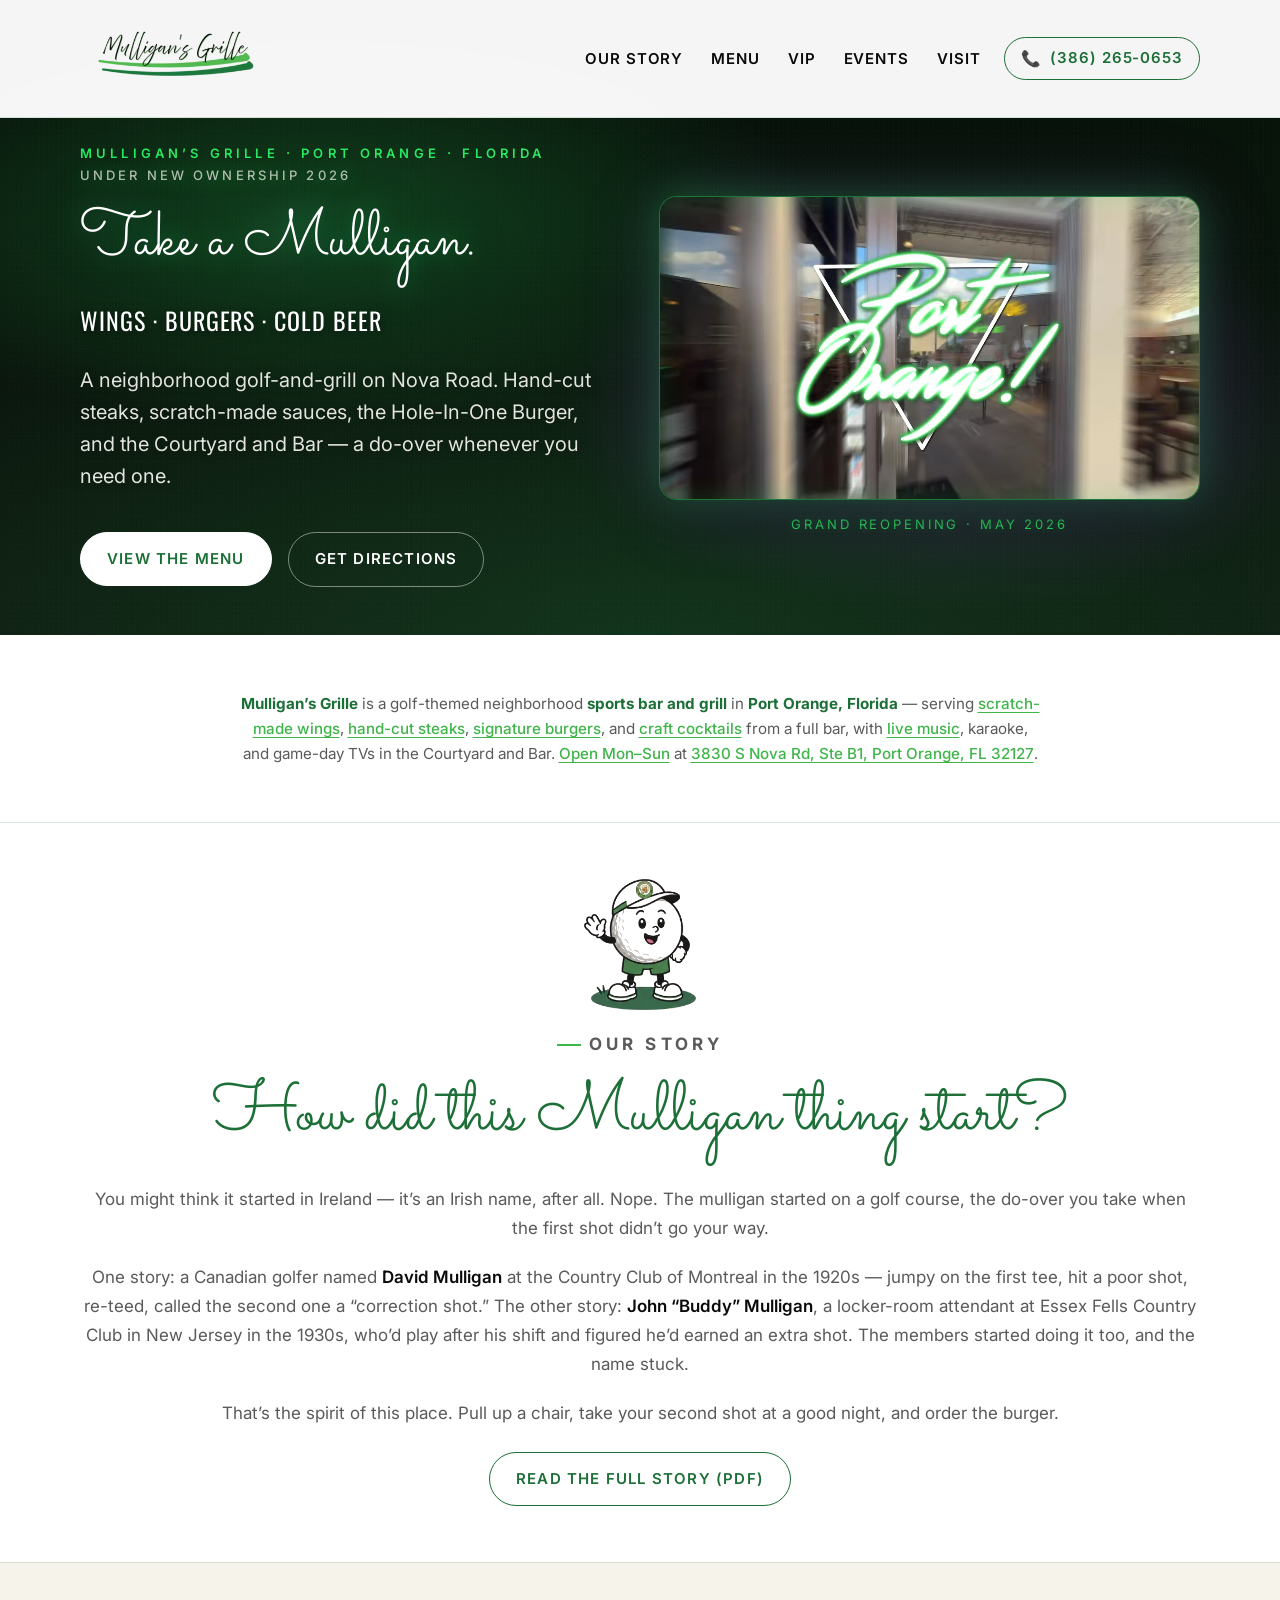
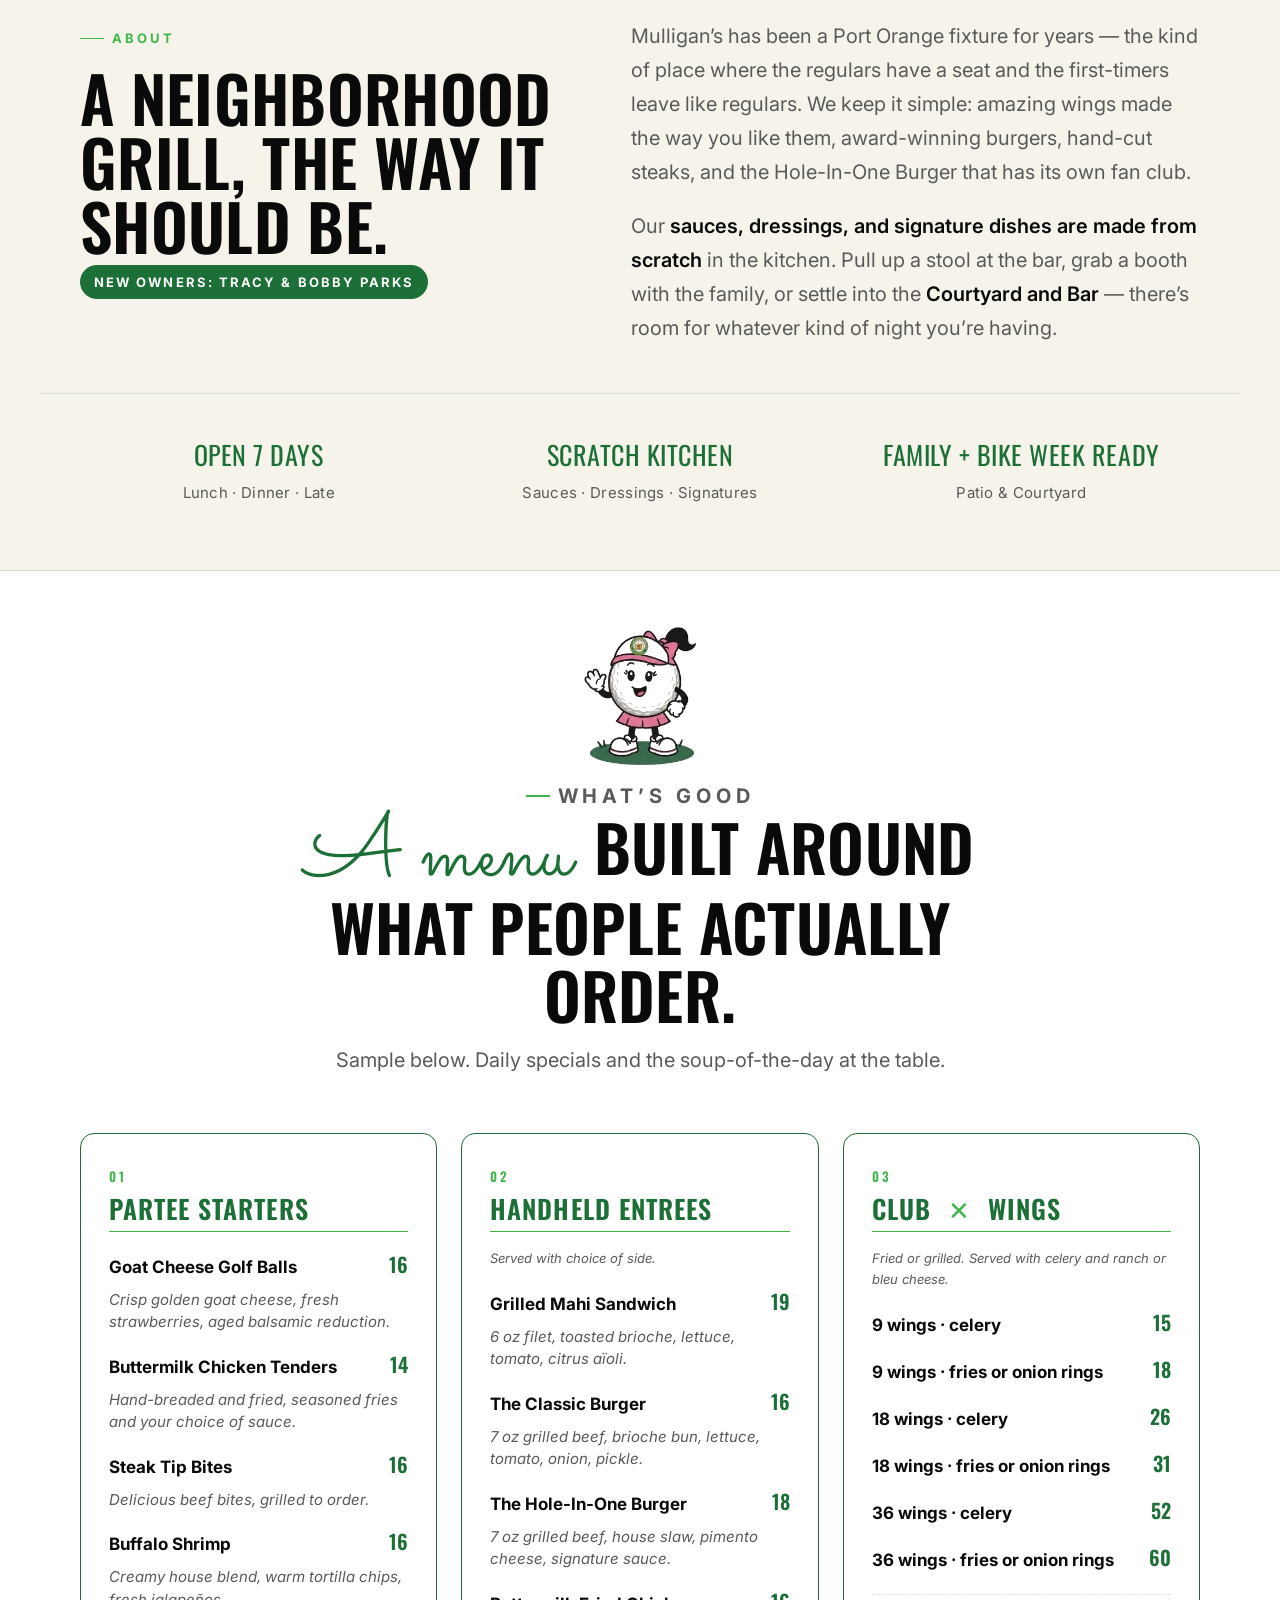
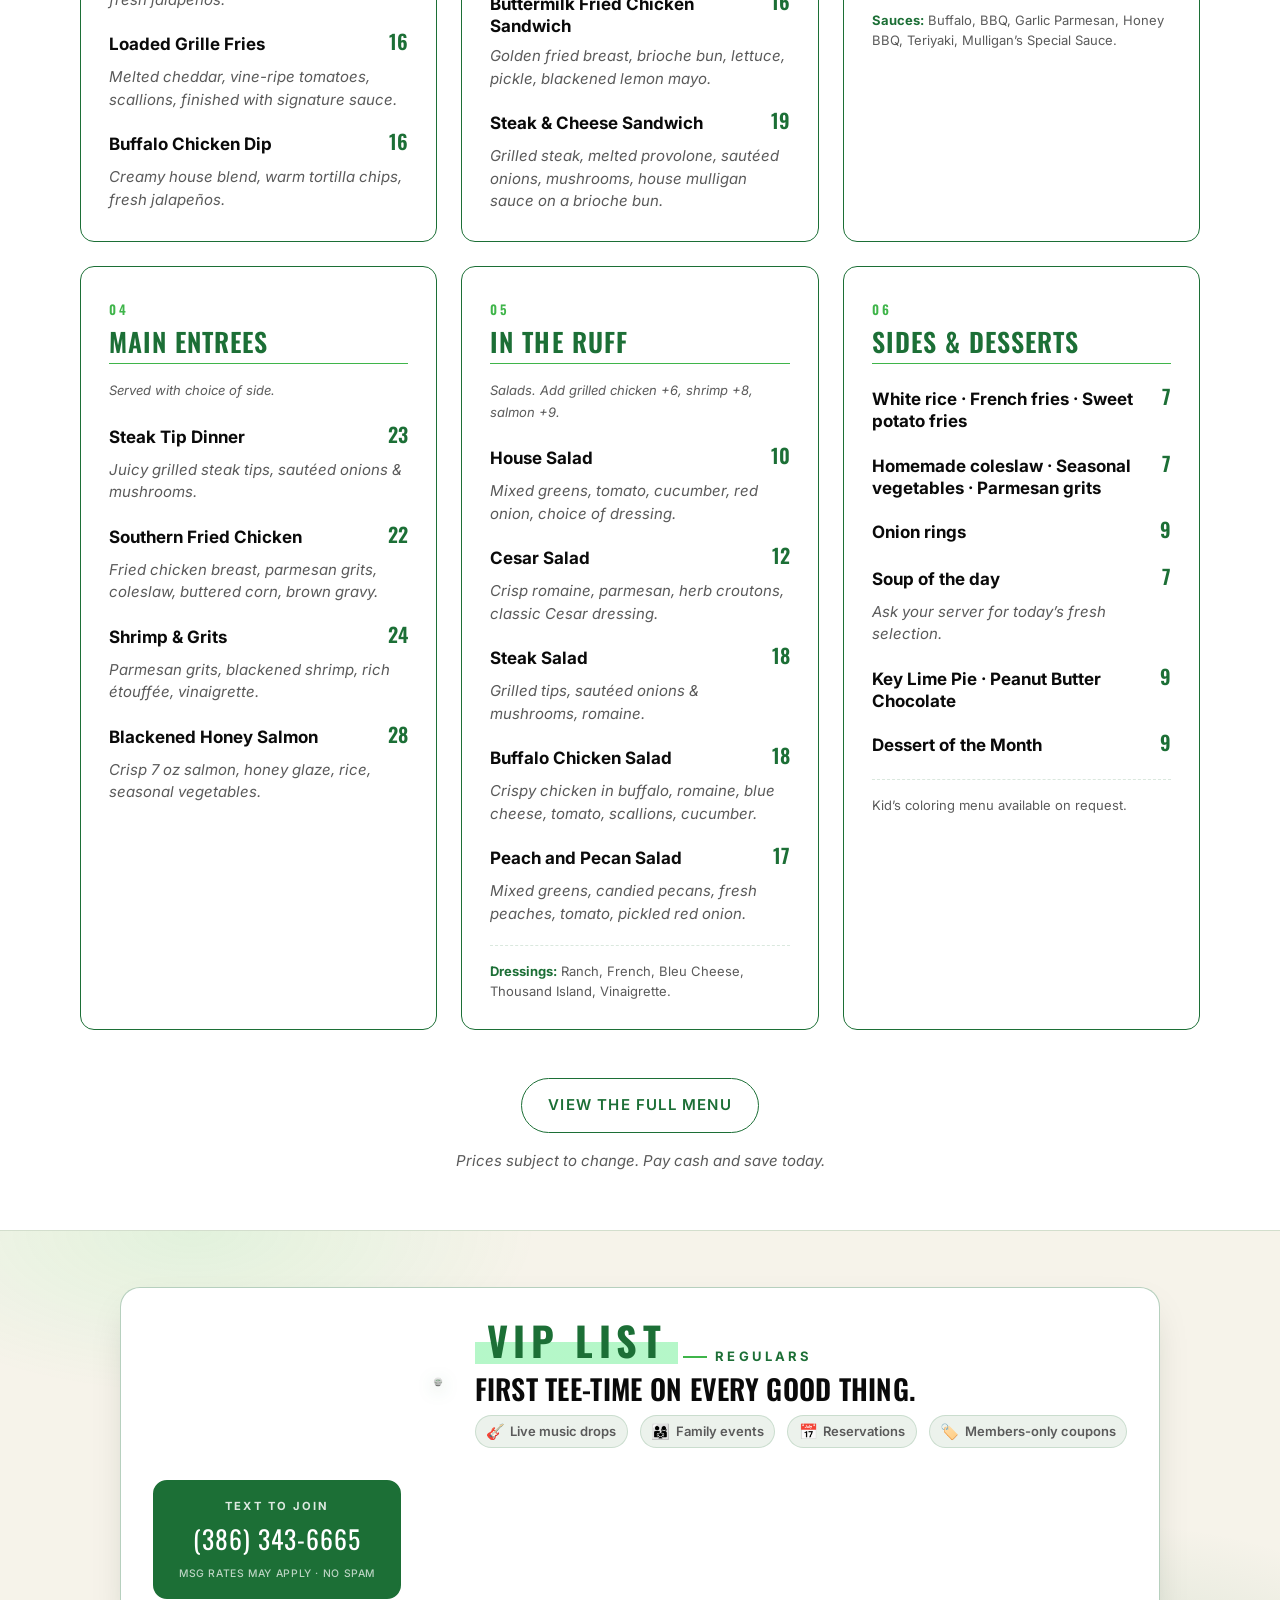
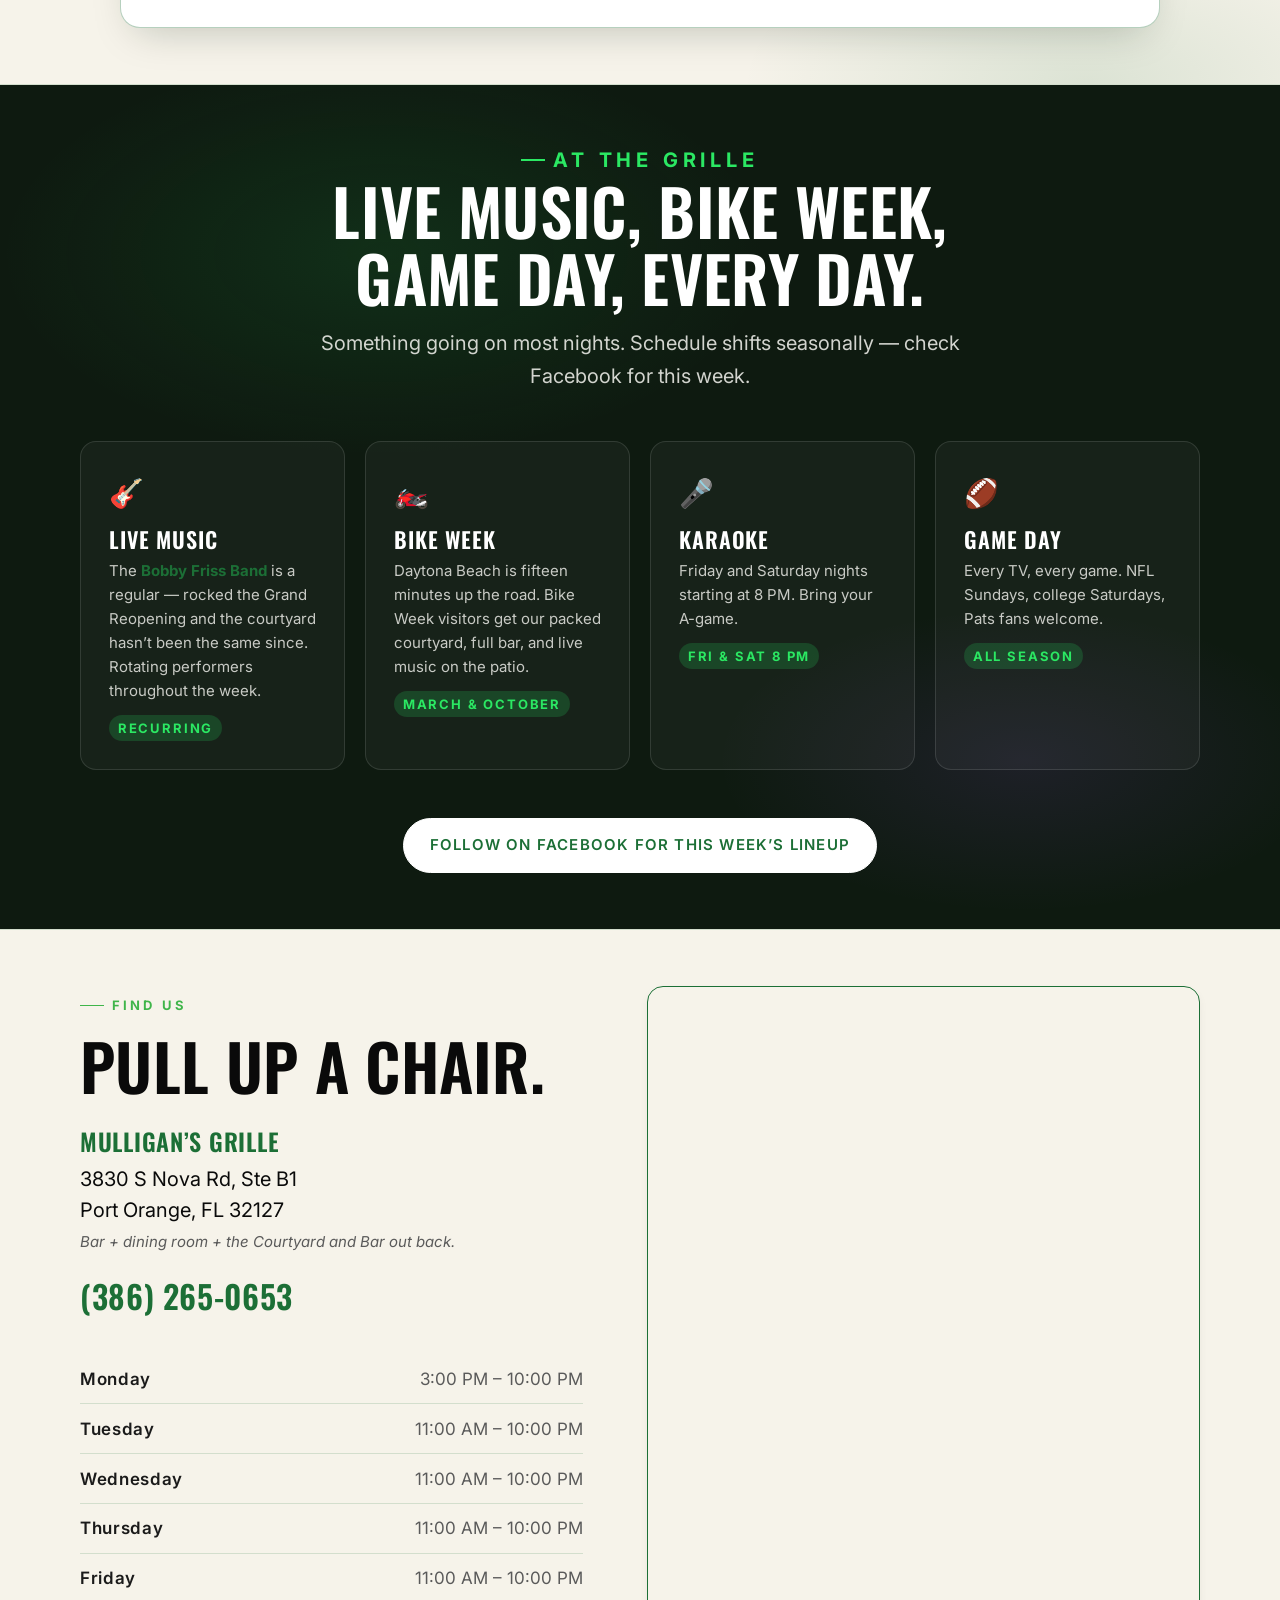
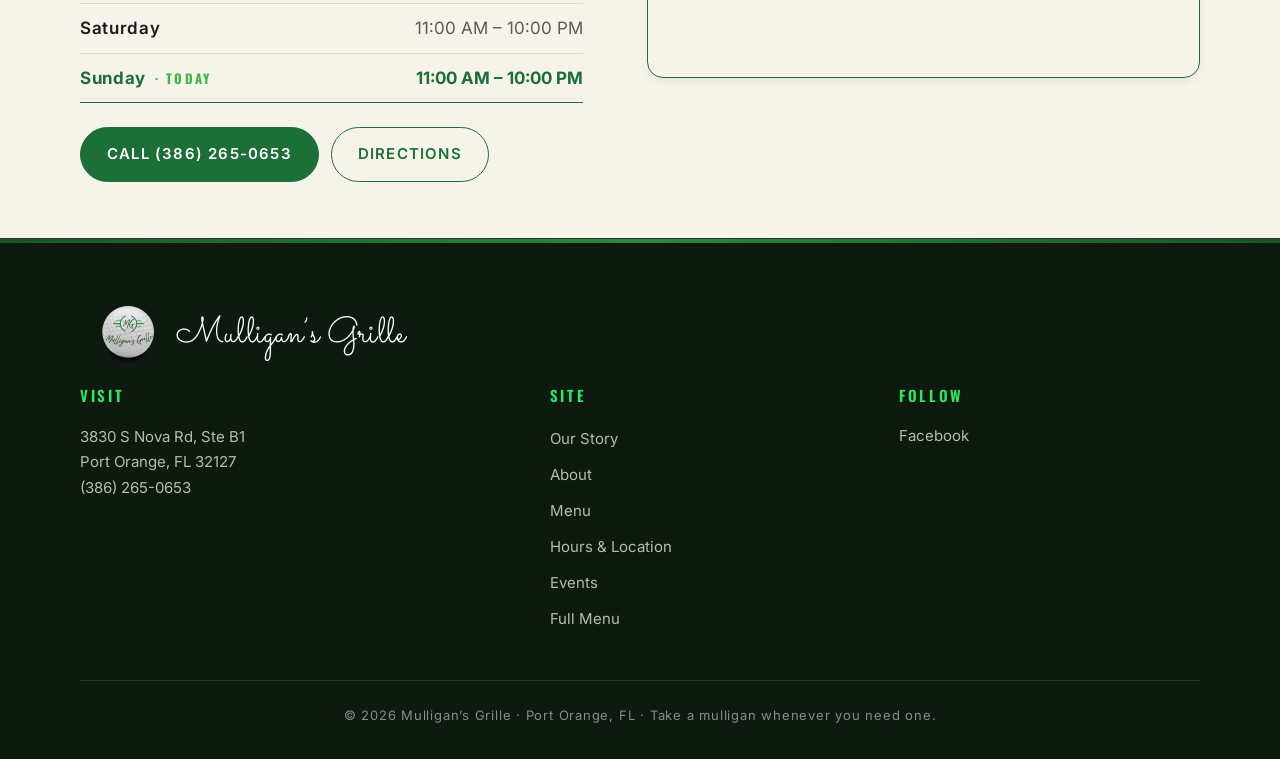
==== index.html @ 39715165 "PageSpeed v2: smaller hero poster (960w) and logo wordmark (320w) Lighthouse flagged the v1 sizes as" ====
<!doctype html>
<html lang="en" dir="ltr">
<head>
<meta charset="UTF-8">
<meta name="viewport" content="width=device-width, initial-scale=1.0">
<meta name="theme-color" content="#1C6F36">

<!-- Dev cache killswitch: unregister any prior service worker + purge caches
     on localhost so iterations always hit disk. Runs before stylesheet loads.
     If anything was actually purged, reloads once to bypass stale cached CSS/JS. -->
<script>
  (function () {
    var h = location.hostname;
    if (h !== 'localhost' && h !== '127.0.0.1' && !h.endsWith('.local')) return;
    if (sessionStorage.getItem('mg_cache_purged') === '1') return;
    var hasSW = 'serviceWorker' in navigator;
    var hasCaches = window.caches && caches.keys;
    if (!hasSW && !hasCaches) {
      sessionStorage.setItem('mg_cache_purged', '1');
      return;
    }
    Promise.all([
      hasSW
        ? navigator.serviceWorker.getRegistrations().then(function (rs) {
            return Promise.all(rs.map(function (r) { return r.unregister(); }))
              .then(function () { return rs.length; });
          })
        : Promise.resolve(0),
      hasCaches
        ? caches.keys().then(function (keys) {
            return Promise.all(keys.map(function (k) { return caches.delete(k); }))
              .then(function () { return keys.length; });
          })
        : Promise.resolve(0)
    ]).then(function (counts) {
      sessionStorage.setItem('mg_cache_purged', '1');
      if (counts[0] + counts[1] > 0) location.reload();
    }).catch(function () {
      sessionStorage.setItem('mg_cache_purged', '1');
    });
  })();
</script>

<title>Mulligan's Grille — Wings, Burgers & Cold Beer in Port Orange, FL</title>
<meta name="description" content="Mulligan's Grille is Port Orange's golf-and-grill — scratch-made sauces, hand-cut steaks, the Hole-In-One Burger, the Courtyard and Bar, live music. Under new ownership: Tracy & Bobby Parks. 3830 S Nova Rd.">
<meta name="keywords" content="Mulligan's Grille, Port Orange restaurant, sports bar Port Orange, wings Port Orange, burgers Port Orange, Nova Road restaurant, Daytona Beach restaurant, live music Port Orange">
<meta name="robots" content="index, follow">
<link rel="canonical" href="https://mulligans-grille.com/">

<!-- Open Graph -->
<meta property="og:type" content="restaurant.restaurant">
<meta property="og:site_name" content="Mulligan's Grille">
<meta property="og:title" content="Mulligan's Grille — Port Orange, FL">
<meta property="og:description" content="Wings, burgers, cold beer — and a do-over whenever you need one. Port Orange's golf-themed grill, under new ownership.">
<meta property="og:url" content="https://mulligans-grille.com/">
<meta property="og:image" content="https://mulligans-grille.com/assets/images/og-default.jpg">
<meta property="og:image:width" content="1200">
<meta property="og:image:height" content="630">
<meta property="og:locale" content="en_US">

<!-- Twitter Card -->
<meta name="twitter:card" content="summary_large_image">
<meta name="twitter:title" content="Mulligan's Grille — Port Orange, FL">
<meta name="twitter:description" content="Wings, burgers, cold beer — and a do-over whenever you need one. Open 7 days in Port Orange.">
<meta name="twitter:image" content="https://mulligans-grille.com/assets/images/og-default.jpg">

<!-- Favicons + manifest -->
<link rel="icon" type="image/x-icon" href="/favicon.ico">
<link rel="icon" type="image/png" sizes="32x32" href="/assets/images/favicon-32x32.png">
<link rel="icon" type="image/png" sizes="16x16" href="/assets/images/favicon-16x16.png">
<link rel="apple-touch-icon" sizes="180x180" href="/assets/images/apple-touch-icon.png">
<link rel="manifest" href="/manifest.json">

<!-- Fonts: preconnect for handshake, then non-blocking stylesheet load -->
<link rel="preconnect" href="https://fonts.googleapis.com">
<link rel="preconnect" href="https://fonts.gstatic.com" crossorigin>
<link rel="preload" as="style" href="https://fonts.googleapis.com/css2?family=Sacramento&family=Oswald:wght@500;600;700&family=Inter:wght@400;500;600;700&display=swap" onload="this.onload=null;this.rel='stylesheet'">
<noscript><link rel="stylesheet" href="https://fonts.googleapis.com/css2?family=Sacramento&family=Oswald:wght@500;600;700&family=Inter:wght@400;500;600;700&display=swap"></noscript>

<!-- Preload hero poster (paints instantly while the video loads).
     imagesrcset lets the browser pick WebP when supported. -->
<link rel="preload" as="image" href="/assets/images/hero-poster-960.jpg"
      imagesrcset="/assets/images/hero-poster-960.webp"
      imagesizes="100vw"
      type="image/webp"
      fetchpriority="high">

<!-- Critical above-the-fold CSS — inlined to remove the render-blocking
     waterfall. Full stylesheets load asynchronously below. Keep this in
     sync with shared.css :root tokens + Z1 header + hero layout. -->
<style>
:root{--bg:#ffffff;--bg-elevated:#f6f3ea;--bg-soft:#ecf2ec;--bg-dark:#0e1a10;--bg-darker:#061008;--text:#1a1a1a;--text-on-dark:#f5f5f0;--text-muted:#5a5a5a;--text-muted-on-dark:#b8bcb0;--green:#3FB54A;--green-deep:#1C6F36;--green-neon:#2BE863;--ink:#0a0a0a;--border:rgba(28,111,54,0.16);--font-script:"Sacramento","Brush Script MT",cursive;--font-display:"Oswald",Impact,"Arial Narrow Bold",sans-serif;--font-body:"Inter",system-ui,-apple-system,"Segoe UI",sans-serif;--text-xs:0.8125rem;--text-sm:0.9375rem;--text-base:1.0625rem;--container:1200px;--gutter:clamp(1.25rem,4vw,2.5rem);--ease-out:cubic-bezier(0.16,1,0.3,1)}
*,*::before,*::after{box-sizing:border-box;margin:0;padding:0}
html{scroll-behavior:smooth;-webkit-font-smoothing:antialiased}
body{font-family:var(--font-body);font-size:var(--text-base);line-height:1.65;color:var(--text);background:var(--bg);overflow-x:hidden}
img{max-width:100%;height:auto;display:block}
picture{display:contents}
a{color:var(--green-deep);text-decoration:none}
button{font:inherit;cursor:pointer}
.z1-header{position:fixed;inset:0 0 auto 0;z-index:100;background:rgba(255,255,255,0.96);backdrop-filter:blur(12px);-webkit-backdrop-filter:blur(12px);border-bottom:1px solid var(--border)}
.z1-inner{display:flex;align-items:center;gap:1.5rem;max-width:var(--container);margin-inline:auto;padding:0.9rem var(--gutter)}
.z1-logo{display:inline-flex;align-items:center;line-height:1;margin-right:auto}
.z1-logo img{height:88px;width:auto}
.z1-nav{display:flex}
.z1-nav ul{display:flex;align-items:center;gap:1.75rem;list-style:none}
.z1-nav a{font-family:var(--font-body);font-size:var(--text-sm);font-weight:600;letter-spacing:0.06em;text-transform:uppercase;color:var(--ink)}
.z1-actions{display:flex;align-items:center;gap:0.75rem}
.z1-phone-cta{display:inline-flex;align-items:center;gap:0.5rem;padding:0.5rem 1rem;font-family:var(--font-body);font-size:var(--text-sm);font-weight:600;letter-spacing:0.06em;text-transform:uppercase;border:1.5px solid var(--green-deep);color:var(--green-deep);border-radius:999px;background:transparent}
.z1-mobile-toggle{display:none}
@media (max-width:820px){.z1-mobile-toggle{display:flex;flex-direction:column;gap:5px;background:transparent;border:none;padding:8px}.z1-mobile-toggle span{display:block;width:26px;height:2px;background:var(--ink);border-radius:999px}.z1-logo img{height:68px}.z1-phone-cta{padding:0.5rem;width:40px;height:40px;justify-content:center;border-radius:50%}.z1-phone-text{position:absolute;width:1px;height:1px;padding:0;margin:-1px;overflow:hidden;clip:rect(0,0,0,0);white-space:nowrap;border:0}}
.hero{position:relative;padding-block:9rem 3rem;display:flex;align-items:center;background:var(--bg-darker);overflow:hidden;isolation:isolate;min-height:60vh}
.hero-bg{position:absolute;inset:0;z-index:0;background:linear-gradient(180deg,var(--bg-darker) 0%,#0a160c 60%,var(--bg-dark) 100%);pointer-events:none}
.hero-inner{position:relative;max-width:var(--container);margin-inline:auto;padding-inline:var(--gutter);z-index:1;width:100%;display:grid;grid-template-columns:minmax(0,1fr) minmax(0,1.05fr);gap:clamp(2rem,5vw,4rem);align-items:center}
@media (max-width:900px){.hero-inner{grid-template-columns:1fr;gap:2.5rem}}
.reveal{opacity:0;transform:translateY(12px);transition:opacity 0.6s var(--ease-out),transform 0.6s var(--ease-out)}
.reveal.is-visible{opacity:1;transform:translateY(0)}
@media (prefers-reduced-motion:reduce){.reveal{opacity:1;transform:none}}
</style>

<!-- Stylesheets — preload + onload swap removes them from the critical path -->
<link rel="preload" as="style" href="/assets/css/shared.css" onload="this.onload=null;this.rel='stylesheet'">
<link rel="preload" as="style" href="/assets/css/page-home.css" onload="this.onload=null;this.rel='stylesheet'">
<noscript>
  <link rel="stylesheet" href="/assets/css/shared.css">
  <link rel="stylesheet" href="/assets/css/page-home.css">
</noscript>

<!-- JSON-LD: Closed Semantic Circuit (SchemaBrains pattern)
     WebSite → WebPage → Restaurant ↔ DefinedTermSet ↔ DefinedTerms ↔ Services
     FAQPage → WebPage. Every entity linked by @id; every DefinedTerm carries
     up to 4 sameAs links (Wikipedia, Wikidata, DBpedia, Product Ontology). -->
<script type="application/ld+json">
{
  "@context": "https://schema.org",
  "@graph": [
    {
      "@type": "WebSite",
      "@id": "https://mulligans-grille.com/#website",
      "url": "https://mulligans-grille.com/",
      "name": "Mulligan's Grille",
      "description": "Port Orange's golf-themed neighborhood sports bar and grill — wings, burgers, cold beer, live music.",
      "inLanguage": "en-US",
      "publisher": { "@id": "https://mulligans-grille.com/#restaurant" },
      "potentialAction": {
        "@type": "SearchAction",
        "target": "https://mulligans-grille.com/?s={search_term_string}",
        "query-input": "required name=search_term_string"
      }
    },
    {
      "@type": "WebPage",
      "@id": "https://mulligans-grille.com/#webpage",
      "url": "https://mulligans-grille.com/",
      "name": "Mulligan's Grille — Wings, Burgers & Cold Beer in Port Orange, FL",
      "isPartOf": { "@id": "https://mulligans-grille.com/#website" },
      "about": { "@id": "https://mulligans-grille.com/#restaurant" },
      "mainEntity": { "@id": "https://mulligans-grille.com/#restaurant" },
      "primaryImageOfPage": { "@id": "https://mulligans-grille.com/#primaryimage" },
      "inLanguage": "en-US",
      "speakable": {
        "@type": "SpeakableSpecification",
        "cssSelector": ["h1", ".hero-tagline", ".z3-declare-lede"]
      }
    },
    {
      "@type": "ImageObject",
      "@id": "https://mulligans-grille.com/#primaryimage",
      "url": "https://mulligans-grille.com/assets/images/og-default.jpg",
      "contentUrl": "https://mulligans-grille.com/assets/images/og-default.jpg",
      "width": 1200,
      "height": 630,
      "caption": "Mulligan's Grille — Port Orange, FL"
    },
    {
      "@type": ["Restaurant", "LocalBusiness", "Organization"],
      "@id": "https://mulligans-grille.com/#restaurant",
      "name": "Mulligan's Grille",
      "alternateName": "Mulligan's",
      "description": "Port Orange's golf-themed neighborhood sports bar and grill. Scratch-made wings, hand-cut steaks, signature burgers, full bar, live music in the Courtyard and Bar. Under new ownership: Tracy & Bobby Parks.",
      "image": { "@id": "https://mulligans-grille.com/#primaryimage" },
      "logo": "https://mulligans-grille.com/assets/images/logo-wordmark.png",
      "url": "https://mulligans-grille.com/",
      "telephone": "+1-386-265-0653",
      "priceRange": "$$",
      "currenciesAccepted": "USD",
      "paymentAccepted": "Cash, Credit Card, Debit Card",
      "servesCuisine": ["American", "Bar Food", "Sports Bar", "Burgers", "Wings"],
      "smokingAllowed": false,
      "acceptsReservations": "False",
      "address": {
        "@type": "PostalAddress",
        "streetAddress": "3830 S Nova Rd, Ste B1",
        "addressLocality": "Port Orange",
        "addressRegion": "FL",
        "postalCode": "32127",
        "addressCountry": "US"
      },
      "geo": {
        "@type": "GeoCoordinates",
        "latitude": 29.1383,
        "longitude": -81.0042
      },
      "areaServed": [
        { "@type": "City", "name": "Port Orange", "sameAs": "https://en.wikipedia.org/wiki/Port_Orange,_Florida" },
        { "@type": "City", "name": "Daytona Beach", "sameAs": "https://en.wikipedia.org/wiki/Daytona_Beach,_Florida" },
        { "@type": "City", "name": "South Daytona", "sameAs": "https://en.wikipedia.org/wiki/South_Daytona,_Florida" },
        { "@type": "AdministrativeArea", "name": "Volusia County", "sameAs": "https://en.wikipedia.org/wiki/Volusia_County,_Florida" }
      ],
      "containedInPlace": {
        "@type": "AdministrativeArea",
        "name": "Volusia County, Florida",
        "sameAs": "https://en.wikipedia.org/wiki/Volusia_County,_Florida"
      },
      "openingHoursSpecification": [
        { "@type": "OpeningHoursSpecification", "dayOfWeek": ["Monday"], "opens": "15:00", "closes": "22:00" },
        { "@type": "OpeningHoursSpecification", "dayOfWeek": ["Tuesday", "Wednesday", "Thursday", "Friday", "Saturday", "Sunday"], "opens": "11:00", "closes": "22:00" }
      ],
      "sameAs": [
        "https://www.facebook.com/profile.php?id=61588425839792"
      ],
      "founder": [
        { "@type": "Person", "name": "Tracy Parks" },
        { "@type": "Person", "name": "Bobby Parks" }
      ],
      "hasMenu": { "@id": "https://mulligans-grille.com/#menu" },
      "knowsAbout": { "@id": "https://mulligans-grille.com/#glossary" },
      "makesOffer": [
        { "@id": "https://mulligans-grille.com/#service-dinein" },
        { "@id": "https://mulligans-grille.com/#service-takeout" },
        { "@id": "https://mulligans-grille.com/#service-bar" },
        { "@id": "https://mulligans-grille.com/#service-livemusic" },
        { "@id": "https://mulligans-grille.com/#service-karaoke" }
      ]
    },
    {
      "@type": "Menu",
      "@id": "https://mulligans-grille.com/#menu",
      "name": "Mulligan's Grille Menu",
      "url": "https://mulligans-grille.com/menu.pdf",
      "inLanguage": "en-US",
      "provider": { "@id": "https://mulligans-grille.com/#restaurant" },
      "hasMenuSection": [
        {
          "@type": "MenuSection",
          "name": "Wings & Starters",
          "hasMenuItem": [
            { "@type": "MenuItem", "name": "Loaded Grille Fries" },
            { "@type": "MenuItem", "name": "Buffalo Wings" }
          ]
        },
        {
          "@type": "MenuSection",
          "name": "Signature Burgers",
          "hasMenuItem": [
            { "@type": "MenuItem", "name": "Hole-In-One Burger" },
            { "@type": "MenuItem", "name": "Buttermilk Fried Chicken Sandwich" }
          ]
        },
        {
          "@type": "MenuSection",
          "name": "Plates",
          "hasMenuItem": [
            { "@type": "MenuItem", "name": "Southern Fried Chicken" },
            { "@type": "MenuItem", "name": "Hand-Cut Steaks" }
          ]
        }
      ]
    },
    {
      "@type": "DefinedTermSet",
      "@id": "https://mulligans-grille.com/#glossary",
      "name": "Mulligan's Grille Topical Glossary",
      "description": "Core concepts and entities for Mulligan's Grille — sports bar, golf heritage, American grill cuisine.",
      "hasDefinedTerm": [
        { "@id": "https://mulligans-grille.com/#term-mulligan" },
        { "@id": "https://mulligans-grille.com/#term-sportsbar" },
        { "@id": "https://mulligans-grille.com/#term-grill" },
        { "@id": "https://mulligans-grille.com/#term-burger" },
        { "@id": "https://mulligans-grille.com/#term-wings" },
        { "@id": "https://mulligans-grille.com/#term-karaoke" },
        { "@id": "https://mulligans-grille.com/#term-livemusic" },
        { "@id": "https://mulligans-grille.com/#term-portorange" },
        { "@id": "https://mulligans-grille.com/#term-daytona" }
      ]
    },
    {
      "@type": "DefinedTerm",
      "@id": "https://mulligans-grille.com/#term-mulligan",
      "name": "Mulligan (golf)",
      "description": "A golf do-over — a second chance on a missed shot, taken informally without penalty. The brand inspiration for Mulligan's Grille.",
      "inDefinedTermSet": { "@id": "https://mulligans-grille.com/#glossary" },
      "sameAs": [
        "https://en.wikipedia.org/wiki/Mulligan_(games)",
        "https://www.wikidata.org/wiki/Q1956538",
        "https://dbpedia.org/page/Mulligan_(games)",
        "http://www.productontology.org/doc/Mulligan_(games)"
      ]
    },
    {
      "@type": "DefinedTerm",
      "@id": "https://mulligans-grille.com/#term-sportsbar",
      "name": "Sports bar",
      "description": "A bar that televises sporting events and serves food and drink — Mulligan's runs every TV for game day.",
      "inDefinedTermSet": { "@id": "https://mulligans-grille.com/#glossary" },
      "sameAs": [
        "https://en.wikipedia.org/wiki/Sports_bar",
        "https://www.wikidata.org/wiki/Q2415570",
        "https://dbpedia.org/page/Sports_bar",
        "http://www.productontology.org/doc/Sports_bar"
      ]
    },
    {
      "@type": "DefinedTerm",
      "@id": "https://mulligans-grille.com/#term-grill",
      "name": "Bar and grill",
      "description": "A casual American restaurant format combining a full bar with a grill-forward kitchen.",
      "inDefinedTermSet": { "@id": "https://mulligans-grille.com/#glossary" },
      "sameAs": [
        "https://en.wikipedia.org/wiki/Bar_and_grill",
        "https://www.wikidata.org/wiki/Q4860849",
        "https://dbpedia.org/page/Bar_and_grill",
        "http://www.productontology.org/doc/Bar_and_grill"
      ]
    },
    {
      "@type": "DefinedTerm",
      "@id": "https://mulligans-grille.com/#term-burger",
      "name": "Hamburger",
      "description": "A grilled or fried ground-beef sandwich on a bun — Mulligan's signature Hole-In-One Burger.",
      "inDefinedTermSet": { "@id": "https://mulligans-grille.com/#glossary" },
      "sameAs": [
        "https://en.wikipedia.org/wiki/Hamburger",
        "https://www.wikidata.org/wiki/Q6663",
        "https://dbpedia.org/page/Hamburger",
        "http://www.productontology.org/doc/Hamburger"
      ]
    },
    {
      "@type": "DefinedTerm",
      "@id": "https://mulligans-grille.com/#term-wings",
      "name": "Buffalo wing",
      "description": "Deep-fried chicken wings tossed in a vinegar-and-cayenne hot sauce, typically served with celery and ranch or bleu cheese.",
      "inDefinedTermSet": { "@id": "https://mulligans-grille.com/#glossary" },
      "sameAs": [
        "https://en.wikipedia.org/wiki/Buffalo_wing",
        "https://www.wikidata.org/wiki/Q872711",
        "https://dbpedia.org/page/Buffalo_wing",
        "http://www.productontology.org/doc/Buffalo_wing"
      ]
    },
    {
      "@type": "DefinedTerm",
      "@id": "https://mulligans-grille.com/#term-karaoke",
      "name": "Karaoke",
      "description": "Interactive entertainment where guests sing to recorded backing tracks — Mulligan's runs karaoke Friday and Saturday nights.",
      "inDefinedTermSet": { "@id": "https://mulligans-grille.com/#glossary" },
      "sameAs": [
        "https://en.wikipedia.org/wiki/Karaoke",
        "https://www.wikidata.org/wiki/Q170978",
        "https://dbpedia.org/page/Karaoke",
        "http://www.productontology.org/doc/Karaoke"
      ]
    },
    {
      "@type": "DefinedTerm",
      "@id": "https://mulligans-grille.com/#term-livemusic",
      "name": "Live music",
      "description": "Concerts performed in front of a live audience — the Bobby Friss Band is a regular Mulligan's act.",
      "inDefinedTermSet": { "@id": "https://mulligans-grille.com/#glossary" },
      "sameAs": [
        "https://en.wikipedia.org/wiki/Concert",
        "https://www.wikidata.org/wiki/Q182832",
        "https://dbpedia.org/page/Concert",
        "http://www.productontology.org/doc/Concert"
      ]
    },
    {
      "@type": "DefinedTerm",
      "@id": "https://mulligans-grille.com/#term-portorange",
      "name": "Port Orange, Florida",
      "description": "City in Volusia County, Florida — home to Mulligan's Grille on South Nova Road.",
      "inDefinedTermSet": { "@id": "https://mulligans-grille.com/#glossary" },
      "sameAs": [
        "https://en.wikipedia.org/wiki/Port_Orange,_Florida",
        "https://www.wikidata.org/wiki/Q1029130",
        "https://dbpedia.org/page/Port_Orange,_Florida",
        "http://www.productontology.org/doc/Port_Orange,_Florida"
      ]
    },
    {
      "@type": "DefinedTerm",
      "@id": "https://mulligans-grille.com/#term-daytona",
      "name": "Daytona Beach, Florida",
      "description": "Coastal city fifteen minutes north of Mulligan's — Bike Week, racing, and beach traffic for the grille.",
      "inDefinedTermSet": { "@id": "https://mulligans-grille.com/#glossary" },
      "sameAs": [
        "https://en.wikipedia.org/wiki/Daytona_Beach,_Florida",
        "https://www.wikidata.org/wiki/Q49228",
        "https://dbpedia.org/page/Daytona_Beach,_Florida",
        "http://www.productontology.org/doc/Daytona_Beach,_Florida"
      ]
    },
    {
      "@type": "Service",
      "@id": "https://mulligans-grille.com/#service-dinein",
      "name": "Dine-in service",
      "description": "Full-service dining in the main room, the bar, or the Courtyard and Bar out back.",
      "serviceType": "Restaurant dine-in",
      "provider": { "@id": "https://mulligans-grille.com/#restaurant" },
      "areaServed": { "@type": "City", "name": "Port Orange" },
      "subjectOf": { "@id": "https://mulligans-grille.com/#term-grill" }
    },
    {
      "@type": "Service",
      "@id": "https://mulligans-grille.com/#service-takeout",
      "name": "Takeout",
      "description": "Call ahead to order takeout for pickup at the bar.",
      "serviceType": "Takeout",
      "provider": { "@id": "https://mulligans-grille.com/#restaurant" },
      "areaServed": { "@type": "City", "name": "Port Orange" }
    },
    {
      "@type": "Service",
      "@id": "https://mulligans-grille.com/#service-bar",
      "name": "Full bar",
      "description": "Cocktails, draft and bottled beer, wine, and game-day TVs.",
      "serviceType": "Bar",
      "provider": { "@id": "https://mulligans-grille.com/#restaurant" },
      "subjectOf": { "@id": "https://mulligans-grille.com/#term-sportsbar" }
    },
    {
      "@type": "Service",
      "@id": "https://mulligans-grille.com/#service-livemusic",
      "name": "Live music",
      "description": "Regular live performers in the Courtyard and Bar, including the Bobby Friss Band.",
      "serviceType": "Live entertainment",
      "provider": { "@id": "https://mulligans-grille.com/#restaurant" },
      "subjectOf": { "@id": "https://mulligans-grille.com/#term-livemusic" }
    },
    {
      "@type": "Service",
      "@id": "https://mulligans-grille.com/#service-karaoke",
      "name": "Karaoke nights",
      "description": "Karaoke Friday and Saturday nights starting at 8 PM.",
      "serviceType": "Karaoke",
      "provider": { "@id": "https://mulligans-grille.com/#restaurant" },
      "subjectOf": { "@id": "https://mulligans-grille.com/#term-karaoke" }
    },
    {
      "@type": "FAQPage",
      "@id": "https://mulligans-grille.com/#faq",
      "mainEntity": [
        {
          "@type": "Question",
          "name": "Where is Mulligan's Grille located?",
          "acceptedAnswer": {
            "@type": "Answer",
            "text": "Mulligan's Grille is at 3830 S Nova Rd, Ste B1, Port Orange, FL 32127 — fifteen minutes south of Daytona Beach."
          }
        },
        {
          "@type": "Question",
          "name": "What are Mulligan's Grille hours?",
          "acceptedAnswer": {
            "@type": "Answer",
            "text": "Monday 3:00 PM to 10:00 PM; Tuesday through Sunday 11:00 AM to 10:00 PM."
          }
        },
        {
          "@type": "Question",
          "name": "Does Mulligan's Grille take reservations?",
          "acceptedAnswer": {
            "@type": "Answer",
            "text": "No — we're walk-in only. The Courtyard and Bar is always open, and VIP list members get first heads-up on busy nights."
          }
        },
        {
          "@type": "Question",
          "name": "Does Mulligan's Grille have live music?",
          "acceptedAnswer": {
            "@type": "Answer",
            "text": "Yes — the Bobby Friss Band is a regular and we host rotating performers throughout the week. Karaoke runs Friday and Saturday nights at 8 PM."
          }
        },
        {
          "@type": "Question",
          "name": "Can I order takeout from Mulligan's Grille?",
          "acceptedAnswer": {
            "@type": "Answer",
            "text": "Yes — call (386) 265-0653 to place a takeout order for pickup at the bar."
          }
        }
      ],
      "isPartOf": { "@id": "https://mulligans-grille.com/#webpage" }
    }
  ]
}
</script>
</head>
<body>

<!-- ═══ Z1: Sticky Nav ═══════════════════════════════════════ -->
<header class="z1-header" id="site-header" data-zone="Z1-header">
  <div class="z1-inner">
    <a href="#top" class="z1-logo" aria-label="Mulligan's Grille home">
      <picture>
        <source srcset="/assets/images/logo-wordmark-320.webp" type="image/webp">
        <img src="/assets/images/logo-wordmark-320.png" alt="Mulligan's Grille" width="320" height="160">
      </picture>
    </a>
    <nav id="primary-nav" class="z1-nav" aria-label="Primary">
      <ul>
        <li><a href="#story">Our Story</a></li>
        <li><a href="#menu">Menu</a></li>
        <li><a href="#vip">VIP</a></li>
        <li><a href="#events">Events</a></li>
        <li><a href="#visit">Visit</a></li>
      </ul>
    </nav>
    <div class="z1-actions">
      <a href="tel:+13862650653" class="z1-phone-cta" aria-label="Call (386) 265-0653">
        <span class="z1-phone-icon" aria-hidden="true">📞</span>
        <span class="z1-phone-text">(386) 265-0653</span>
      </a>
      <button class="z1-mobile-toggle" aria-expanded="false" aria-controls="primary-nav" aria-label="Toggle navigation">
        <span></span><span></span><span></span>
      </button>
    </div>
  </div>
</header>

<main id="top">

<!-- ═══ Hero ════════════════════════════════════════════════════ -->
<section class="hero" aria-labelledby="hero-heading" data-zone="Z2-hero">
  <div class="hero-bg" aria-hidden="true"></div>
  <div class="hero-inner">
    <div class="hero-copy">
      <p class="hero-eyebrow">
        <span class="hero-eyebrow-line">Mulligan&rsquo;s Grille · Port Orange · Florida</span>
        <span class="hero-eyebrow-line hero-eyebrow-sub">Under new ownership 2026</span>
      </p>
      <h1 id="hero-heading" class="script">Take a Mulligan.</h1>
      <p class="hero-tagline">Wings · Burgers · Cold Beer</p>
      <p class="hero-sub">A neighborhood golf-and-grill on Nova Road. Hand-cut steaks, scratch-made sauces, the Hole-In-One Burger, and the Courtyard and Bar — a do-over whenever you need one.</p>
      <div class="hero-actions">
        <a href="#menu" class="btn btn-on-dark">View the Menu</a>
        <a href="https://www.google.com/maps/dir/?api=1&destination=3830+S+Nova+Rd+Ste+B1+Port+Orange+FL+32127" target="_blank" rel="noopener" class="btn btn-ghost-on-dark">Get Directions</a>
      </div>
    </div>

    <figure class="hero-video">
      <div class="hero-video-frame">
        <video
          autoplay
          muted
          loop
          playsinline
          preload="metadata"
          poster="/assets/images/hero-poster-960.jpg"
          aria-label="Mulligan's Grille grand reopening video">
          <source src="/assets/video/hero-reopening.webm" type="video/webm">
          <source src="/assets/video/hero-reopening.mp4" type="video/mp4">
        </video>
      </div>
      <figcaption class="hero-video-caption">Grand reopening · May 2026</figcaption>
    </figure>
  </div>
</section>

<!-- ═══ Z3: BUTTER ZONE — Entity Declaration ═══════════════════ -->
<!-- Plain-language brand + service + location declaration. Zone-theory
     "butter zone" — first crawl checkpoint after the hero. Mirrors the
     Restaurant JSON-LD so on-page text and structured data align. -->
<section class="z3-declare" aria-label="About Mulligan's Grille" data-zone="Z3-butter">
  <div class="z3-declare-inner">
    <p class="z3-declare-lede">
      <strong>Mulligan&rsquo;s Grille</strong> is a golf-themed neighborhood
      <strong>sports bar and grill</strong> in
      <strong>Port Orange, Florida</strong> — serving
      <a href="#menu">scratch-made wings</a>,
      <a href="#menu">hand-cut steaks</a>,
      <a href="#menu">signature burgers</a>, and
      <a href="#menu">craft cocktails</a> from a full bar, with
      <a href="#events">live music</a>, karaoke, and game-day TVs in the
      Courtyard and Bar.
      <a href="#visit">Open Mon&ndash;Sun</a> at
      <a href="https://www.google.com/maps/dir/?api=1&destination=3830+S+Nova+Rd+Ste+B1+Port+Orange+FL+32127" target="_blank" rel="noopener">3830 S Nova Rd, Ste B1, Port Orange, FL 32127</a>.
    </p>
  </div>
</section>

<!-- ═══ Story — How Did This Mulligan Thing Start? ═════════════ -->
<section class="story" id="story" aria-labelledby="story-heading" data-zone="Z4-story">
  <div class="story-inner">
    <picture>
      <source srcset="/assets/images/mascot-boy-wave.webp" type="image/webp">
      <img class="story-mascot" src="/assets/images/mascot-boy-wave.png" alt="" aria-hidden="true" width="212" height="247" loading="lazy" decoding="async">
    </picture>
    <p class="eyebrow">Our Story</p>
    <h2 id="story-heading" class="script">How did this Mulligan thing start?</h2>

    <p>You might think it started in Ireland — it&rsquo;s an Irish name, after all. Nope. The mulligan started on a golf course, the do-over you take when the first shot didn&rsquo;t go your way.</p>

    <p>One story: a Canadian golfer named <strong>David Mulligan</strong> at the Country Club of Montreal in the 1920s — jumpy on the first tee, hit a poor shot, re-teed, called the second one a &ldquo;correction shot.&rdquo; The other story: <strong>John &ldquo;Buddy&rdquo; Mulligan</strong>, a locker-room attendant at Essex Fells Country Club in New Jersey in the 1930s, who&rsquo;d play after his shift and figured he&rsquo;d earned an extra shot. The members started doing it too, and the name stuck.</p>

    <p>That&rsquo;s the spirit of this place. Pull up a chair, take your second shot at a good night, and order the burger.</p>

    <div class="story-cta">
      <a href="/assets/docs/mulligan-history.pdf" class="btn btn-ghost" target="_blank" rel="noopener">Read the full story (PDF)</a>
    </div>
  </div>
</section>

<!-- ═══ About ══════════════════════════════════════════════════ -->
<section class="about" id="about" aria-labelledby="about-heading" data-zone="Z5-about">
  <div class="about-grid">
    <div>
      <p class="eyebrow">About</p>
      <h2 id="about-heading">A neighborhood grill, the way it should be.</h2>
      <span class="about-new-owners" aria-label="Under new ownership">
        New owners: Tracy &amp; Bobby Parks
      </span>
    </div>
    <div class="about-body reveal">
      <p>Mulligan&rsquo;s has been a Port Orange fixture for years — the kind of place where the regulars have a seat and the first-timers leave like regulars. We keep it simple: amazing wings made the way you like them, award-winning burgers, hand-cut steaks, and the Hole-In-One Burger that has its own fan club.</p>
      <p>Our <strong>sauces, dressings, and signature dishes are made from scratch</strong> in the kitchen. Pull up a stool at the bar, grab a booth with the family, or settle into the <strong>Courtyard and Bar</strong> — there&rsquo;s room for whatever kind of night you&rsquo;re having.</p>
    </div>
  </div>

  <div class="about-stats reveal">
    <div class="about-stat">
      <div class="about-stat-headline">Open 7 days</div>
      <div class="about-stat-sub">Lunch · Dinner · Late</div>
    </div>
    <div class="about-stat">
      <div class="about-stat-headline">Scratch kitchen</div>
      <div class="about-stat-sub">Sauces · Dressings · Signatures</div>
    </div>
    <div class="about-stat">
      <div class="about-stat-headline">Family + Bike Week ready</div>
      <div class="about-stat-sub">Patio &amp; Courtyard</div>
    </div>
  </div>
</section>

<!-- ═══ Menu — real items, real prices ═════════════════════════ -->
<section class="menu" id="menu" aria-labelledby="menu-heading" data-zone="Z6-menu">
  <div class="menu-head reveal">
    <picture>
      <source srcset="/assets/images/mascot-girl-wave.webp" type="image/webp">
      <img class="menu-mascot" src="/assets/images/mascot-girl-wave.png" alt="" aria-hidden="true" width="206" height="254" loading="lazy" decoding="async">
    </picture>
    <p class="eyebrow">What&rsquo;s good</p>
    <h2 id="menu-heading"><span class="script">A menu</span> built around what people actually order.</h2>
    <p>Sample below. Daily specials and the soup-of-the-day at the table.</p>
  </div>

  <div class="menu-grid">

    <!-- 1. Partee Starters -->
    <article class="menu-card reveal">
      <div class="menu-card-eyebrow">01</div>
      <h3>Partee Starters</h3>
      <ul class="menu-items">
        <li class="menu-item">
          <span class="menu-item-name">Goat Cheese Golf Balls</span>
          <span class="menu-item-price">16</span>
          <span class="menu-item-desc">Crisp golden goat cheese, fresh strawberries, aged balsamic reduction.</span>
        </li>
        <li class="menu-item">
          <span class="menu-item-name">Buttermilk Chicken Tenders</span>
          <span class="menu-item-price">14</span>
          <span class="menu-item-desc">Hand-breaded and fried, seasoned fries and your choice of sauce.</span>
        </li>
        <li class="menu-item">
          <span class="menu-item-name">Steak Tip Bites</span>
          <span class="menu-item-price">16</span>
          <span class="menu-item-desc">Delicious beef bites, grilled to order.</span>
        </li>
        <li class="menu-item">
          <span class="menu-item-name">Buffalo Shrimp</span>
          <span class="menu-item-price">16</span>
          <span class="menu-item-desc">Creamy house blend, warm tortilla chips, fresh jalape&ntilde;os.</span>
        </li>
        <li class="menu-item">
          <span class="menu-item-name">Loaded Grille Fries</span>
          <span class="menu-item-price">16</span>
          <span class="menu-item-desc">Melted cheddar, vine-ripe tomatoes, scallions, finished with signature sauce.</span>
        </li>
        <li class="menu-item">
          <span class="menu-item-name">Buffalo Chicken Dip</span>
          <span class="menu-item-price">16</span>
          <span class="menu-item-desc">Creamy house blend, warm tortilla chips, fresh jalape&ntilde;os.</span>
        </li>
      </ul>
    </article>

    <!-- 2. Handheld Entrees -->
    <article class="menu-card reveal">
      <div class="menu-card-eyebrow">02</div>
      <h3>Handheld Entrees</h3>
      <p class="menu-card-served">Served with choice of side.</p>
      <ul class="menu-items">
        <li class="menu-item">
          <span class="menu-item-name">Grilled Mahi Sandwich</span>
          <span class="menu-item-price">19</span>
          <span class="menu-item-desc">6 oz filet, toasted brioche, lettuce, tomato, citrus a&iuml;oli.</span>
        </li>
        <li class="menu-item">
          <span class="menu-item-name">The Classic Burger</span>
          <span class="menu-item-price">16</span>
          <span class="menu-item-desc">7 oz grilled beef, brioche bun, lettuce, tomato, onion, pickle.</span>
        </li>
        <li class="menu-item">
          <span class="menu-item-name">The Hole-In-One Burger</span>
          <span class="menu-item-price">18</span>
          <span class="menu-item-desc">7 oz grilled beef, house slaw, pimento cheese, signature sauce.</span>
        </li>
        <li class="menu-item">
          <span class="menu-item-name">Buttermilk Fried Chicken Sandwich</span>
          <span class="menu-item-price">16</span>
          <span class="menu-item-desc">Golden fried breast, brioche bun, lettuce, pickle, blackened lemon mayo.</span>
        </li>
        <li class="menu-item">
          <span class="menu-item-name">Steak &amp; Cheese Sandwich</span>
          <span class="menu-item-price">19</span>
          <span class="menu-item-desc">Grilled steak, melted provolone, saut&eacute;ed onions, mushrooms, house mulligan sauce on a brioche bun.</span>
        </li>
      </ul>
    </article>

    <!-- 3. Club ✕ Wings -->
    <article class="menu-card reveal">
      <div class="menu-card-eyebrow">03</div>
      <h3>Club <span class="x">✕</span> Wings</h3>
      <p class="menu-card-served">Fried or grilled. Served with celery and ranch or bleu cheese.</p>
      <ul class="menu-items">
        <li class="menu-item">
          <span class="menu-item-name">9 wings &middot; celery</span>
          <span class="menu-item-price">15</span>
        </li>
        <li class="menu-item">
          <span class="menu-item-name">9 wings &middot; fries or onion rings</span>
          <span class="menu-item-price">18</span>
        </li>
        <li class="menu-item">
          <span class="menu-item-name">18 wings &middot; celery</span>
          <span class="menu-item-price">26</span>
        </li>
        <li class="menu-item">
          <span class="menu-item-name">18 wings &middot; fries or onion rings</span>
          <span class="menu-item-price">31</span>
        </li>
        <li class="menu-item">
          <span class="menu-item-name">36 wings &middot; celery</span>
          <span class="menu-item-price">52</span>
        </li>
        <li class="menu-item">
          <span class="menu-item-name">36 wings &middot; fries or onion rings</span>
          <span class="menu-item-price">60</span>
        </li>
      </ul>
      <p class="menu-card-note"><strong>Sauces:</strong> Buffalo, BBQ, Garlic Parmesan, Honey BBQ, Teriyaki, Mulligan&rsquo;s Special Sauce.</p>
    </article>

    <!-- 4. Main Entrees -->
    <article class="menu-card reveal">
      <div class="menu-card-eyebrow">04</div>
      <h3>Main Entrees</h3>
      <p class="menu-card-served">Served with choice of side.</p>
      <ul class="menu-items">
        <li class="menu-item">
          <span class="menu-item-name">Steak Tip Dinner</span>
          <span class="menu-item-price">23</span>
          <span class="menu-item-desc">Juicy grilled steak tips, saut&eacute;ed onions &amp; mushrooms.</span>
        </li>
        <li class="menu-item">
          <span class="menu-item-name">Southern Fried Chicken</span>
          <span class="menu-item-price">22</span>
          <span class="menu-item-desc">Fried chicken breast, parmesan grits, coleslaw, buttered corn, brown gravy.</span>
        </li>
        <li class="menu-item">
          <span class="menu-item-name">Shrimp &amp; Grits</span>
          <span class="menu-item-price">24</span>
          <span class="menu-item-desc">Parmesan grits, blackened shrimp, rich &eacute;touff&eacute;e, vinaigrette.</span>
        </li>
        <li class="menu-item">
          <span class="menu-item-name">Blackened Honey Salmon</span>
          <span class="menu-item-price">28</span>
          <span class="menu-item-desc">Crisp 7 oz salmon, honey glaze, rice, seasonal vegetables.</span>
        </li>
      </ul>
    </article>

    <!-- 5. In the Ruff (Salads) -->
    <article class="menu-card reveal">
      <div class="menu-card-eyebrow">05</div>
      <h3>In the Ruff</h3>
      <p class="menu-card-served">Salads. Add grilled chicken +6, shrimp +8, salmon +9.</p>
      <ul class="menu-items">
        <li class="menu-item">
          <span class="menu-item-name">House Salad</span>
          <span class="menu-item-price">10</span>
          <span class="menu-item-desc">Mixed greens, tomato, cucumber, red onion, choice of dressing.</span>
        </li>
        <li class="menu-item">
          <span class="menu-item-name">Cesar Salad</span>
          <span class="menu-item-price">12</span>
          <span class="menu-item-desc">Crisp romaine, parmesan, herb croutons, classic Cesar dressing.</span>
        </li>
        <li class="menu-item">
          <span class="menu-item-name">Steak Salad</span>
          <span class="menu-item-price">18</span>
          <span class="menu-item-desc">Grilled tips, saut&eacute;ed onions &amp; mushrooms, romaine.</span>
        </li>
        <li class="menu-item">
          <span class="menu-item-name">Buffalo Chicken Salad</span>
          <span class="menu-item-price">18</span>
          <span class="menu-item-desc">Crispy chicken in buffalo, romaine, blue cheese, tomato, scallions, cucumber.</span>
        </li>
        <li class="menu-item">
          <span class="menu-item-name">Peach and Pecan Salad</span>
          <span class="menu-item-price">17</span>
          <span class="menu-item-desc">Mixed greens, candied pecans, fresh peaches, tomato, pickled red onion.</span>
        </li>
      </ul>
      <p class="menu-card-note"><strong>Dressings:</strong> Ranch, French, Bleu Cheese, Thousand Island, Vinaigrette.</p>
    </article>

    <!-- 6. Sides & Desserts -->
    <article class="menu-card reveal">
      <div class="menu-card-eyebrow">06</div>
      <h3>Sides &amp; Desserts</h3>
      <ul class="menu-items">
        <li class="menu-item">
          <span class="menu-item-name">White rice · French fries · Sweet potato fries</span>
          <span class="menu-item-price">7</span>
        </li>
        <li class="menu-item">
          <span class="menu-item-name">Homemade coleslaw · Seasonal vegetables · Parmesan grits</span>
          <span class="menu-item-price">7</span>
        </li>
        <li class="menu-item">
          <span class="menu-item-name">Onion rings</span>
          <span class="menu-item-price">9</span>
        </li>
        <li class="menu-item">
          <span class="menu-item-name">Soup of the day</span>
          <span class="menu-item-price">7</span>
          <span class="menu-item-desc">Ask your server for today&rsquo;s fresh selection.</span>
        </li>
        <li class="menu-item">
          <span class="menu-item-name">Key Lime Pie · Peanut Butter Chocolate</span>
          <span class="menu-item-price">9</span>
        </li>
        <li class="menu-item">
          <span class="menu-item-name">Dessert of the Month</span>
          <span class="menu-item-price">9</span>
        </li>
      </ul>
      <p class="menu-card-note">Kid&rsquo;s coloring menu available on request.</p>
    </article>

  </div>

  <div class="menu-cta reveal">
    <a href="/menu.pdf" class="btn btn-ghost" target="_blank" rel="noopener">View the Full Menu</a>
    <span class="menu-cta-note">Prices subject to change. Pay cash and save today.</span>
  </div>
</section>

<!-- ═══ VIP — Regulars / Texting Opt-In ════════════════════════ -->
<section class="vip" id="vip" aria-labelledby="vip-heading" data-zone="Z8-vip">
  <div class="vip-card reveal">
    <picture>
      <source srcset="/assets/images/logo-golfball-256.webp" type="image/webp">
      <img class="vip-mark" src="/assets/images/logo-golfball-256.png" alt="" aria-hidden="true" width="256" height="256" loading="lazy" decoding="async">
    </picture>

    <div class="vip-body">
      <p class="vip-badge">VIP LIST</p>
      <p class="eyebrow">Regulars</p>
      <h2 id="vip-heading">First tee-time on every good thing.</h2>
      <ul class="vip-perks">
        <li><span aria-hidden="true">🎸</span> Live music drops</li>
        <li><span aria-hidden="true">👨‍👩‍👧</span> Family events</li>
        <li><span aria-hidden="true">📅</span> Reservations</li>
        <li><span aria-hidden="true">🏷️</span> Members-only coupons</li>
      </ul>
    </div>

    <a href="sms:+13863436665" class="vip-number" aria-label="Text (386) 343-6665 to opt in">
      <span class="vip-number-label">Text to join</span>
      <span class="vip-number-digits">(386) 343-6665</span>
      <span class="vip-number-fine">Msg rates may apply · no spam</span>
    </a>
  </div>
</section>

<!-- ═══ Events ═════════════════════════════════════════════════ -->
<section class="events" id="events" aria-labelledby="events-heading" data-zone="Z8b-events">
  <div class="events-head reveal">
    <p class="eyebrow">At the Grille</p>
    <h2 id="events-heading">Live music, Bike Week, game day, every day.</h2>
    <p>Something going on most nights. Schedule shifts seasonally — check Facebook for this week.</p>
  </div>

  <div class="events-grid">
    <article class="event-card reveal">
      <span class="event-icon" aria-hidden="true">🎸</span>
      <h3>Live Music</h3>
      <p>The <a href="https://www.bobbyfriss.com/" target="_blank" rel="noopener"><strong>Bobby Friss Band</strong></a> is a regular — rocked the Grand Reopening and the courtyard hasn&rsquo;t been the same since. Rotating performers throughout the week.</p>
      <span class="event-tag">Recurring</span>
    </article>

    <article class="event-card reveal">
      <span class="event-icon" aria-hidden="true">🏍️</span>
      <h3>Bike Week</h3>
      <p>Daytona Beach is fifteen minutes up the road. Bike Week visitors get our packed courtyard, full bar, and live music on the patio.</p>
      <span class="event-tag">March &amp; October</span>
    </article>

    <article class="event-card reveal">
      <span class="event-icon" aria-hidden="true">🎤</span>
      <h3>Karaoke</h3>
      <p>Friday and Saturday nights starting at 8 PM. Bring your A-game.</p>
      <span class="event-tag">Fri &amp; Sat 8 PM</span>
    </article>

    <article class="event-card reveal">
      <span class="event-icon" aria-hidden="true">🏈</span>
      <h3>Game Day</h3>
      <p>Every TV, every game. NFL Sundays, college Saturdays, Pats fans welcome.</p>
      <span class="event-tag">All season</span>
    </article>
  </div>

  <div class="events-cta reveal">
    <a href="https://www.facebook.com/profile.php?id=61588425839792" target="_blank" rel="noopener" class="btn btn-on-dark">Follow on Facebook for this week&rsquo;s lineup</a>
  </div>
</section>

<!-- ═══ Hours & Location ═══════════════════════════════════════ -->
<section class="location" id="visit" aria-labelledby="visit-heading" data-zone="Z8c-location">
  <div class="location-grid">
    <div class="location-info reveal">
      <p class="eyebrow">Find us</p>
      <h2 id="visit-heading">Pull up a chair.</h2>

      <address class="location-address">
        <strong>Mulligan&rsquo;s Grille</strong>
        3830 S Nova Rd, Ste B1<br>
        Port Orange, FL 32127
        <span class="courtyard">Bar + dining room + the Courtyard and Bar out back.</span>
      </address>

      <a href="tel:+13862650653" class="location-phone">(386) 265-0653</a>

      <table class="hours-table" aria-label="Hours of operation">
        <tbody>
          <tr data-day="1"><th scope="row">Monday</th><td>3:00 PM – 10:00 PM</td></tr>
          <tr data-day="2"><th scope="row">Tuesday</th><td>11:00 AM – 10:00 PM</td></tr>
          <tr data-day="3"><th scope="row">Wednesday</th><td>11:00 AM – 10:00 PM</td></tr>
          <tr data-day="4"><th scope="row">Thursday</th><td>11:00 AM – 10:00 PM</td></tr>
          <tr data-day="5"><th scope="row">Friday</th><td>11:00 AM – 10:00 PM</td></tr>
          <tr data-day="6"><th scope="row">Saturday</th><td>11:00 AM – 10:00 PM</td></tr>
          <tr data-day="0"><th scope="row">Sunday</th><td>11:00 AM – 10:00 PM</td></tr>
        </tbody>
      </table>

      <div class="location-actions">
        <a href="tel:+13862650653" class="btn btn-primary">Call (386) 265-0653</a>
        <a href="https://www.google.com/maps/dir/?api=1&destination=3830+S+Nova+Rd+Ste+B1+Port+Orange+FL+32127" target="_blank" rel="noopener" class="btn btn-ghost">Directions</a>
      </div>
    </div>

    <div class="location-map reveal">
      <iframe
        title="Map to Mulligan's Grille at 3830 S Nova Rd, Port Orange, FL"
        src="https://www.google.com/maps?q=3830+S+Nova+Rd+Ste+B1+Port+Orange+FL+32127&output=embed"
        loading="lazy"
        referrerpolicy="no-referrer-when-downgrade"
        allowfullscreen></iframe>
    </div>
  </div>
</section>

</main>

<!-- ═══ Z9: Footer ═════════════════════════════════════════════ -->
<footer class="z9-footer" data-zone="Z9-footer">
  <div class="z9-inner">
    <div class="z9-brand">
      <picture>
        <source srcset="/assets/images/logo-golfball-256.webp" type="image/webp">
        <img src="/assets/images/logo-golfball-256.png" alt="" aria-hidden="true" width="64" height="64" loading="lazy" decoding="async">
      </picture>
      <h3>Mulligan&rsquo;s Grille</h3>
    </div>
    <div class="z9-cols">
      <div>
        <h4>Visit</h4>
        <address>
          3830 S Nova Rd, Ste B1<br>
          Port Orange, FL 32127<br>
          <a href="tel:+13862650653">(386) 265-0653</a>
        </address>
      </div>
      <div>
        <h4>Site</h4>
        <ul>
          <li><a href="#story">Our Story</a></li>
          <li><a href="#about">About</a></li>
          <li><a href="#menu">Menu</a></li>
          <li><a href="#visit">Hours &amp; Location</a></li>
          <li><a href="#events">Events</a></li>
          <li><a href="/menu.pdf" target="_blank" rel="noopener">Full Menu</a></li>
        </ul>
      </div>
      <div>
        <h4>Follow</h4>
        <div class="z9-social">
          <a href="https://www.facebook.com/profile.php?id=61588425839792" target="_blank" rel="noopener">Facebook</a>
        </div>
      </div>
    </div>
    <p class="z9-bottom">&copy; <span class="js-footer-year">2026</span> Mulligan&rsquo;s Grille · Port Orange, FL · Take a mulligan whenever you need one.</p>
  </div>
</footer>

<button type="button" class="scroll-top" aria-label="Back to top" hidden>
  <picture>
    <source srcset="/assets/images/logo-golfball-256.webp" type="image/webp">
    <img src="/assets/images/logo-golfball-256.png" alt="" aria-hidden="true" width="256" height="256" loading="lazy" decoding="async">
  </picture>
</button>

<script src="/assets/js/main.js" defer></script>
</body>
</html>
---- assets/css/shared.css ----
/* ═══════════════════════════════════════════════════════════════════════════
   SHARED.CSS — Mulligan's Grille
   Real-brand build: green-forward · golf-themed · script wordmark
   ═══════════════════════════════════════════════════════════════════════════ */

/* ═══════════════════════════════════════
   DESIGN TOKENS
   ═══════════════════════════════════════ */
:root {
  /* Surfaces */
  --bg:           #ffffff;                /* page bg — print-menu white */
  --bg-elevated:  #f6f3ea;                /* warm cream alt-section */
  --bg-soft:      #ecf2ec;                /* faint green tint, hover */
  --bg-dark:      #0e1a10;                /* hero + footer — dark brick / forest shadow */
  --bg-darker:    #061008;                /* deeper accent under hero */

  /* Text */
  --text:         #1a1a1a;
  --text-on-dark: #f5f5f0;
  --text-muted:   #5a5a5a;
  --text-muted-on-dark: #b8bcb0;
  --text-dim:     #8a8a8a;

  /* Brand greens (from the wordmark + neon sign) */
  --green:        #3FB54A;                /* lime/grass green, primary */
  --green-deep:   #1C6F36;                /* forest green, headings + shadows */
  --green-neon:   #2BE863;                /* neon-glow, hero only */

  /* Neon accent (from the neon sign ring) */
  --purple-neon:  #A855F7;
  --purple-deep:  #6B21A8;

  /* Ink + functional */
  --ink:          #0a0a0a;
  --border:       rgba(28, 111, 54, 0.16);
  --border-strong:rgba(28, 111, 54, 0.32);
  --border-dark:  rgba(245, 245, 240, 0.12);
  --shadow-sm:    0 4px 12px -4px rgba(10, 30, 15, 0.12);
  --shadow:       0 16px 40px -16px rgba(10, 30, 15, 0.25);
  --shadow-neon:  0 0 40px rgba(43, 232, 99, 0.4), 0 0 80px rgba(168, 85, 247, 0.25);

  /* Typography stacks */
  --font-script:  "Sacramento", "Brush Script MT", cursive;     /* the wordmark */
  --font-display: "Oswald", Impact, "Arial Narrow Bold", sans-serif;
  --font-body:    "Inter", system-ui, -apple-system, "Segoe UI", sans-serif;

  /* Type scale */
  --text-xs:   0.8125rem;
  --text-sm:   0.9375rem;
  --text-base: 1.0625rem;
  --text-lg:   1.25rem;
  --text-xl:   clamp(1.5rem, 2.5vw, 2rem);
  --text-2xl:  clamp(2rem, 4vw, 3rem);
  --text-3xl:  clamp(2.5rem, 5.5vw, 4rem);
  --text-hero: clamp(3rem, 9vw, 7rem);
  --text-script-xl: clamp(3.5rem, 10vw, 8rem);

  /* Motion */
  --ease-out:    cubic-bezier(0.16, 1, 0.3, 1);
  --ease-spring: cubic-bezier(0.34, 1.56, 0.64, 1);

  /* Layout */
  --container:       1200px;
  --container-wide:  1320px;
  --gutter:          clamp(1.25rem, 4vw, 2.5rem);
  --section-padding: clamp(5.5rem, 10vw, 8rem);
}

/* ═══════════════════════════════════════
   RESETS
   ═══════════════════════════════════════ */
*, *::before, *::after { box-sizing: border-box; margin: 0; padding: 0; }

html {
  scroll-behavior: smooth;
  -webkit-font-smoothing: antialiased;
  text-size-adjust: 100%;
}

body {
  font-family: var(--font-body);
  font-size: var(--text-base);
  line-height: 1.65;
  color: var(--text);
  background: var(--bg);
  overflow-x: hidden;
}

img { max-width: 100%; height: auto; display: block; }
picture { display: contents; }

a {
  color: var(--green-deep);
  text-decoration: none;
  transition: color 0.2s var(--ease-out);
}
a:hover { color: var(--green); }

button { font: inherit; cursor: pointer; }

:focus-visible {
  outline: 2px solid var(--green);
  outline-offset: 3px;
  border-radius: 2px;
}

::selection { background: var(--green); color: #fff; }

/* ═══════════════════════════════════════
   TYPOGRAPHY
   ═══════════════════════════════════════ */
h1, h2, h3 {
  font-family: var(--font-display);
  font-weight: 600;
  line-height: 1.05;
  letter-spacing: 0.005em;
  color: var(--ink);
  text-transform: uppercase;
}
h1 { font-size: var(--text-hero); }
h2 { font-size: var(--text-3xl); }
h3 { font-size: var(--text-2xl); }

.script {
  font-family: var(--font-script);
  font-weight: 400;
  text-transform: none;
  letter-spacing: 0;
  line-height: 1.1;
  color: var(--green-deep);
}

h4 {
  font-family: var(--font-body);
  font-size: var(--text-sm);
  font-weight: 700;
  letter-spacing: 0.18em;
  text-transform: uppercase;
  color: var(--green-deep);
}

p { font-family: var(--font-body); }

.eyebrow {
  display: inline-flex;
  align-items: center;
  gap: 0.5rem;
  font-family: var(--font-body);
  font-size: var(--text-xs);
  font-weight: 700;
  letter-spacing: 0.24em;
  text-transform: uppercase;
  color: var(--green);
  margin-bottom: 1rem;
}
.eyebrow::before {
  content: "";
  width: 24px;
  height: 1.5px;
  background: var(--green);
  display: inline-block;
}

/* ═══════════════════════════════════════
   LAYOUT PRIMITIVES
   ═══════════════════════════════════════ */
.container {
  width: 100%;
  max-width: var(--container);
  margin-inline: auto;
  padding-inline: var(--gutter);
}

section { padding-block: var(--section-padding); }

/* Grass-green underline flourish (echo of wordmark underline) */
.grass-underline {
  position: relative;
  display: inline-block;
}
.grass-underline::after {
  content: "";
  position: absolute;
  left: 0;
  right: 0;
  bottom: -0.1em;
  height: 0.18em;
  background: var(--green);
  border-radius: 999px;
  transform-origin: left;
}
.grass-underline::before {
  content: "";
  position: absolute;
  left: 0.4em;
  right: 0.4em;
  bottom: -0.22em;
  height: 0.12em;
  background: var(--green-deep);
  border-radius: 999px;
  opacity: 0.85;
}

/* ═══════════════════════════════════════
   BUTTONS
   ═══════════════════════════════════════ */
.btn {
  display: inline-flex;
  align-items: center;
  gap: 0.5rem;
  padding: 0.875rem 1.625rem;
  font-family: var(--font-body);
  font-size: var(--text-sm);
  font-weight: 600;
  letter-spacing: 0.08em;
  text-transform: uppercase;
  border-radius: 999px;
  border: 1.5px solid transparent;
  transition: transform 0.25s var(--ease-out),
              background 0.25s var(--ease-out),
              color 0.25s var(--ease-out),
              border-color 0.25s var(--ease-out),
              box-shadow 0.25s var(--ease-out);
  cursor: pointer;
  white-space: nowrap;
}

.btn-primary {
  background: var(--green-deep);
  color: #fff;
  border-color: var(--green-deep);
}
.btn-primary:hover {
  background: var(--green);
  border-color: var(--green);
  color: #fff;
  transform: translateY(-2px);
  box-shadow: var(--shadow-sm);
}

.btn-ghost {
  background: transparent;
  color: var(--green-deep);
  border-color: var(--green-deep);
}
.btn-ghost:hover {
  background: var(--green-deep);
  color: #fff;
  transform: translateY(-2px);
}

.btn-on-dark {
  background: #fff;
  color: var(--green-deep);
  border-color: #fff;
}
.btn-on-dark:hover {
  background: var(--green-neon);
  color: var(--bg-dark);
  border-color: var(--green-neon);
  transform: translateY(-2px);
  box-shadow: var(--shadow-neon);
}

.btn-ghost-on-dark {
  background: transparent;
  color: #fff;
  border-color: rgba(255,255,255,0.45);
}
.btn-ghost-on-dark:hover {
  background: rgba(255,255,255,0.08);
  border-color: #fff;
  transform: translateY(-2px);
}

/* ═══════════════════════════════════════
   ZONE 1 — STICKY HEADER / NAV (always white)
   ═══════════════════════════════════════ */
.z1-header {
  position: fixed;
  inset: 0 0 auto 0;
  z-index: 100;
  background: rgba(255, 255, 255, 0.96);
  backdrop-filter: blur(12px);
  -webkit-backdrop-filter: blur(12px);
  border-bottom: 1px solid var(--border);
  transition: box-shadow 0.3s var(--ease-out);
}

.z1-header.is-scrolled {
  box-shadow: var(--shadow-sm);
}

.z1-inner {
  display: flex;
  align-items: center;
  gap: 1.5rem;
  max-width: var(--container);
  margin-inline: auto;
  padding: 0.9rem var(--gutter);
}

.z1-logo {
  display: inline-flex;
  align-items: center;
  gap: 0.5rem;
  line-height: 1;
  /* Pushes everything else to the right edge */
  margin-right: auto;
}
.z1-logo img {
  height: 88px;
  width: auto;
}

.z1-nav { display: flex; }

.z1-nav ul {
  display: flex;
  align-items: center;
  gap: 1.75rem;
  list-style: none;
}

.z1-nav a {
  font-family: var(--font-body);
  font-size: var(--text-sm);
  font-weight: 600;
  letter-spacing: 0.06em;
  text-transform: uppercase;
  color: var(--ink);
  position: relative;
  padding-block: 0.25rem;
  transition: color 0.25s var(--ease-out);
}
.z1-nav a::after {
  content: "";
  position: absolute;
  inset: auto 0 -4px 0;
  height: 2px;
  background: var(--green);
  transform: scaleX(0);
  transform-origin: left;
  transition: transform 0.3s var(--ease-out);
  border-radius: 999px;
}
.z1-nav a:hover { color: var(--green-deep); }
.z1-nav a:hover::after { transform: scaleX(1); }

/* Phone CTA + hamburger live together so they stay visible on mobile */
.z1-actions {
  display: flex;
  align-items: center;
  gap: 0.75rem;
}

.z1-phone-cta {
  display: inline-flex;
  align-items: center;
  gap: 0.5rem;
  padding: 0.5rem 1rem;
  font-family: var(--font-body);
  font-size: var(--text-sm);
  font-weight: 600;
  letter-spacing: 0.06em;
  text-transform: uppercase;
  border: 1.5px solid var(--green-deep);
  color: var(--green-deep);
  border-radius: 999px;
  background: transparent;
  transition: background 0.25s var(--ease-out), color 0.25s var(--ease-out);
}
.z1-phone-cta:hover {
  background: var(--green-deep);
  color: #fff;
}
.z1-phone-icon {
  font-size: 1.05em;
  line-height: 1;
}

.z1-mobile-toggle {
  display: none;
  flex-direction: column;
  gap: 5px;
  background: transparent;
  border: none;
  padding: 8px;
}
.z1-mobile-toggle span {
  display: block;
  width: 26px;
  height: 2px;
  background: var(--ink);
  transition: transform 0.3s var(--ease-out), opacity 0.2s var(--ease-out);
  border-radius: 999px;
}
.z1-header.is-nav-open .z1-mobile-toggle span:nth-child(1) { transform: translateY(7px) rotate(45deg); }
.z1-header.is-nav-open .z1-mobile-toggle span:nth-child(2) { opacity: 0; }
.z1-header.is-nav-open .z1-mobile-toggle span:nth-child(3) { transform: translateY(-7px) rotate(-45deg); }

@media (max-width: 820px) {
  .z1-mobile-toggle { display: flex; }
  .z1-logo img { height: 68px; }

  /* Compact phone CTA — icon only on mobile so it fits beside the hamburger */
  .z1-phone-cta {
    padding: 0.5rem;
    width: 40px;
    height: 40px;
    justify-content: center;
    border-radius: 50%;
  }
  .z1-phone-icon { font-size: 1.15rem; }
  .z1-phone-text {
    /* visually hidden, still in the a11y tree */
    position: absolute;
    width: 1px;
    height: 1px;
    padding: 0;
    margin: -1px;
    overflow: hidden;
    clip: rect(0, 0, 0, 0);
    white-space: nowrap;
    border: 0;
  }

  .z1-nav {
    position: fixed;
    top: 0;
    left: 0;
    /* Explicit viewport sizing — .z1-header's backdrop-filter makes the header
       the containing block for fixed-positioned descendants, so inset:0 would
       collapse the nav to header height. Viewport units bypass that. */
    width: 100vw;
    height: 100vh;
    height: 100dvh;
    background: rgba(255, 255, 255, 0.97);
    backdrop-filter: blur(16px);
    -webkit-backdrop-filter: blur(16px);
    flex-direction: column;
    justify-content: center;
    align-items: center;
    transform: translateY(-100%);
    transition: transform 0.4s var(--ease-out);
    /* Below header (z 100) so the logo + hamburger stay visible on top
       when the menu is open, but above body content. */
    z-index: 99;
    overflow: hidden;
  }
  .z1-nav ul { flex-direction: column; gap: 2.25rem; }
  .z1-nav a { font-size: var(--text-lg); }
  .z1-header.is-nav-open .z1-nav { transform: translateY(0); }
}

/* ═══════════════════════════════════════
   ZONE 9 — FOOTER
   ═══════════════════════════════════════ */
.z9-footer {
  background: var(--bg-dark);
  border-top: 1px solid var(--border-dark);
  padding-block: 4rem 2rem;
  color: var(--text-muted-on-dark);
  position: relative;
}

.z9-footer::before {
  content: "";
  position: absolute;
  inset: 0 0 auto 0;
  height: 4px;
  background: linear-gradient(90deg, var(--green-deep), var(--green), var(--green-deep));
  opacity: 0.7;
}

.z9-inner {
  max-width: var(--container);
  margin-inline: auto;
  padding-inline: var(--gutter);
}

.z9-brand {
  display: flex;
  align-items: center;
  gap: 1rem;
  margin-bottom: 1rem;
}
.z9-brand img {
  width: 64px;
  height: 64px;
  object-fit: contain;
}
.z9-brand h3 {
  font-family: var(--font-script);
  text-transform: none;
  font-weight: 400;
  font-size: 2.25rem;
  color: #fff;
  line-height: 1;
}

.z9-cols {
  display: grid;
  grid-template-columns: 1.4fr 1fr 1fr;
  gap: 3rem;
  margin-bottom: 3rem;
}

.z9-cols h4 {
  font-family: var(--font-display);
  font-size: var(--text-sm);
  font-weight: 600;
  letter-spacing: 0.18em;
  text-transform: uppercase;
  color: var(--green-neon);
  margin-bottom: 1rem;
}

.z9-cols address {
  font-style: normal;
  font-size: var(--text-sm);
  line-height: 1.7;
  color: var(--text-muted-on-dark);
}
.z9-cols address a { color: var(--text-muted-on-dark); }
.z9-cols address a:hover { color: var(--green-neon); }

.z9-cols ul {
  list-style: none;
  display: flex;
  flex-direction: column;
  gap: 0.5rem;
}
.z9-cols ul a,
.z9-social a {
  font-family: var(--font-body);
  font-size: var(--text-sm);
  color: var(--text-muted-on-dark);
}
.z9-cols ul a:hover,
.z9-social a:hover { color: var(--green-neon); }

.z9-social { display: flex; flex-direction: column; gap: 0.5rem; }

.z9-bottom {
  padding-top: 1.5rem;
  border-top: 1px solid var(--border-dark);
  font-family: var(--font-body);
  font-size: var(--text-xs);
  letter-spacing: 0.06em;
  color: var(--text-dim);
  text-align: center;
}

@media (max-width: 720px) {
  .z9-cols { grid-template-columns: 1fr; gap: 2rem; }
}

/* ═══════════════════════════════════════
   REVEAL ANIMATIONS
   ═══════════════════════════════════════ */
.reveal {
  opacity: 0;
  transform: translateY(12px);
  transition: opacity 0.6s var(--ease-out), transform 0.6s var(--ease-out);
}
.reveal.is-visible {
  opacity: 1;
  transform: translateY(0);
}

/* ═══════════════════════════════════════
   SCROLL TO TOP — golfball button, bottom-right
   ═══════════════════════════════════════ */
.scroll-top {
  position: fixed;
  right: clamp(0.75rem, 2vw, 1.5rem);
  bottom: clamp(0.75rem, 2vw, 1.5rem);
  z-index: 90;
  width: clamp(60px, 7vw, 88px);
  height: auto;
  padding: 0;
  background: transparent;
  border: 0;
  cursor: pointer;
  opacity: 0;
  transform: translateY(12px);
  transition: opacity 0.3s var(--ease-out), transform 0.3s var(--ease-out);
  filter: drop-shadow(0 4px 10px rgba(0, 0, 0, 0.18));
}
.scroll-top[hidden] { display: none; }
.scroll-top.is-visible {
  opacity: 1;
  transform: translateY(0);
}
.scroll-top img {
  display: block;
  width: 100%;
  height: auto;
  pointer-events: none;
  user-select: none;
  -webkit-user-drag: none;
}
.scroll-top:hover { transform: translateY(-4px); }
.scroll-top:focus-visible {
  outline: 2px solid var(--green);
  outline-offset: 4px;
  border-radius: 50%;
}

@media (prefers-reduced-motion: reduce) {
  *, *::before, *::after {
    animation-duration: 0.01ms !important;
    animation-iteration-count: 1 !important;
    transition-duration: 0.01ms !important;
    scroll-behavior: auto !important;
  }
  .reveal { opacity: 1; transform: none; }
}
---- assets/css/page-home.css ----
/* ═══════════════════════════════════════════════════════════════════════════
   PAGE-HOME.CSS — Mulligan's Grille one-pager (real-brand build)
   ═══════════════════════════════════════════════════════════════════════════ */

/* ═══════════════════════════════════════
   HERO — two-column: copy left, framed video right
   ═══════════════════════════════════════ */
.hero {
  position: relative;
  padding-block: 9rem 3rem;
  display: flex;
  align-items: center;
  background: var(--bg-darker);
  overflow: hidden;
  isolation: isolate;
}

.hero-bg {
  position: absolute;
  inset: 0;
  z-index: 0;
  background:
    radial-gradient(ellipse 60% 50% at 25% 35%, rgba(43, 232, 99, 0.22), transparent 65%),
    radial-gradient(ellipse 45% 45% at 75% 65%, rgba(168, 85, 247, 0.18), transparent 70%),
    radial-gradient(ellipse 100% 70% at 50% 100%, rgba(28, 111, 54, 0.30), transparent 75%),
    linear-gradient(180deg, var(--bg-darker) 0%, #0a160c 60%, var(--bg-dark) 100%);
  pointer-events: none;
}

.hero-bg::before {
  content: "";
  position: absolute;
  inset: 0;
  background-image:
    radial-gradient(circle at 20% 30%, rgba(255,255,255,0.04) 0%, transparent 1px),
    radial-gradient(circle at 70% 20%, rgba(255,255,255,0.03) 0%, transparent 1px),
    radial-gradient(circle at 40% 80%, rgba(255,255,255,0.03) 0%, transparent 1px);
  background-size: 3px 3px, 5px 5px, 7px 7px;
  opacity: 0.6;
  mix-blend-mode: screen;
}


.hero-inner {
  position: relative;
  max-width: var(--container);
  margin-inline: auto;
  padding-inline: var(--gutter);
  z-index: 1;
  width: 100%;
  display: grid;
  grid-template-columns: minmax(0, 1fr) minmax(0, 1.05fr);
  gap: clamp(2rem, 5vw, 4rem);
  align-items: center;
}

.hero-copy { min-width: 0; }

/* Framed video panel */
.hero-video {
  position: relative;
  margin: 0;
  display: flex;
  flex-direction: column;
  gap: 0.875rem;
  opacity: 0;
  animation: heroFadeUp 1s var(--ease-out) 0.8s forwards;
}

.hero-video-frame {
  position: relative;
  aspect-ratio: 16 / 9;
  width: 100%;
  border-radius: 18px;
  overflow: hidden;
  background: var(--bg-dark);
  border: 1.5px solid rgba(43, 232, 99, 0.45);
  box-shadow:
    0 0 0 1px rgba(168, 85, 247, 0.25) inset,
    0 0 40px rgba(43, 232, 99, 0.25),
    0 0 80px rgba(168, 85, 247, 0.18),
    0 24px 60px -16px rgba(0, 0, 0, 0.7);
}

.hero-video-frame::after {
  content: "";
  position: absolute;
  inset: 0;
  border-radius: inherit;
  pointer-events: none;
  box-shadow: inset 0 0 24px rgba(43, 232, 99, 0.18);
}

.hero-video-frame video {
  width: 100%;
  height: 100%;
  display: block;
  object-fit: cover;
  background: var(--bg-dark);
}

.hero-video-caption {
  font-family: var(--font-body);
  font-size: var(--text-xs);
  letter-spacing: 0.22em;
  text-transform: uppercase;
  color: var(--green-neon);
  text-align: center;
  text-shadow: 0 0 12px rgba(43, 232, 99, 0.4);
}

@media (prefers-reduced-motion: reduce) {
  .hero-video { opacity: 1; animation: none; }
  .hero-video-frame video { display: none; }
  .hero-video-frame {
    background-image: url("/assets/images/hero-poster.jpg");
    background-size: cover;
    background-position: center;
  }
}

@media (max-width: 900px) {
  .hero-inner {
    grid-template-columns: 1fr;
    gap: 2.5rem;
  }
  .hero-video { order: 2; }
  .hero-copy { order: 1; }
}

.hero-eyebrow {
  display: inline-block;
  font-family: var(--font-body);
  font-size: var(--text-xs);
  font-weight: 600;
  letter-spacing: 0.32em;
  text-transform: uppercase;
  color: var(--green-neon);
  margin-bottom: 1.25rem;
}

.hero-eyebrow-line {
  display: block;
  line-height: 1.5;
}

.hero-eyebrow-sub {
  color: rgba(245, 245, 240, 0.7);
  font-weight: 500;
  letter-spacing: 0.24em;
  margin-top: 0.15rem;
  opacity: 0;
  animation: heroFadeUp 0.8s var(--ease-out) 0.1s forwards;
  text-shadow: 0 0 18px rgba(43, 232, 99, 0.5);
}

.hero h1 {
  font-family: var(--font-script);
  font-weight: 400;
  text-transform: none;
  font-size: clamp(2.5rem, 5vw, 4.25rem);
  line-height: 1.15;
  letter-spacing: 0;
  color: #ffffff;
  margin-bottom: 0.75rem;
  padding-bottom: 0.15em;
  text-shadow:
    0 0 24px rgba(43, 232, 99, 0.55),
    0 0 60px rgba(168, 85, 247, 0.35),
    0 4px 24px rgba(0,0,0,0.5);
  opacity: 0;
  animation: heroFadeUp 0.9s var(--ease-out) 0.25s forwards;
}

@media (max-width: 900px) {
  .hero h1 { font-size: clamp(2.75rem, 9vw, 4.5rem); }
}

.hero-tagline {
  font-family: var(--font-display);
  font-size: clamp(1rem, 2vw, 1.5rem);
  text-transform: uppercase;
  letter-spacing: 0.04em;
  color: #fff;
  margin-bottom: 1.5rem;
  text-shadow: 0 2px 12px rgba(0,0,0,0.55);
  white-space: nowrap;
  opacity: 0;
  animation: heroFadeUp 0.9s var(--ease-out) 0.4s forwards;
}

.hero-sub {
  font-family: var(--font-body);
  font-size: clamp(1.0625rem, 2vw, 1.25rem);
  line-height: 1.6;
  color: rgba(245, 245, 240, 0.92);
  max-width: 58ch;
  margin-bottom: 2.5rem;
  text-shadow: 0 1px 8px rgba(0,0,0,0.4);
  opacity: 0;
  animation: heroFadeUp 0.9s var(--ease-out) 0.55s forwards;
}

.hero-actions {
  display: flex;
  flex-wrap: wrap;
  gap: 1rem;
  opacity: 0;
  animation: heroFadeUp 0.9s var(--ease-out) 0.7s forwards;
}

@keyframes heroFadeUp {
  from { opacity: 0; transform: translateY(20px); }
  to   { opacity: 1; transform: translateY(0); }
}

@media (prefers-reduced-motion: reduce) {
  .hero h1, .hero-eyebrow, .hero-sub, .hero-actions, .hero-tagline { opacity: 1; animation: none; }
}

/* ═══════════════════════════════════════
   STORY — How Did This Mulligan Thing Start?
   ═══════════════════════════════════════ */
/* ═══════════════════════════════════════
   Z3 — BUTTER ZONE: entity declaration paragraph
   ═══════════════════════════════════════ */
.z3-declare {
  background: var(--bg);
  padding-block: clamp(2.5rem, 5vw, 3.5rem);
  padding-block-end: clamp(2rem, 5vw, 3.5rem);
  border-bottom: 1px solid var(--border);
}

.z3-declare-inner {
  max-width: var(--container);
  margin-inline: auto;
  padding-inline: var(--gutter);
}

.z3-declare-lede {
  font-family: var(--font-body);
  font-size: clamp(0.85rem, 1.25vw, 0.95rem);
  line-height: 1.65;
  color: var(--text-muted);
  margin: 0;
  text-align: center;
  text-wrap: balance;
}

.z3-declare-lede strong {
  color: var(--green-deep);
  font-weight: 700;
}

.z3-declare-lede a {
  color: var(--green);
  text-decoration: underline;
  text-decoration-thickness: 1px;
  text-underline-offset: 3px;
  font-weight: 500;
}

.z3-declare-lede a:hover,
.z3-declare-lede a:focus-visible {
  color: var(--green-deep);
  text-decoration-thickness: 2px;
}

.story {
  background: var(--bg);
  position: relative;
  padding-block: clamp(2rem, 5vw, 3.5rem);
}

.story-inner {
  max-width: var(--container);
  margin-inline: auto;
  padding-inline: var(--gutter);
  text-align: center;
}

.story-mascot {
  display: block;
  width: clamp(72px, 9vw, 112px);
  height: auto;
  margin: 0 auto 1rem;
  user-select: none;
  -webkit-user-drag: none;
}

.story h2.script {
  font-size: clamp(1.75rem, 5.5vw, 4.5rem);
  line-height: 1.05;
  color: var(--green-deep);
  margin-bottom: 2rem;
  text-transform: none;
  white-space: nowrap;
}

.story p {
  font-family: var(--font-body);
  font-size: var(--text-base);
  line-height: 1.7;
  color: var(--text-muted);
  margin: 0 0 1.25rem;
  text-align: center;
}

.story p strong { color: var(--ink); font-weight: 600; }

.story-cta {
  margin-top: 1.5rem;
  text-align: center;
}

/* ═══════════════════════════════════════
   ABOUT
   ═══════════════════════════════════════ */
.about {
  background: var(--bg-elevated);
  border-block: 1px solid var(--border);
  padding-block: clamp(2rem, 5vw, 3.5rem);
}

.about-grid {
  display: grid;
  grid-template-columns: minmax(0, 1fr) minmax(0, 1.2fr);
  gap: clamp(2rem, 6vw, 5rem);
  max-width: var(--container);
  margin-inline: auto;
  padding-inline: var(--gutter);
  align-items: start;
}

.about-grid h2 {
  font-size: var(--text-3xl);
  line-height: 1;
}

.about-body p {
  font-size: var(--text-lg);
  line-height: 1.7;
  color: var(--text-muted);
  margin-bottom: 1.25rem;
}
.about-body p:last-child { margin-bottom: 0; }
.about-body strong { color: var(--ink); font-weight: 600; }

.about-new-owners {
  display: inline-flex;
  align-items: center;
  gap: 0.5rem;
  margin-top: 0.5rem;
  padding: 0.4rem 0.875rem;
  background: var(--green-deep);
  color: #fff;
  border-radius: 999px;
  font-family: var(--font-body);
  font-size: var(--text-xs);
  font-weight: 700;
  letter-spacing: 0.16em;
  text-transform: uppercase;
}

.about-stats {
  margin-top: 3rem;
  display: grid;
  grid-template-columns: repeat(3, 1fr);
  gap: 1.5rem;
  max-width: var(--container);
  margin-inline: auto;
  padding: 2rem var(--gutter) 0;
  border-top: 1px solid var(--border);
}

.about-stat {
  text-align: center;
  padding: 0.5rem;
}
.about-stat-headline {
  font-family: var(--font-display);
  font-size: 1.625rem;
  color: var(--green-deep);
  letter-spacing: 0.02em;
  text-transform: uppercase;
  margin-bottom: 0.25rem;
}
.about-stat-sub {
  font-family: var(--font-body);
  font-size: var(--text-sm);
  color: var(--text-muted);
  letter-spacing: 0.02em;
}

@media (max-width: 820px) {
  .about-grid { grid-template-columns: 1fr; gap: 1.5rem; }
  .about-stats { grid-template-columns: 1fr; gap: 1rem; padding-top: 2rem; }
}

/* ═══════════════════════════════════════
   MENU — itemized cards with prices
   ═══════════════════════════════════════ */
.menu {
  background: var(--bg);
  position: relative;
  padding-block: clamp(2rem, 5vw, 3.5rem);
}

.menu-head {
  max-width: var(--container);
  margin-inline: auto;
  padding-inline: var(--gutter);
  text-align: center;
  margin-bottom: 3.5rem;
}

.menu-mascot {
  display: block;
  width: clamp(72px, 9vw, 112px);
  height: auto;
  margin: 0 auto 0.75rem;
  user-select: none;
  -webkit-user-drag: none;
}

.menu-head h2 {
  font-size: var(--text-3xl);
  max-width: 22ch;
  margin: 0 auto 1rem;
}

.menu-head h2 .script {
  display: inline-block;
  font-size: 1.4em;
  line-height: 0.8;
  color: var(--green-deep);
  margin-right: 0.25rem;
}

.menu-head p {
  color: var(--text-muted);
  font-size: var(--text-lg);
  max-width: 52ch;
  margin: 0 auto;
}

.menu-grid {
  display: grid;
  grid-template-columns: 1fr;
  gap: 1.5rem;
  max-width: var(--container);
  margin-inline: auto;
  padding-inline: var(--gutter);
}

@media (min-width: 720px) { .menu-grid { grid-template-columns: repeat(2, 1fr); } }
@media (min-width: 1080px) { .menu-grid { grid-template-columns: repeat(3, 1fr); } }

.menu-card {
  background: #ffffff;
  border: 1.5px solid var(--green-deep);
  border-radius: 14px;
  padding: 1.75rem;
  position: relative;
  transition: transform 0.3s var(--ease-out),
              box-shadow 0.3s var(--ease-out),
              border-color 0.3s var(--ease-out);
}

.menu-card:hover {
  transform: translateY(-3px);
  box-shadow: var(--shadow);
  border-color: var(--green);
}

.menu-card-eyebrow {
  display: inline-block;
  font-family: var(--font-display);
  font-size: var(--text-xs);
  font-weight: 600;
  letter-spacing: 0.24em;
  color: var(--green);
  text-transform: uppercase;
  margin-bottom: 0.5rem;
}

.menu-card h3 {
  font-family: var(--font-display);
  font-size: 1.625rem;
  color: var(--green-deep);
  letter-spacing: 0.04em;
  margin-bottom: 1rem;
  text-transform: uppercase;
  border-bottom: 1.5px solid var(--green);
  padding-bottom: 0.5rem;
}

.menu-card h3 .x {
  display: inline-block;
  margin-inline: 0.35em;
  color: var(--green);
  font-weight: 400;
}

.menu-card-served {
  font-family: var(--font-body);
  font-size: var(--text-xs);
  color: var(--text-muted);
  font-style: italic;
  margin-bottom: 1rem;
}

.menu-items {
  list-style: none;
  display: flex;
  flex-direction: column;
  gap: 0.875rem;
}

.menu-item {
  display: grid;
  grid-template-columns: 1fr auto;
  gap: 0.5rem 1rem;
  align-items: baseline;
}

.menu-item-name {
  font-family: var(--font-body);
  font-size: var(--text-base);
  font-weight: 700;
  color: var(--ink);
  line-height: 1.3;
}

.menu-item-price {
  font-family: var(--font-display);
  font-size: var(--text-lg);
  font-weight: 600;
  color: var(--green-deep);
  white-space: nowrap;
}

.menu-item-desc {
  grid-column: 1 / -1;
  font-family: var(--font-body);
  font-style: italic;
  font-size: var(--text-sm);
  line-height: 1.5;
  color: var(--text-muted);
}

.menu-card-note {
  margin-top: 1.25rem;
  padding-top: 1rem;
  border-top: 1px dashed var(--border);
  font-family: var(--font-body);
  font-size: var(--text-xs);
  color: var(--text-muted);
  line-height: 1.5;
}
.menu-card-note strong { color: var(--green-deep); font-weight: 700; }

.menu-cta {
  margin-top: 3rem;
  text-align: center;
}
.menu-cta-note {
  display: block;
  margin-top: 1rem;
  font-family: var(--font-body);
  font-size: var(--text-sm);
  color: var(--text-muted);
  font-style: italic;
}

/* ═══════════════════════════════════════
   HOURS & LOCATION
   ═══════════════════════════════════════ */
.location {
  background: var(--bg-elevated);
  border-top: 1px solid var(--border);
  padding-block: clamp(2rem, 5vw, 3.5rem);
}

.location-grid {
  display: grid;
  grid-template-columns: 1fr 1.1fr;
  gap: clamp(2rem, 5vw, 4rem);
  max-width: var(--container);
  margin-inline: auto;
  padding-inline: var(--gutter);
  align-items: start;
}

.location-info h2 {
  font-size: var(--text-3xl);
  margin-bottom: 1.5rem;
}

.location-address {
  font-style: normal;
  font-family: var(--font-body);
  font-size: var(--text-lg);
  line-height: 1.55;
  color: var(--ink);
  margin-bottom: 1rem;
}
.location-address strong {
  font-family: var(--font-display);
  font-size: 1.5rem;
  letter-spacing: 0.03em;
  text-transform: uppercase;
  display: block;
  margin-bottom: 0.25rem;
  font-weight: 600;
  color: var(--green-deep);
}
.location-address .courtyard {
  display: block;
  margin-top: 0.25rem;
  font-size: var(--text-sm);
  color: var(--text-muted);
  font-style: italic;
}

.location-phone {
  display: inline-block;
  font-family: var(--font-display);
  font-size: var(--text-xl);
  color: var(--green-deep);
  margin-bottom: 2rem;
  letter-spacing: 0.02em;
  font-weight: 600;
}
.location-phone:hover { color: var(--green); }

.hours-table {
  width: 100%;
  border-collapse: collapse;
  margin-bottom: 1rem;
}
.hours-table th,
.hours-table td {
  padding: 0.65rem 0;
  font-family: var(--font-body);
  font-size: var(--text-base);
  text-align: left;
  border-bottom: 1px solid var(--border);
  color: var(--text);
}
.hours-table th {
  font-weight: 600;
  letter-spacing: 0.04em;
  width: 40%;
}
.hours-table td { text-align: right; color: var(--text-muted); }
.hours-table tr.is-today th,
.hours-table tr.is-today td {
  color: var(--green-deep);
  font-weight: 700;
  border-bottom-color: var(--green-deep);
}
.hours-table tr.is-today th::after {
  content: " · TODAY";
  font-family: var(--font-display);
  font-size: var(--text-xs);
  letter-spacing: 0.18em;
  color: var(--green);
  margin-left: 0.25rem;
}

.hours-note {
  font-family: var(--font-body);
  font-style: italic;
  font-size: var(--text-sm);
  color: var(--text-muted);
  margin-bottom: 2rem;
}

.location-actions {
  display: flex;
  flex-wrap: wrap;
  gap: 0.75rem;
  margin-top: 1.5rem;
}

.location-map {
  border-radius: 16px;
  overflow: hidden;
  border: 1.5px solid var(--green-deep);
  background: var(--bg-elevated);
  aspect-ratio: 4 / 5;
  min-height: 380px;
  box-shadow: var(--shadow-sm);
}
.location-map iframe {
  width: 100%;
  height: 100%;
  display: block;
  border: 0;
}

@media (max-width: 820px) {
  .location-grid { grid-template-columns: 1fr; }
  .location-map { aspect-ratio: 4 / 3; min-height: 300px; }
}

/* ═══════════════════════════════════════
   VIP — Regulars texting opt-in (compact card)
   ═══════════════════════════════════════ */
.vip {
  background: var(--bg-elevated);
  border-block: 1px solid var(--border);
  padding-block: clamp(2rem, 5vw, 3.5rem);
  position: relative;
  overflow: hidden;
}

.vip::before {
  content: "";
  position: absolute;
  inset: 0;
  background:
    radial-gradient(ellipse 45% 60% at 15% 0%, rgba(43, 232, 99, 0.10), transparent 60%),
    radial-gradient(ellipse 45% 60% at 85% 100%, rgba(28, 111, 54, 0.12), transparent 60%);
  pointer-events: none;
}

.vip-card {
  position: relative;
  max-width: 1040px;
  margin-inline: auto;
  padding: clamp(1.25rem, 2.5vw, 1.75rem) clamp(1.25rem, 3vw, 2rem);
  background: #fff;
  border: 1px solid var(--border-strong);
  border-radius: 20px;
  box-shadow: var(--shadow);
  display: grid;
  grid-template-columns: auto 1fr auto;
  align-items: center;
  gap: clamp(1rem, 2.5vw, 2rem);
}

.vip-mark {
  width: clamp(56px, 8vw, 88px);
  height: auto;
  filter: drop-shadow(0 4px 8px rgba(28, 111, 54, 0.25));
  animation: vip-bob 6s ease-in-out infinite;
}

@keyframes vip-bob {
  0%, 100% { transform: translateY(0) rotate(-4deg); }
  50%      { transform: translateY(-6px) rotate(4deg); }
}

.vip-body .eyebrow {
  color: var(--green-deep);
  margin-bottom: 0.3rem;
}

.vip-badge {
  display: inline-block;
  font-family: var(--font-display);
  font-size: clamp(1.75rem, 4vw, 2.5rem);
  font-weight: 700;
  letter-spacing: 0.14em;
  text-transform: uppercase;
  color: var(--green-deep);
  line-height: 1;
  margin: 0 0 0.6rem;
  padding: 0.25rem 0.75rem;
  background: linear-gradient(180deg, transparent 55%, rgba(43, 232, 99, 0.35) 55%);
}

.vip-body h2 {
  font-family: var(--font-display);
  font-size: clamp(1.25rem, 2.5vw, 1.75rem);
  letter-spacing: 0.01em;
  color: var(--ink);
  margin: 0 0 0.6rem;
  line-height: 1.15;
}

.vip-perks {
  list-style: none;
  margin: 0;
  padding: 0;
  display: flex;
  flex-wrap: wrap;
  gap: 0.4rem 0.75rem;
  font-family: var(--font-body);
  font-size: var(--text-xs);
  font-weight: 600;
  color: var(--text-muted);
}

.vip-perks li {
  display: inline-flex;
  align-items: center;
  gap: 0.35rem;
  padding: 0.3rem 0.65rem;
  background: var(--bg-soft);
  border: 1px solid var(--border);
  border-radius: 999px;
}

.vip-perks li span {
  font-size: 0.95rem;
  line-height: 1;
}

.vip-number {
  display: inline-flex;
  flex-direction: column;
  align-items: center;
  gap: 0.15rem;
  padding: 0.9rem 1.5rem;
  background: var(--green-deep);
  color: #fff;
  border: 2px solid var(--green-deep);
  border-radius: 14px;
  text-decoration: none;
  white-space: nowrap;
  transition: transform 0.25s var(--ease-out),
              background 0.25s var(--ease-out),
              box-shadow 0.25s var(--ease-out);
}

.vip-number:hover,
.vip-number:focus-visible {
  transform: translateY(-2px);
  background: var(--green);
  box-shadow: 0 14px 30px -12px rgba(28, 111, 54, 0.45);
}

.vip-number-label {
  font-family: var(--font-body);
  font-size: 0.7rem;
  font-weight: 700;
  letter-spacing: 0.18em;
  text-transform: uppercase;
  color: rgba(255, 255, 255, 0.85);
}

.vip-number-digits {
  font-family: var(--font-display);
  font-size: clamp(1.25rem, 2.4vw, 1.6rem);
  letter-spacing: 0.04em;
  color: #fff;
}

.vip-number-fine {
  margin-top: 0.2rem;
  font-family: var(--font-body);
  font-size: 0.65rem;
  font-weight: 500;
  letter-spacing: 0.06em;
  text-transform: uppercase;
  color: rgba(255, 255, 255, 0.7);
}

@media (max-width: 820px) {
  .vip-card {
    grid-template-columns: 1fr;
    text-align: center;
    justify-items: center;
  }
  .vip-perks { justify-content: center; }
  .vip-number { width: 100%; max-width: 320px; }
}

/* ═══════════════════════════════════════
   EVENTS — Bobby Friss / Bike Week / live
   ═══════════════════════════════════════ */
.events {
  background: var(--bg-dark);
  color: var(--text-on-dark);
  position: relative;
  overflow: hidden;
  padding-block: clamp(2rem, 5vw, 3.5rem);
}

.events::before {
  content: "";
  position: absolute;
  inset: 0;
  background:
    radial-gradient(ellipse 50% 40% at 30% 20%, rgba(43, 232, 99, 0.10), transparent 60%),
    radial-gradient(ellipse 40% 30% at 80% 80%, rgba(168, 85, 247, 0.10), transparent 60%);
  pointer-events: none;
}

.events-head {
  position: relative;
  max-width: var(--container);
  margin-inline: auto;
  padding-inline: var(--gutter);
  text-align: center;
  margin-bottom: 3rem;
}
.events-head .eyebrow {
  color: var(--green-neon);
}
.events-head .eyebrow::before {
  background: var(--green-neon);
}
.events-head h2 {
  font-size: var(--text-3xl);
  max-width: 18ch;
  margin: 0 auto 1rem;
  color: #fff;
}
.events-head p {
  color: rgba(245, 245, 240, 0.85);
  font-size: var(--text-lg);
  max-width: 56ch;
  margin: 0 auto;
}

.events-grid {
  position: relative;
  display: grid;
  grid-template-columns: 1fr;
  gap: 1.25rem;
  max-width: var(--container);
  margin-inline: auto;
  padding-inline: var(--gutter);
}
@media (min-width: 640px) { .events-grid { grid-template-columns: repeat(2, 1fr); } }
@media (min-width: 1080px) { .events-grid { grid-template-columns: repeat(4, 1fr); } }

.event-card {
  background: rgba(255, 255, 255, 0.04);
  border: 1px solid var(--border-dark);
  border-radius: 16px;
  padding: 1.75rem;
  transition: transform 0.3s var(--ease-out),
              border-color 0.3s var(--ease-out),
              background 0.3s var(--ease-out);
}
.event-card:hover {
  transform: translateY(-3px);
  border-color: var(--green-neon);
  background: rgba(43, 232, 99, 0.06);
}

.event-icon {
  font-size: 1.75rem;
  margin-bottom: 0.75rem;
  display: block;
}

.event-card h3 {
  font-family: var(--font-display);
  font-size: 1.375rem;
  letter-spacing: 0.04em;
  text-transform: uppercase;
  color: #fff;
  margin-bottom: 0.5rem;
}

.event-card p {
  font-family: var(--font-body);
  font-size: var(--text-sm);
  line-height: 1.6;
  color: rgba(245, 245, 240, 0.8);
}

.event-card .event-tag {
  display: inline-block;
  margin-top: 0.75rem;
  padding: 0.15rem 0.55rem;
  background: rgba(43, 232, 99, 0.18);
  color: var(--green-neon);
  border-radius: 999px;
  font-family: var(--font-body);
  font-size: var(--text-xs);
  font-weight: 700;
  letter-spacing: 0.14em;
  text-transform: uppercase;
}

.events-cta {
  position: relative;
  margin-top: 3rem;
  text-align: center;
}
---- assets/css/shared.css ----
/* ═══════════════════════════════════════════════════════════════════════════
   SHARED.CSS — Mulligan's Grille
   Real-brand build: green-forward · golf-themed · script wordmark
   ═══════════════════════════════════════════════════════════════════════════ */

/* ═══════════════════════════════════════
   DESIGN TOKENS
   ═══════════════════════════════════════ */
:root {
  /* Surfaces */
  --bg:           #ffffff;                /* page bg — print-menu white */
  --bg-elevated:  #f6f3ea;                /* warm cream alt-section */
  --bg-soft:      #ecf2ec;                /* faint green tint, hover */
  --bg-dark:      #0e1a10;                /* hero + footer — dark brick / forest shadow */
  --bg-darker:    #061008;                /* deeper accent under hero */

  /* Text */
  --text:         #1a1a1a;
  --text-on-dark: #f5f5f0;
  --text-muted:   #5a5a5a;
  --text-muted-on-dark: #b8bcb0;
  --text-dim:     #8a8a8a;

  /* Brand greens (from the wordmark + neon sign) */
  --green:        #3FB54A;                /* lime/grass green, primary */
  --green-deep:   #1C6F36;                /* forest green, headings + shadows */
  --green-neon:   #2BE863;                /* neon-glow, hero only */

  /* Neon accent (from the neon sign ring) */
  --purple-neon:  #A855F7;
  --purple-deep:  #6B21A8;

  /* Ink + functional */
  --ink:          #0a0a0a;
  --border:       rgba(28, 111, 54, 0.16);
  --border-strong:rgba(28, 111, 54, 0.32);
  --border-dark:  rgba(245, 245, 240, 0.12);
  --shadow-sm:    0 4px 12px -4px rgba(10, 30, 15, 0.12);
  --shadow:       0 16px 40px -16px rgba(10, 30, 15, 0.25);
  --shadow-neon:  0 0 40px rgba(43, 232, 99, 0.4), 0 0 80px rgba(168, 85, 247, 0.25);

  /* Typography stacks */
  --font-script:  "Sacramento", "Brush Script MT", cursive;     /* the wordmark */
  --font-display: "Oswald", Impact, "Arial Narrow Bold", sans-serif;
  --font-body:    "Inter", system-ui, -apple-system, "Segoe UI", sans-serif;

  /* Type scale */
  --text-xs:   0.8125rem;
  --text-sm:   0.9375rem;
  --text-base: 1.0625rem;
  --text-lg:   1.25rem;
  --text-xl:   clamp(1.5rem, 2.5vw, 2rem);
  --text-2xl:  clamp(2rem, 4vw, 3rem);
  --text-3xl:  clamp(2.5rem, 5.5vw, 4rem);
  --text-hero: clamp(3rem, 9vw, 7rem);
  --text-script-xl: clamp(3.5rem, 10vw, 8rem);

  /* Motion */
  --ease-out:    cubic-bezier(0.16, 1, 0.3, 1);
  --ease-spring: cubic-bezier(0.34, 1.56, 0.64, 1);

  /* Layout */
  --container:       1200px;
  --container-wide:  1320px;
  --gutter:          clamp(1.25rem, 4vw, 2.5rem);
  --section-padding: clamp(5.5rem, 10vw, 8rem);
}

/* ═══════════════════════════════════════
   RESETS
   ═══════════════════════════════════════ */
*, *::before, *::after { box-sizing: border-box; margin: 0; padding: 0; }

html {
  scroll-behavior: smooth;
  -webkit-font-smoothing: antialiased;
  text-size-adjust: 100%;
}

body {
  font-family: var(--font-body);
  font-size: var(--text-base);
  line-height: 1.65;
  color: var(--text);
  background: var(--bg);
  overflow-x: hidden;
}

img { max-width: 100%; height: auto; display: block; }
picture { display: contents; }

a {
  color: var(--green-deep);
  text-decoration: none;
  transition: color 0.2s var(--ease-out);
}
a:hover { color: var(--green); }

button { font: inherit; cursor: pointer; }

:focus-visible {
  outline: 2px solid var(--green);
  outline-offset: 3px;
  border-radius: 2px;
}

::selection { background: var(--green); color: #fff; }

/* ═══════════════════════════════════════
   TYPOGRAPHY
   ═══════════════════════════════════════ */
h1, h2, h3 {
  font-family: var(--font-display);
  font-weight: 600;
  line-height: 1.05;
  letter-spacing: 0.005em;
  color: var(--ink);
  text-transform: uppercase;
}
h1 { font-size: var(--text-hero); }
h2 { font-size: var(--text-3xl); }
h3 { font-size: var(--text-2xl); }

.script {
  font-family: var(--font-script);
  font-weight: 400;
  text-transform: none;
  letter-spacing: 0;
  line-height: 1.1;
  color: var(--green-deep);
}

h4 {
  font-family: var(--font-body);
  font-size: var(--text-sm);
  font-weight: 700;
  letter-spacing: 0.18em;
  text-transform: uppercase;
  color: var(--green-deep);
}

p { font-family: var(--font-body); }

.eyebrow {
  display: inline-flex;
  align-items: center;
  gap: 0.5rem;
  font-family: var(--font-body);
  font-size: var(--text-xs);
  font-weight: 700;
  letter-spacing: 0.24em;
  text-transform: uppercase;
  color: var(--green);
  margin-bottom: 1rem;
}
.eyebrow::before {
  content: "";
  width: 24px;
  height: 1.5px;
  background: var(--green);
  display: inline-block;
}

/* ═══════════════════════════════════════
   LAYOUT PRIMITIVES
   ═══════════════════════════════════════ */
.container {
  width: 100%;
  max-width: var(--container);
  margin-inline: auto;
  padding-inline: var(--gutter);
}

section { padding-block: var(--section-padding); }

/* Grass-green underline flourish (echo of wordmark underline) */
.grass-underline {
  position: relative;
  display: inline-block;
}
.grass-underline::after {
  content: "";
  position: absolute;
  left: 0;
  right: 0;
  bottom: -0.1em;
  height: 0.18em;
  background: var(--green);
  border-radius: 999px;
  transform-origin: left;
}
.grass-underline::before {
  content: "";
  position: absolute;
  left: 0.4em;
  right: 0.4em;
  bottom: -0.22em;
  height: 0.12em;
  background: var(--green-deep);
  border-radius: 999px;
  opacity: 0.85;
}

/* ═══════════════════════════════════════
   BUTTONS
   ═══════════════════════════════════════ */
.btn {
  display: inline-flex;
  align-items: center;
  gap: 0.5rem;
  padding: 0.875rem 1.625rem;
  font-family: var(--font-body);
  font-size: var(--text-sm);
  font-weight: 600;
  letter-spacing: 0.08em;
  text-transform: uppercase;
  border-radius: 999px;
  border: 1.5px solid transparent;
  transition: transform 0.25s var(--ease-out),
              background 0.25s var(--ease-out),
              color 0.25s var(--ease-out),
              border-color 0.25s var(--ease-out),
              box-shadow 0.25s var(--ease-out);
  cursor: pointer;
  white-space: nowrap;
}

.btn-primary {
  background: var(--green-deep);
  color: #fff;
  border-color: var(--green-deep);
}
.btn-primary:hover {
  background: var(--green);
  border-color: var(--green);
  color: #fff;
  transform: translateY(-2px);
  box-shadow: var(--shadow-sm);
}

.btn-ghost {
  background: transparent;
  color: var(--green-deep);
  border-color: var(--green-deep);
}
.btn-ghost:hover {
  background: var(--green-deep);
  color: #fff;
  transform: translateY(-2px);
}

.btn-on-dark {
  background: #fff;
  color: var(--green-deep);
  border-color: #fff;
}
.btn-on-dark:hover {
  background: var(--green-neon);
  color: var(--bg-dark);
  border-color: var(--green-neon);
  transform: translateY(-2px);
  box-shadow: var(--shadow-neon);
}

.btn-ghost-on-dark {
  background: transparent;
  color: #fff;
  border-color: rgba(255,255,255,0.45);
}
.btn-ghost-on-dark:hover {
  background: rgba(255,255,255,0.08);
  border-color: #fff;
  transform: translateY(-2px);
}

/* ═══════════════════════════════════════
   ZONE 1 — STICKY HEADER / NAV (always white)
   ═══════════════════════════════════════ */
.z1-header {
  position: fixed;
  inset: 0 0 auto 0;
  z-index: 100;
  background: rgba(255, 255, 255, 0.96);
  backdrop-filter: blur(12px);
  -webkit-backdrop-filter: blur(12px);
  border-bottom: 1px solid var(--border);
  transition: box-shadow 0.3s var(--ease-out);
}

.z1-header.is-scrolled {
  box-shadow: var(--shadow-sm);
}

.z1-inner {
  display: flex;
  align-items: center;
  gap: 1.5rem;
  max-width: var(--container);
  margin-inline: auto;
  padding: 0.9rem var(--gutter);
}

.z1-logo {
  display: inline-flex;
  align-items: center;
  gap: 0.5rem;
  line-height: 1;
  /* Pushes everything else to the right edge */
  margin-right: auto;
}
.z1-logo img {
  height: 88px;
  width: auto;
}

.z1-nav { display: flex; }

.z1-nav ul {
  display: flex;
  align-items: center;
  gap: 1.75rem;
  list-style: none;
}

.z1-nav a {
  font-family: var(--font-body);
  font-size: var(--text-sm);
  font-weight: 600;
  letter-spacing: 0.06em;
  text-transform: uppercase;
  color: var(--ink);
  position: relative;
  padding-block: 0.25rem;
  transition: color 0.25s var(--ease-out);
}
.z1-nav a::after {
  content: "";
  position: absolute;
  inset: auto 0 -4px 0;
  height: 2px;
  background: var(--green);
  transform: scaleX(0);
  transform-origin: left;
  transition: transform 0.3s var(--ease-out);
  border-radius: 999px;
}
.z1-nav a:hover { color: var(--green-deep); }
.z1-nav a:hover::after { transform: scaleX(1); }

/* Phone CTA + hamburger live together so they stay visible on mobile */
.z1-actions {
  display: flex;
  align-items: center;
  gap: 0.75rem;
}

.z1-phone-cta {
  display: inline-flex;
  align-items: center;
  gap: 0.5rem;
  padding: 0.5rem 1rem;
  font-family: var(--font-body);
  font-size: var(--text-sm);
  font-weight: 600;
  letter-spacing: 0.06em;
  text-transform: uppercase;
  border: 1.5px solid var(--green-deep);
  color: var(--green-deep);
  border-radius: 999px;
  background: transparent;
  transition: background 0.25s var(--ease-out), color 0.25s var(--ease-out);
}
.z1-phone-cta:hover {
  background: var(--green-deep);
  color: #fff;
}
.z1-phone-icon {
  font-size: 1.05em;
  line-height: 1;
}

.z1-mobile-toggle {
  display: none;
  flex-direction: column;
  gap: 5px;
  background: transparent;
  border: none;
  padding: 8px;
}
.z1-mobile-toggle span {
  display: block;
  width: 26px;
  height: 2px;
  background: var(--ink);
  transition: transform 0.3s var(--ease-out), opacity 0.2s var(--ease-out);
  border-radius: 999px;
}
.z1-header.is-nav-open .z1-mobile-toggle span:nth-child(1) { transform: translateY(7px) rotate(45deg); }
.z1-header.is-nav-open .z1-mobile-toggle span:nth-child(2) { opacity: 0; }
.z1-header.is-nav-open .z1-mobile-toggle span:nth-child(3) { transform: translateY(-7px) rotate(-45deg); }

@media (max-width: 820px) {
  .z1-mobile-toggle { display: flex; }
  .z1-logo img { height: 68px; }

  /* Compact phone CTA — icon only on mobile so it fits beside the hamburger */
  .z1-phone-cta {
    padding: 0.5rem;
    width: 40px;
    height: 40px;
    justify-content: center;
    border-radius: 50%;
  }
  .z1-phone-icon { font-size: 1.15rem; }
  .z1-phone-text {
    /* visually hidden, still in the a11y tree */
    position: absolute;
    width: 1px;
    height: 1px;
    padding: 0;
    margin: -1px;
    overflow: hidden;
    clip: rect(0, 0, 0, 0);
    white-space: nowrap;
    border: 0;
  }

  .z1-nav {
    position: fixed;
    top: 0;
    left: 0;
    /* Explicit viewport sizing — .z1-header's backdrop-filter makes the header
       the containing block for fixed-positioned descendants, so inset:0 would
       collapse the nav to header height. Viewport units bypass that. */
    width: 100vw;
    height: 100vh;
    height: 100dvh;
    background: rgba(255, 255, 255, 0.97);
    backdrop-filter: blur(16px);
    -webkit-backdrop-filter: blur(16px);
    flex-direction: column;
    justify-content: center;
    align-items: center;
    transform: translateY(-100%);
    transition: transform 0.4s var(--ease-out);
    /* Below header (z 100) so the logo + hamburger stay visible on top
       when the menu is open, but above body content. */
    z-index: 99;
    overflow: hidden;
  }
  .z1-nav ul { flex-direction: column; gap: 2.25rem; }
  .z1-nav a { font-size: var(--text-lg); }
  .z1-header.is-nav-open .z1-nav { transform: translateY(0); }
}

/* ═══════════════════════════════════════
   ZONE 9 — FOOTER
   ═══════════════════════════════════════ */
.z9-footer {
  background: var(--bg-dark);
  border-top: 1px solid var(--border-dark);
  padding-block: 4rem 2rem;
  color: var(--text-muted-on-dark);
  position: relative;
}

.z9-footer::before {
  content: "";
  position: absolute;
  inset: 0 0 auto 0;
  height: 4px;
  background: linear-gradient(90deg, var(--green-deep), var(--green), var(--green-deep));
  opacity: 0.7;
}

.z9-inner {
  max-width: var(--container);
  margin-inline: auto;
  padding-inline: var(--gutter);
}

.z9-brand {
  display: flex;
  align-items: center;
  gap: 1rem;
  margin-bottom: 1rem;
}
.z9-brand img {
  width: 64px;
  height: 64px;
  object-fit: contain;
}
.z9-brand h3 {
  font-family: var(--font-script);
  text-transform: none;
  font-weight: 400;
  font-size: 2.25rem;
  color: #fff;
  line-height: 1;
}

.z9-cols {
  display: grid;
  grid-template-columns: 1.4fr 1fr 1fr;
  gap: 3rem;
  margin-bottom: 3rem;
}

.z9-cols h4 {
  font-family: var(--font-display);
  font-size: var(--text-sm);
  font-weight: 600;
  letter-spacing: 0.18em;
  text-transform: uppercase;
  color: var(--green-neon);
  margin-bottom: 1rem;
}

.z9-cols address {
  font-style: normal;
  font-size: var(--text-sm);
  line-height: 1.7;
  color: var(--text-muted-on-dark);
}
.z9-cols address a { color: var(--text-muted-on-dark); }
.z9-cols address a:hover { color: var(--green-neon); }

.z9-cols ul {
  list-style: none;
  display: flex;
  flex-direction: column;
  gap: 0.5rem;
}
.z9-cols ul a,
.z9-social a {
  font-family: var(--font-body);
  font-size: var(--text-sm);
  color: var(--text-muted-on-dark);
}
.z9-cols ul a:hover,
.z9-social a:hover { color: var(--green-neon); }

.z9-social { display: flex; flex-direction: column; gap: 0.5rem; }

.z9-bottom {
  padding-top: 1.5rem;
  border-top: 1px solid var(--border-dark);
  font-family: var(--font-body);
  font-size: var(--text-xs);
  letter-spacing: 0.06em;
  color: var(--text-dim);
  text-align: center;
}

@media (max-width: 720px) {
  .z9-cols { grid-template-columns: 1fr; gap: 2rem; }
}

/* ═══════════════════════════════════════
   REVEAL ANIMATIONS
   ═══════════════════════════════════════ */
.reveal {
  opacity: 0;
  transform: translateY(12px);
  transition: opacity 0.6s var(--ease-out), transform 0.6s var(--ease-out);
}
.reveal.is-visible {
  opacity: 1;
  transform: translateY(0);
}

/* ═══════════════════════════════════════
   SCROLL TO TOP — golfball button, bottom-right
   ═══════════════════════════════════════ */
.scroll-top {
  position: fixed;
  right: clamp(0.75rem, 2vw, 1.5rem);
  bottom: clamp(0.75rem, 2vw, 1.5rem);
  z-index: 90;
  width: clamp(60px, 7vw, 88px);
  height: auto;
  padding: 0;
  background: transparent;
  border: 0;
  cursor: pointer;
  opacity: 0;
  transform: translateY(12px);
  transition: opacity 0.3s var(--ease-out), transform 0.3s var(--ease-out);
  filter: drop-shadow(0 4px 10px rgba(0, 0, 0, 0.18));
}
.scroll-top[hidden] { display: none; }
.scroll-top.is-visible {
  opacity: 1;
  transform: translateY(0);
}
.scroll-top img {
  display: block;
  width: 100%;
  height: auto;
  pointer-events: none;
  user-select: none;
  -webkit-user-drag: none;
}
.scroll-top:hover { transform: translateY(-4px); }
.scroll-top:focus-visible {
  outline: 2px solid var(--green);
  outline-offset: 4px;
  border-radius: 50%;
}

@media (prefers-reduced-motion: reduce) {
  *, *::before, *::after {
    animation-duration: 0.01ms !important;
    animation-iteration-count: 1 !important;
    transition-duration: 0.01ms !important;
    scroll-behavior: auto !important;
  }
  .reveal { opacity: 1; transform: none; }
}
---- assets/css/page-home.css ----
/* ═══════════════════════════════════════════════════════════════════════════
   PAGE-HOME.CSS — Mulligan's Grille one-pager (real-brand build)
   ═══════════════════════════════════════════════════════════════════════════ */

/* ═══════════════════════════════════════
   HERO — two-column: copy left, framed video right
   ═══════════════════════════════════════ */
.hero {
  position: relative;
  padding-block: 9rem 3rem;
  display: flex;
  align-items: center;
  background: var(--bg-darker);
  overflow: hidden;
  isolation: isolate;
}

.hero-bg {
  position: absolute;
  inset: 0;
  z-index: 0;
  background:
    radial-gradient(ellipse 60% 50% at 25% 35%, rgba(43, 232, 99, 0.22), transparent 65%),
    radial-gradient(ellipse 45% 45% at 75% 65%, rgba(168, 85, 247, 0.18), transparent 70%),
    radial-gradient(ellipse 100% 70% at 50% 100%, rgba(28, 111, 54, 0.30), transparent 75%),
    linear-gradient(180deg, var(--bg-darker) 0%, #0a160c 60%, var(--bg-dark) 100%);
  pointer-events: none;
}

.hero-bg::before {
  content: "";
  position: absolute;
  inset: 0;
  background-image:
    radial-gradient(circle at 20% 30%, rgba(255,255,255,0.04) 0%, transparent 1px),
    radial-gradient(circle at 70% 20%, rgba(255,255,255,0.03) 0%, transparent 1px),
    radial-gradient(circle at 40% 80%, rgba(255,255,255,0.03) 0%, transparent 1px);
  background-size: 3px 3px, 5px 5px, 7px 7px;
  opacity: 0.6;
  mix-blend-mode: screen;
}


.hero-inner {
  position: relative;
  max-width: var(--container);
  margin-inline: auto;
  padding-inline: var(--gutter);
  z-index: 1;
  width: 100%;
  display: grid;
  grid-template-columns: minmax(0, 1fr) minmax(0, 1.05fr);
  gap: clamp(2rem, 5vw, 4rem);
  align-items: center;
}

.hero-copy { min-width: 0; }

/* Framed video panel */
.hero-video {
  position: relative;
  margin: 0;
  display: flex;
  flex-direction: column;
  gap: 0.875rem;
  opacity: 0;
  animation: heroFadeUp 1s var(--ease-out) 0.8s forwards;
}

.hero-video-frame {
  position: relative;
  aspect-ratio: 16 / 9;
  width: 100%;
  border-radius: 18px;
  overflow: hidden;
  background: var(--bg-dark);
  border: 1.5px solid rgba(43, 232, 99, 0.45);
  box-shadow:
    0 0 0 1px rgba(168, 85, 247, 0.25) inset,
    0 0 40px rgba(43, 232, 99, 0.25),
    0 0 80px rgba(168, 85, 247, 0.18),
    0 24px 60px -16px rgba(0, 0, 0, 0.7);
}

.hero-video-frame::after {
  content: "";
  position: absolute;
  inset: 0;
  border-radius: inherit;
  pointer-events: none;
  box-shadow: inset 0 0 24px rgba(43, 232, 99, 0.18);
}

.hero-video-frame video {
  width: 100%;
  height: 100%;
  display: block;
  object-fit: cover;
  background: var(--bg-dark);
}

.hero-video-caption {
  font-family: var(--font-body);
  font-size: var(--text-xs);
  letter-spacing: 0.22em;
  text-transform: uppercase;
  color: var(--green-neon);
  text-align: center;
  text-shadow: 0 0 12px rgba(43, 232, 99, 0.4);
}

@media (prefers-reduced-motion: reduce) {
  .hero-video { opacity: 1; animation: none; }
  .hero-video-frame video { display: none; }
  .hero-video-frame {
    background-image: url("/assets/images/hero-poster.jpg");
    background-size: cover;
    background-position: center;
  }
}

@media (max-width: 900px) {
  .hero-inner {
    grid-template-columns: 1fr;
    gap: 2.5rem;
  }
  .hero-video { order: 2; }
  .hero-copy { order: 1; }
}

.hero-eyebrow {
  display: inline-block;
  font-family: var(--font-body);
  font-size: var(--text-xs);
  font-weight: 600;
  letter-spacing: 0.32em;
  text-transform: uppercase;
  color: var(--green-neon);
  margin-bottom: 1.25rem;
}

.hero-eyebrow-line {
  display: block;
  line-height: 1.5;
}

.hero-eyebrow-sub {
  color: rgba(245, 245, 240, 0.7);
  font-weight: 500;
  letter-spacing: 0.24em;
  margin-top: 0.15rem;
  opacity: 0;
  animation: heroFadeUp 0.8s var(--ease-out) 0.1s forwards;
  text-shadow: 0 0 18px rgba(43, 232, 99, 0.5);
}

.hero h1 {
  font-family: var(--font-script);
  font-weight: 400;
  text-transform: none;
  font-size: clamp(2.5rem, 5vw, 4.25rem);
  line-height: 1.15;
  letter-spacing: 0;
  color: #ffffff;
  margin-bottom: 0.75rem;
  padding-bottom: 0.15em;
  text-shadow:
    0 0 24px rgba(43, 232, 99, 0.55),
    0 0 60px rgba(168, 85, 247, 0.35),
    0 4px 24px rgba(0,0,0,0.5);
  opacity: 0;
  animation: heroFadeUp 0.9s var(--ease-out) 0.25s forwards;
}

@media (max-width: 900px) {
  .hero h1 { font-size: clamp(2.75rem, 9vw, 4.5rem); }
}

.hero-tagline {
  font-family: var(--font-display);
  font-size: clamp(1rem, 2vw, 1.5rem);
  text-transform: uppercase;
  letter-spacing: 0.04em;
  color: #fff;
  margin-bottom: 1.5rem;
  text-shadow: 0 2px 12px rgba(0,0,0,0.55);
  white-space: nowrap;
  opacity: 0;
  animation: heroFadeUp 0.9s var(--ease-out) 0.4s forwards;
}

.hero-sub {
  font-family: var(--font-body);
  font-size: clamp(1.0625rem, 2vw, 1.25rem);
  line-height: 1.6;
  color: rgba(245, 245, 240, 0.92);
  max-width: 58ch;
  margin-bottom: 2.5rem;
  text-shadow: 0 1px 8px rgba(0,0,0,0.4);
  opacity: 0;
  animation: heroFadeUp 0.9s var(--ease-out) 0.55s forwards;
}

.hero-actions {
  display: flex;
  flex-wrap: wrap;
  gap: 1rem;
  opacity: 0;
  animation: heroFadeUp 0.9s var(--ease-out) 0.7s forwards;
}

@keyframes heroFadeUp {
  from { opacity: 0; transform: translateY(20px); }
  to   { opacity: 1; transform: translateY(0); }
}

@media (prefers-reduced-motion: reduce) {
  .hero h1, .hero-eyebrow, .hero-sub, .hero-actions, .hero-tagline { opacity: 1; animation: none; }
}

/* ═══════════════════════════════════════
   STORY — How Did This Mulligan Thing Start?
   ═══════════════════════════════════════ */
/* ═══════════════════════════════════════
   Z3 — BUTTER ZONE: entity declaration paragraph
   ═══════════════════════════════════════ */
.z3-declare {
  background: var(--bg);
  padding-block: clamp(2.5rem, 5vw, 3.5rem);
  padding-block-end: clamp(2rem, 5vw, 3.5rem);
  border-bottom: 1px solid var(--border);
}

.z3-declare-inner {
  max-width: var(--container);
  margin-inline: auto;
  padding-inline: var(--gutter);
}

.z3-declare-lede {
  font-family: var(--font-body);
  font-size: clamp(0.85rem, 1.25vw, 0.95rem);
  line-height: 1.65;
  color: var(--text-muted);
  margin: 0;
  text-align: center;
  text-wrap: balance;
}

.z3-declare-lede strong {
  color: var(--green-deep);
  font-weight: 700;
}

.z3-declare-lede a {
  color: var(--green);
  text-decoration: underline;
  text-decoration-thickness: 1px;
  text-underline-offset: 3px;
  font-weight: 500;
}

.z3-declare-lede a:hover,
.z3-declare-lede a:focus-visible {
  color: var(--green-deep);
  text-decoration-thickness: 2px;
}

.story {
  background: var(--bg);
  position: relative;
  padding-block: clamp(2rem, 5vw, 3.5rem);
}

.story-inner {
  max-width: var(--container);
  margin-inline: auto;
  padding-inline: var(--gutter);
  text-align: center;
}

.story-mascot {
  display: block;
  width: clamp(72px, 9vw, 112px);
  height: auto;
  margin: 0 auto 1rem;
  user-select: none;
  -webkit-user-drag: none;
}

.story h2.script {
  font-size: clamp(1.75rem, 5.5vw, 4.5rem);
  line-height: 1.05;
  color: var(--green-deep);
  margin-bottom: 2rem;
  text-transform: none;
  white-space: nowrap;
}

.story p {
  font-family: var(--font-body);
  font-size: var(--text-base);
  line-height: 1.7;
  color: var(--text-muted);
  margin: 0 0 1.25rem;
  text-align: center;
}

.story p strong { color: var(--ink); font-weight: 600; }

.story-cta {
  margin-top: 1.5rem;
  text-align: center;
}

/* ═══════════════════════════════════════
   ABOUT
   ═══════════════════════════════════════ */
.about {
  background: var(--bg-elevated);
  border-block: 1px solid var(--border);
  padding-block: clamp(2rem, 5vw, 3.5rem);
}

.about-grid {
  display: grid;
  grid-template-columns: minmax(0, 1fr) minmax(0, 1.2fr);
  gap: clamp(2rem, 6vw, 5rem);
  max-width: var(--container);
  margin-inline: auto;
  padding-inline: var(--gutter);
  align-items: start;
}

.about-grid h2 {
  font-size: var(--text-3xl);
  line-height: 1;
}

.about-body p {
  font-size: var(--text-lg);
  line-height: 1.7;
  color: var(--text-muted);
  margin-bottom: 1.25rem;
}
.about-body p:last-child { margin-bottom: 0; }
.about-body strong { color: var(--ink); font-weight: 600; }

.about-new-owners {
  display: inline-flex;
  align-items: center;
  gap: 0.5rem;
  margin-top: 0.5rem;
  padding: 0.4rem 0.875rem;
  background: var(--green-deep);
  color: #fff;
  border-radius: 999px;
  font-family: var(--font-body);
  font-size: var(--text-xs);
  font-weight: 700;
  letter-spacing: 0.16em;
  text-transform: uppercase;
}

.about-stats {
  margin-top: 3rem;
  display: grid;
  grid-template-columns: repeat(3, 1fr);
  gap: 1.5rem;
  max-width: var(--container);
  margin-inline: auto;
  padding: 2rem var(--gutter) 0;
  border-top: 1px solid var(--border);
}

.about-stat {
  text-align: center;
  padding: 0.5rem;
}
.about-stat-headline {
  font-family: var(--font-display);
  font-size: 1.625rem;
  color: var(--green-deep);
  letter-spacing: 0.02em;
  text-transform: uppercase;
  margin-bottom: 0.25rem;
}
.about-stat-sub {
  font-family: var(--font-body);
  font-size: var(--text-sm);
  color: var(--text-muted);
  letter-spacing: 0.02em;
}

@media (max-width: 820px) {
  .about-grid { grid-template-columns: 1fr; gap: 1.5rem; }
  .about-stats { grid-template-columns: 1fr; gap: 1rem; padding-top: 2rem; }
}

/* ═══════════════════════════════════════
   MENU — itemized cards with prices
   ═══════════════════════════════════════ */
.menu {
  background: var(--bg);
  position: relative;
  padding-block: clamp(2rem, 5vw, 3.5rem);
}

.menu-head {
  max-width: var(--container);
  margin-inline: auto;
  padding-inline: var(--gutter);
  text-align: center;
  margin-bottom: 3.5rem;
}

.menu-mascot {
  display: block;
  width: clamp(72px, 9vw, 112px);
  height: auto;
  margin: 0 auto 0.75rem;
  user-select: none;
  -webkit-user-drag: none;
}

.menu-head h2 {
  font-size: var(--text-3xl);
  max-width: 22ch;
  margin: 0 auto 1rem;
}

.menu-head h2 .script {
  display: inline-block;
  font-size: 1.4em;
  line-height: 0.8;
  color: var(--green-deep);
  margin-right: 0.25rem;
}

.menu-head p {
  color: var(--text-muted);
  font-size: var(--text-lg);
  max-width: 52ch;
  margin: 0 auto;
}

.menu-grid {
  display: grid;
  grid-template-columns: 1fr;
  gap: 1.5rem;
  max-width: var(--container);
  margin-inline: auto;
  padding-inline: var(--gutter);
}

@media (min-width: 720px) { .menu-grid { grid-template-columns: repeat(2, 1fr); } }
@media (min-width: 1080px) { .menu-grid { grid-template-columns: repeat(3, 1fr); } }

.menu-card {
  background: #ffffff;
  border: 1.5px solid var(--green-deep);
  border-radius: 14px;
  padding: 1.75rem;
  position: relative;
  transition: transform 0.3s var(--ease-out),
              box-shadow 0.3s var(--ease-out),
              border-color 0.3s var(--ease-out);
}

.menu-card:hover {
  transform: translateY(-3px);
  box-shadow: var(--shadow);
  border-color: var(--green);
}

.menu-card-eyebrow {
  display: inline-block;
  font-family: var(--font-display);
  font-size: var(--text-xs);
  font-weight: 600;
  letter-spacing: 0.24em;
  color: var(--green);
  text-transform: uppercase;
  margin-bottom: 0.5rem;
}

.menu-card h3 {
  font-family: var(--font-display);
  font-size: 1.625rem;
  color: var(--green-deep);
  letter-spacing: 0.04em;
  margin-bottom: 1rem;
  text-transform: uppercase;
  border-bottom: 1.5px solid var(--green);
  padding-bottom: 0.5rem;
}

.menu-card h3 .x {
  display: inline-block;
  margin-inline: 0.35em;
  color: var(--green);
  font-weight: 400;
}

.menu-card-served {
  font-family: var(--font-body);
  font-size: var(--text-xs);
  color: var(--text-muted);
  font-style: italic;
  margin-bottom: 1rem;
}

.menu-items {
  list-style: none;
  display: flex;
  flex-direction: column;
  gap: 0.875rem;
}

.menu-item {
  display: grid;
  grid-template-columns: 1fr auto;
  gap: 0.5rem 1rem;
  align-items: baseline;
}

.menu-item-name {
  font-family: var(--font-body);
  font-size: var(--text-base);
  font-weight: 700;
  color: var(--ink);
  line-height: 1.3;
}

.menu-item-price {
  font-family: var(--font-display);
  font-size: var(--text-lg);
  font-weight: 600;
  color: var(--green-deep);
  white-space: nowrap;
}

.menu-item-desc {
  grid-column: 1 / -1;
  font-family: var(--font-body);
  font-style: italic;
  font-size: var(--text-sm);
  line-height: 1.5;
  color: var(--text-muted);
}

.menu-card-note {
  margin-top: 1.25rem;
  padding-top: 1rem;
  border-top: 1px dashed var(--border);
  font-family: var(--font-body);
  font-size: var(--text-xs);
  color: var(--text-muted);
  line-height: 1.5;
}
.menu-card-note strong { color: var(--green-deep); font-weight: 700; }

.menu-cta {
  margin-top: 3rem;
  text-align: center;
}
.menu-cta-note {
  display: block;
  margin-top: 1rem;
  font-family: var(--font-body);
  font-size: var(--text-sm);
  color: var(--text-muted);
  font-style: italic;
}

/* ═══════════════════════════════════════
   HOURS & LOCATION
   ═══════════════════════════════════════ */
.location {
  background: var(--bg-elevated);
  border-top: 1px solid var(--border);
  padding-block: clamp(2rem, 5vw, 3.5rem);
}

.location-grid {
  display: grid;
  grid-template-columns: 1fr 1.1fr;
  gap: clamp(2rem, 5vw, 4rem);
  max-width: var(--container);
  margin-inline: auto;
  padding-inline: var(--gutter);
  align-items: start;
}

.location-info h2 {
  font-size: var(--text-3xl);
  margin-bottom: 1.5rem;
}

.location-address {
  font-style: normal;
  font-family: var(--font-body);
  font-size: var(--text-lg);
  line-height: 1.55;
  color: var(--ink);
  margin-bottom: 1rem;
}
.location-address strong {
  font-family: var(--font-display);
  font-size: 1.5rem;
  letter-spacing: 0.03em;
  text-transform: uppercase;
  display: block;
  margin-bottom: 0.25rem;
  font-weight: 600;
  color: var(--green-deep);
}
.location-address .courtyard {
  display: block;
  margin-top: 0.25rem;
  font-size: var(--text-sm);
  color: var(--text-muted);
  font-style: italic;
}

.location-phone {
  display: inline-block;
  font-family: var(--font-display);
  font-size: var(--text-xl);
  color: var(--green-deep);
  margin-bottom: 2rem;
  letter-spacing: 0.02em;
  font-weight: 600;
}
.location-phone:hover { color: var(--green); }

.hours-table {
  width: 100%;
  border-collapse: collapse;
  margin-bottom: 1rem;
}
.hours-table th,
.hours-table td {
  padding: 0.65rem 0;
  font-family: var(--font-body);
  font-size: var(--text-base);
  text-align: left;
  border-bottom: 1px solid var(--border);
  color: var(--text);
}
.hours-table th {
  font-weight: 600;
  letter-spacing: 0.04em;
  width: 40%;
}
.hours-table td { text-align: right; color: var(--text-muted); }
.hours-table tr.is-today th,
.hours-table tr.is-today td {
  color: var(--green-deep);
  font-weight: 700;
  border-bottom-color: var(--green-deep);
}
.hours-table tr.is-today th::after {
  content: " · TODAY";
  font-family: var(--font-display);
  font-size: var(--text-xs);
  letter-spacing: 0.18em;
  color: var(--green);
  margin-left: 0.25rem;
}

.hours-note {
  font-family: var(--font-body);
  font-style: italic;
  font-size: var(--text-sm);
  color: var(--text-muted);
  margin-bottom: 2rem;
}

.location-actions {
  display: flex;
  flex-wrap: wrap;
  gap: 0.75rem;
  margin-top: 1.5rem;
}

.location-map {
  border-radius: 16px;
  overflow: hidden;
  border: 1.5px solid var(--green-deep);
  background: var(--bg-elevated);
  aspect-ratio: 4 / 5;
  min-height: 380px;
  box-shadow: var(--shadow-sm);
}
.location-map iframe {
  width: 100%;
  height: 100%;
  display: block;
  border: 0;
}

@media (max-width: 820px) {
  .location-grid { grid-template-columns: 1fr; }
  .location-map { aspect-ratio: 4 / 3; min-height: 300px; }
}

/* ═══════════════════════════════════════
   VIP — Regulars texting opt-in (compact card)
   ═══════════════════════════════════════ */
.vip {
  background: var(--bg-elevated);
  border-block: 1px solid var(--border);
  padding-block: clamp(2rem, 5vw, 3.5rem);
  position: relative;
  overflow: hidden;
}

.vip::before {
  content: "";
  position: absolute;
  inset: 0;
  background:
    radial-gradient(ellipse 45% 60% at 15% 0%, rgba(43, 232, 99, 0.10), transparent 60%),
    radial-gradient(ellipse 45% 60% at 85% 100%, rgba(28, 111, 54, 0.12), transparent 60%);
  pointer-events: none;
}

.vip-card {
  position: relative;
  max-width: 1040px;
  margin-inline: auto;
  padding: clamp(1.25rem, 2.5vw, 1.75rem) clamp(1.25rem, 3vw, 2rem);
  background: #fff;
  border: 1px solid var(--border-strong);
  border-radius: 20px;
  box-shadow: var(--shadow);
  display: grid;
  grid-template-columns: auto 1fr auto;
  align-items: center;
  gap: clamp(1rem, 2.5vw, 2rem);
}

.vip-mark {
  width: clamp(56px, 8vw, 88px);
  height: auto;
  filter: drop-shadow(0 4px 8px rgba(28, 111, 54, 0.25));
  animation: vip-bob 6s ease-in-out infinite;
}

@keyframes vip-bob {
  0%, 100% { transform: translateY(0) rotate(-4deg); }
  50%      { transform: translateY(-6px) rotate(4deg); }
}

.vip-body .eyebrow {
  color: var(--green-deep);
  margin-bottom: 0.3rem;
}

.vip-badge {
  display: inline-block;
  font-family: var(--font-display);
  font-size: clamp(1.75rem, 4vw, 2.5rem);
  font-weight: 700;
  letter-spacing: 0.14em;
  text-transform: uppercase;
  color: var(--green-deep);
  line-height: 1;
  margin: 0 0 0.6rem;
  padding: 0.25rem 0.75rem;
  background: linear-gradient(180deg, transparent 55%, rgba(43, 232, 99, 0.35) 55%);
}

.vip-body h2 {
  font-family: var(--font-display);
  font-size: clamp(1.25rem, 2.5vw, 1.75rem);
  letter-spacing: 0.01em;
  color: var(--ink);
  margin: 0 0 0.6rem;
  line-height: 1.15;
}

.vip-perks {
  list-style: none;
  margin: 0;
  padding: 0;
  display: flex;
  flex-wrap: wrap;
  gap: 0.4rem 0.75rem;
  font-family: var(--font-body);
  font-size: var(--text-xs);
  font-weight: 600;
  color: var(--text-muted);
}

.vip-perks li {
  display: inline-flex;
  align-items: center;
  gap: 0.35rem;
  padding: 0.3rem 0.65rem;
  background: var(--bg-soft);
  border: 1px solid var(--border);
  border-radius: 999px;
}

.vip-perks li span {
  font-size: 0.95rem;
  line-height: 1;
}

.vip-number {
  display: inline-flex;
  flex-direction: column;
  align-items: center;
  gap: 0.15rem;
  padding: 0.9rem 1.5rem;
  background: var(--green-deep);
  color: #fff;
  border: 2px solid var(--green-deep);
  border-radius: 14px;
  text-decoration: none;
  white-space: nowrap;
  transition: transform 0.25s var(--ease-out),
              background 0.25s var(--ease-out),
              box-shadow 0.25s var(--ease-out);
}

.vip-number:hover,
.vip-number:focus-visible {
  transform: translateY(-2px);
  background: var(--green);
  box-shadow: 0 14px 30px -12px rgba(28, 111, 54, 0.45);
}

.vip-number-label {
  font-family: var(--font-body);
  font-size: 0.7rem;
  font-weight: 700;
  letter-spacing: 0.18em;
  text-transform: uppercase;
  color: rgba(255, 255, 255, 0.85);
}

.vip-number-digits {
  font-family: var(--font-display);
  font-size: clamp(1.25rem, 2.4vw, 1.6rem);
  letter-spacing: 0.04em;
  color: #fff;
}

.vip-number-fine {
  margin-top: 0.2rem;
  font-family: var(--font-body);
  font-size: 0.65rem;
  font-weight: 500;
  letter-spacing: 0.06em;
  text-transform: uppercase;
  color: rgba(255, 255, 255, 0.7);
}

@media (max-width: 820px) {
  .vip-card {
    grid-template-columns: 1fr;
    text-align: center;
    justify-items: center;
  }
  .vip-perks { justify-content: center; }
  .vip-number { width: 100%; max-width: 320px; }
}

/* ═══════════════════════════════════════
   EVENTS — Bobby Friss / Bike Week / live
   ═══════════════════════════════════════ */
.events {
  background: var(--bg-dark);
  color: var(--text-on-dark);
  position: relative;
  overflow: hidden;
  padding-block: clamp(2rem, 5vw, 3.5rem);
}

.events::before {
  content: "";
  position: absolute;
  inset: 0;
  background:
    radial-gradient(ellipse 50% 40% at 30% 20%, rgba(43, 232, 99, 0.10), transparent 60%),
    radial-gradient(ellipse 40% 30% at 80% 80%, rgba(168, 85, 247, 0.10), transparent 60%);
  pointer-events: none;
}

.events-head {
  position: relative;
  max-width: var(--container);
  margin-inline: auto;
  padding-inline: var(--gutter);
  text-align: center;
  margin-bottom: 3rem;
}
.events-head .eyebrow {
  color: var(--green-neon);
}
.events-head .eyebrow::before {
  background: var(--green-neon);
}
.events-head h2 {
  font-size: var(--text-3xl);
  max-width: 18ch;
  margin: 0 auto 1rem;
  color: #fff;
}
.events-head p {
  color: rgba(245, 245, 240, 0.85);
  font-size: var(--text-lg);
  max-width: 56ch;
  margin: 0 auto;
}

.events-grid {
  position: relative;
  display: grid;
  grid-template-columns: 1fr;
  gap: 1.25rem;
  max-width: var(--container);
  margin-inline: auto;
  padding-inline: var(--gutter);
}
@media (min-width: 640px) { .events-grid { grid-template-columns: repeat(2, 1fr); } }
@media (min-width: 1080px) { .events-grid { grid-template-columns: repeat(4, 1fr); } }

.event-card {
  background: rgba(255, 255, 255, 0.04);
  border: 1px solid var(--border-dark);
  border-radius: 16px;
  padding: 1.75rem;
  transition: transform 0.3s var(--ease-out),
              border-color 0.3s var(--ease-out),
              background 0.3s var(--ease-out);
}
.event-card:hover {
  transform: translateY(-3px);
  border-color: var(--green-neon);
  background: rgba(43, 232, 99, 0.06);
}

.event-icon {
  font-size: 1.75rem;
  margin-bottom: 0.75rem;
  display: block;
}

.event-card h3 {
  font-family: var(--font-display);
  font-size: 1.375rem;
  letter-spacing: 0.04em;
  text-transform: uppercase;
  color: #fff;
  margin-bottom: 0.5rem;
}

.event-card p {
  font-family: var(--font-body);
  font-size: var(--text-sm);
  line-height: 1.6;
  color: rgba(245, 245, 240, 0.8);
}

.event-card .event-tag {
  display: inline-block;
  margin-top: 0.75rem;
  padding: 0.15rem 0.55rem;
  background: rgba(43, 232, 99, 0.18);
  color: var(--green-neon);
  border-radius: 999px;
  font-family: var(--font-body);
  font-size: var(--text-xs);
  font-weight: 700;
  letter-spacing: 0.14em;
  text-transform: uppercase;
}

.events-cta {
  position: relative;
  margin-top: 3rem;
  text-align: center;
}
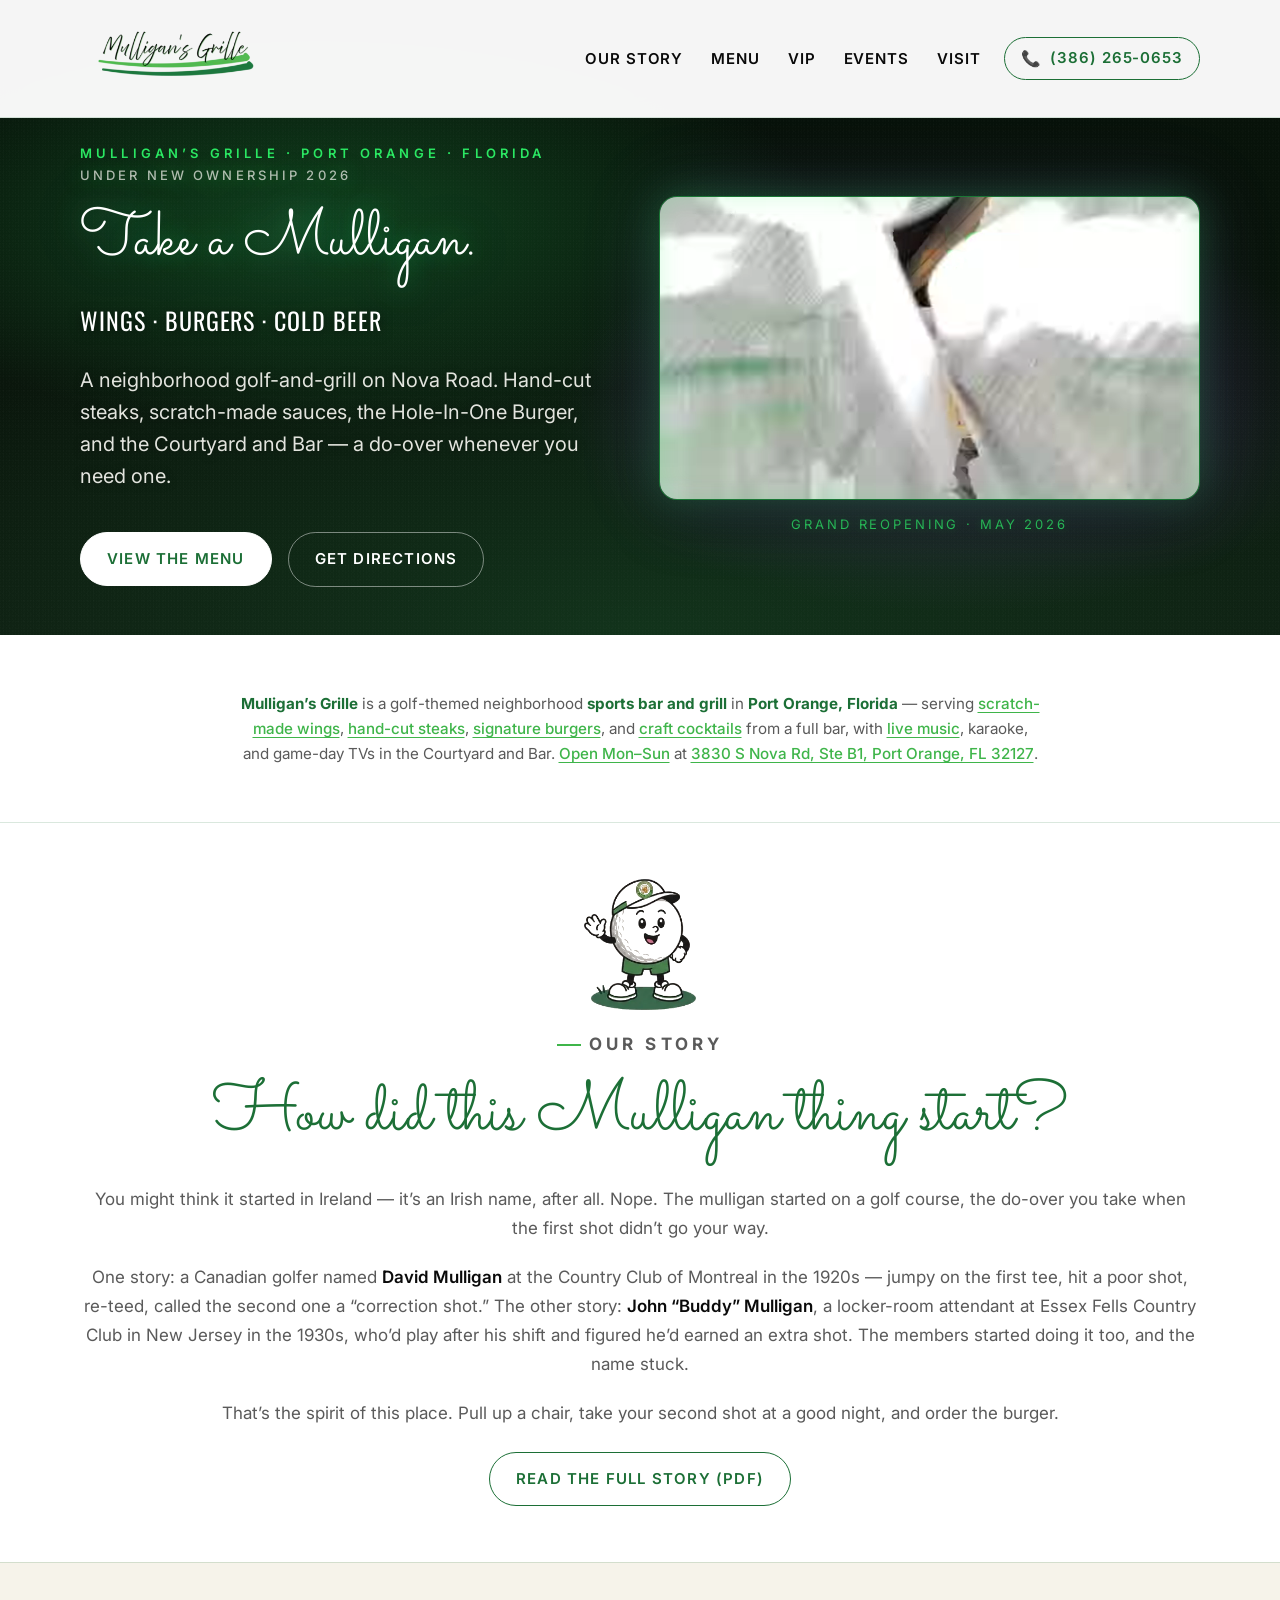
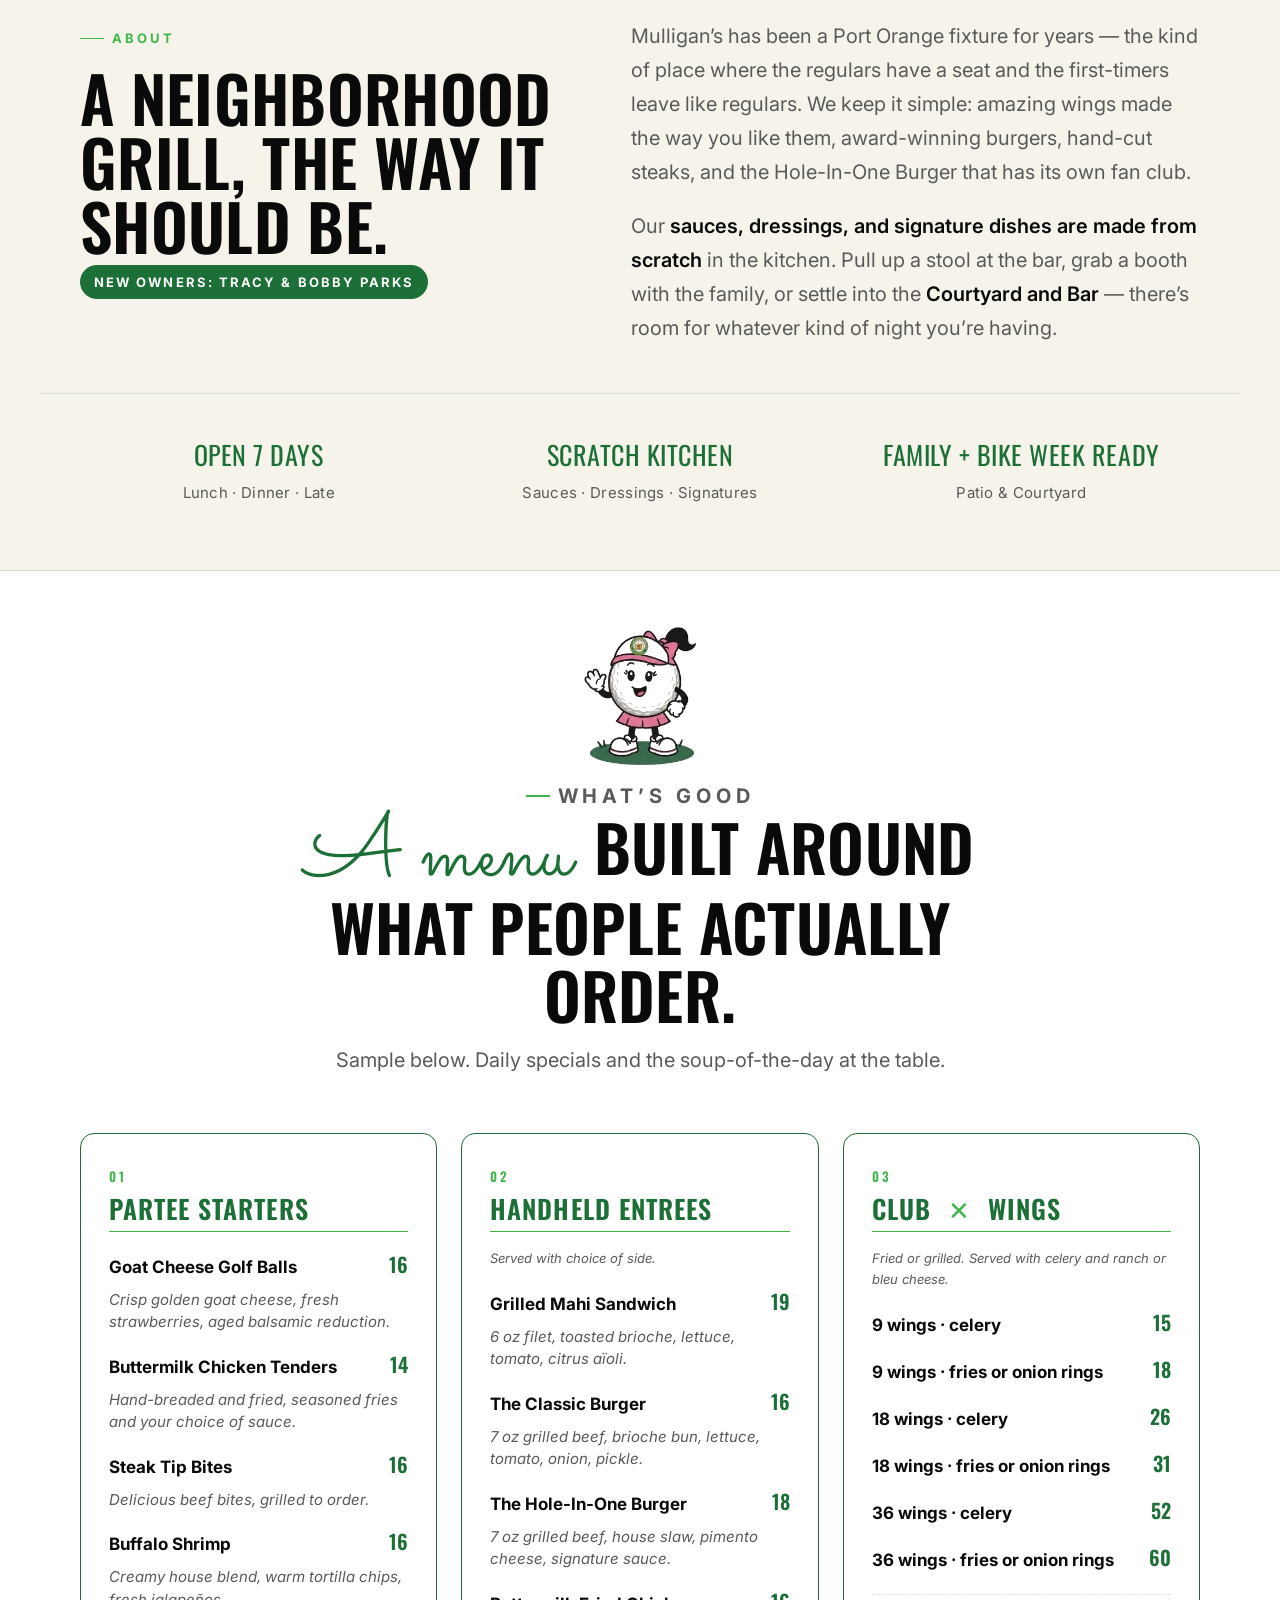
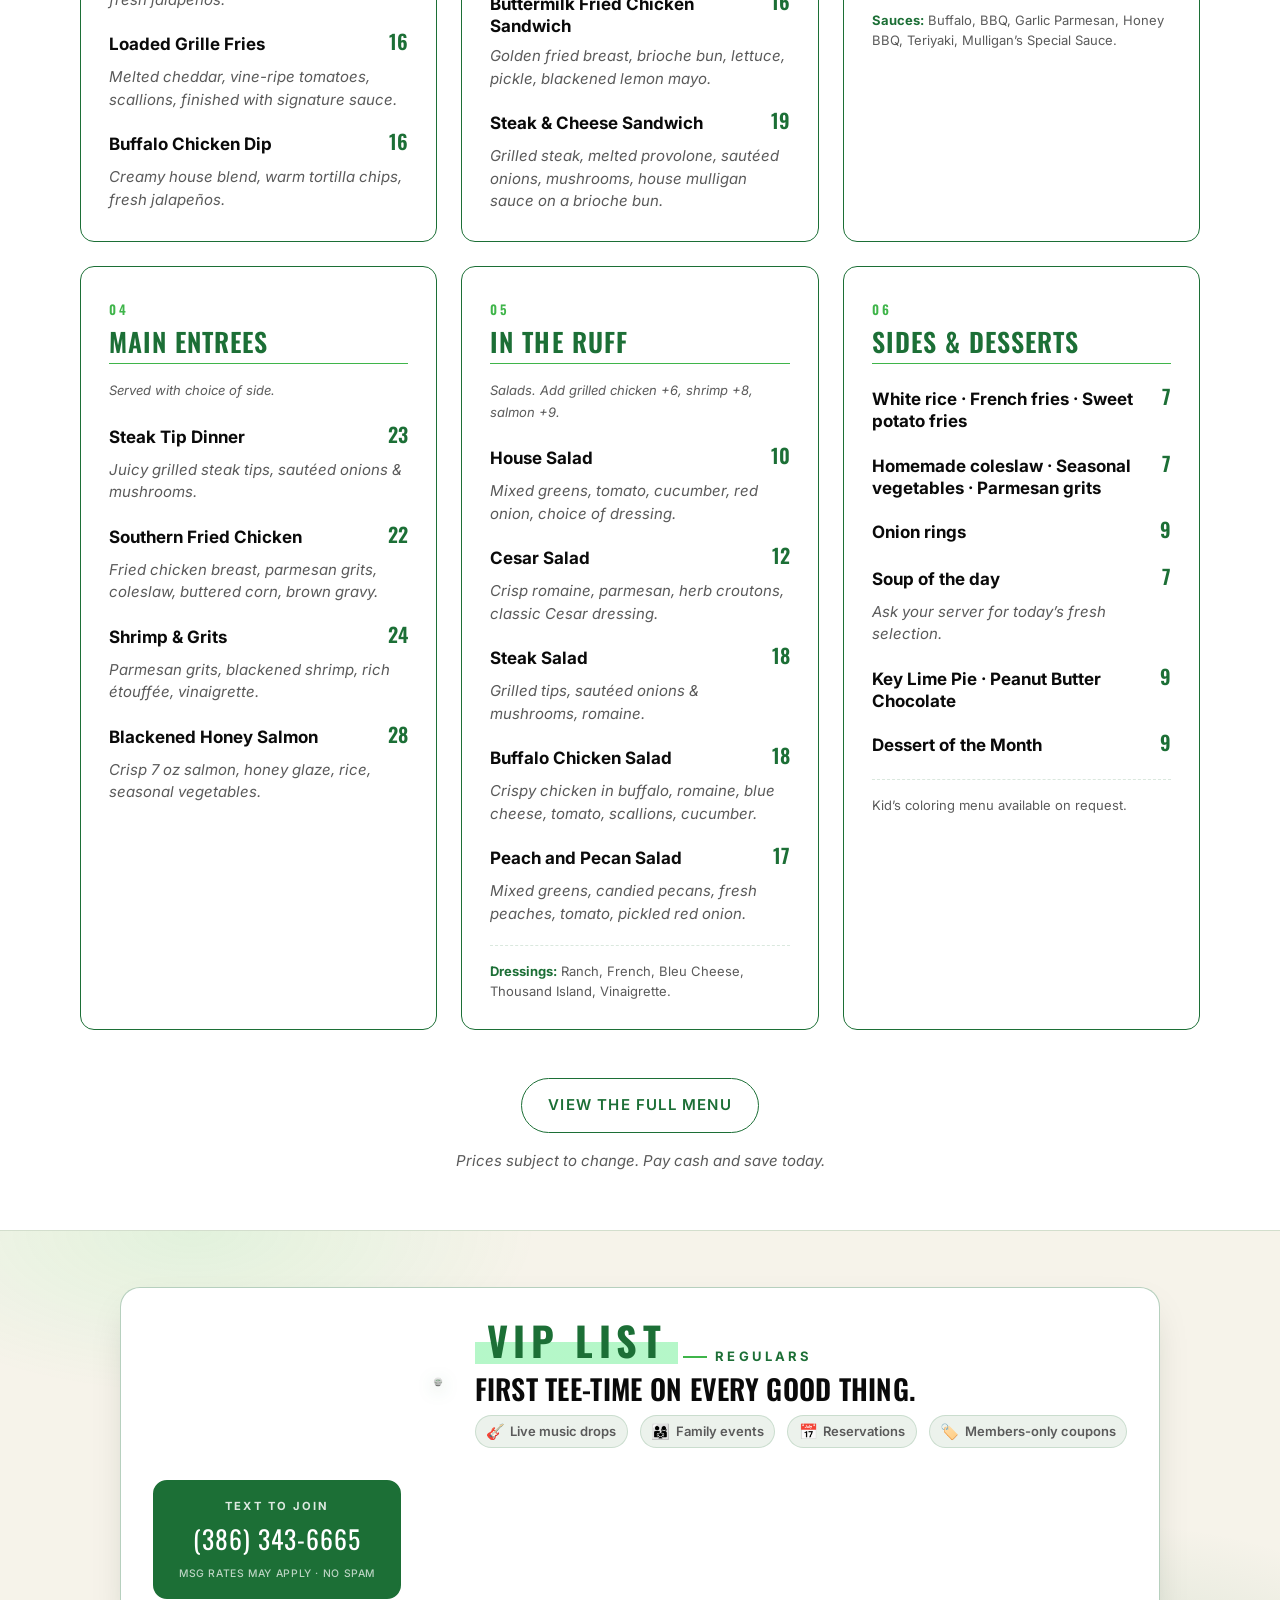
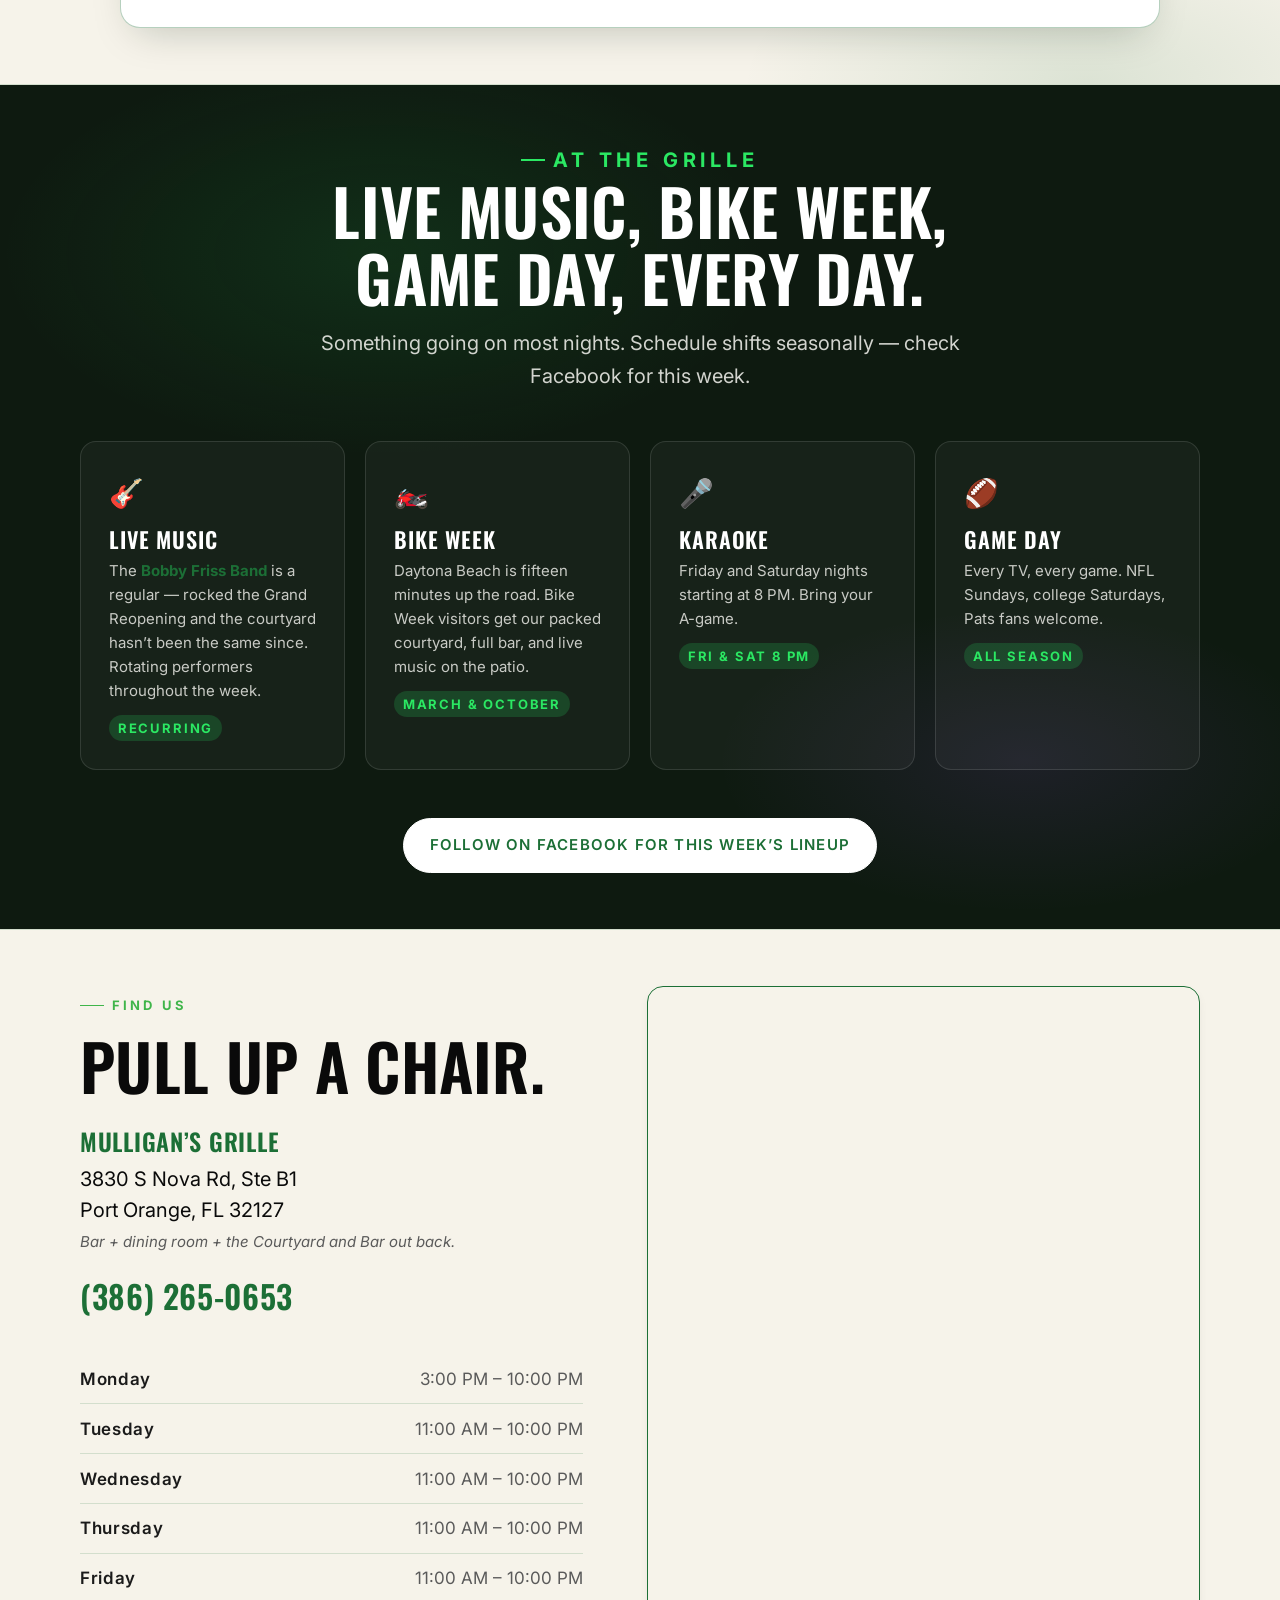
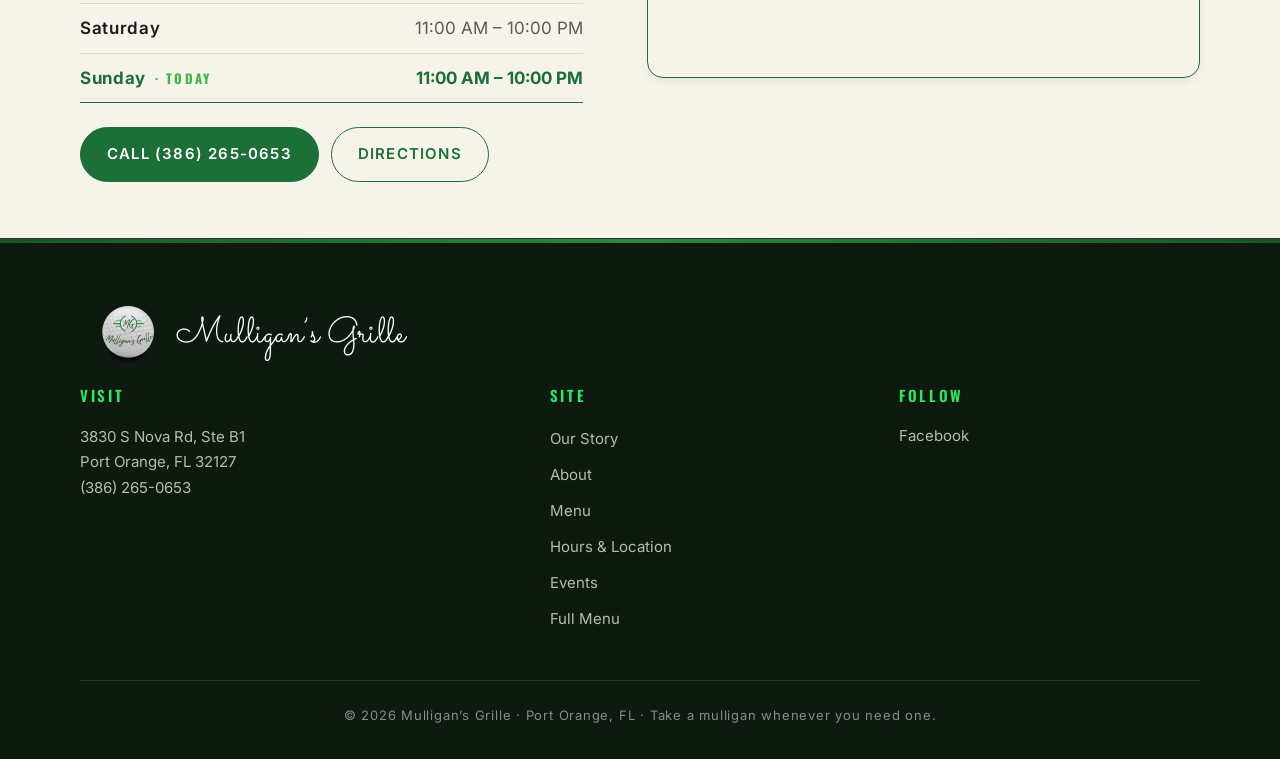
==== commit ed756363: "PageSpeed v3: re-encode hero video and use sentinel for header scroll state Video: 1280x720 -> 960x5" ====
--- a/index.html
+++ b/index.html
@@ -95,6 +95,7 @@
 body{font-family:var(--font-body);font-size:var(--text-base);line-height:1.65;color:var(--text);background:var(--bg);overflow-x:hidden}
 img{max-width:100%;height:auto;display:block}
 picture{display:contents}
+#header-sentinel{position:absolute;top:60px;left:0;width:1px;height:1px;pointer-events:none}
 a{color:var(--green-deep);text-decoration:none}
 button{font:inherit;cursor:pointer}
 .z1-header{position:fixed;inset:0 0 auto 0;z-index:100;background:rgba(255,255,255,0.96);backdrop-filter:blur(12px);-webkit-backdrop-filter:blur(12px);border-bottom:1px solid var(--border)}
@@ -499,6 +500,10 @@
 </head>
 <body>
 
+<!-- Sentinel observed by IntersectionObserver to set .is-scrolled on the
+     header without per-scroll layout reads. Sits at y=60px in the document. -->
+<div id="header-sentinel" aria-hidden="true"></div>
+
 <!-- ═══ Z1: Sticky Nav ═══════════════════════════════════════ -->
 <header class="z1-header" id="site-header" data-zone="Z1-header">
   <div class="z1-inner">
--- a/assets/css/shared.css
+++ b/assets/css/shared.css
@@ -88,6 +88,18 @@
 
 img { max-width: 100%; height: auto; display: block; }
 picture { display: contents; }
+
+/* Sentinel — see initScrollHeader in main.js. Placed at y=60 in the document
+   so IntersectionObserver flips .is-scrolled when scrolled past 60px,
+   eliminating the per-scroll window.scrollY read (forced reflow). */
+#header-sentinel {
+  position: absolute;
+  top: 60px;
+  left: 0;
+  width: 1px;
+  height: 1px;
+  pointer-events: none;
+}
 
 a {
   color: var(--green-deep);
--- a/assets/css/shared.css
+++ b/assets/css/shared.css
@@ -88,6 +88,18 @@
 
 img { max-width: 100%; height: auto; display: block; }
 picture { display: contents; }
+
+/* Sentinel — see initScrollHeader in main.js. Placed at y=60 in the document
+   so IntersectionObserver flips .is-scrolled when scrolled past 60px,
+   eliminating the per-scroll window.scrollY read (forced reflow). */
+#header-sentinel {
+  position: absolute;
+  top: 60px;
+  left: 0;
+  width: 1px;
+  height: 1px;
+  pointer-events: none;
+}
 
 a {
   color: var(--green-deep);
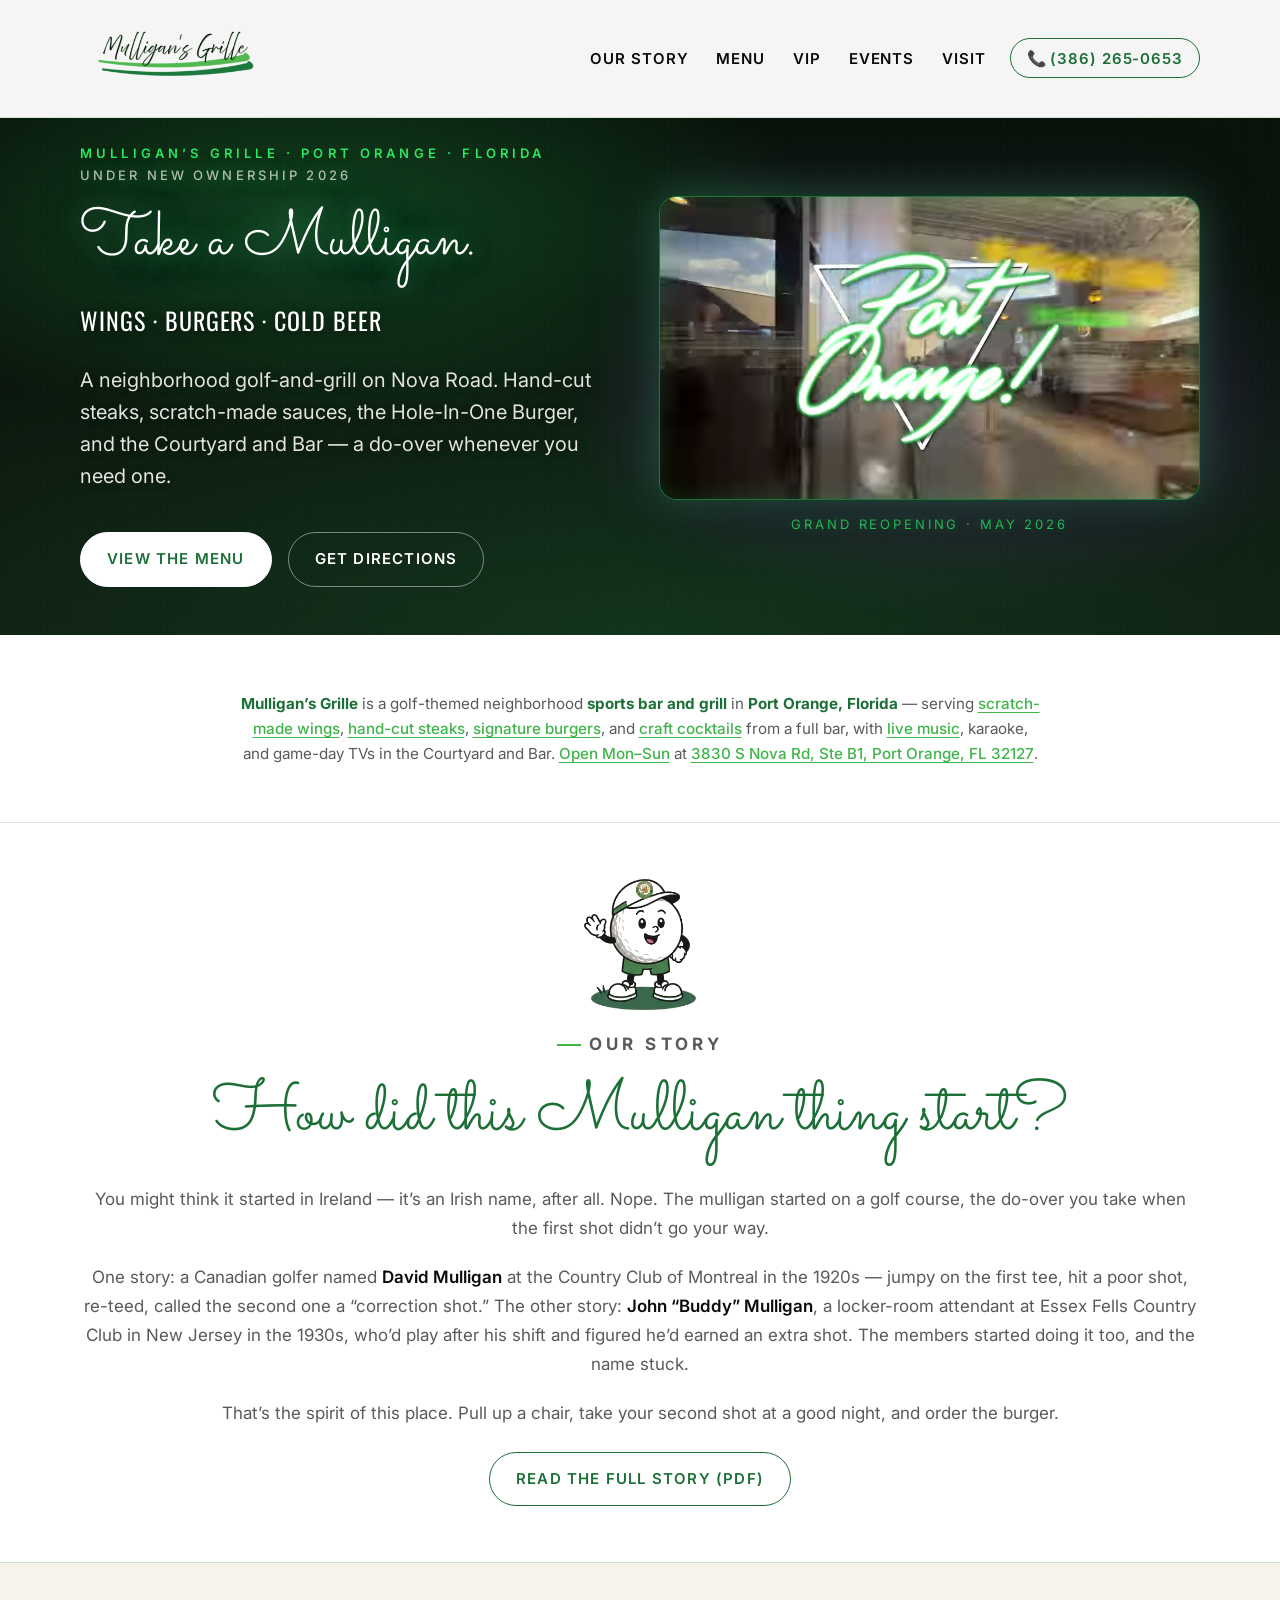
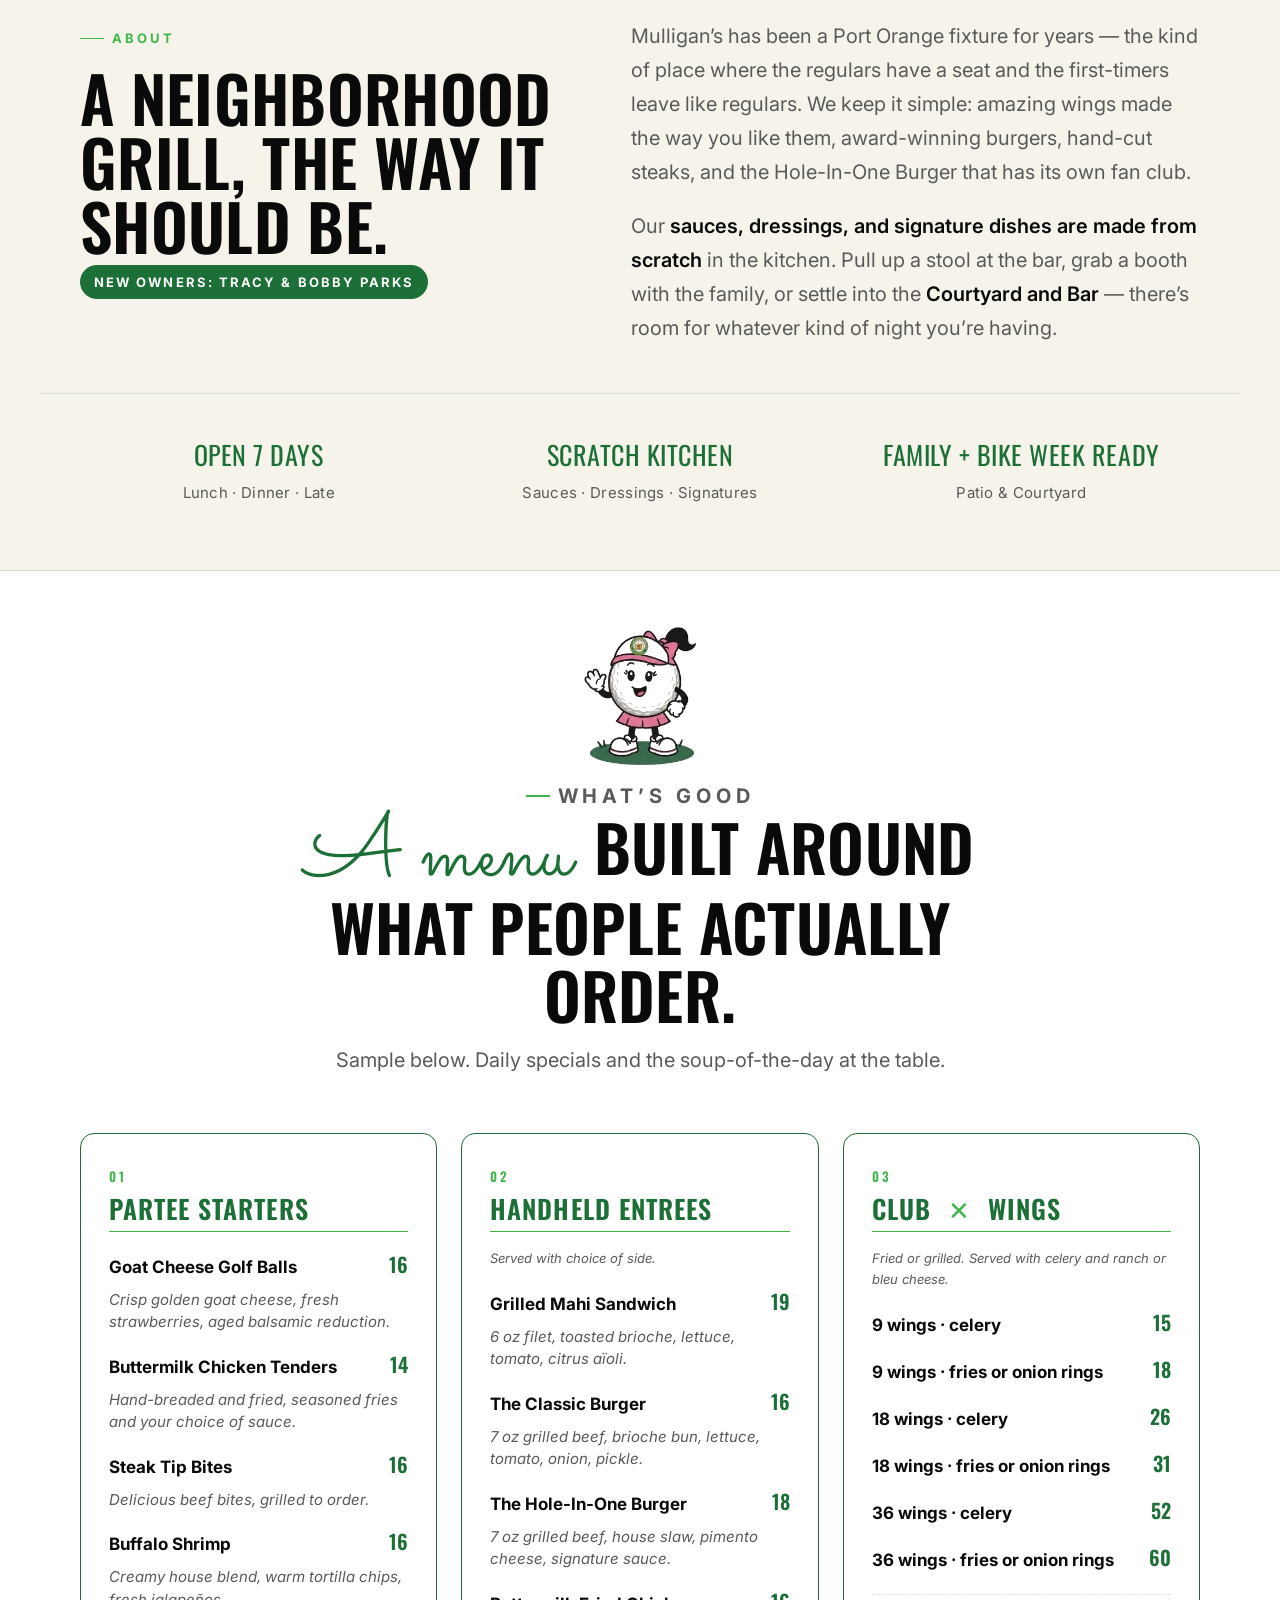
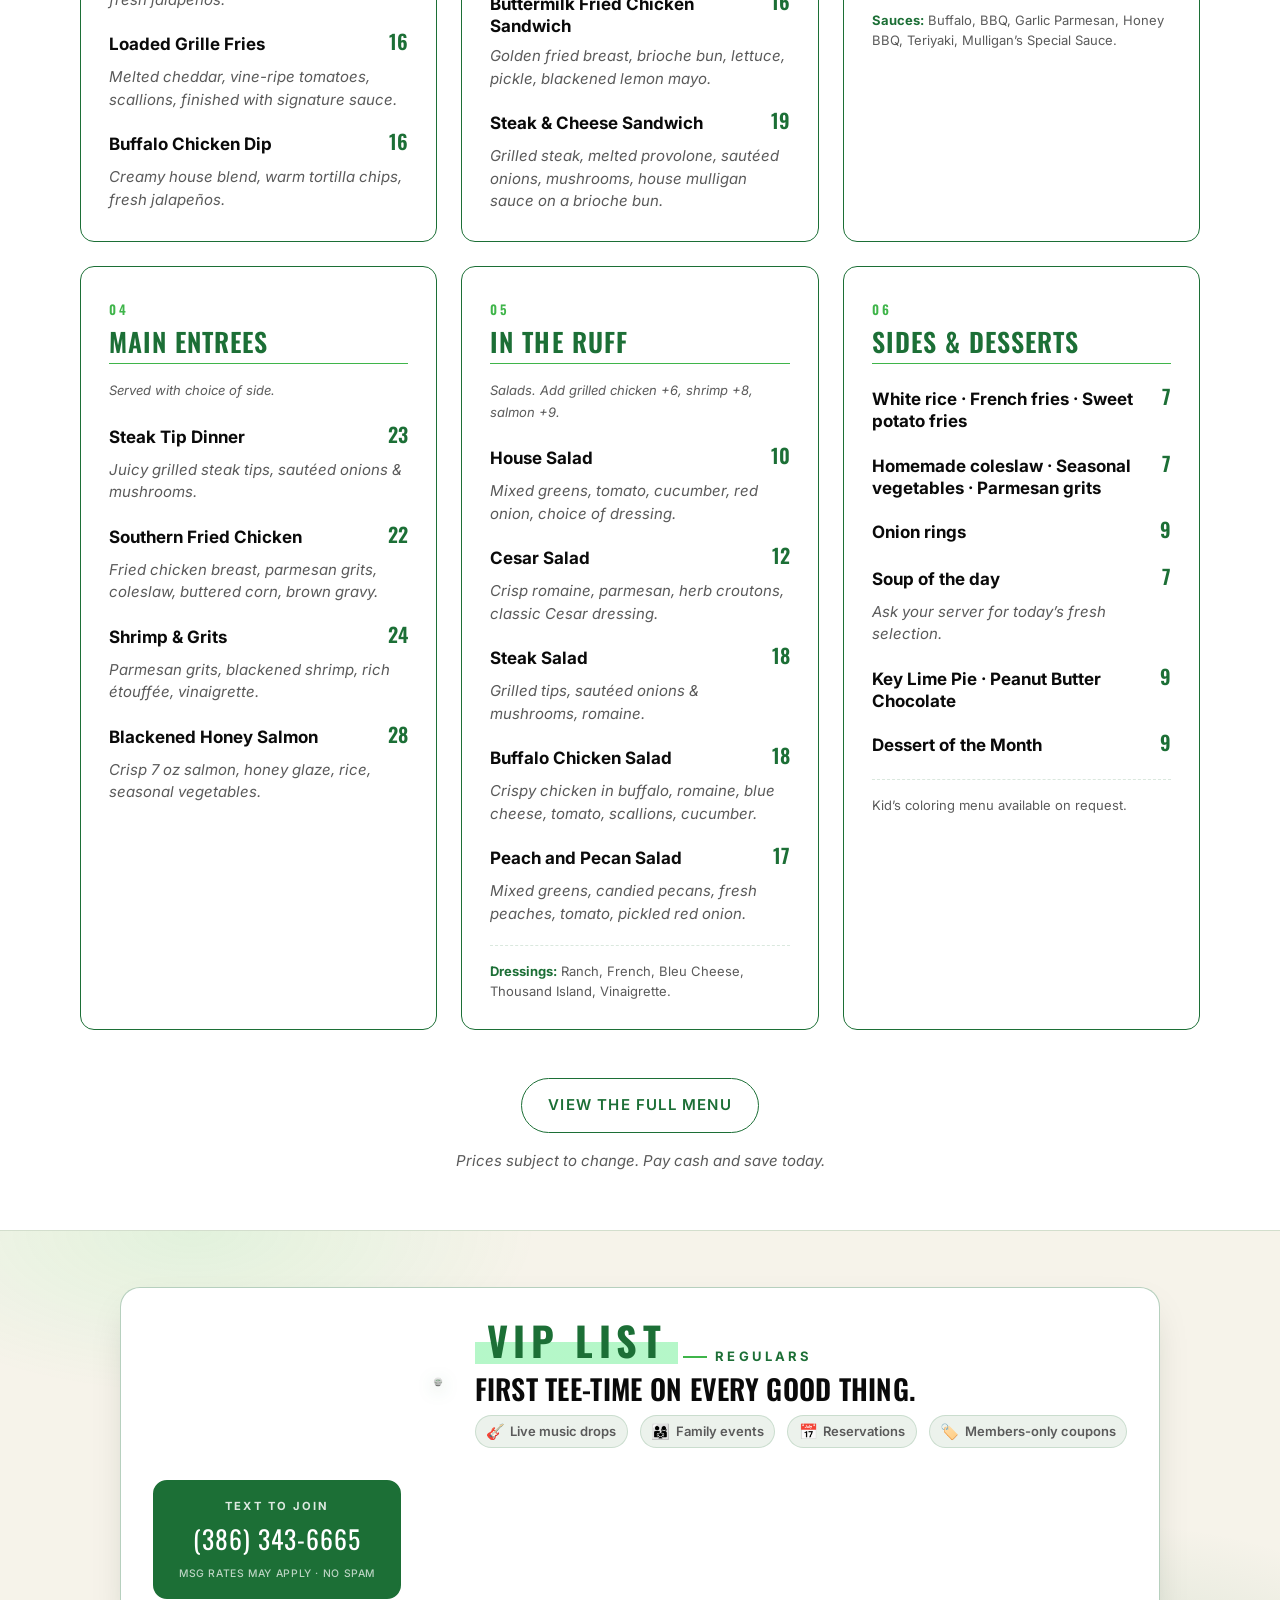
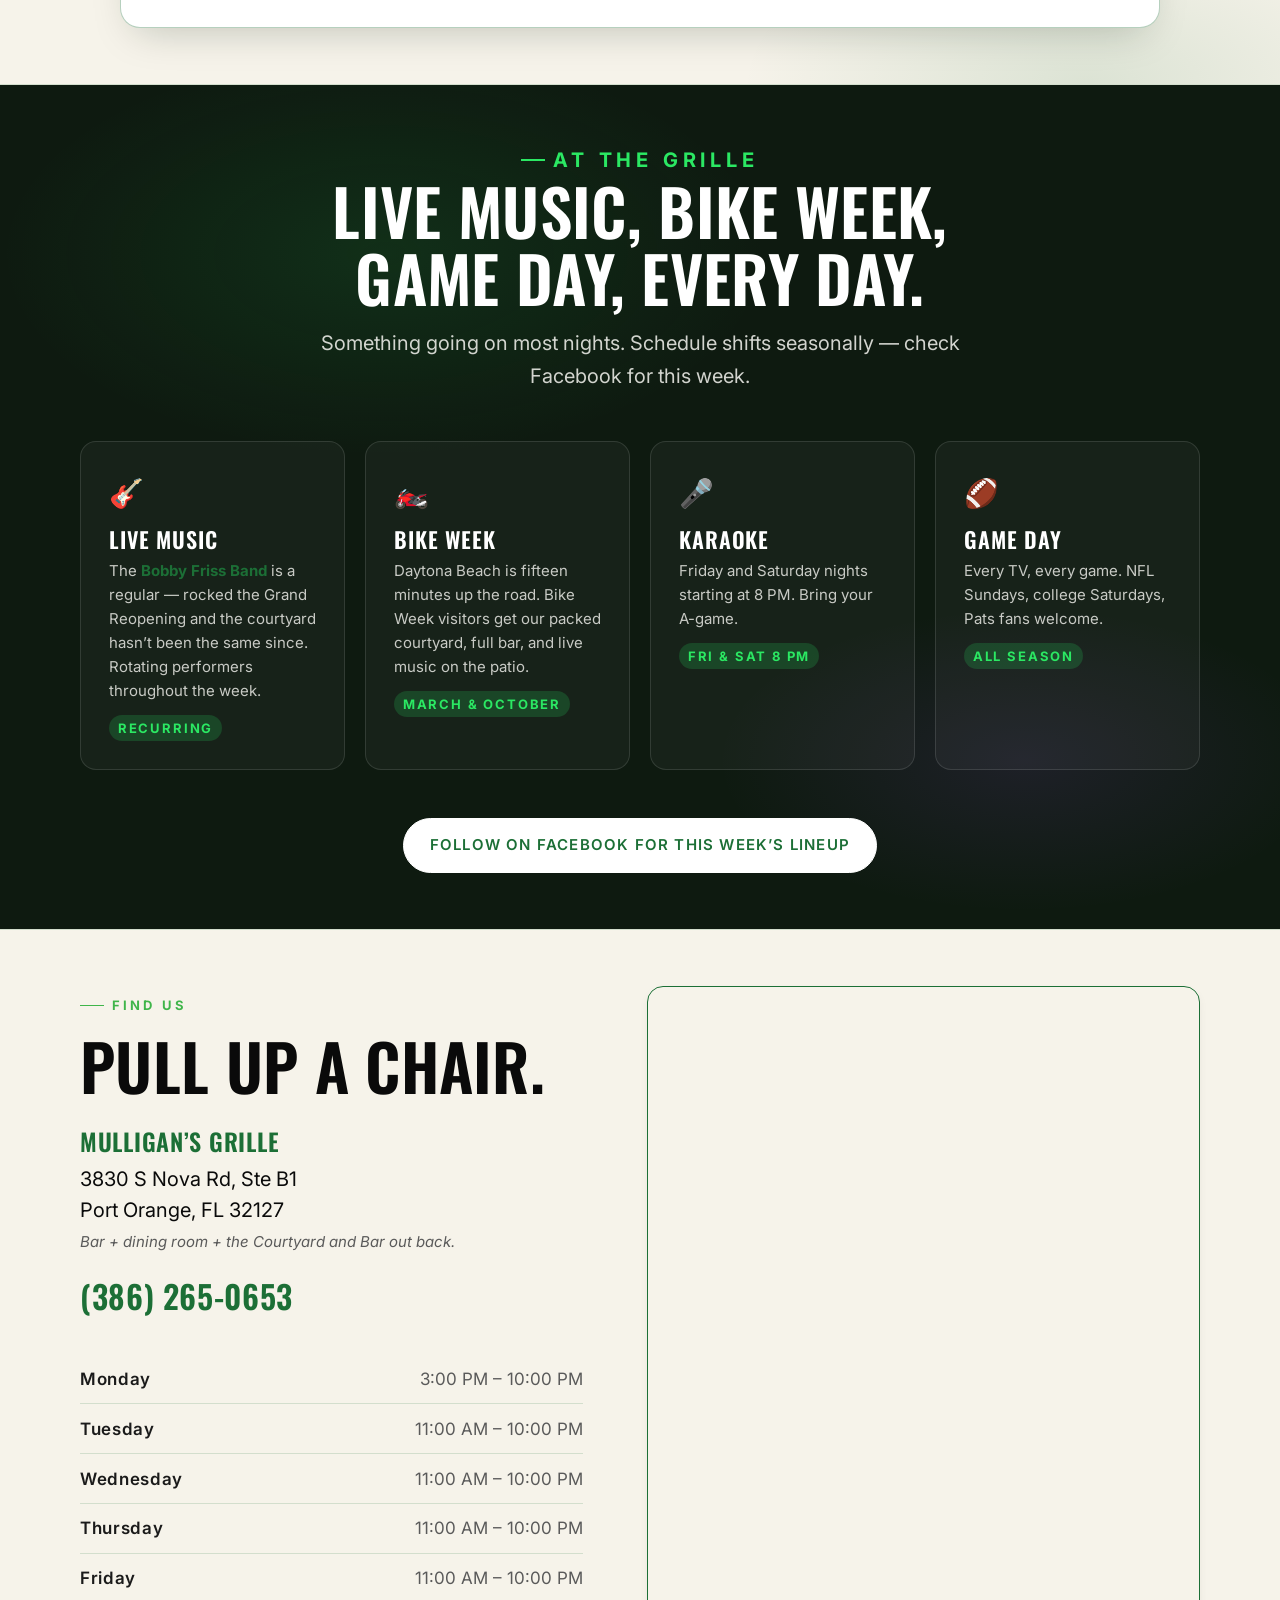
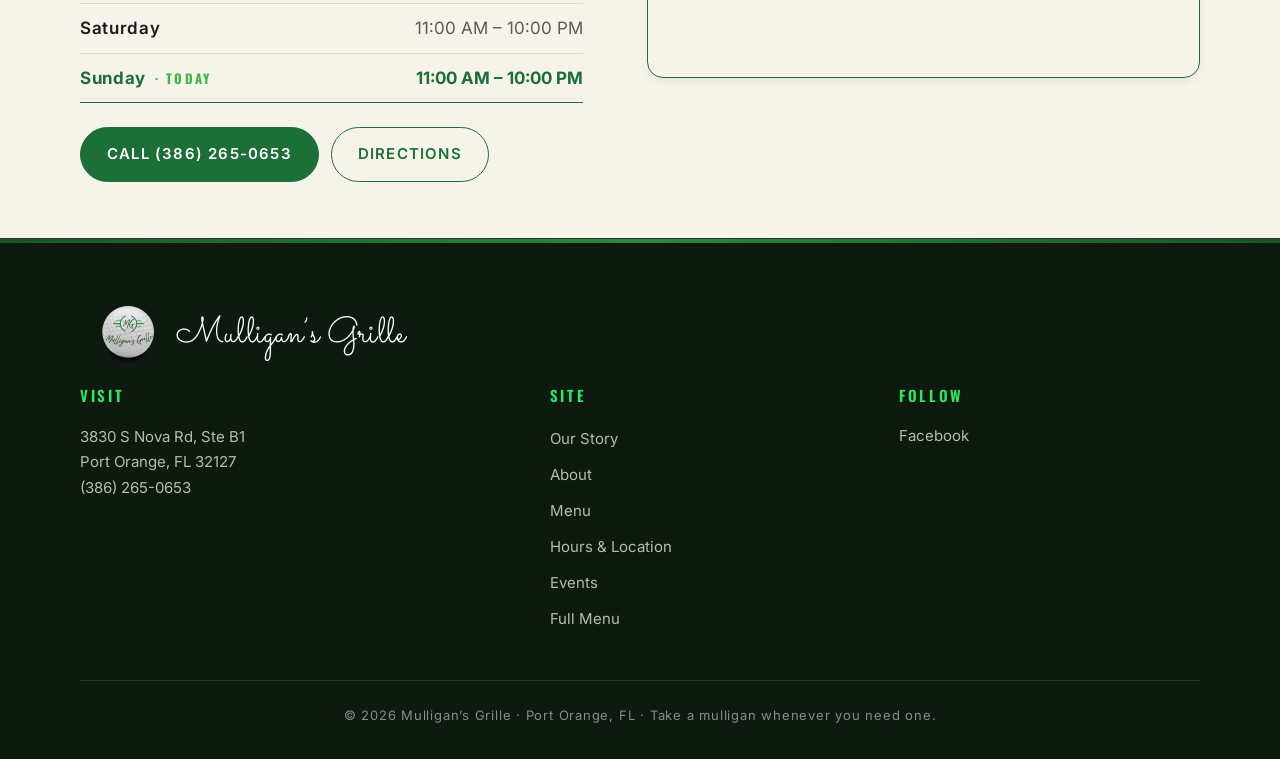
==== commit 2a9c3a60: "PageSpeed v4: cut hero CLS, smaller poster, instant hero text/CTAs Hero CLS (was 0.407): lift .hero-" ====
--- a/index.html
+++ b/index.html
@@ -79,8 +79,8 @@
 
 <!-- Preload hero poster (paints instantly while the video loads).
      imagesrcset lets the browser pick WebP when supported. -->
-<link rel="preload" as="image" href="/assets/images/hero-poster-960.jpg"
-      imagesrcset="/assets/images/hero-poster-960.webp"
+<link rel="preload" as="image" href="/assets/images/hero-poster-720.jpg"
+      imagesrcset="/assets/images/hero-poster-720.webp"
       imagesizes="100vw"
       type="image/webp"
       fetchpriority="high">
@@ -106,13 +106,19 @@
 .z1-nav ul{display:flex;align-items:center;gap:1.75rem;list-style:none}
 .z1-nav a{font-family:var(--font-body);font-size:var(--text-sm);font-weight:600;letter-spacing:0.06em;text-transform:uppercase;color:var(--ink)}
 .z1-actions{display:flex;align-items:center;gap:0.75rem}
-.z1-phone-cta{display:inline-flex;align-items:center;gap:0.5rem;padding:0.5rem 1rem;font-family:var(--font-body);font-size:var(--text-sm);font-weight:600;letter-spacing:0.06em;text-transform:uppercase;border:1.5px solid var(--green-deep);color:var(--green-deep);border-radius:999px;background:transparent}
+.z1-phone-cta{display:inline-flex;align-items:center;gap:0.5rem;padding:0.5rem 1rem;font-family:var(--font-body);font-size:var(--text-sm);font-weight:600;letter-spacing:0.06em;text-transform:uppercase;border:1.5px solid var(--green-deep);color:var(--green-deep);border-radius:999px;background:transparent;min-height:40px;line-height:1}
+.z1-phone-icon{font-size:1.05em;line-height:1;display:inline-block;width:1em;text-align:center}
 .z1-mobile-toggle{display:none}
 @media (max-width:820px){.z1-mobile-toggle{display:flex;flex-direction:column;gap:5px;background:transparent;border:none;padding:8px}.z1-mobile-toggle span{display:block;width:26px;height:2px;background:var(--ink);border-radius:999px}.z1-logo img{height:68px}.z1-phone-cta{padding:0.5rem;width:40px;height:40px;justify-content:center;border-radius:50%}.z1-phone-text{position:absolute;width:1px;height:1px;padding:0;margin:-1px;overflow:hidden;clip:rect(0,0,0,0);white-space:nowrap;border:0}}
 .hero{position:relative;padding-block:9rem 3rem;display:flex;align-items:center;background:var(--bg-darker);overflow:hidden;isolation:isolate;min-height:60vh}
 .hero-bg{position:absolute;inset:0;z-index:0;background:linear-gradient(180deg,var(--bg-darker) 0%,#0a160c 60%,var(--bg-dark) 100%);pointer-events:none}
 .hero-inner{position:relative;max-width:var(--container);margin-inline:auto;padding-inline:var(--gutter);z-index:1;width:100%;display:grid;grid-template-columns:minmax(0,1fr) minmax(0,1.05fr);gap:clamp(2rem,5vw,4rem);align-items:center}
-@media (max-width:900px){.hero-inner{grid-template-columns:1fr;gap:2.5rem}}
+.hero-video{position:relative;margin:0;display:flex;flex-direction:column;gap:0.875rem;opacity:0;animation:heroFadeUp 1s var(--ease-out) 0.2s forwards}
+.hero-video-frame{position:relative;aspect-ratio:16/9;width:100%;border-radius:18px;overflow:hidden;background:var(--bg-dark)}
+.hero-video-frame video{width:100%;height:100%;display:block;object-fit:cover;background:var(--bg-dark)}
+@keyframes heroFadeUp{from{opacity:0;transform:translateY(20px)}to{opacity:1;transform:translateY(0)}}
+@media (prefers-reduced-motion:reduce){.hero-video{opacity:1;animation:none}}
+@media (max-width:900px){.hero-inner{grid-template-columns:1fr;gap:2.5rem}.hero-video{order:2}.hero-copy{order:1}}
 .reveal{opacity:0;transform:translateY(12px);transition:opacity 0.6s var(--ease-out),transform 0.6s var(--ease-out)}
 .reveal.is-visible{opacity:1;transform:translateY(0)}
 @media (prefers-reduced-motion:reduce){.reveal{opacity:1;transform:none}}
@@ -562,7 +568,7 @@
           loop
           playsinline
           preload="metadata"
-          poster="/assets/images/hero-poster-960.jpg"
+          poster="/assets/images/hero-poster-720.jpg"
           aria-label="Mulligan's Grille grand reopening video">
           <source src="/assets/video/hero-reopening.webm" type="video/webm">
           <source src="/assets/video/hero-reopening.mp4" type="video/mp4">
--- a/assets/css/page-home.css
+++ b/assets/css/page-home.css
@@ -64,7 +64,7 @@
   flex-direction: column;
   gap: 0.875rem;
   opacity: 0;
-  animation: heroFadeUp 1s var(--ease-out) 0.8s forwards;
+  animation: heroFadeUp 1s var(--ease-out) 0.2s forwards;
 }
 
 .hero-video-frame {
@@ -113,7 +113,7 @@
   .hero-video { opacity: 1; animation: none; }
   .hero-video-frame video { display: none; }
   .hero-video-frame {
-    background-image: url("/assets/images/hero-poster.jpg");
+    background-image: url("/assets/images/hero-poster-720.jpg");
     background-size: cover;
     background-position: center;
   }
@@ -149,8 +149,6 @@
   font-weight: 500;
   letter-spacing: 0.24em;
   margin-top: 0.15rem;
-  opacity: 0;
-  animation: heroFadeUp 0.8s var(--ease-out) 0.1s forwards;
   text-shadow: 0 0 18px rgba(43, 232, 99, 0.5);
 }
 
@@ -168,8 +166,6 @@
     0 0 24px rgba(43, 232, 99, 0.55),
     0 0 60px rgba(168, 85, 247, 0.35),
     0 4px 24px rgba(0,0,0,0.5);
-  opacity: 0;
-  animation: heroFadeUp 0.9s var(--ease-out) 0.25s forwards;
 }
 
 @media (max-width: 900px) {
@@ -185,8 +181,6 @@
   margin-bottom: 1.5rem;
   text-shadow: 0 2px 12px rgba(0,0,0,0.55);
   white-space: nowrap;
-  opacity: 0;
-  animation: heroFadeUp 0.9s var(--ease-out) 0.4s forwards;
 }
 
 .hero-sub {
@@ -197,16 +191,12 @@
   max-width: 58ch;
   margin-bottom: 2.5rem;
   text-shadow: 0 1px 8px rgba(0,0,0,0.4);
-  opacity: 0;
-  animation: heroFadeUp 0.9s var(--ease-out) 0.55s forwards;
 }
 
 .hero-actions {
   display: flex;
   flex-wrap: wrap;
   gap: 1rem;
-  opacity: 0;
-  animation: heroFadeUp 0.9s var(--ease-out) 0.7s forwards;
 }
 
 @keyframes heroFadeUp {
@@ -214,9 +204,6 @@
   to   { opacity: 1; transform: translateY(0); }
 }
 
-@media (prefers-reduced-motion: reduce) {
-  .hero h1, .hero-eyebrow, .hero-sub, .hero-actions, .hero-tagline { opacity: 1; animation: none; }
-}
 
 /* ═══════════════════════════════════════
    STORY — How Did This Mulligan Thing Start?
--- a/assets/css/page-home.css
+++ b/assets/css/page-home.css
@@ -64,7 +64,7 @@
   flex-direction: column;
   gap: 0.875rem;
   opacity: 0;
-  animation: heroFadeUp 1s var(--ease-out) 0.8s forwards;
+  animation: heroFadeUp 1s var(--ease-out) 0.2s forwards;
 }
 
 .hero-video-frame {
@@ -113,7 +113,7 @@
   .hero-video { opacity: 1; animation: none; }
   .hero-video-frame video { display: none; }
   .hero-video-frame {
-    background-image: url("/assets/images/hero-poster.jpg");
+    background-image: url("/assets/images/hero-poster-720.jpg");
     background-size: cover;
     background-position: center;
   }
@@ -149,8 +149,6 @@
   font-weight: 500;
   letter-spacing: 0.24em;
   margin-top: 0.15rem;
-  opacity: 0;
-  animation: heroFadeUp 0.8s var(--ease-out) 0.1s forwards;
   text-shadow: 0 0 18px rgba(43, 232, 99, 0.5);
 }
 
@@ -168,8 +166,6 @@
     0 0 24px rgba(43, 232, 99, 0.55),
     0 0 60px rgba(168, 85, 247, 0.35),
     0 4px 24px rgba(0,0,0,0.5);
-  opacity: 0;
-  animation: heroFadeUp 0.9s var(--ease-out) 0.25s forwards;
 }
 
 @media (max-width: 900px) {
@@ -185,8 +181,6 @@
   margin-bottom: 1.5rem;
   text-shadow: 0 2px 12px rgba(0,0,0,0.55);
   white-space: nowrap;
-  opacity: 0;
-  animation: heroFadeUp 0.9s var(--ease-out) 0.4s forwards;
 }
 
 .hero-sub {
@@ -197,16 +191,12 @@
   max-width: 58ch;
   margin-bottom: 2.5rem;
   text-shadow: 0 1px 8px rgba(0,0,0,0.4);
-  opacity: 0;
-  animation: heroFadeUp 0.9s var(--ease-out) 0.55s forwards;
 }
 
 .hero-actions {
   display: flex;
   flex-wrap: wrap;
   gap: 1rem;
-  opacity: 0;
-  animation: heroFadeUp 0.9s var(--ease-out) 0.7s forwards;
 }
 
 @keyframes heroFadeUp {
@@ -214,9 +204,6 @@
   to   { opacity: 1; transform: translateY(0); }
 }
 
-@media (prefers-reduced-motion: reduce) {
-  .hero h1, .hero-eyebrow, .hero-sub, .hero-actions, .hero-tagline { opacity: 1; animation: none; }
-}
 
 /* ═══════════════════════════════════════
    STORY — How Did This Mulligan Thing Start?
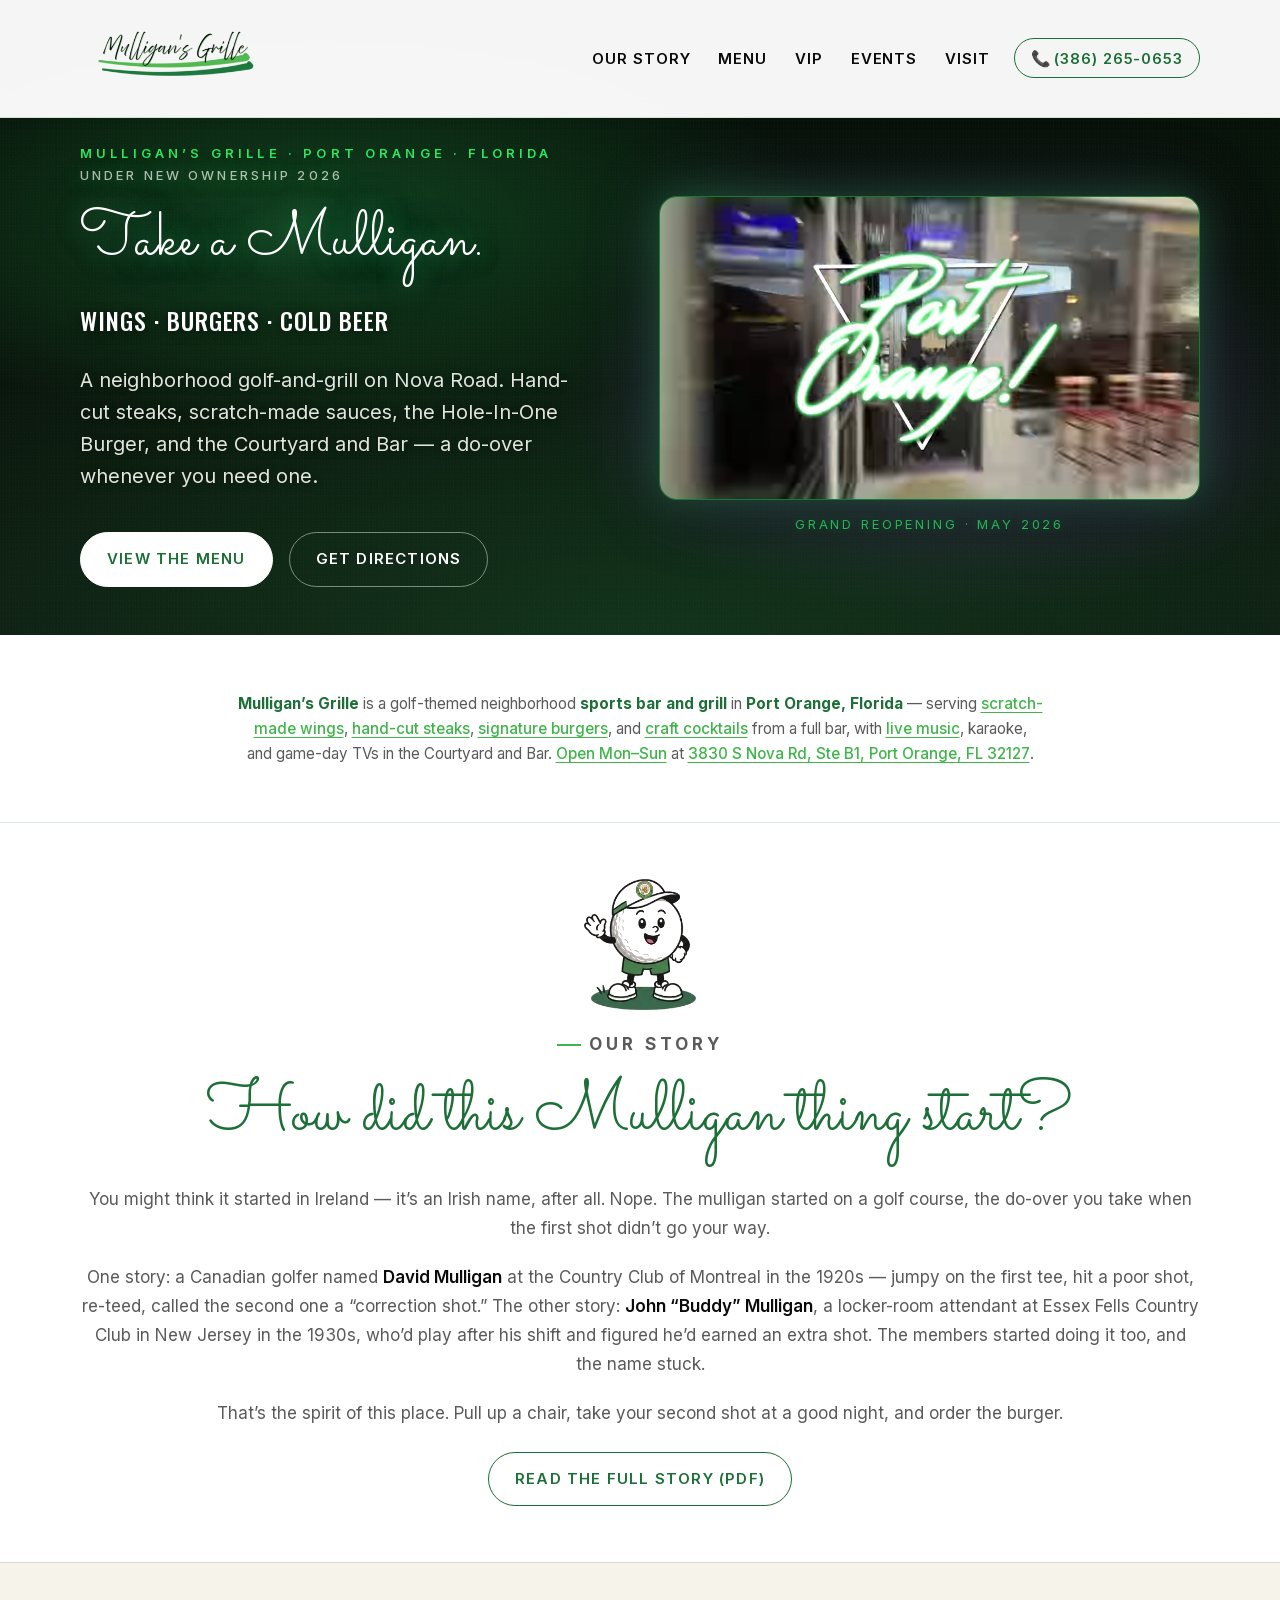
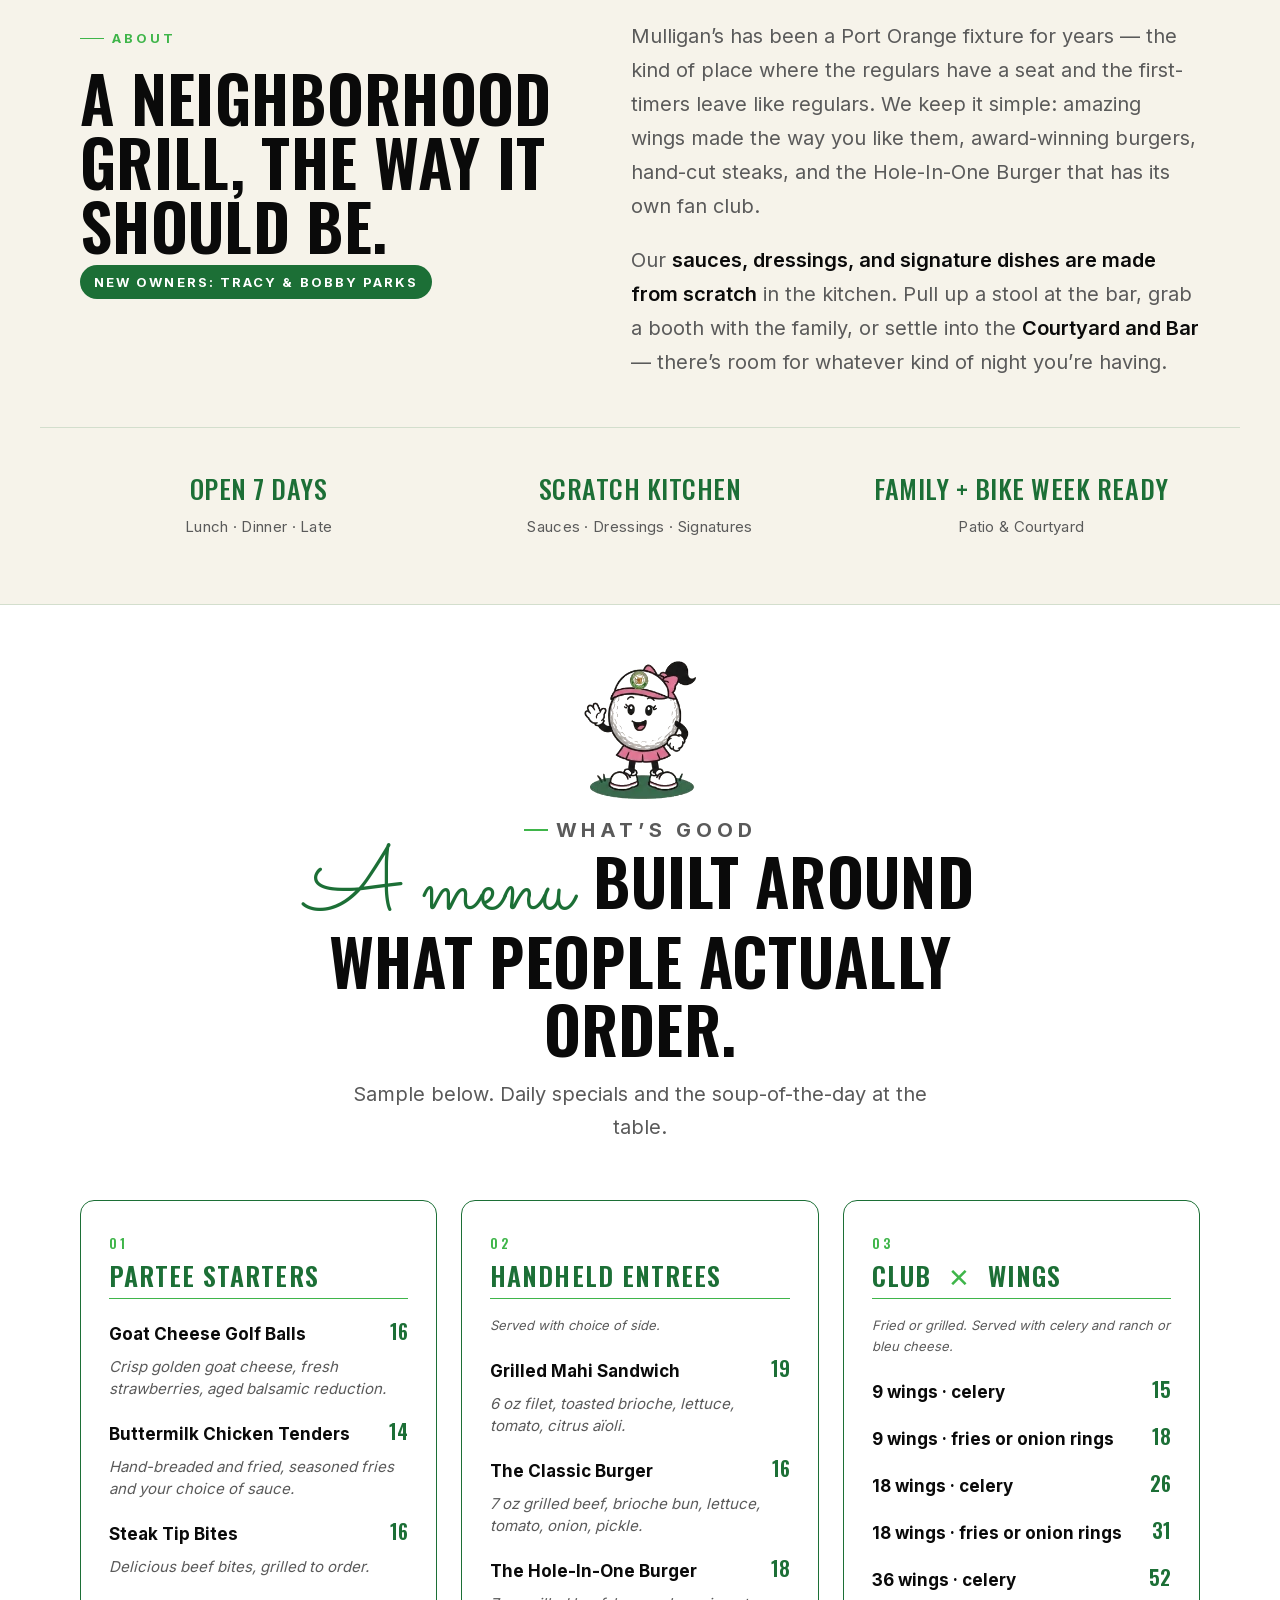
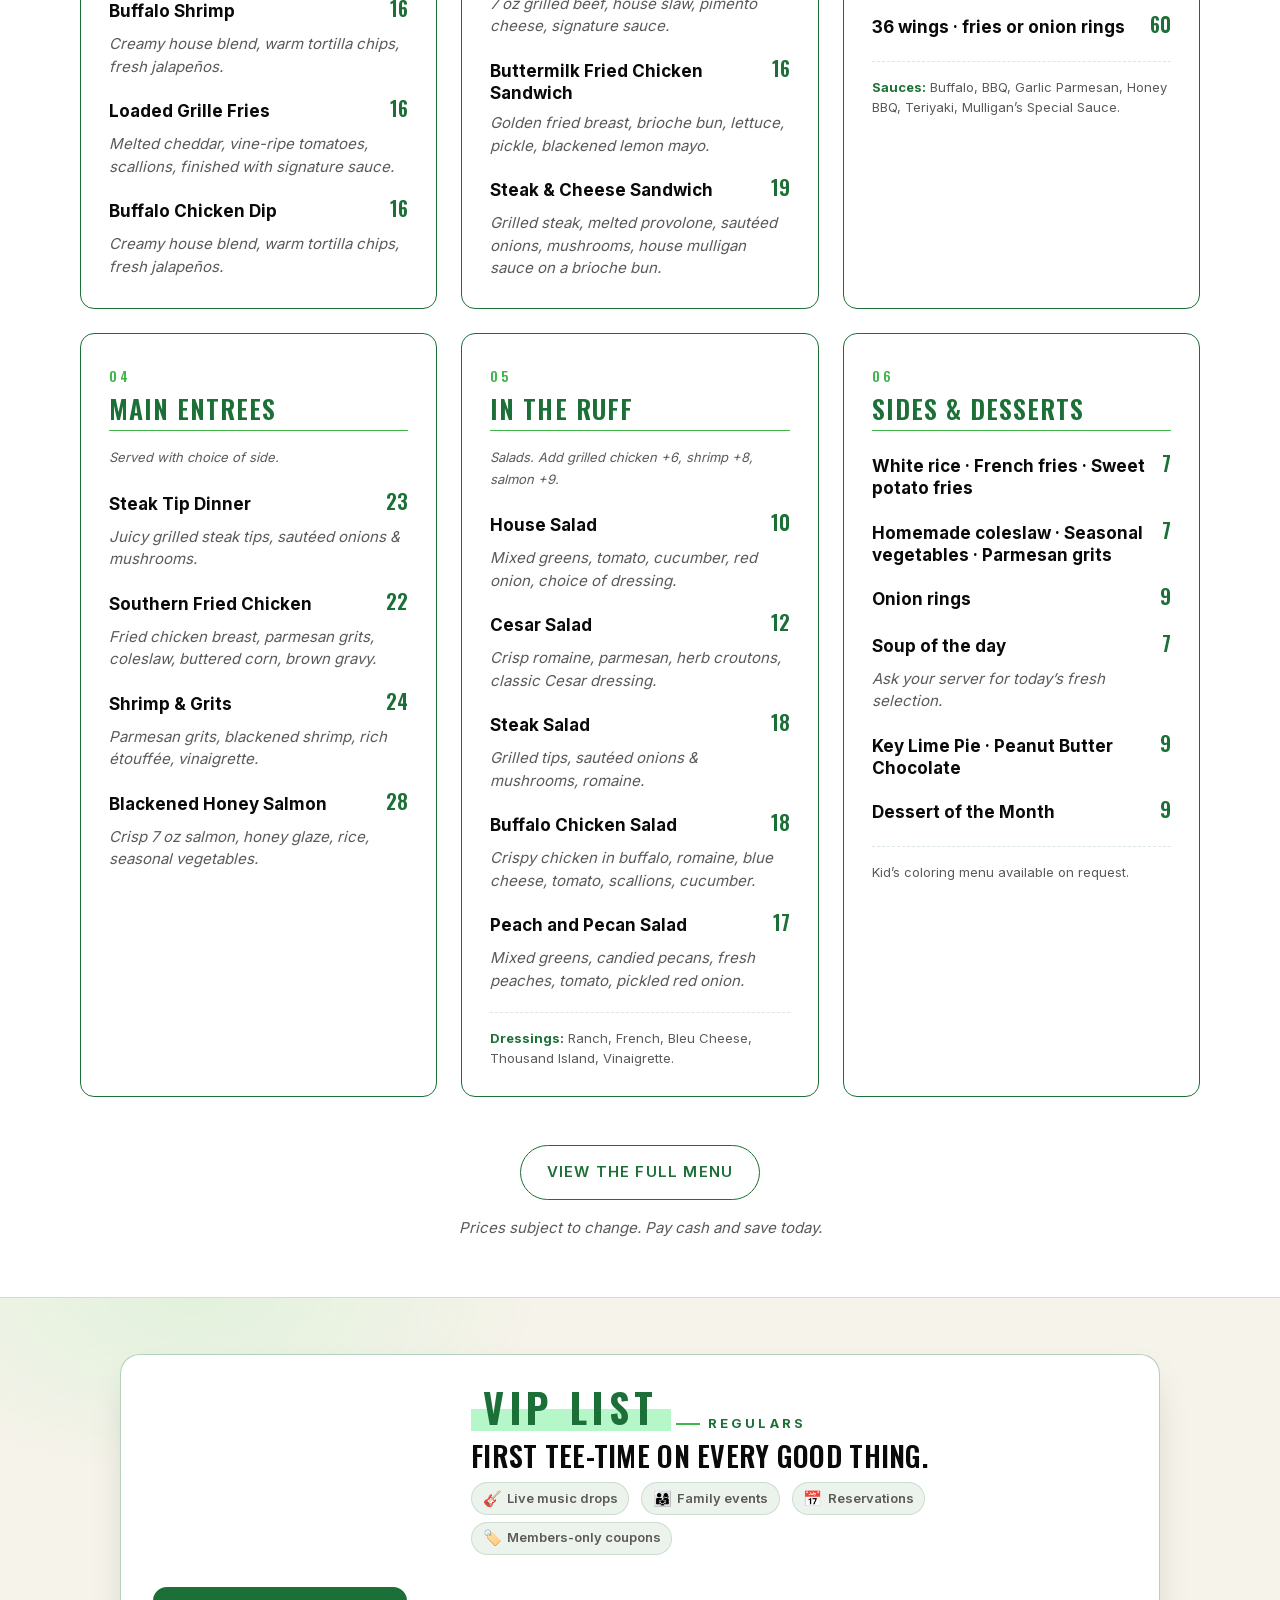
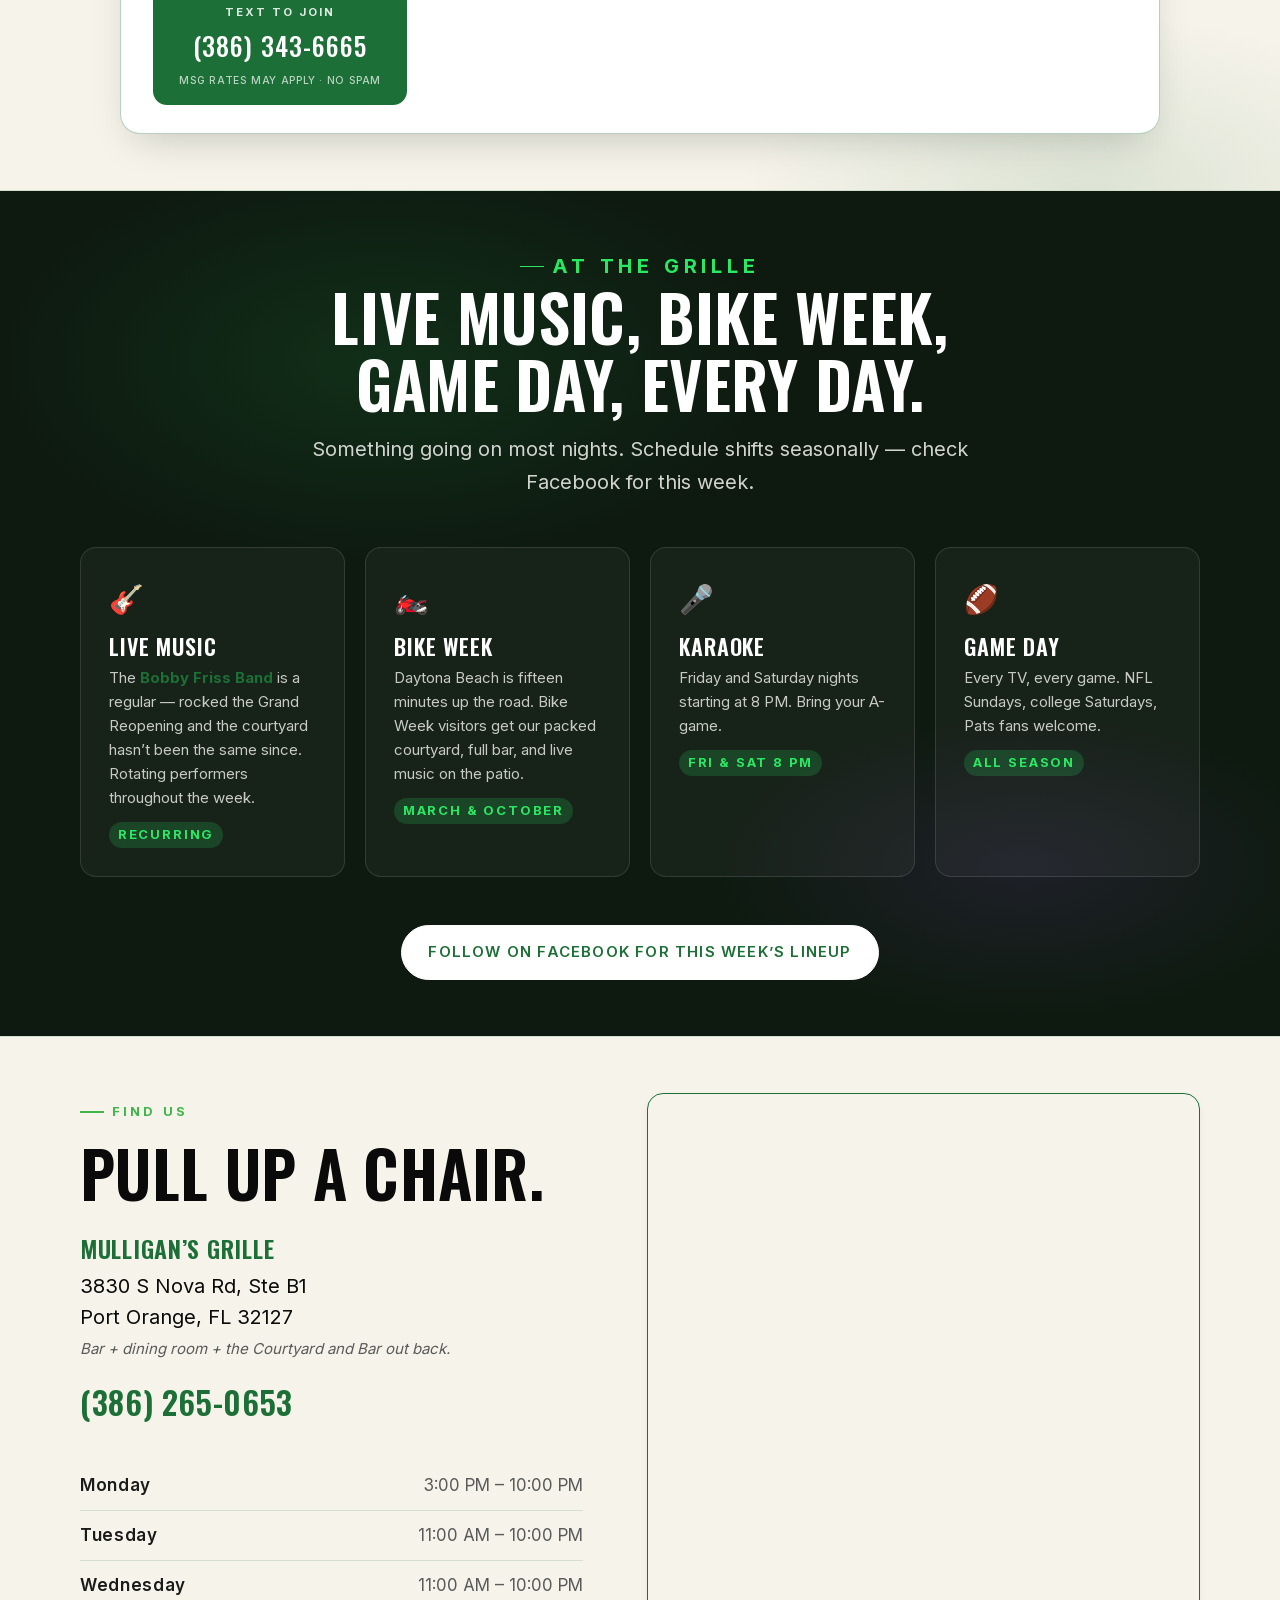
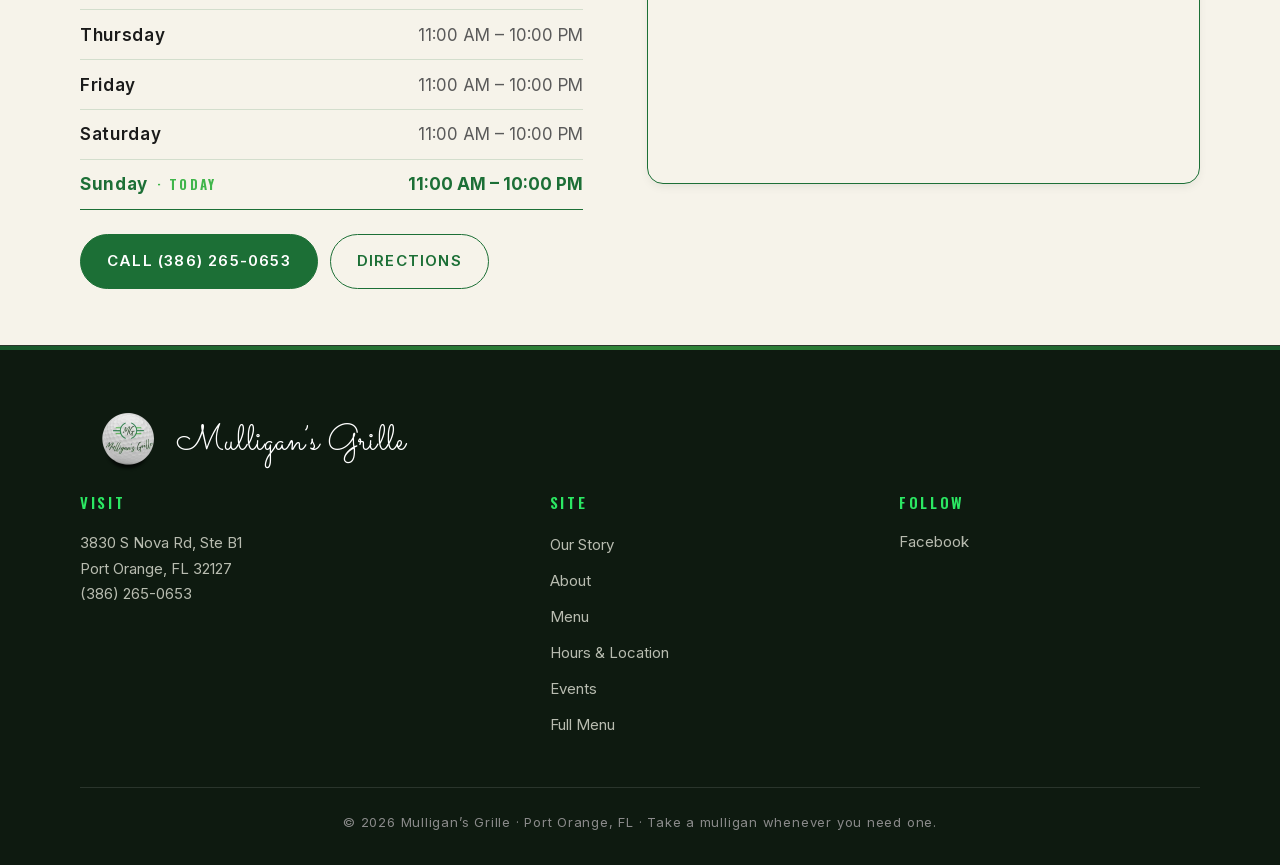
==== commit ba858bd9: "PageSpeed v5: self-host webfonts to eliminate font-swap CLS Replace Google Fonts CDN with three self" ====
--- a/index.html
+++ b/index.html
@@ -71,11 +71,12 @@
 <link rel="apple-touch-icon" sizes="180x180" href="/assets/images/apple-touch-icon.png">
 <link rel="manifest" href="/manifest.json">
 
-<!-- Fonts: preconnect for handshake, then non-blocking stylesheet load -->
-<link rel="preconnect" href="https://fonts.googleapis.com">
-<link rel="preconnect" href="https://fonts.gstatic.com" crossorigin>
-<link rel="preload" as="style" href="https://fonts.googleapis.com/css2?family=Sacramento&family=Oswald:wght@500;600;700&family=Inter:wght@400;500;600;700&display=swap" onload="this.onload=null;this.rel='stylesheet'">
-<noscript><link rel="stylesheet" href="https://fonts.googleapis.com/css2?family=Sacramento&family=Oswald:wght@500;600;700&family=Inter:wght@400;500;600;700&display=swap"></noscript>
+<!-- Self-hosted webfonts. Preload triggers the request before stylesheet
+     parsing so fonts arrive ahead of first paint — no swap, no CLS.
+     Files are subsetted to Latin (everything we use on this page). -->
+<link rel="preload" href="/assets/fonts/inter-latin.woff2" as="font" type="font/woff2" crossorigin>
+<link rel="preload" href="/assets/fonts/oswald-latin.woff2" as="font" type="font/woff2" crossorigin>
+<link rel="preload" href="/assets/fonts/sacramento-latin.woff2" as="font" type="font/woff2" crossorigin>
 
 <!-- Preload hero poster (paints instantly while the video loads).
      imagesrcset lets the browser pick WebP when supported. -->
@@ -89,6 +90,9 @@
      waterfall. Full stylesheets load asynchronously below. Keep this in
      sync with shared.css :root tokens + Z1 header + hero layout. -->
 <style>
+@font-face{font-family:'Inter';font-style:normal;font-weight:400 700;font-display:swap;src:url('/assets/fonts/inter-latin.woff2') format('woff2')}
+@font-face{font-family:'Oswald';font-style:normal;font-weight:500 700;font-display:swap;src:url('/assets/fonts/oswald-latin.woff2') format('woff2')}
+@font-face{font-family:'Sacramento';font-style:normal;font-weight:400;font-display:swap;src:url('/assets/fonts/sacramento-latin.woff2') format('woff2')}
 :root{--bg:#ffffff;--bg-elevated:#f6f3ea;--bg-soft:#ecf2ec;--bg-dark:#0e1a10;--bg-darker:#061008;--text:#1a1a1a;--text-on-dark:#f5f5f0;--text-muted:#5a5a5a;--text-muted-on-dark:#b8bcb0;--green:#3FB54A;--green-deep:#1C6F36;--green-neon:#2BE863;--ink:#0a0a0a;--border:rgba(28,111,54,0.16);--font-script:"Sacramento","Brush Script MT",cursive;--font-display:"Oswald",Impact,"Arial Narrow Bold",sans-serif;--font-body:"Inter",system-ui,-apple-system,"Segoe UI",sans-serif;--text-xs:0.8125rem;--text-sm:0.9375rem;--text-base:1.0625rem;--container:1200px;--gutter:clamp(1.25rem,4vw,2.5rem);--ease-out:cubic-bezier(0.16,1,0.3,1)}
 *,*::before,*::after{box-sizing:border-box;margin:0;padding:0}
 html{scroll-behavior:smooth;-webkit-font-smoothing:antialiased}
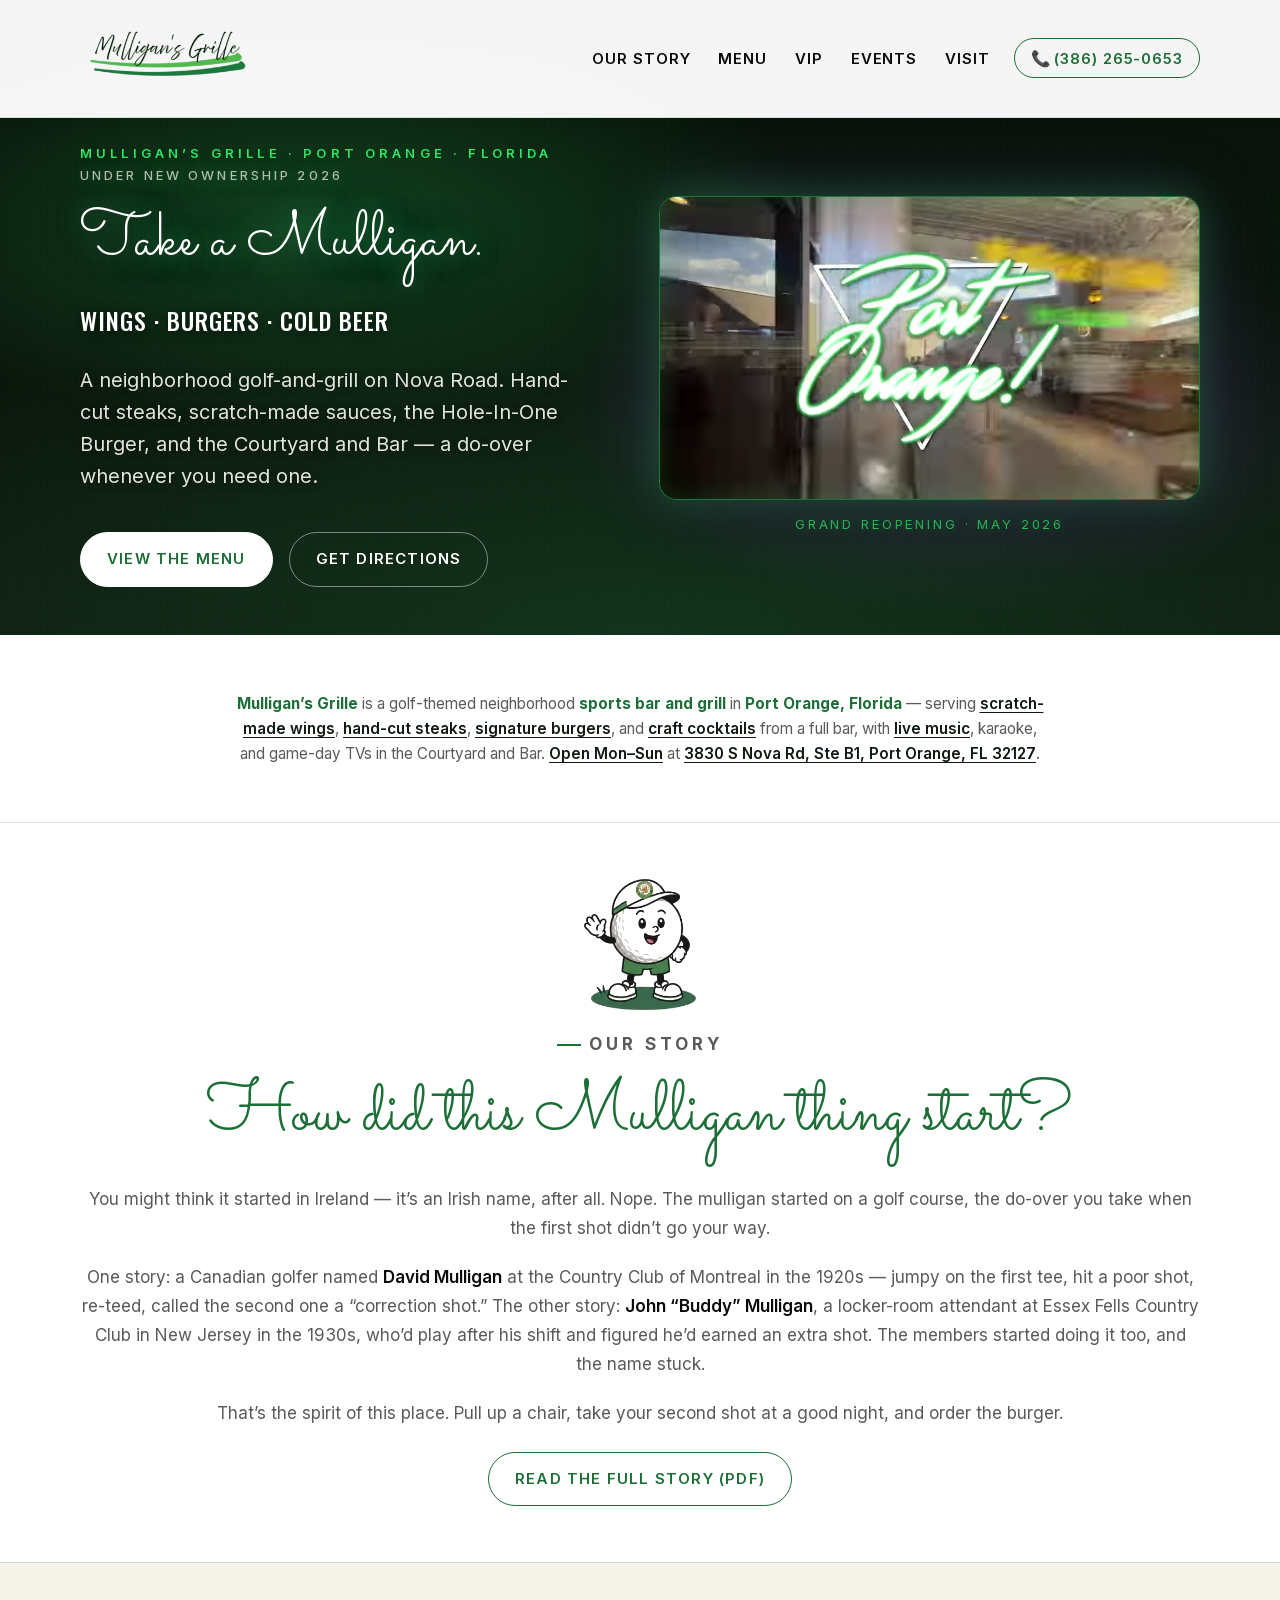
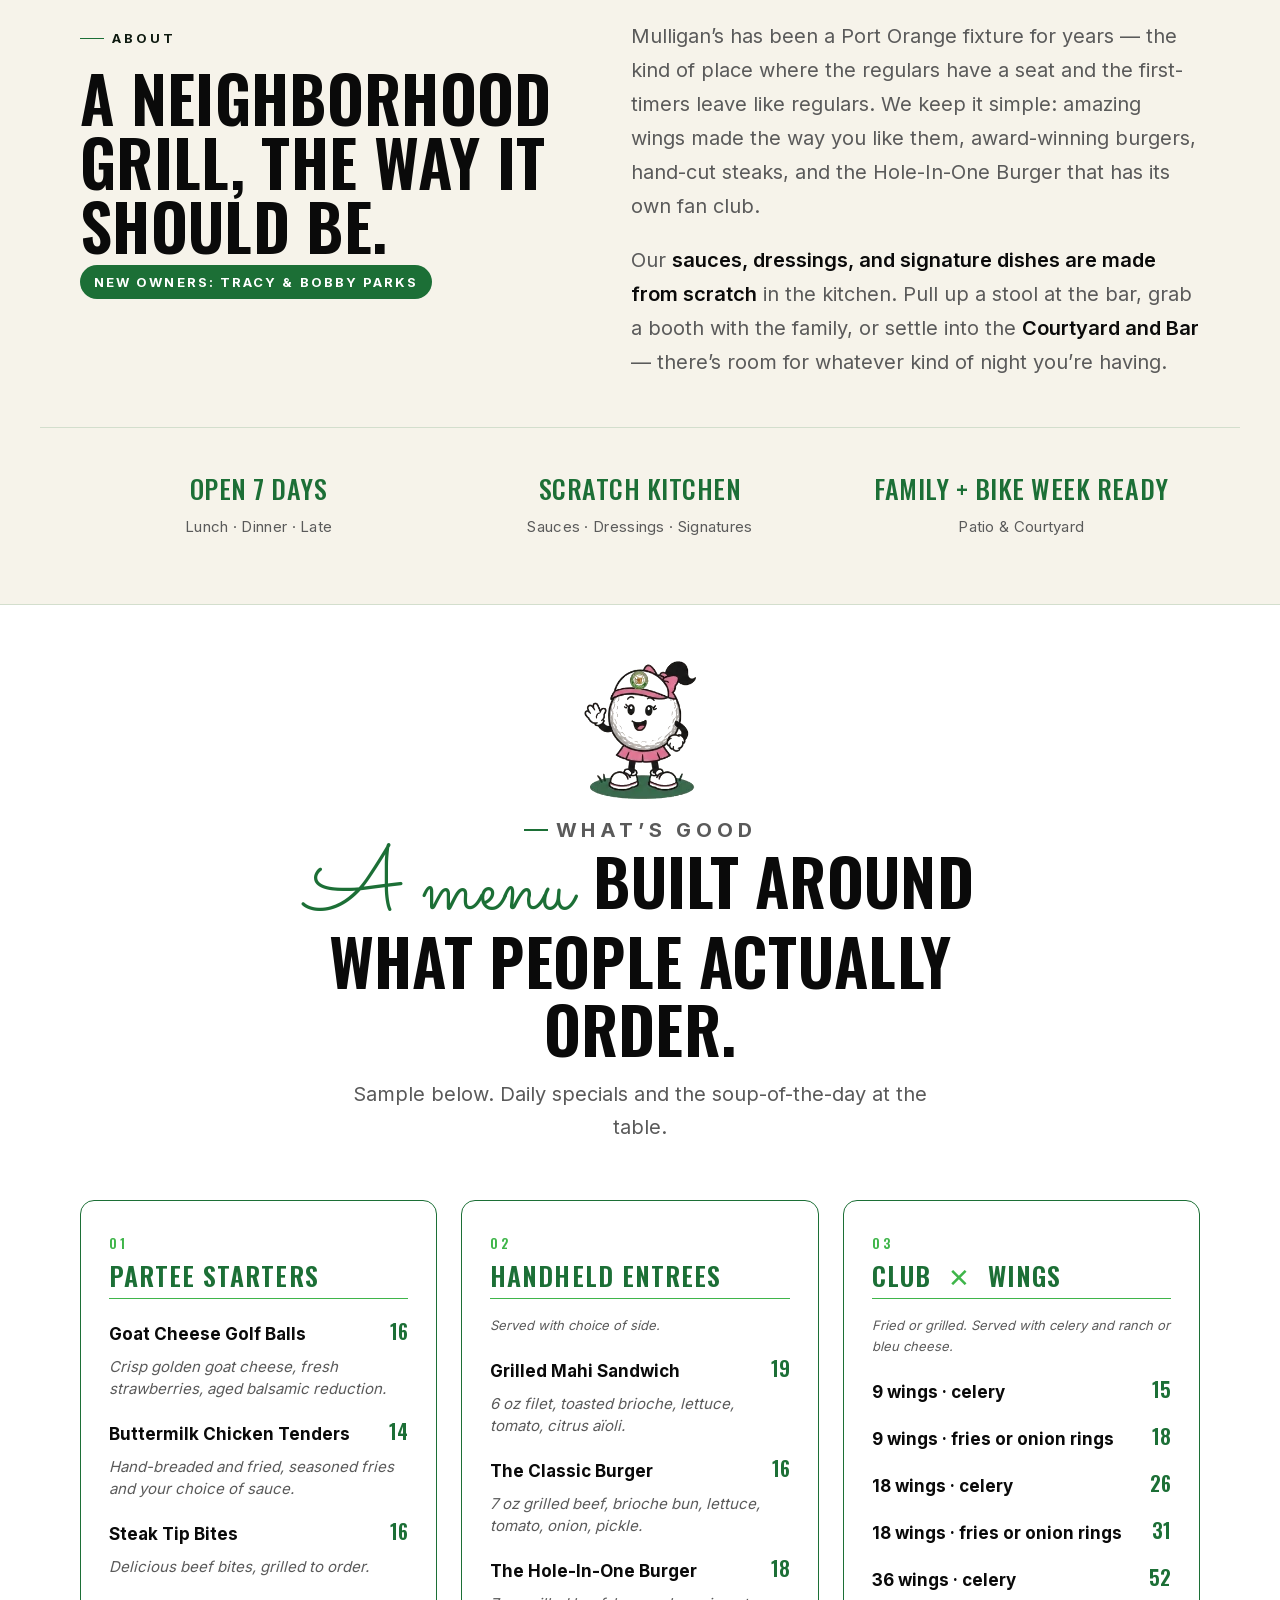
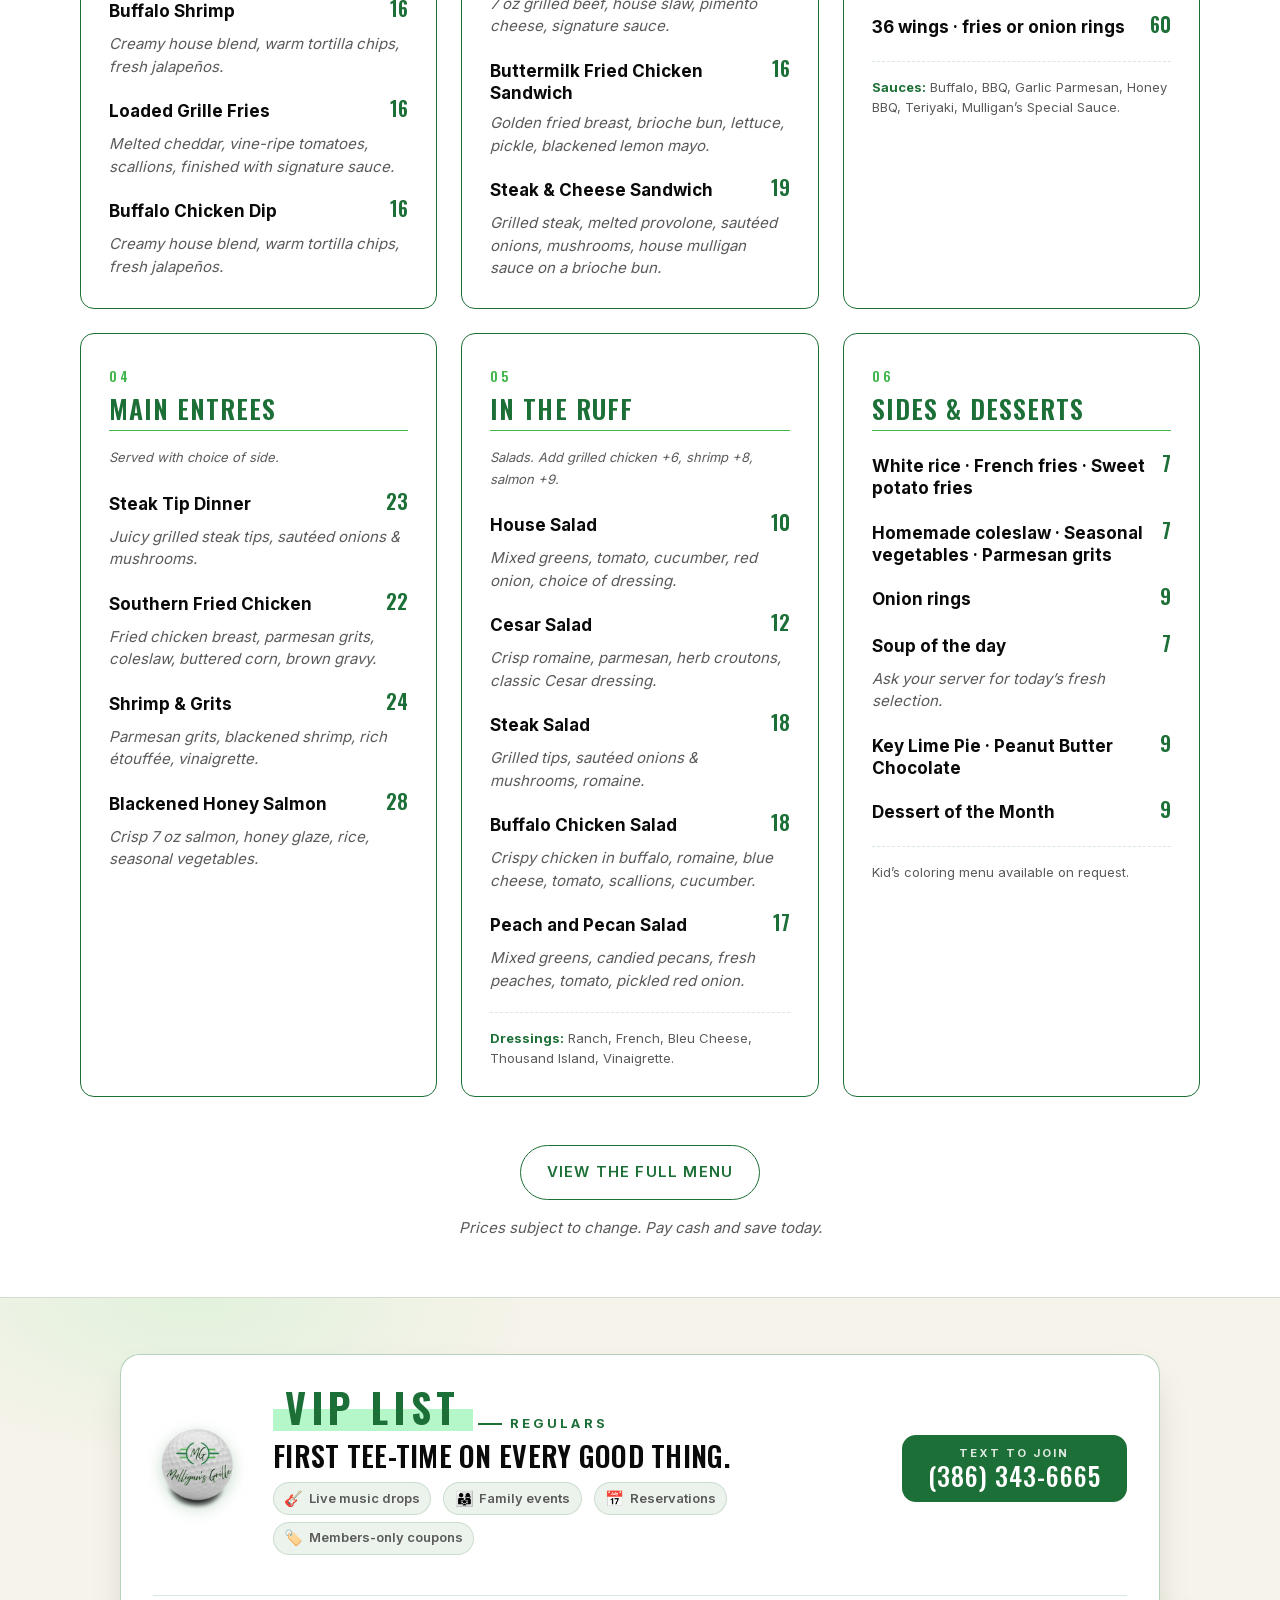
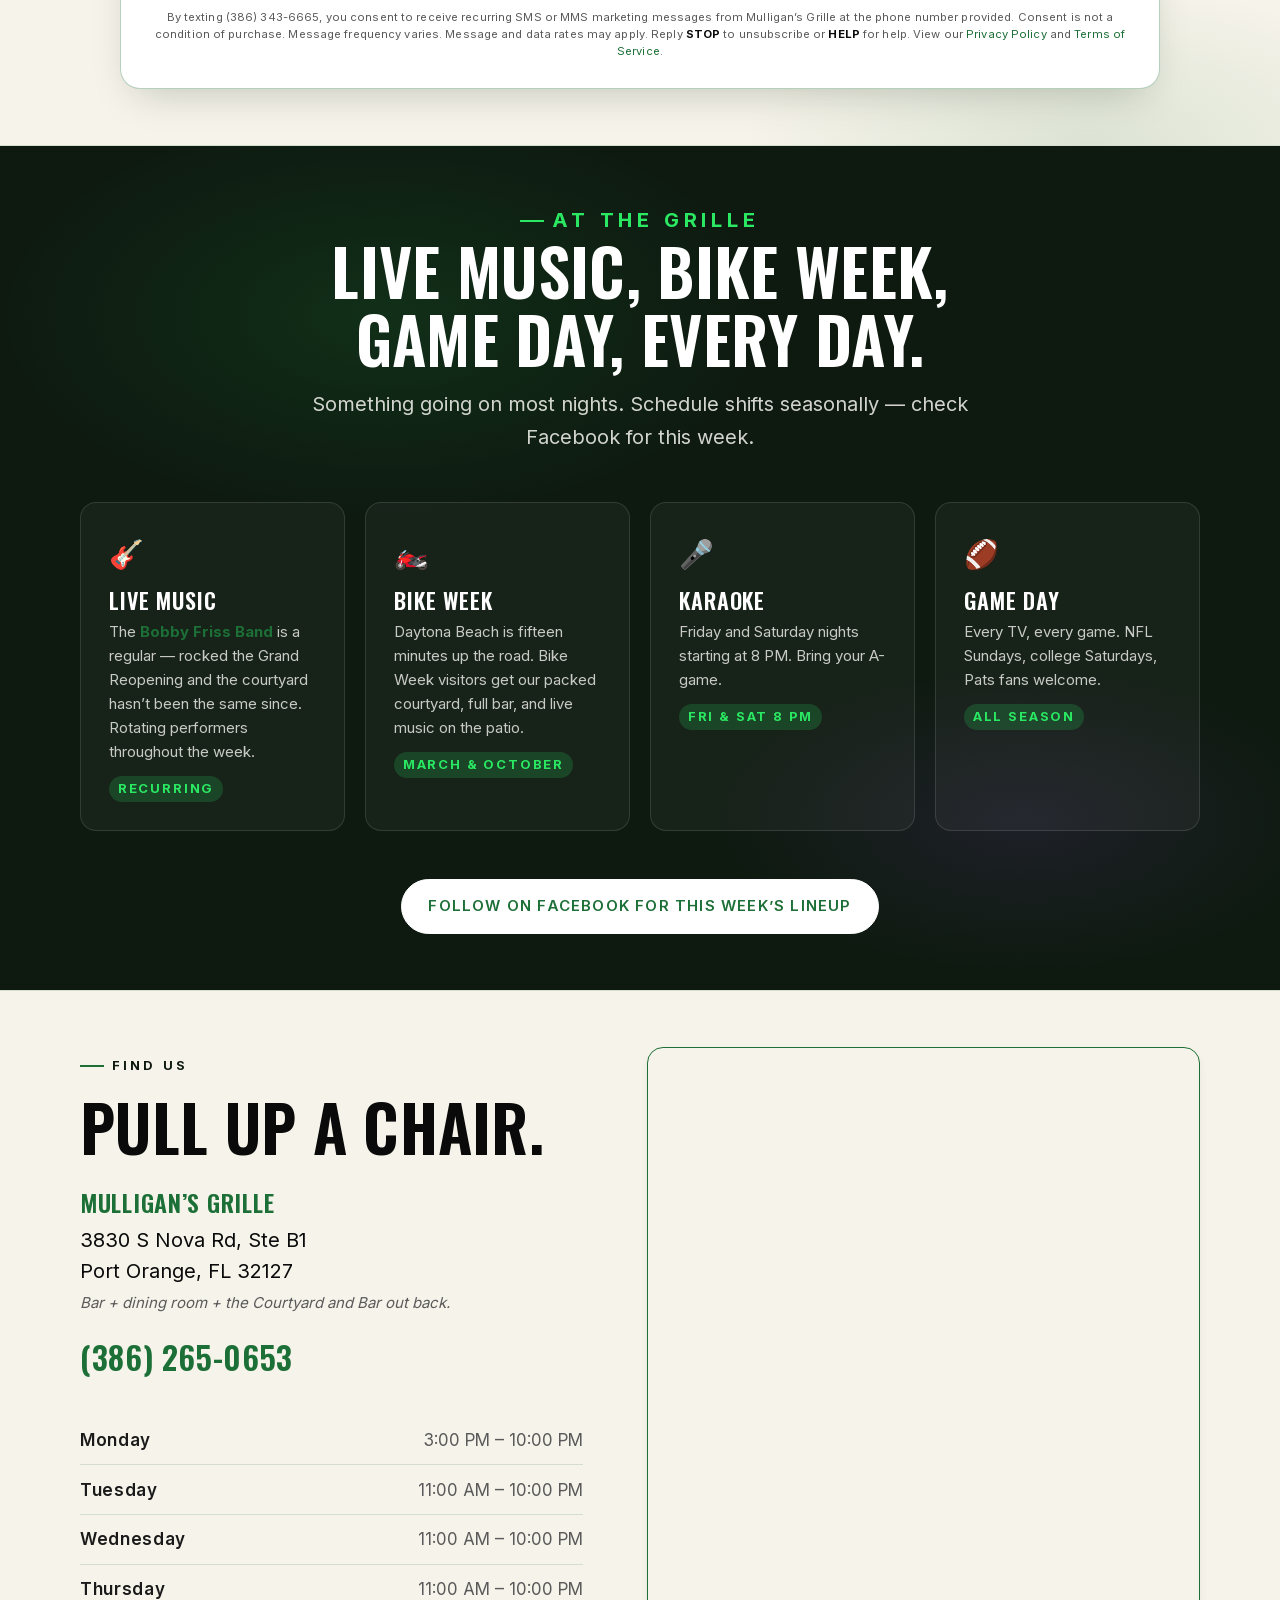
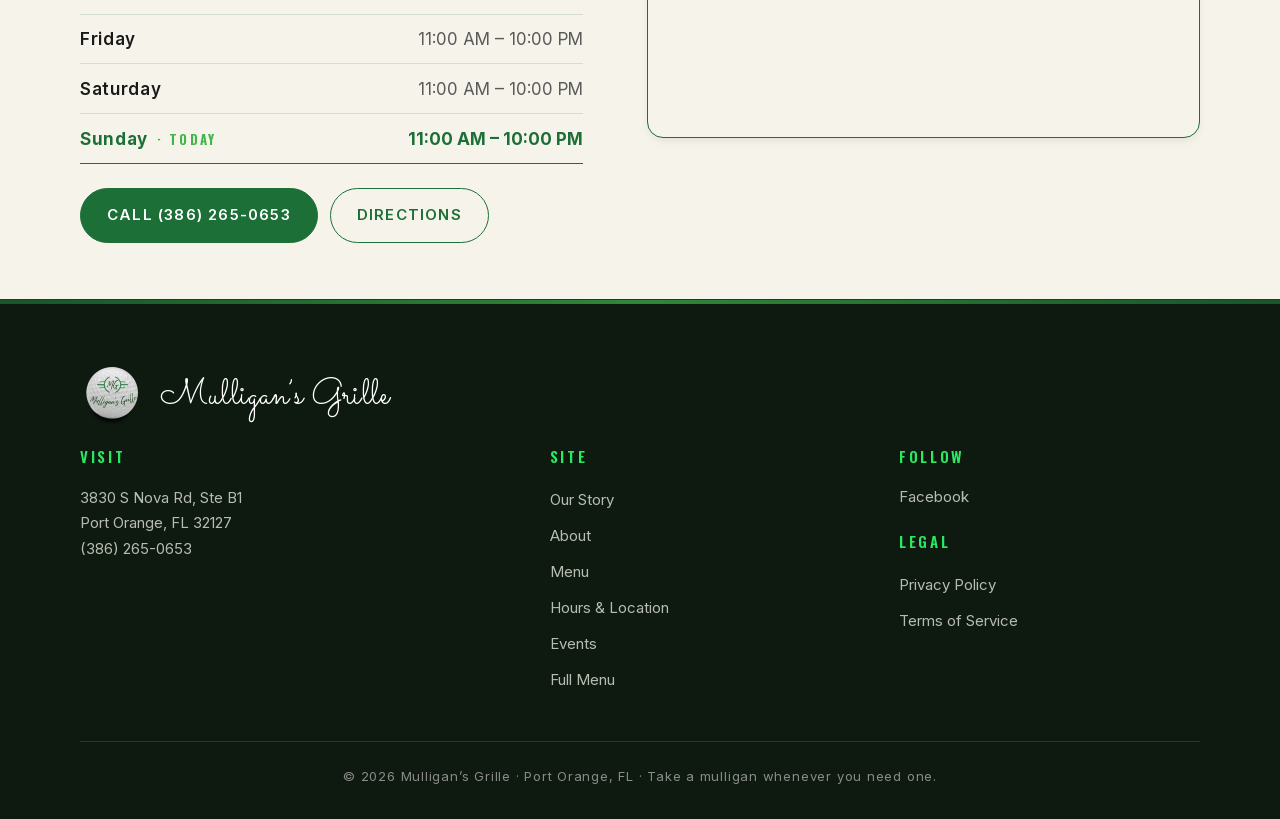
==== commit 27c9aaee: "Accessibility + SMS legal pass: contrast, VIP layout, /legal/ page Contrast (WCAG AA): .eyebrow and " ====
--- a/index.html
+++ b/index.html
@@ -99,6 +99,7 @@
 body{font-family:var(--font-body);font-size:var(--text-base);line-height:1.65;color:var(--text);background:var(--bg);overflow-x:hidden}
 img{max-width:100%;height:auto;display:block}
 picture{display:contents}
+picture>source{display:none}
 #header-sentinel{position:absolute;top:60px;left:0;width:1px;height:1px;pointer-events:none}
 a{color:var(--green-deep);text-decoration:none}
 button{font:inherit;cursor:pointer}
@@ -908,8 +909,16 @@
     <a href="sms:+13863436665" class="vip-number" aria-label="Text (386) 343-6665 to opt in">
       <span class="vip-number-label">Text to join</span>
       <span class="vip-number-digits">(386) 343-6665</span>
-      <span class="vip-number-fine">Msg rates may apply · no spam</span>
     </a>
+
+    <p class="vip-consent">
+      By texting (386) 343-6665, you consent to receive recurring SMS or MMS marketing messages from
+      Mulligan&rsquo;s Grille at the phone number provided. Consent is not a condition of purchase.
+      Message frequency varies. Message and data rates may apply. Reply <strong>STOP</strong> to
+      unsubscribe or <strong>HELP</strong> for help.
+      View our <a href="/legal/#privacy">Privacy Policy</a> and
+      <a href="/legal/#terms">Terms of Service</a>.
+    </p>
   </div>
 </section>
 
@@ -1038,6 +1047,11 @@
         <div class="z9-social">
           <a href="https://www.facebook.com/profile.php?id=61588425839792" target="_blank" rel="noopener">Facebook</a>
         </div>
+        <h4 style="margin-top:1.25rem">Legal</h4>
+        <ul>
+          <li><a href="/legal/#privacy">Privacy Policy</a></li>
+          <li><a href="/legal/#terms">Terms of Service</a></li>
+        </ul>
       </div>
     </div>
     <p class="z9-bottom">&copy; <span class="js-footer-year">2026</span> Mulligan&rsquo;s Grille · Port Orange, FL · Take a mulligan whenever you need one.</p>
--- a/assets/css/shared.css
+++ b/assets/css/shared.css
@@ -88,6 +88,11 @@
 
 img { max-width: 100%; height: auto; display: block; }
 picture { display: contents; }
+/* picture > source gets blockified into a grid/flex item when picture is
+   display:contents — without this override it claims a column and breaks
+   parent grid templates (UA display:none isn't enough to win against the
+   grid-item blockification). */
+picture > source { display: none; }
 
 /* Sentinel — see initScrollHeader in main.js. Placed at y=60 in the document
    so IntersectionObserver flips .is-scrolled when scrolled past 60px,
@@ -162,14 +167,14 @@
   font-weight: 700;
   letter-spacing: 0.24em;
   text-transform: uppercase;
-  color: var(--green);
+  color: var(--bg-dark);
   margin-bottom: 1rem;
 }
 .eyebrow::before {
   content: "";
   width: 24px;
   height: 1.5px;
-  background: var(--green);
+  background: var(--green-deep);
   display: inline-block;
 }
 
--- a/assets/css/page-home.css
+++ b/assets/css/page-home.css
@@ -240,11 +240,11 @@
 }
 
 .z3-declare-lede a {
-  color: var(--green);
+  color: var(--bg-dark);
   text-decoration: underline;
   text-decoration-thickness: 1px;
   text-underline-offset: 3px;
-  font-weight: 500;
+  font-weight: 600;
 }
 
 .z3-declare-lede a:hover,
@@ -800,14 +800,15 @@
   display: inline-flex;
   flex-direction: column;
   align-items: center;
-  gap: 0.15rem;
-  padding: 0.9rem 1.5rem;
+  gap: 0.25rem;
+  padding: 0.7rem 1.5rem;
   background: var(--green-deep);
   color: #fff;
   border: 2px solid var(--green-deep);
   border-radius: 14px;
   text-decoration: none;
   white-space: nowrap;
+  line-height: 1;
   transition: transform 0.25s var(--ease-out),
               background 0.25s var(--ease-out),
               box-shadow 0.25s var(--ease-out);
@@ -827,6 +828,7 @@
   letter-spacing: 0.18em;
   text-transform: uppercase;
   color: rgba(255, 255, 255, 0.85);
+  line-height: 1;
 }
 
 .vip-number-digits {
@@ -834,16 +836,25 @@
   font-size: clamp(1.25rem, 2.4vw, 1.6rem);
   letter-spacing: 0.04em;
   color: #fff;
-}
-
-.vip-number-fine {
-  margin-top: 0.2rem;
-  font-family: var(--font-body);
-  font-size: 0.65rem;
-  font-weight: 500;
-  letter-spacing: 0.06em;
-  text-transform: uppercase;
-  color: rgba(255, 255, 255, 0.7);
+  line-height: 1;
+}
+
+.vip-consent {
+  grid-column: 1 / -1;
+  margin: 0.5rem 0 0;
+  padding-top: 0.85rem;
+  border-top: 1px solid var(--border);
+  font-family: var(--font-body);
+  font-size: 0.7rem;
+  line-height: 1.5;
+  color: var(--text-muted);
+  text-align: center;
+  letter-spacing: 0.01em;
+}
+
+.vip-consent strong {
+  font-weight: 700;
+  color: var(--ink);
 }
 
 @media (max-width: 820px) {
@@ -854,6 +865,7 @@
   }
   .vip-perks { justify-content: center; }
   .vip-number { width: 100%; max-width: 320px; }
+  .vip-consent { padding-left: 0.5rem; padding-right: 0.5rem; }
 }
 
 /* ═══════════════════════════════════════
--- a/assets/css/shared.css
+++ b/assets/css/shared.css
@@ -88,6 +88,11 @@
 
 img { max-width: 100%; height: auto; display: block; }
 picture { display: contents; }
+/* picture > source gets blockified into a grid/flex item when picture is
+   display:contents — without this override it claims a column and breaks
+   parent grid templates (UA display:none isn't enough to win against the
+   grid-item blockification). */
+picture > source { display: none; }
 
 /* Sentinel — see initScrollHeader in main.js. Placed at y=60 in the document
    so IntersectionObserver flips .is-scrolled when scrolled past 60px,
@@ -162,14 +167,14 @@
   font-weight: 700;
   letter-spacing: 0.24em;
   text-transform: uppercase;
-  color: var(--green);
+  color: var(--bg-dark);
   margin-bottom: 1rem;
 }
 .eyebrow::before {
   content: "";
   width: 24px;
   height: 1.5px;
-  background: var(--green);
+  background: var(--green-deep);
   display: inline-block;
 }
 
--- a/assets/css/page-home.css
+++ b/assets/css/page-home.css
@@ -240,11 +240,11 @@
 }
 
 .z3-declare-lede a {
-  color: var(--green);
+  color: var(--bg-dark);
   text-decoration: underline;
   text-decoration-thickness: 1px;
   text-underline-offset: 3px;
-  font-weight: 500;
+  font-weight: 600;
 }
 
 .z3-declare-lede a:hover,
@@ -800,14 +800,15 @@
   display: inline-flex;
   flex-direction: column;
   align-items: center;
-  gap: 0.15rem;
-  padding: 0.9rem 1.5rem;
+  gap: 0.25rem;
+  padding: 0.7rem 1.5rem;
   background: var(--green-deep);
   color: #fff;
   border: 2px solid var(--green-deep);
   border-radius: 14px;
   text-decoration: none;
   white-space: nowrap;
+  line-height: 1;
   transition: transform 0.25s var(--ease-out),
               background 0.25s var(--ease-out),
               box-shadow 0.25s var(--ease-out);
@@ -827,6 +828,7 @@
   letter-spacing: 0.18em;
   text-transform: uppercase;
   color: rgba(255, 255, 255, 0.85);
+  line-height: 1;
 }
 
 .vip-number-digits {
@@ -834,16 +836,25 @@
   font-size: clamp(1.25rem, 2.4vw, 1.6rem);
   letter-spacing: 0.04em;
   color: #fff;
-}
-
-.vip-number-fine {
-  margin-top: 0.2rem;
-  font-family: var(--font-body);
-  font-size: 0.65rem;
-  font-weight: 500;
-  letter-spacing: 0.06em;
-  text-transform: uppercase;
-  color: rgba(255, 255, 255, 0.7);
+  line-height: 1;
+}
+
+.vip-consent {
+  grid-column: 1 / -1;
+  margin: 0.5rem 0 0;
+  padding-top: 0.85rem;
+  border-top: 1px solid var(--border);
+  font-family: var(--font-body);
+  font-size: 0.7rem;
+  line-height: 1.5;
+  color: var(--text-muted);
+  text-align: center;
+  letter-spacing: 0.01em;
+}
+
+.vip-consent strong {
+  font-weight: 700;
+  color: var(--ink);
 }
 
 @media (max-width: 820px) {
@@ -854,6 +865,7 @@
   }
   .vip-perks { justify-content: center; }
   .vip-number { width: 100%; max-width: 320px; }
+  .vip-consent { padding-left: 0.5rem; padding-right: 0.5rem; }
 }
 
 /* ═══════════════════════════════════════
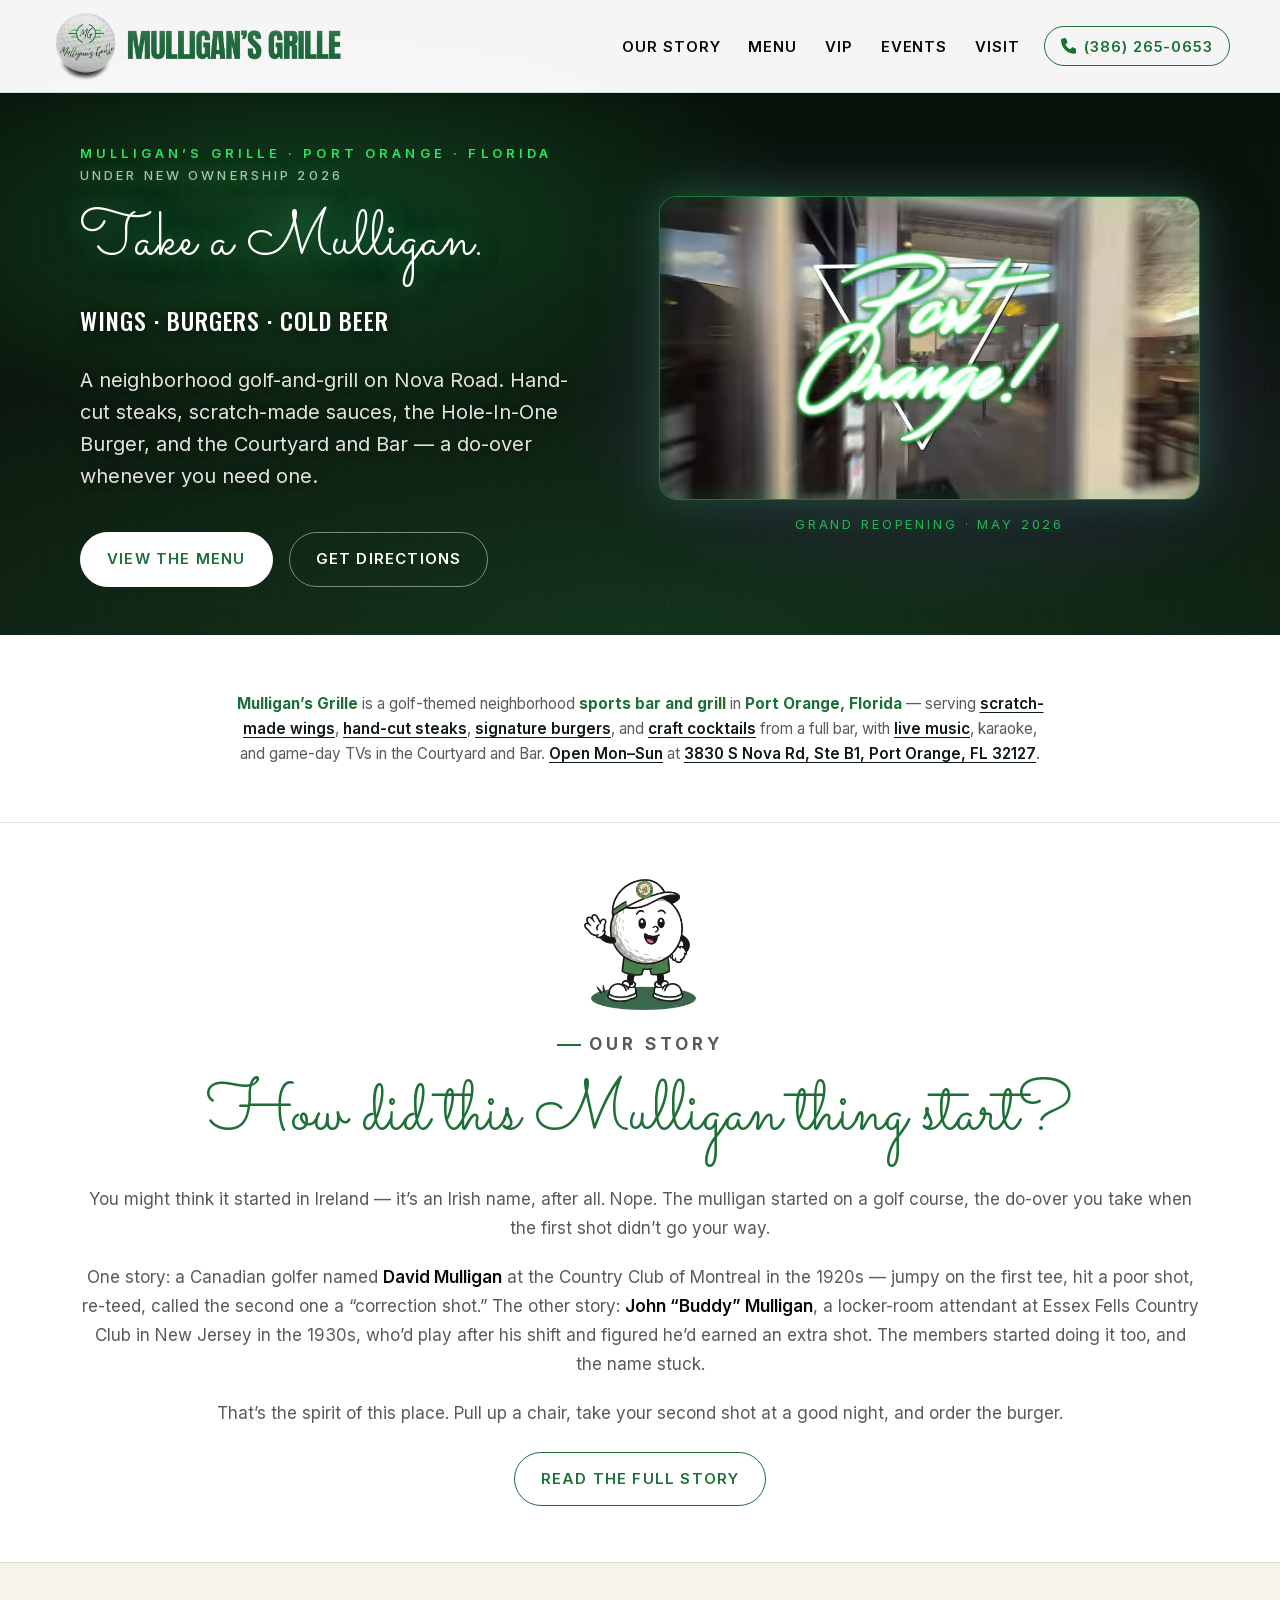
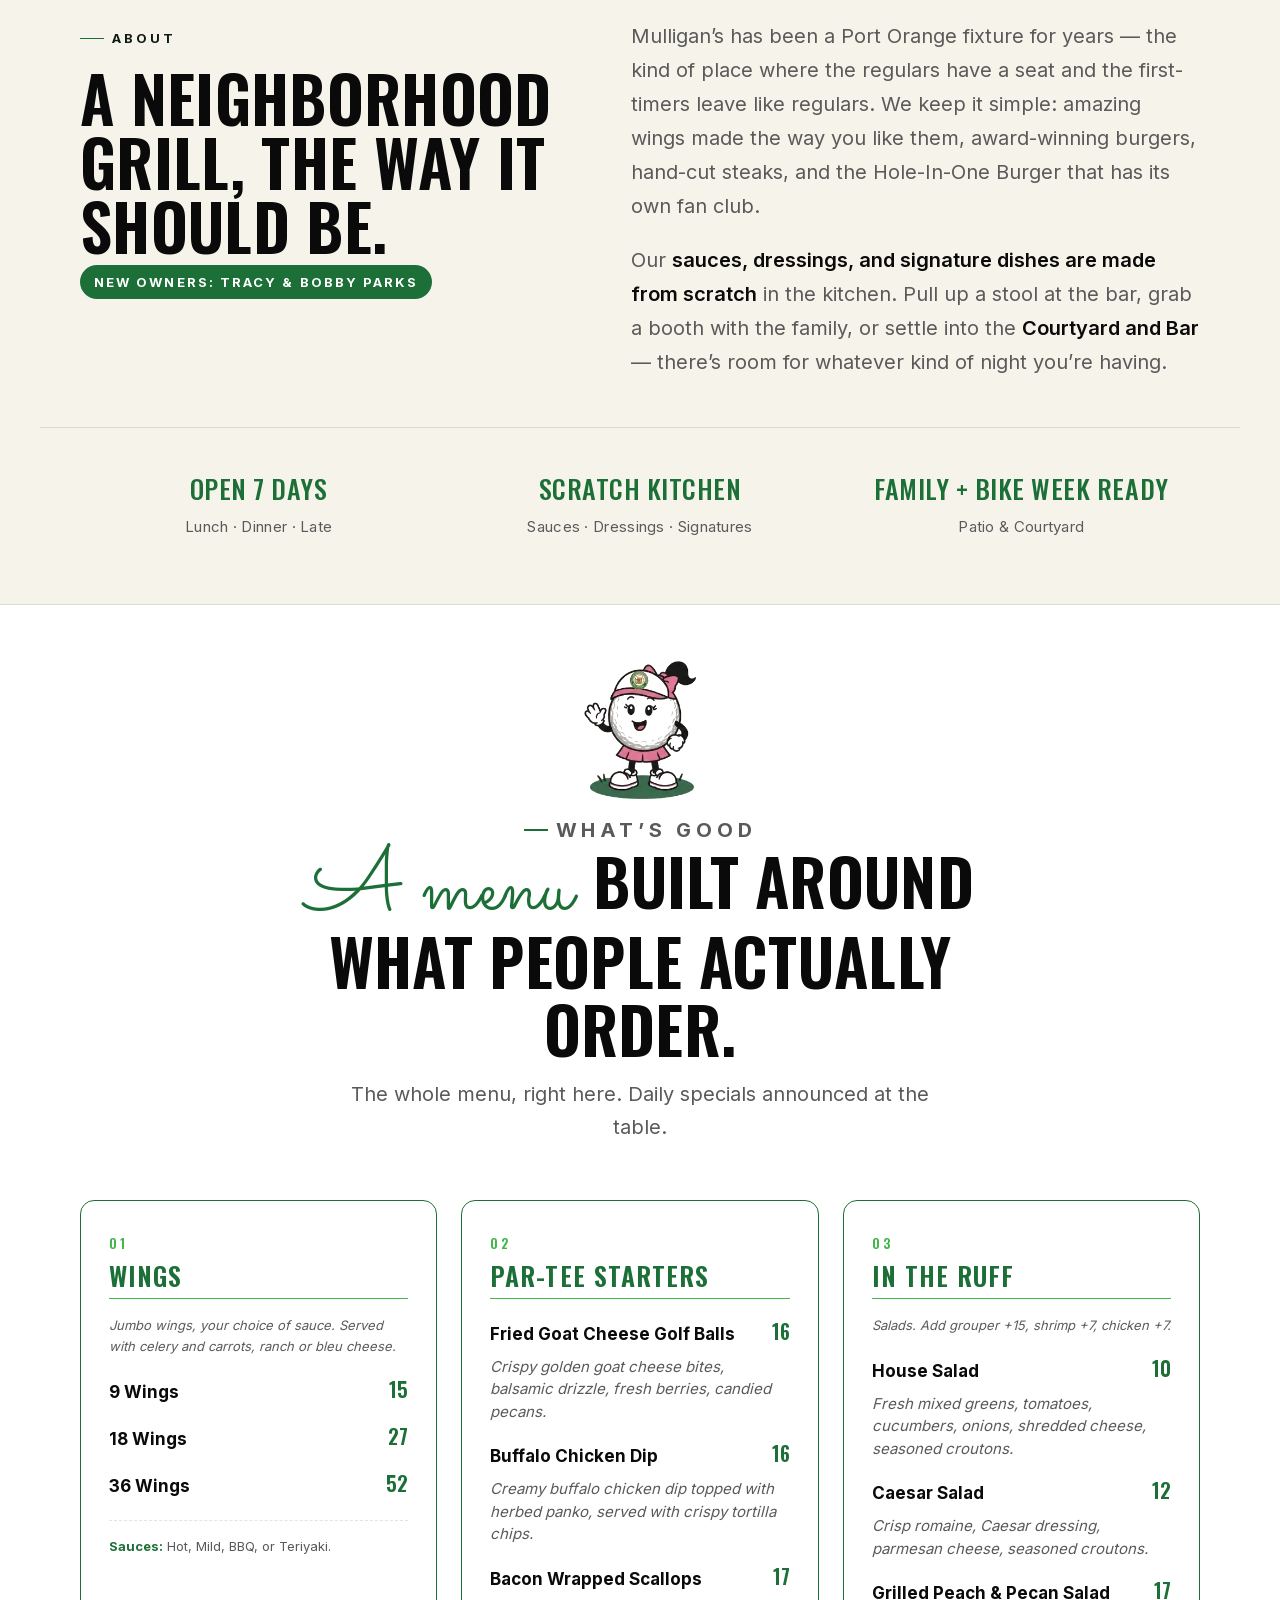
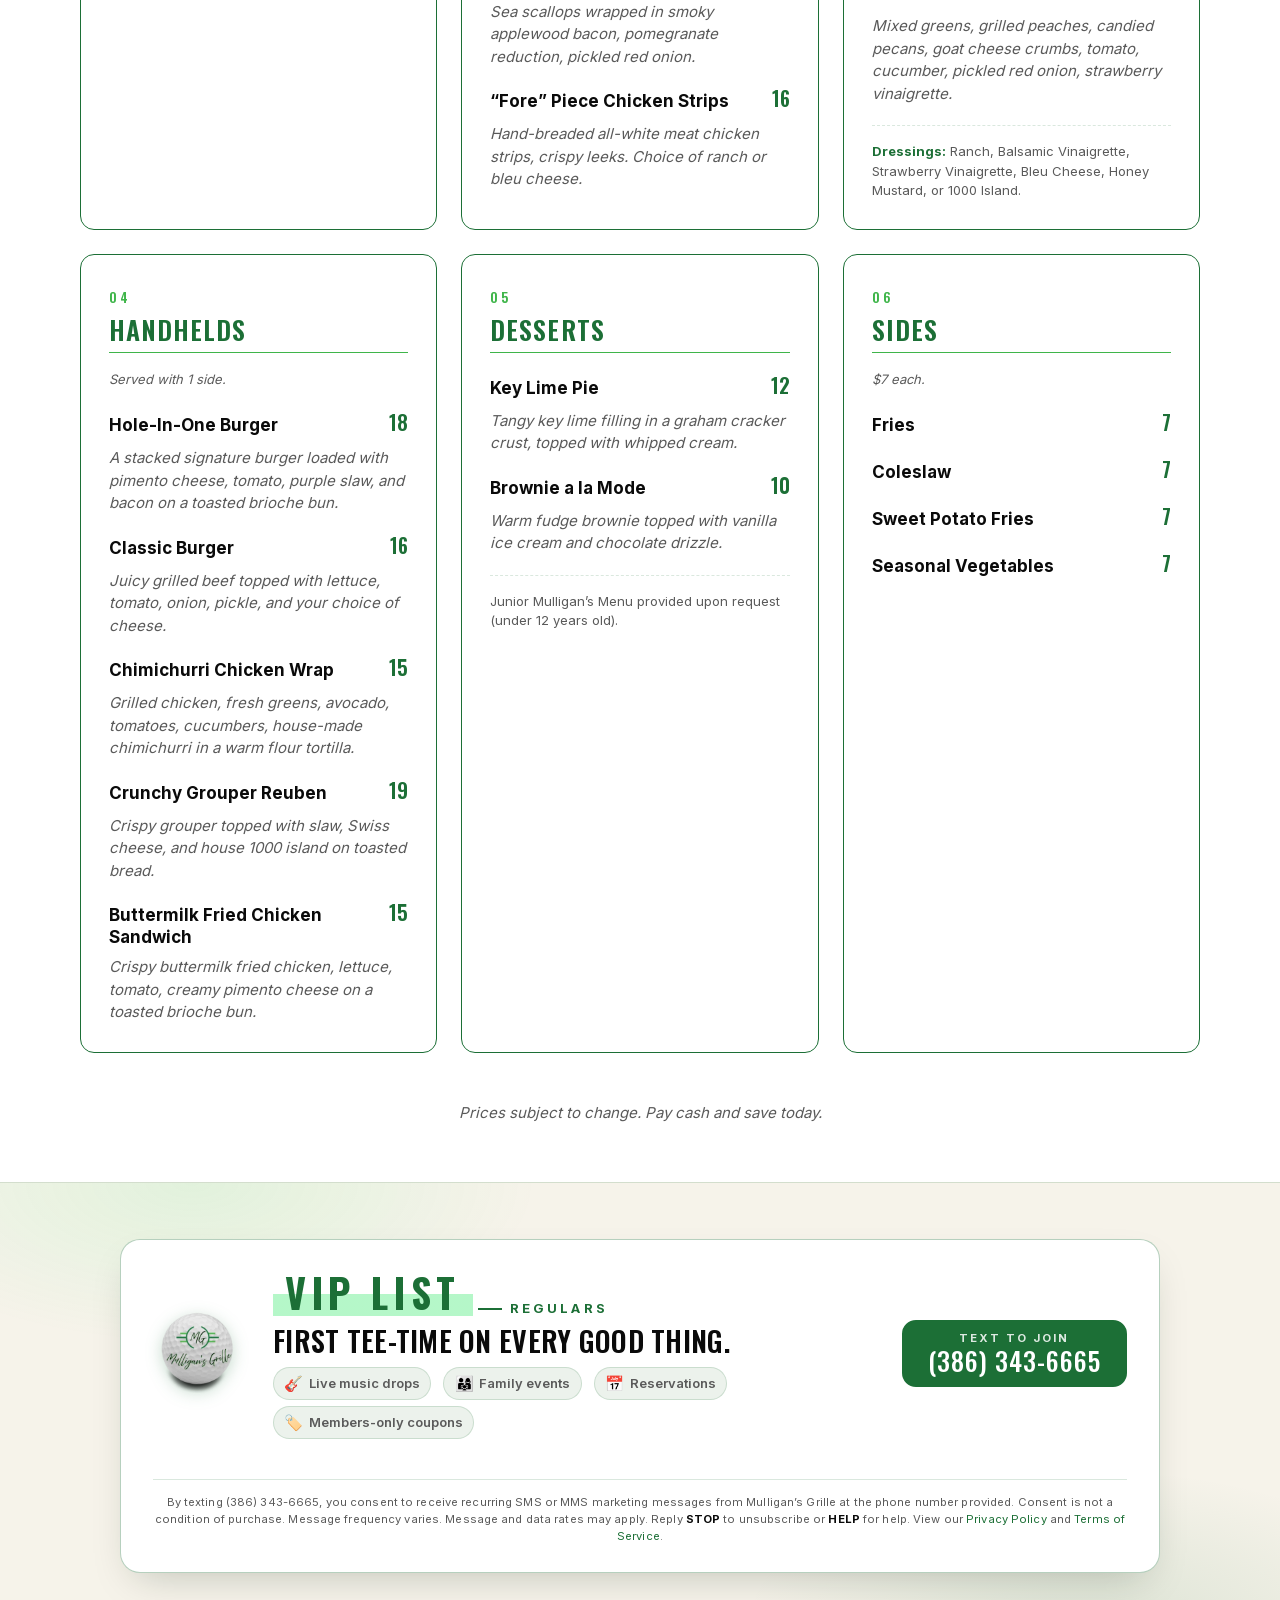
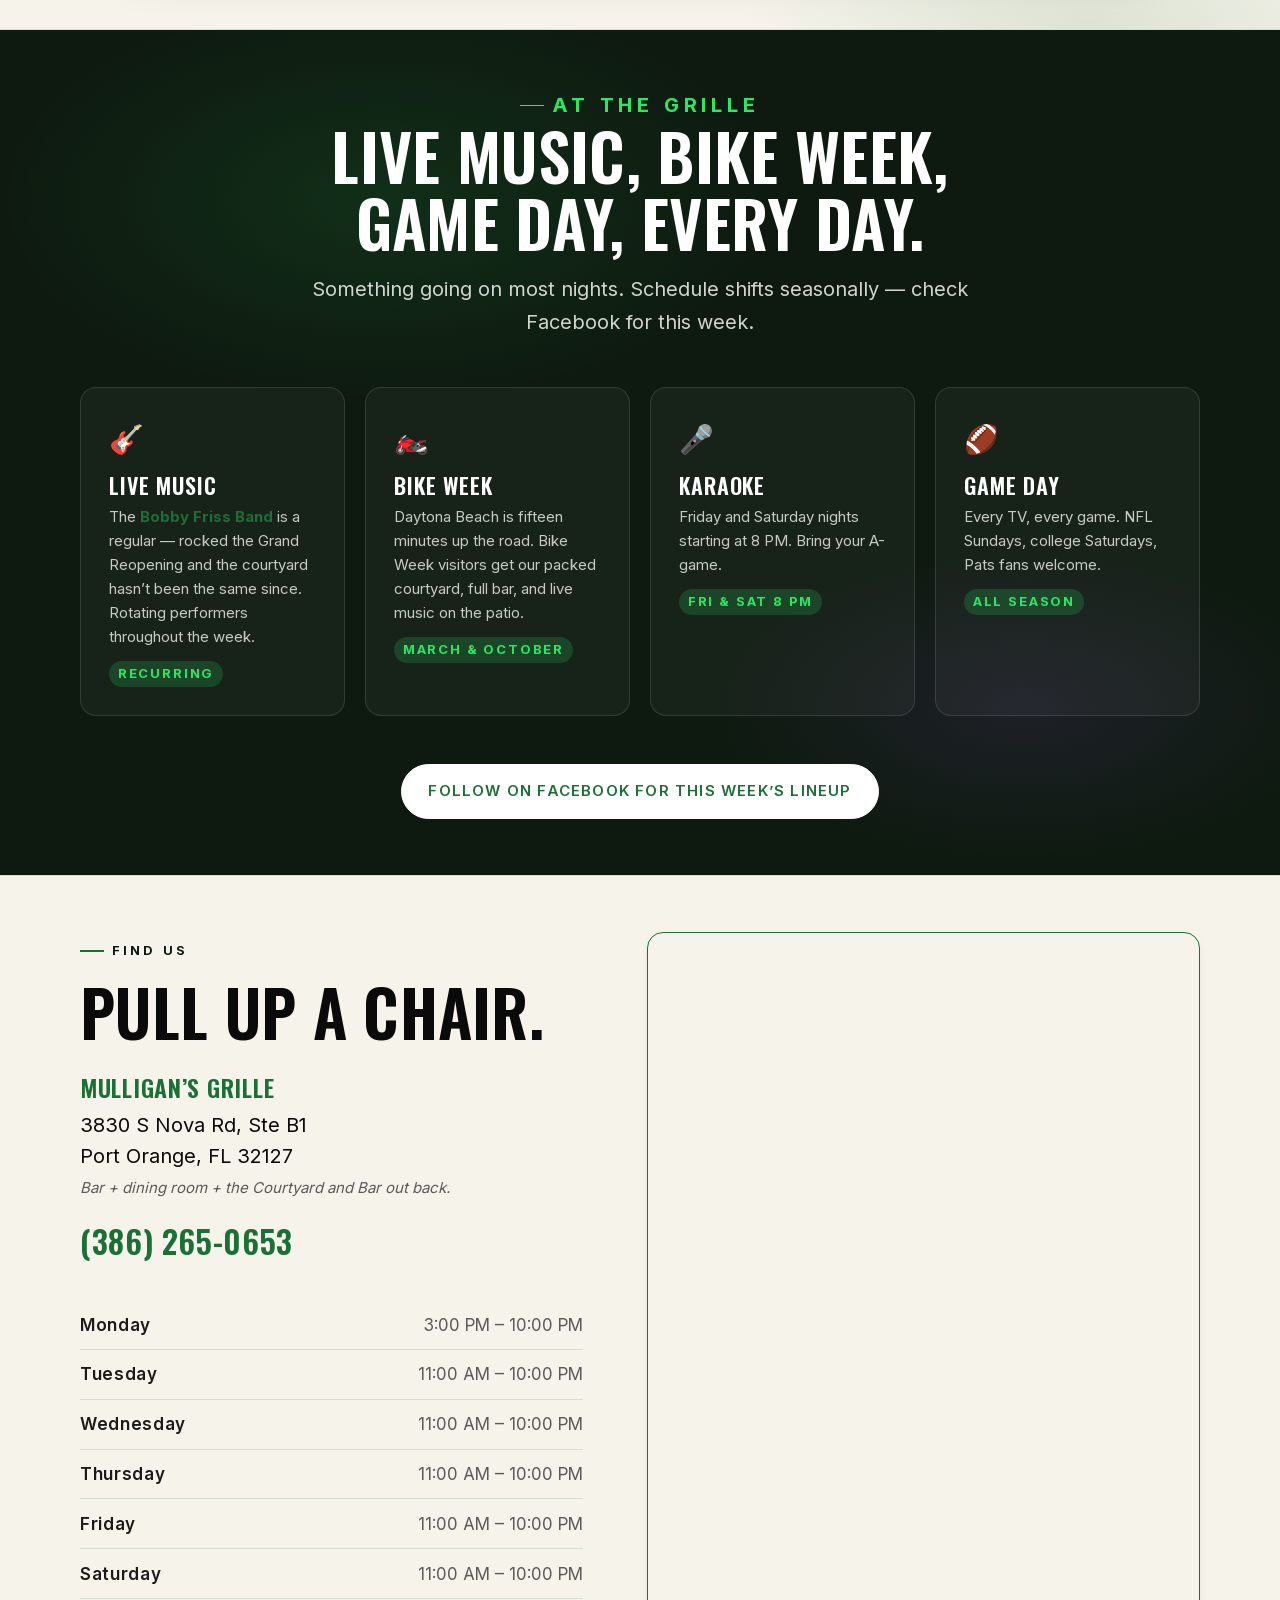
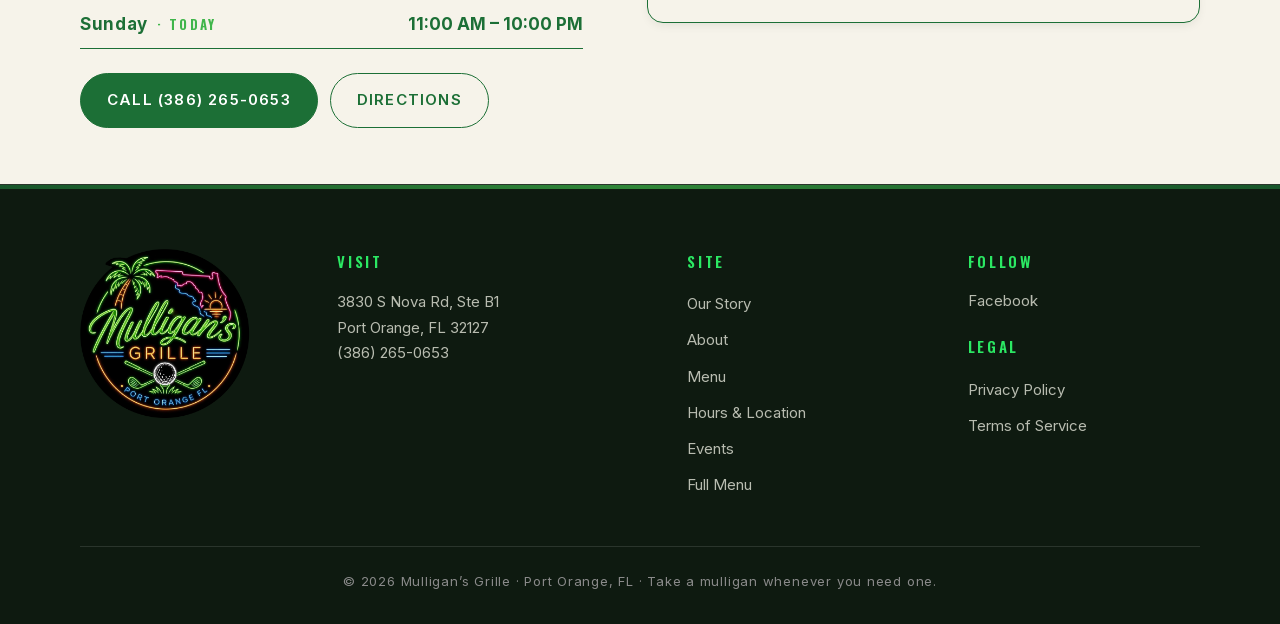
==== commit d6bbef3e: "Snapshot local working tree onto origin/main (story modal + pre-existing edits) The working director" ====
--- a/index.html
+++ b/index.html
@@ -93,7 +93,7 @@
 @font-face{font-family:'Inter';font-style:normal;font-weight:400 700;font-display:swap;src:url('/assets/fonts/inter-latin.woff2') format('woff2')}
 @font-face{font-family:'Oswald';font-style:normal;font-weight:500 700;font-display:swap;src:url('/assets/fonts/oswald-latin.woff2') format('woff2')}
 @font-face{font-family:'Sacramento';font-style:normal;font-weight:400;font-display:swap;src:url('/assets/fonts/sacramento-latin.woff2') format('woff2')}
-:root{--bg:#ffffff;--bg-elevated:#f6f3ea;--bg-soft:#ecf2ec;--bg-dark:#0e1a10;--bg-darker:#061008;--text:#1a1a1a;--text-on-dark:#f5f5f0;--text-muted:#5a5a5a;--text-muted-on-dark:#b8bcb0;--green:#3FB54A;--green-deep:#1C6F36;--green-neon:#2BE863;--ink:#0a0a0a;--border:rgba(28,111,54,0.16);--font-script:"Sacramento","Brush Script MT",cursive;--font-display:"Oswald",Impact,"Arial Narrow Bold",sans-serif;--font-body:"Inter",system-ui,-apple-system,"Segoe UI",sans-serif;--text-xs:0.8125rem;--text-sm:0.9375rem;--text-base:1.0625rem;--container:1200px;--gutter:clamp(1.25rem,4vw,2.5rem);--ease-out:cubic-bezier(0.16,1,0.3,1)}
+:root{--bg:#ffffff;--bg-elevated:#f6f3ea;--bg-soft:#ecf2ec;--bg-dark:#0e1a10;--bg-darker:#061008;--text:#1a1a1a;--text-on-dark:#f5f5f0;--text-muted:#5a5a5a;--text-muted-on-dark:#b8bcb0;--green:#3FB54A;--green-deep:#1C6F36;--green-neon:#2BE863;--ink:#0a0a0a;--border:rgba(28,111,54,0.16);--font-script:"Sacramento","Brush Script MT",cursive;--font-display:"Oswald",Impact,"Arial Narrow Bold",sans-serif;--font-body:"Inter",system-ui,-apple-system,"Segoe UI",sans-serif;--text-xs:0.8125rem;--text-sm:0.9375rem;--text-base:1.0625rem;--container:1200px;--gutter:clamp(1.25rem,4vw,2.5rem);--ease-out:cubic-bezier(0.16,1,0.3,1);--logo-h:72px;--logo-h-mobile:52px}
 *,*::before,*::after{box-sizing:border-box;margin:0;padding:0}
 html{scroll-behavior:smooth;-webkit-font-smoothing:antialiased}
 body{font-family:var(--font-body);font-size:var(--text-base);line-height:1.65;color:var(--text);background:var(--bg);overflow-x:hidden}
@@ -103,18 +103,26 @@
 #header-sentinel{position:absolute;top:60px;left:0;width:1px;height:1px;pointer-events:none}
 a{color:var(--green-deep);text-decoration:none}
 button{font:inherit;cursor:pointer}
-.z1-header{position:fixed;inset:0 0 auto 0;z-index:100;background:rgba(255,255,255,0.96);backdrop-filter:blur(12px);-webkit-backdrop-filter:blur(12px);border-bottom:1px solid var(--border)}
-.z1-inner{display:flex;align-items:center;gap:1.5rem;max-width:var(--container);margin-inline:auto;padding:0.9rem var(--gutter)}
+.z1-header{position:fixed;inset:0 0 auto 0;z-index:100;background:rgba(255,255,255,0.96);backdrop-filter:blur(12px);-webkit-backdrop-filter:blur(12px);border-bottom:1px solid var(--border);transition:transform 0.45s var(--ease-out)}
+.z1-header.is-hidden{transform:translateY(-100%)}
+.z1-header.is-nav-open.is-hidden{transform:none}
+.z1-inner{display:flex;align-items:center;gap:1.5rem;max-width:var(--container);margin-inline:auto;padding:10px}
 .z1-logo{display:inline-flex;align-items:center;line-height:1;margin-right:auto}
-.z1-logo img{height:88px;width:auto}
+.z1-logo img{height:var(--logo-h);width:auto}
 .z1-nav{display:flex}
 .z1-nav ul{display:flex;align-items:center;gap:1.75rem;list-style:none}
 .z1-nav a{font-family:var(--font-body);font-size:var(--text-sm);font-weight:600;letter-spacing:0.06em;text-transform:uppercase;color:var(--ink)}
 .z1-actions{display:flex;align-items:center;gap:0.75rem}
 .z1-phone-cta{display:inline-flex;align-items:center;gap:0.5rem;padding:0.5rem 1rem;font-family:var(--font-body);font-size:var(--text-sm);font-weight:600;letter-spacing:0.06em;text-transform:uppercase;border:1.5px solid var(--green-deep);color:var(--green-deep);border-radius:999px;background:transparent;min-height:40px;line-height:1}
-.z1-phone-icon{font-size:1.05em;line-height:1;display:inline-block;width:1em;text-align:center}
+.z1-phone-icon{display:inline-flex;line-height:1}
+.z1-phone-icon svg{width:1.05em;height:1.05em;display:block;fill:currentColor}
 .z1-mobile-toggle{display:none}
-@media (max-width:820px){.z1-mobile-toggle{display:flex;flex-direction:column;gap:5px;background:transparent;border:none;padding:8px}.z1-mobile-toggle span{display:block;width:26px;height:2px;background:var(--ink);border-radius:999px}.z1-logo img{height:68px}.z1-phone-cta{padding:0.5rem;width:40px;height:40px;justify-content:center;border-radius:50%}.z1-phone-text{position:absolute;width:1px;height:1px;padding:0;margin:-1px;overflow:hidden;clip:rect(0,0,0,0);white-space:nowrap;border:0}}
+.z1-mobile-toggle .z1-x{display:none;width:26px;height:26px}
+.z1-mobile-toggle .z1-x svg{width:100%;height:100%;display:block;fill:var(--ink)}
+.z1-header.is-nav-open .z1-mobile-toggle span{display:none}
+.z1-header.is-nav-open .z1-mobile-toggle .z1-x{display:block}
+@media (max-width:1024px){.z1-mobile-toggle{display:flex;flex-direction:column;gap:5px;background:transparent;border:none;padding:8px}.z1-mobile-toggle span{display:block;width:26px;height:2px;background:var(--ink);border-radius:999px}.z1-logo img{height:var(--logo-h-mobile)}}
+@media (max-width:720px){.z1-phone-cta{padding:0.5rem;width:40px;height:40px;justify-content:center;border-radius:50%}.z1-phone-icon svg{width:1.15rem;height:1.15rem}.z1-phone-text{position:absolute;width:1px;height:1px;padding:0;margin:-1px;overflow:hidden;clip:rect(0,0,0,0);white-space:nowrap;border:0}}
 .hero{position:relative;padding-block:9rem 3rem;display:flex;align-items:center;background:var(--bg-darker);overflow:hidden;isolation:isolate;min-height:60vh}
 .hero-bg{position:absolute;inset:0;z-index:0;background:linear-gradient(180deg,var(--bg-darker) 0%,#0a160c 60%,var(--bg-dark) 100%);pointer-events:none}
 .hero-inner{position:relative;max-width:var(--container);margin-inline:auto;padding-inline:var(--gutter);z-index:1;width:100%;display:grid;grid-template-columns:minmax(0,1fr) minmax(0,1.05fr);gap:clamp(2rem,5vw,4rem);align-items:center}
@@ -248,21 +256,36 @@
       "@type": "Menu",
       "@id": "https://mulligans-grille.com/#menu",
       "name": "Mulligan's Grille Menu",
-      "url": "https://mulligans-grille.com/menu.pdf",
       "inLanguage": "en-US",
       "provider": { "@id": "https://mulligans-grille.com/#restaurant" },
       "hasMenuSection": [
         {
           "@type": "MenuSection",
-          "name": "Wings & Starters",
+          "name": "Wings",
           "hasMenuItem": [
-            { "@type": "MenuItem", "name": "Loaded Grille Fries" },
-            { "@type": "MenuItem", "name": "Buffalo Wings" }
+            { "@type": "MenuItem", "name": "9 Wings" },
+            { "@type": "MenuItem", "name": "18 Wings" }
           ]
         },
         {
           "@type": "MenuSection",
-          "name": "Signature Burgers",
+          "name": "Par-Tee Starters",
+          "hasMenuItem": [
+            { "@type": "MenuItem", "name": "Fried Goat Cheese Golf Balls" },
+            { "@type": "MenuItem", "name": "Bacon Wrapped Scallops" }
+          ]
+        },
+        {
+          "@type": "MenuSection",
+          "name": "In The Ruff",
+          "hasMenuItem": [
+            { "@type": "MenuItem", "name": "House Salad" },
+            { "@type": "MenuItem", "name": "Grilled Peach & Pecan Salad" }
+          ]
+        },
+        {
+          "@type": "MenuSection",
+          "name": "Handhelds",
           "hasMenuItem": [
             { "@type": "MenuItem", "name": "Hole-In-One Burger" },
             { "@type": "MenuItem", "name": "Buttermilk Fried Chicken Sandwich" }
@@ -270,10 +293,18 @@
         },
         {
           "@type": "MenuSection",
-          "name": "Plates",
+          "name": "Desserts",
           "hasMenuItem": [
-            { "@type": "MenuItem", "name": "Southern Fried Chicken" },
-            { "@type": "MenuItem", "name": "Hand-Cut Steaks" }
+            { "@type": "MenuItem", "name": "Key Lime Pie" },
+            { "@type": "MenuItem", "name": "Brownie a la Mode" }
+          ]
+        },
+        {
+          "@type": "MenuSection",
+          "name": "Sides",
+          "hasMenuItem": [
+            { "@type": "MenuItem", "name": "Fries" },
+            { "@type": "MenuItem", "name": "Sweet Potato Fries" }
           ]
         }
       ]
@@ -519,10 +550,7 @@
 <header class="z1-header" id="site-header" data-zone="Z1-header">
   <div class="z1-inner">
     <a href="#top" class="z1-logo" aria-label="Mulligan's Grille home">
-      <picture>
-        <source srcset="/assets/images/logo-wordmark-320.webp" type="image/webp">
-        <img src="/assets/images/logo-wordmark-320.png" alt="Mulligan's Grille" width="320" height="160">
-      </picture>
+      <img src="/assets/images/logo-web.png" alt="Mulligan's Grille" width="1033" height="250">
     </a>
     <nav id="primary-nav" class="z1-nav" aria-label="Primary">
       <ul>
@@ -535,11 +563,12 @@
     </nav>
     <div class="z1-actions">
       <a href="tel:+13862650653" class="z1-phone-cta" aria-label="Call (386) 265-0653">
-        <span class="z1-phone-icon" aria-hidden="true">📞</span>
+        <span class="z1-phone-icon" aria-hidden="true"><svg viewBox="0 0 512 512" xmlns="http://www.w3.org/2000/svg"><path d="M164.9 24.6c-7.7-18.6-28-28.5-47.4-23.2l-88 24C12.1 30.2 0 46 0 64C0 311.4 200.6 512 448 512c18 0 33.8-12.1 38.6-29.5l24-88c5.3-19.4-4.6-39.7-23.2-47.4l-96-40c-16.3-6.8-35.2-2.1-46.3 11.6L304 368C234.3 334.7 177.3 277.7 144 207.3l49.2-40.2c13.7-11.1 18.4-30 11.6-46.3l-40-96z"/></svg></span>
         <span class="z1-phone-text">(386) 265-0653</span>
       </a>
-      <button class="z1-mobile-toggle" aria-expanded="false" aria-controls="primary-nav" aria-label="Toggle navigation">
+      <button class="z1-mobile-toggle" aria-expanded="false" aria-controls="primary-nav" aria-label="Open navigation">
         <span></span><span></span><span></span>
+        <span class="z1-x" aria-hidden="true"><svg viewBox="0 0 384 512" xmlns="http://www.w3.org/2000/svg"><path d="M342.6 150.6c12.5-12.5 12.5-32.8 0-45.3s-32.8-12.5-45.3 0L192 210.7 86.6 105.4c-12.5-12.5-32.8-12.5-45.3 0s-12.5 32.8 0 45.3L146.7 256 41.4 361.4c-12.5 12.5-12.5 32.8 0 45.3s32.8 12.5 45.3 0L192 301.3 297.4 406.6c12.5 12.5 32.8 12.5 45.3 0s12.5-32.8 0-45.3L237.3 256 342.6 150.6z"/></svg></span>
       </button>
     </div>
   </div>
@@ -623,10 +652,24 @@
     <p>That&rsquo;s the spirit of this place. Pull up a chair, take your second shot at a good night, and order the burger.</p>
 
     <div class="story-cta">
-      <a href="/assets/docs/mulligan-history.pdf" class="btn btn-ghost" target="_blank" rel="noopener">Read the full story (PDF)</a>
+      <button type="button" class="btn btn-ghost" data-story-open aria-haspopup="dialog" aria-controls="story-modal">Read the full story</button>
     </div>
   </div>
 </section>
+
+<!-- ═══ Story modal — full history, scrollable lightbox ════════ -->
+<div class="story-modal" id="story-modal" hidden>
+  <div class="story-modal__backdrop" data-story-close></div>
+  <div class="story-modal__dialog" role="dialog" aria-modal="true" aria-labelledby="story-modal-heading">
+    <button type="button" class="story-modal__close" data-story-close aria-label="Close">&times;</button>
+    <div class="story-modal__scroll">
+      <h2 id="story-modal-heading" class="script">How did this Mulligan thing start?</h2>
+      <p>So you might be thinking the Mulligan started in Ireland since it&rsquo;s an Irish name, but that doesn&rsquo;t appear to be the case. There are two popular theories, but it doesn&rsquo;t seem like the term became commonplace until several decades after the golfers named Mulligan played the game.</p>
+      <p>One was a Canadian golfer named <strong>David Mulligan</strong>, who played at the Country Club of Montreal back in the 1920s. Legend has it that David Mulligan, who was a bit jumpy or nervous on the first tee, hit a poor tee shot, re-teed, and hit another, calling the second one a &ldquo;correction shot.&rdquo; He eventually brought the concept to the storied Winged Foot Golf Club in Mamaroneck, N.Y.</p>
+      <p>Another theory has this practice named after <strong>John &ldquo;Buddy&rdquo; Mulligan</strong>, who was a locker room attendant at Essex Fells Country Club in New Jersey back in the 1930s. The story goes that after he would finish cleaning the locker room, he would play a round with the assistant pro and a member or two. Because they were able to practice before their round, and he wasn&rsquo;t, he believed he was entitled to an extra shot if he needed it when the round began. He would tell the members about his privilege, and the members started putting the practice in play as well, referring to the do-over as a Mulligan.</p>
+    </div>
+  </div>
+</div>
 
 <!-- ═══ About ══════════════════════════════════════════════════ -->
 <section class="about" id="about" aria-labelledby="about-heading" data-zone="Z5-about">
@@ -669,219 +712,167 @@
     </picture>
     <p class="eyebrow">What&rsquo;s good</p>
     <h2 id="menu-heading"><span class="script">A menu</span> built around what people actually order.</h2>
-    <p>Sample below. Daily specials and the soup-of-the-day at the table.</p>
+    <p>The whole menu, right here. Daily specials announced at the table.</p>
   </div>
 
   <div class="menu-grid">
 
-    <!-- 1. Partee Starters -->
+    <!-- 1. Wings -->
     <article class="menu-card reveal">
       <div class="menu-card-eyebrow">01</div>
-      <h3>Partee Starters</h3>
+      <h3>Wings</h3>
+      <p class="menu-card-served">Jumbo wings, your choice of sauce. Served with celery and carrots, ranch or bleu cheese.</p>
       <ul class="menu-items">
         <li class="menu-item">
-          <span class="menu-item-name">Goat Cheese Golf Balls</span>
+          <span class="menu-item-name">9 Wings</span>
+          <span class="menu-item-price">15</span>
+        </li>
+        <li class="menu-item">
+          <span class="menu-item-name">18 Wings</span>
+          <span class="menu-item-price">27</span>
+        </li>
+        <li class="menu-item">
+          <span class="menu-item-name">36 Wings</span>
+          <span class="menu-item-price">52</span>
+        </li>
+      </ul>
+      <p class="menu-card-note"><strong>Sauces:</strong> Hot, Mild, BBQ, or Teriyaki.</p>
+    </article>
+
+    <!-- 2. Par-Tee Starters -->
+    <article class="menu-card reveal">
+      <div class="menu-card-eyebrow">02</div>
+      <h3>Par-Tee Starters</h3>
+      <ul class="menu-items">
+        <li class="menu-item">
+          <span class="menu-item-name">Fried Goat Cheese Golf Balls</span>
           <span class="menu-item-price">16</span>
-          <span class="menu-item-desc">Crisp golden goat cheese, fresh strawberries, aged balsamic reduction.</span>
-        </li>
-        <li class="menu-item">
-          <span class="menu-item-name">Buttermilk Chicken Tenders</span>
-          <span class="menu-item-price">14</span>
-          <span class="menu-item-desc">Hand-breaded and fried, seasoned fries and your choice of sauce.</span>
-        </li>
-        <li class="menu-item">
-          <span class="menu-item-name">Steak Tip Bites</span>
-          <span class="menu-item-price">16</span>
-          <span class="menu-item-desc">Delicious beef bites, grilled to order.</span>
-        </li>
-        <li class="menu-item">
-          <span class="menu-item-name">Buffalo Shrimp</span>
-          <span class="menu-item-price">16</span>
-          <span class="menu-item-desc">Creamy house blend, warm tortilla chips, fresh jalape&ntilde;os.</span>
-        </li>
-        <li class="menu-item">
-          <span class="menu-item-name">Loaded Grille Fries</span>
-          <span class="menu-item-price">16</span>
-          <span class="menu-item-desc">Melted cheddar, vine-ripe tomatoes, scallions, finished with signature sauce.</span>
+          <span class="menu-item-desc">Crispy golden goat cheese bites, balsamic drizzle, fresh berries, candied pecans.</span>
         </li>
         <li class="menu-item">
           <span class="menu-item-name">Buffalo Chicken Dip</span>
           <span class="menu-item-price">16</span>
-          <span class="menu-item-desc">Creamy house blend, warm tortilla chips, fresh jalape&ntilde;os.</span>
+          <span class="menu-item-desc">Creamy buffalo chicken dip topped with herbed panko, served with crispy tortilla chips.</span>
+        </li>
+        <li class="menu-item">
+          <span class="menu-item-name">Bacon Wrapped Scallops</span>
+          <span class="menu-item-price">17</span>
+          <span class="menu-item-desc">Sea scallops wrapped in smoky applewood bacon, pomegranate reduction, pickled red onion.</span>
+        </li>
+        <li class="menu-item">
+          <span class="menu-item-name">&ldquo;Fore&rdquo; Piece Chicken Strips</span>
+          <span class="menu-item-price">16</span>
+          <span class="menu-item-desc">Hand-breaded all-white meat chicken strips, crispy leeks. Choice of ranch or bleu cheese.</span>
         </li>
       </ul>
     </article>
 
-    <!-- 2. Handheld Entrees -->
+    <!-- 3. In The Ruff (Salads) -->
     <article class="menu-card reveal">
-      <div class="menu-card-eyebrow">02</div>
-      <h3>Handheld Entrees</h3>
-      <p class="menu-card-served">Served with choice of side.</p>
+      <div class="menu-card-eyebrow">03</div>
+      <h3>In The Ruff</h3>
+      <p class="menu-card-served">Salads. Add grouper +15, shrimp +7, chicken +7.</p>
       <ul class="menu-items">
         <li class="menu-item">
-          <span class="menu-item-name">Grilled Mahi Sandwich</span>
+          <span class="menu-item-name">House Salad</span>
+          <span class="menu-item-price">10</span>
+          <span class="menu-item-desc">Fresh mixed greens, tomatoes, cucumbers, onions, shredded cheese, seasoned croutons.</span>
+        </li>
+        <li class="menu-item">
+          <span class="menu-item-name">Caesar Salad</span>
+          <span class="menu-item-price">12</span>
+          <span class="menu-item-desc">Crisp romaine, Caesar dressing, parmesan cheese, seasoned croutons.</span>
+        </li>
+        <li class="menu-item">
+          <span class="menu-item-name">Grilled Peach &amp; Pecan Salad</span>
+          <span class="menu-item-price">17</span>
+          <span class="menu-item-desc">Mixed greens, grilled peaches, candied pecans, goat cheese crumbs, tomato, cucumber, pickled red onion, strawberry vinaigrette.</span>
+        </li>
+      </ul>
+      <p class="menu-card-note"><strong>Dressings:</strong> Ranch, Balsamic Vinaigrette, Strawberry Vinaigrette, Bleu Cheese, Honey Mustard, or 1000 Island.</p>
+    </article>
+
+    <!-- 4. Handhelds -->
+    <article class="menu-card reveal">
+      <div class="menu-card-eyebrow">04</div>
+      <h3>Handhelds</h3>
+      <p class="menu-card-served">Served with 1 side.</p>
+      <ul class="menu-items">
+        <li class="menu-item">
+          <span class="menu-item-name">Hole-In-One Burger</span>
+          <span class="menu-item-price">18</span>
+          <span class="menu-item-desc">A stacked signature burger loaded with pimento cheese, tomato, purple slaw, and bacon on a toasted brioche bun.</span>
+        </li>
+        <li class="menu-item">
+          <span class="menu-item-name">Classic Burger</span>
+          <span class="menu-item-price">16</span>
+          <span class="menu-item-desc">Juicy grilled beef topped with lettuce, tomato, onion, pickle, and your choice of cheese.</span>
+        </li>
+        <li class="menu-item">
+          <span class="menu-item-name">Chimichurri Chicken Wrap</span>
+          <span class="menu-item-price">15</span>
+          <span class="menu-item-desc">Grilled chicken, fresh greens, avocado, tomatoes, cucumbers, house-made chimichurri in a warm flour tortilla.</span>
+        </li>
+        <li class="menu-item">
+          <span class="menu-item-name">Crunchy Grouper Reuben</span>
           <span class="menu-item-price">19</span>
-          <span class="menu-item-desc">6 oz filet, toasted brioche, lettuce, tomato, citrus a&iuml;oli.</span>
-        </li>
-        <li class="menu-item">
-          <span class="menu-item-name">The Classic Burger</span>
-          <span class="menu-item-price">16</span>
-          <span class="menu-item-desc">7 oz grilled beef, brioche bun, lettuce, tomato, onion, pickle.</span>
-        </li>
-        <li class="menu-item">
-          <span class="menu-item-name">The Hole-In-One Burger</span>
-          <span class="menu-item-price">18</span>
-          <span class="menu-item-desc">7 oz grilled beef, house slaw, pimento cheese, signature sauce.</span>
+          <span class="menu-item-desc">Crispy grouper topped with slaw, Swiss cheese, and house 1000 island on toasted bread.</span>
         </li>
         <li class="menu-item">
           <span class="menu-item-name">Buttermilk Fried Chicken Sandwich</span>
-          <span class="menu-item-price">16</span>
-          <span class="menu-item-desc">Golden fried breast, brioche bun, lettuce, pickle, blackened lemon mayo.</span>
-        </li>
-        <li class="menu-item">
-          <span class="menu-item-name">Steak &amp; Cheese Sandwich</span>
-          <span class="menu-item-price">19</span>
-          <span class="menu-item-desc">Grilled steak, melted provolone, saut&eacute;ed onions, mushrooms, house mulligan sauce on a brioche bun.</span>
+          <span class="menu-item-price">15</span>
+          <span class="menu-item-desc">Crispy buttermilk fried chicken, lettuce, tomato, creamy pimento cheese on a toasted brioche bun.</span>
         </li>
       </ul>
     </article>
 
-    <!-- 3. Club ✕ Wings -->
+    <!-- 5. Desserts -->
     <article class="menu-card reveal">
-      <div class="menu-card-eyebrow">03</div>
-      <h3>Club <span class="x">✕</span> Wings</h3>
-      <p class="menu-card-served">Fried or grilled. Served with celery and ranch or bleu cheese.</p>
+      <div class="menu-card-eyebrow">05</div>
+      <h3>Desserts</h3>
       <ul class="menu-items">
         <li class="menu-item">
-          <span class="menu-item-name">9 wings &middot; celery</span>
-          <span class="menu-item-price">15</span>
-        </li>
-        <li class="menu-item">
-          <span class="menu-item-name">9 wings &middot; fries or onion rings</span>
-          <span class="menu-item-price">18</span>
-        </li>
-        <li class="menu-item">
-          <span class="menu-item-name">18 wings &middot; celery</span>
-          <span class="menu-item-price">26</span>
-        </li>
-        <li class="menu-item">
-          <span class="menu-item-name">18 wings &middot; fries or onion rings</span>
-          <span class="menu-item-price">31</span>
-        </li>
-        <li class="menu-item">
-          <span class="menu-item-name">36 wings &middot; celery</span>
-          <span class="menu-item-price">52</span>
-        </li>
-        <li class="menu-item">
-          <span class="menu-item-name">36 wings &middot; fries or onion rings</span>
-          <span class="menu-item-price">60</span>
+          <span class="menu-item-name">Key Lime Pie</span>
+          <span class="menu-item-price">12</span>
+          <span class="menu-item-desc">Tangy key lime filling in a graham cracker crust, topped with whipped cream.</span>
+        </li>
+        <li class="menu-item">
+          <span class="menu-item-name">Brownie a la Mode</span>
+          <span class="menu-item-price">10</span>
+          <span class="menu-item-desc">Warm fudge brownie topped with vanilla ice cream and chocolate drizzle.</span>
         </li>
       </ul>
-      <p class="menu-card-note"><strong>Sauces:</strong> Buffalo, BBQ, Garlic Parmesan, Honey BBQ, Teriyaki, Mulligan&rsquo;s Special Sauce.</p>
+      <p class="menu-card-note">Junior Mulligan&rsquo;s Menu provided upon request (under 12 years old).</p>
     </article>
 
-    <!-- 4. Main Entrees -->
+    <!-- 6. Sides -->
     <article class="menu-card reveal">
-      <div class="menu-card-eyebrow">04</div>
-      <h3>Main Entrees</h3>
-      <p class="menu-card-served">Served with choice of side.</p>
+      <div class="menu-card-eyebrow">06</div>
+      <h3>Sides</h3>
+      <p class="menu-card-served">$7 each.</p>
       <ul class="menu-items">
         <li class="menu-item">
-          <span class="menu-item-name">Steak Tip Dinner</span>
-          <span class="menu-item-price">23</span>
-          <span class="menu-item-desc">Juicy grilled steak tips, saut&eacute;ed onions &amp; mushrooms.</span>
-        </li>
-        <li class="menu-item">
-          <span class="menu-item-name">Southern Fried Chicken</span>
-          <span class="menu-item-price">22</span>
-          <span class="menu-item-desc">Fried chicken breast, parmesan grits, coleslaw, buttered corn, brown gravy.</span>
-        </li>
-        <li class="menu-item">
-          <span class="menu-item-name">Shrimp &amp; Grits</span>
-          <span class="menu-item-price">24</span>
-          <span class="menu-item-desc">Parmesan grits, blackened shrimp, rich &eacute;touff&eacute;e, vinaigrette.</span>
-        </li>
-        <li class="menu-item">
-          <span class="menu-item-name">Blackened Honey Salmon</span>
-          <span class="menu-item-price">28</span>
-          <span class="menu-item-desc">Crisp 7 oz salmon, honey glaze, rice, seasonal vegetables.</span>
+          <span class="menu-item-name">Fries</span>
+          <span class="menu-item-price">7</span>
+        </li>
+        <li class="menu-item">
+          <span class="menu-item-name">Coleslaw</span>
+          <span class="menu-item-price">7</span>
+        </li>
+        <li class="menu-item">
+          <span class="menu-item-name">Sweet Potato Fries</span>
+          <span class="menu-item-price">7</span>
+        </li>
+        <li class="menu-item">
+          <span class="menu-item-name">Seasonal Vegetables</span>
+          <span class="menu-item-price">7</span>
         </li>
       </ul>
     </article>
 
-    <!-- 5. In the Ruff (Salads) -->
-    <article class="menu-card reveal">
-      <div class="menu-card-eyebrow">05</div>
-      <h3>In the Ruff</h3>
-      <p class="menu-card-served">Salads. Add grilled chicken +6, shrimp +8, salmon +9.</p>
-      <ul class="menu-items">
-        <li class="menu-item">
-          <span class="menu-item-name">House Salad</span>
-          <span class="menu-item-price">10</span>
-          <span class="menu-item-desc">Mixed greens, tomato, cucumber, red onion, choice of dressing.</span>
-        </li>
-        <li class="menu-item">
-          <span class="menu-item-name">Cesar Salad</span>
-          <span class="menu-item-price">12</span>
-          <span class="menu-item-desc">Crisp romaine, parmesan, herb croutons, classic Cesar dressing.</span>
-        </li>
-        <li class="menu-item">
-          <span class="menu-item-name">Steak Salad</span>
-          <span class="menu-item-price">18</span>
-          <span class="menu-item-desc">Grilled tips, saut&eacute;ed onions &amp; mushrooms, romaine.</span>
-        </li>
-        <li class="menu-item">
-          <span class="menu-item-name">Buffalo Chicken Salad</span>
-          <span class="menu-item-price">18</span>
-          <span class="menu-item-desc">Crispy chicken in buffalo, romaine, blue cheese, tomato, scallions, cucumber.</span>
-        </li>
-        <li class="menu-item">
-          <span class="menu-item-name">Peach and Pecan Salad</span>
-          <span class="menu-item-price">17</span>
-          <span class="menu-item-desc">Mixed greens, candied pecans, fresh peaches, tomato, pickled red onion.</span>
-        </li>
-      </ul>
-      <p class="menu-card-note"><strong>Dressings:</strong> Ranch, French, Bleu Cheese, Thousand Island, Vinaigrette.</p>
-    </article>
-
-    <!-- 6. Sides & Desserts -->
-    <article class="menu-card reveal">
-      <div class="menu-card-eyebrow">06</div>
-      <h3>Sides &amp; Desserts</h3>
-      <ul class="menu-items">
-        <li class="menu-item">
-          <span class="menu-item-name">White rice · French fries · Sweet potato fries</span>
-          <span class="menu-item-price">7</span>
-        </li>
-        <li class="menu-item">
-          <span class="menu-item-name">Homemade coleslaw · Seasonal vegetables · Parmesan grits</span>
-          <span class="menu-item-price">7</span>
-        </li>
-        <li class="menu-item">
-          <span class="menu-item-name">Onion rings</span>
-          <span class="menu-item-price">9</span>
-        </li>
-        <li class="menu-item">
-          <span class="menu-item-name">Soup of the day</span>
-          <span class="menu-item-price">7</span>
-          <span class="menu-item-desc">Ask your server for today&rsquo;s fresh selection.</span>
-        </li>
-        <li class="menu-item">
-          <span class="menu-item-name">Key Lime Pie · Peanut Butter Chocolate</span>
-          <span class="menu-item-price">9</span>
-        </li>
-        <li class="menu-item">
-          <span class="menu-item-name">Dessert of the Month</span>
-          <span class="menu-item-price">9</span>
-        </li>
-      </ul>
-      <p class="menu-card-note">Kid&rsquo;s coloring menu available on request.</p>
-    </article>
-
   </div>
 
   <div class="menu-cta reveal">
-    <a href="/menu.pdf" class="btn btn-ghost" target="_blank" rel="noopener">View the Full Menu</a>
     <span class="menu-cta-note">Prices subject to change. Pay cash and save today.</span>
   </div>
 </section>
@@ -1015,14 +1006,12 @@
 <!-- ═══ Z9: Footer ═════════════════════════════════════════════ -->
 <footer class="z9-footer" data-zone="Z9-footer">
   <div class="z9-inner">
-    <div class="z9-brand">
-      <picture>
-        <source srcset="/assets/images/logo-golfball-256.webp" type="image/webp">
-        <img src="/assets/images/logo-golfball-256.png" alt="" aria-hidden="true" width="64" height="64" loading="lazy" decoding="async">
-      </picture>
-      <h3>Mulligan&rsquo;s Grille</h3>
-    </div>
     <div class="z9-cols">
+      <div class="z9-logo-col">
+        <a href="/" class="z9-logo-link" aria-label="Mulligan&rsquo;s Grille — back to top">
+          <img src="/assets/images/logo-neon.png" alt="Mulligan&rsquo;s Grille" width="1254" height="1254" loading="lazy" decoding="async">
+        </a>
+      </div>
       <div>
         <h4>Visit</h4>
         <address>
@@ -1039,7 +1028,7 @@
           <li><a href="#menu">Menu</a></li>
           <li><a href="#visit">Hours &amp; Location</a></li>
           <li><a href="#events">Events</a></li>
-          <li><a href="/menu.pdf" target="_blank" rel="noopener">Full Menu</a></li>
+          <li><a href="/#menu">Full Menu</a></li>
         </ul>
       </div>
       <div>
--- a/assets/css/shared.css
+++ b/assets/css/shared.css
@@ -64,6 +64,10 @@
   --container-wide:  1320px;
   --gutter:          clamp(1.25rem, 4vw, 2.5rem);
   --section-padding: clamp(5.5rem, 10vw, 8rem);
+
+  /* Header logo height (single source of truth — see .z1-logo img) */
+  --logo-h:        72px;
+  --logo-h-mobile: 52px;
 }
 
 /* ═══════════════════════════════════════
@@ -301,11 +305,21 @@
   backdrop-filter: blur(12px);
   -webkit-backdrop-filter: blur(12px);
   border-bottom: 1px solid var(--border);
-  transition: box-shadow 0.3s var(--ease-out);
+  transition: transform 0.45s var(--ease-out), box-shadow 0.3s var(--ease-out);
 }
 
 .z1-header.is-scrolled {
   box-shadow: var(--shadow-sm);
+}
+
+/* Slide the bar up out of view on scroll-down (toggled by initScrollHeader) */
+.z1-header.is-hidden {
+  transform: translateY(-100%);
+}
+
+/* Never hide while the mobile menu is open (header is the nav's containing block) */
+.z1-header.is-nav-open.is-hidden {
+  transform: none;
 }
 
 .z1-inner {
@@ -314,7 +328,7 @@
   gap: 1.5rem;
   max-width: var(--container);
   margin-inline: auto;
-  padding: 0.9rem var(--gutter);
+  padding: 10px;
 }
 
 .z1-logo {
@@ -326,7 +340,7 @@
   margin-right: auto;
 }
 .z1-logo img {
-  height: 88px;
+  height: var(--logo-h);
   width: auto;
 }
 
@@ -392,8 +406,15 @@
   color: #fff;
 }
 .z1-phone-icon {
-  font-size: 1.05em;
+  display: inline-flex;
   line-height: 1;
+}
+.z1-phone-icon svg {
+  width: 1.05em;
+  height: 1.05em;
+  display: block;
+  /* Inherits the CTA's color, so :hover (color:#fff) turns the icon white too */
+  fill: currentColor;
 }
 
 .z1-mobile-toggle {
@@ -412,35 +433,24 @@
   transition: transform 0.3s var(--ease-out), opacity 0.2s var(--ease-out);
   border-radius: 999px;
 }
-.z1-header.is-nav-open .z1-mobile-toggle span:nth-child(1) { transform: translateY(7px) rotate(45deg); }
-.z1-header.is-nav-open .z1-mobile-toggle span:nth-child(2) { opacity: 0; }
-.z1-header.is-nav-open .z1-mobile-toggle span:nth-child(3) { transform: translateY(-7px) rotate(-45deg); }
-
-@media (max-width: 820px) {
+/* Closed → hamburger bars; open → dedicated X (the toggle is top-right, z 100). */
+.z1-mobile-toggle .z1-x {
+  display: none;
+  width: 26px;
+  height: 26px;
+}
+.z1-mobile-toggle .z1-x svg {
+  width: 100%;
+  height: 100%;
+  display: block;
+  fill: var(--ink);
+}
+.z1-header.is-nav-open .z1-mobile-toggle span { display: none; }
+.z1-header.is-nav-open .z1-mobile-toggle .z1-x { display: block; }
+
+@media (max-width: 1024px) {
   .z1-mobile-toggle { display: flex; }
-  .z1-logo img { height: 68px; }
-
-  /* Compact phone CTA — icon only on mobile so it fits beside the hamburger */
-  .z1-phone-cta {
-    padding: 0.5rem;
-    width: 40px;
-    height: 40px;
-    justify-content: center;
-    border-radius: 50%;
-  }
-  .z1-phone-icon { font-size: 1.15rem; }
-  .z1-phone-text {
-    /* visually hidden, still in the a11y tree */
-    position: absolute;
-    width: 1px;
-    height: 1px;
-    padding: 0;
-    margin: -1px;
-    overflow: hidden;
-    clip: rect(0, 0, 0, 0);
-    white-space: nowrap;
-    border: 0;
-  }
+  .z1-logo img { height: var(--logo-h-mobile); }
 
   .z1-nav {
     position: fixed;
@@ -470,6 +480,31 @@
   .z1-header.is-nav-open .z1-nav { transform: translateY(0); }
 }
 
+@media (max-width: 720px) {
+  /* Phones — compact the phone CTA to an icon-only circle so it fits beside
+     the hamburger. Tablets and desktop keep the full pill with the number. */
+  .z1-phone-cta {
+    padding: 0.5rem;
+    width: 40px;
+    height: 40px;
+    justify-content: center;
+    border-radius: 50%;
+  }
+  .z1-phone-icon svg { width: 1.15rem; height: 1.15rem; }
+  .z1-phone-text {
+    /* visually hidden, still in the a11y tree */
+    position: absolute;
+    width: 1px;
+    height: 1px;
+    padding: 0;
+    margin: -1px;
+    overflow: hidden;
+    clip: rect(0, 0, 0, 0);
+    white-space: nowrap;
+    border: 0;
+  }
+}
+
 /* ═══════════════════════════════════════
    ZONE 9 — FOOTER
    ═══════════════════════════════════════ */
@@ -496,29 +531,28 @@
   padding-inline: var(--gutter);
 }
 
-.z9-brand {
+.z9-logo-col {
   display: flex;
-  align-items: center;
-  gap: 1rem;
-  margin-bottom: 1rem;
-}
-.z9-brand img {
-  width: 64px;
-  height: 64px;
+  align-items: flex-start;
+}
+.z9-logo-link {
+  display: inline-block;
+  line-height: 0;
+}
+.z9-logo-link img {
+  width: 170px;
+  height: 170px;
   object-fit: contain;
-}
-.z9-brand h3 {
-  font-family: var(--font-script);
-  text-transform: none;
-  font-weight: 400;
-  font-size: 2.25rem;
-  color: #fff;
-  line-height: 1;
+  transition: filter 0.3s var(--ease-out);
+}
+.z9-logo-link:hover img {
+  filter: drop-shadow(0 0 12px var(--green-neon)) drop-shadow(0 0 28px rgba(43, 232, 99, 0.55));
 }
 
 .z9-cols {
   display: grid;
-  grid-template-columns: 1.4fr 1fr 1fr;
+  grid-template-columns: 0.9fr 1.3fr 1fr 1fr;
+  align-items: start;
   gap: 3rem;
   margin-bottom: 3rem;
 }
@@ -571,6 +605,7 @@
 
 @media (max-width: 720px) {
   .z9-cols { grid-template-columns: 1fr; gap: 2rem; }
+  .z9-logo-col { justify-content: center; }
 }
 
 /* ═══════════════════════════════════════
@@ -633,4 +668,6 @@
     scroll-behavior: auto !important;
   }
   .reveal { opacity: 1; transform: none; }
-}
+  /* Never slide the header out of view when motion is reduced */
+  .z1-header.is-hidden { transform: none; }
+}
--- a/assets/css/page-home.css
+++ b/assets/css/page-home.css
@@ -299,6 +299,85 @@
   margin-top: 1.5rem;
   text-align: center;
 }
+
+/* ── Story modal (lightbox) ─────────────────────── */
+.story-modal {
+  position: fixed;
+  inset: 0;
+  z-index: 1000;
+  display: grid;
+  place-items: center;
+  padding: var(--gutter);
+}
+
+.story-modal[hidden] { display: none; }
+
+.story-modal__backdrop {
+  position: absolute;
+  inset: 0;
+  /* dark green, semi-transparent */
+  background: rgba(15, 51, 26, 0.82);
+}
+
+.story-modal__dialog {
+  position: relative;
+  width: min(760px, 100%);
+  max-height: min(80vh, 720px);
+  background: #fff;
+  border-radius: 12px;
+  box-shadow: 0 24px 64px rgba(0, 0, 0, 0.35);
+  overflow: hidden;
+}
+
+.story-modal__close {
+  position: absolute;
+  top: 0.5rem;
+  right: 0.5rem;
+  z-index: 1;
+  width: 2.5rem;
+  height: 2.5rem;
+  display: grid;
+  place-items: center;
+  border: none;
+  background: transparent;
+  color: var(--green-deep);
+  font-size: 2rem;
+  line-height: 1;
+  cursor: pointer;
+  border-radius: 50%;
+  transition: background 0.15s ease, color 0.15s ease;
+}
+
+.story-modal__close:hover { background: var(--bg-soft); color: var(--green); }
+.story-modal__close:focus-visible { outline: 2px solid var(--green); outline-offset: 2px; }
+
+.story-modal__scroll {
+  max-height: min(80vh, 720px);
+  overflow-y: auto;
+  -webkit-overflow-scrolling: touch;
+  padding: clamp(2rem, 5vw, 3rem);
+  text-align: center;
+}
+
+.story-modal__scroll h2.script {
+  font-size: clamp(2.25rem, 8vw, 3rem);
+  line-height: 1.05;
+  color: var(--green-deep);
+  margin: 0 0 1.5rem;
+  text-transform: none;
+}
+
+.story-modal__scroll p {
+  font-family: var(--font-body);
+  font-size: var(--text-base);
+  line-height: 1.7;
+  color: var(--text-muted);
+  margin: 0 0 1.25rem;
+  text-align: left;
+}
+
+.story-modal__scroll p:last-child { margin-bottom: 0; }
+.story-modal__scroll p strong { color: var(--ink); font-weight: 600; }
 
 /* ═══════════════════════════════════════
    ABOUT
--- a/assets/css/shared.css
+++ b/assets/css/shared.css
@@ -64,6 +64,10 @@
   --container-wide:  1320px;
   --gutter:          clamp(1.25rem, 4vw, 2.5rem);
   --section-padding: clamp(5.5rem, 10vw, 8rem);
+
+  /* Header logo height (single source of truth — see .z1-logo img) */
+  --logo-h:        72px;
+  --logo-h-mobile: 52px;
 }
 
 /* ═══════════════════════════════════════
@@ -301,11 +305,21 @@
   backdrop-filter: blur(12px);
   -webkit-backdrop-filter: blur(12px);
   border-bottom: 1px solid var(--border);
-  transition: box-shadow 0.3s var(--ease-out);
+  transition: transform 0.45s var(--ease-out), box-shadow 0.3s var(--ease-out);
 }
 
 .z1-header.is-scrolled {
   box-shadow: var(--shadow-sm);
+}
+
+/* Slide the bar up out of view on scroll-down (toggled by initScrollHeader) */
+.z1-header.is-hidden {
+  transform: translateY(-100%);
+}
+
+/* Never hide while the mobile menu is open (header is the nav's containing block) */
+.z1-header.is-nav-open.is-hidden {
+  transform: none;
 }
 
 .z1-inner {
@@ -314,7 +328,7 @@
   gap: 1.5rem;
   max-width: var(--container);
   margin-inline: auto;
-  padding: 0.9rem var(--gutter);
+  padding: 10px;
 }
 
 .z1-logo {
@@ -326,7 +340,7 @@
   margin-right: auto;
 }
 .z1-logo img {
-  height: 88px;
+  height: var(--logo-h);
   width: auto;
 }
 
@@ -392,8 +406,15 @@
   color: #fff;
 }
 .z1-phone-icon {
-  font-size: 1.05em;
+  display: inline-flex;
   line-height: 1;
+}
+.z1-phone-icon svg {
+  width: 1.05em;
+  height: 1.05em;
+  display: block;
+  /* Inherits the CTA's color, so :hover (color:#fff) turns the icon white too */
+  fill: currentColor;
 }
 
 .z1-mobile-toggle {
@@ -412,35 +433,24 @@
   transition: transform 0.3s var(--ease-out), opacity 0.2s var(--ease-out);
   border-radius: 999px;
 }
-.z1-header.is-nav-open .z1-mobile-toggle span:nth-child(1) { transform: translateY(7px) rotate(45deg); }
-.z1-header.is-nav-open .z1-mobile-toggle span:nth-child(2) { opacity: 0; }
-.z1-header.is-nav-open .z1-mobile-toggle span:nth-child(3) { transform: translateY(-7px) rotate(-45deg); }
-
-@media (max-width: 820px) {
+/* Closed → hamburger bars; open → dedicated X (the toggle is top-right, z 100). */
+.z1-mobile-toggle .z1-x {
+  display: none;
+  width: 26px;
+  height: 26px;
+}
+.z1-mobile-toggle .z1-x svg {
+  width: 100%;
+  height: 100%;
+  display: block;
+  fill: var(--ink);
+}
+.z1-header.is-nav-open .z1-mobile-toggle span { display: none; }
+.z1-header.is-nav-open .z1-mobile-toggle .z1-x { display: block; }
+
+@media (max-width: 1024px) {
   .z1-mobile-toggle { display: flex; }
-  .z1-logo img { height: 68px; }
-
-  /* Compact phone CTA — icon only on mobile so it fits beside the hamburger */
-  .z1-phone-cta {
-    padding: 0.5rem;
-    width: 40px;
-    height: 40px;
-    justify-content: center;
-    border-radius: 50%;
-  }
-  .z1-phone-icon { font-size: 1.15rem; }
-  .z1-phone-text {
-    /* visually hidden, still in the a11y tree */
-    position: absolute;
-    width: 1px;
-    height: 1px;
-    padding: 0;
-    margin: -1px;
-    overflow: hidden;
-    clip: rect(0, 0, 0, 0);
-    white-space: nowrap;
-    border: 0;
-  }
+  .z1-logo img { height: var(--logo-h-mobile); }
 
   .z1-nav {
     position: fixed;
@@ -470,6 +480,31 @@
   .z1-header.is-nav-open .z1-nav { transform: translateY(0); }
 }
 
+@media (max-width: 720px) {
+  /* Phones — compact the phone CTA to an icon-only circle so it fits beside
+     the hamburger. Tablets and desktop keep the full pill with the number. */
+  .z1-phone-cta {
+    padding: 0.5rem;
+    width: 40px;
+    height: 40px;
+    justify-content: center;
+    border-radius: 50%;
+  }
+  .z1-phone-icon svg { width: 1.15rem; height: 1.15rem; }
+  .z1-phone-text {
+    /* visually hidden, still in the a11y tree */
+    position: absolute;
+    width: 1px;
+    height: 1px;
+    padding: 0;
+    margin: -1px;
+    overflow: hidden;
+    clip: rect(0, 0, 0, 0);
+    white-space: nowrap;
+    border: 0;
+  }
+}
+
 /* ═══════════════════════════════════════
    ZONE 9 — FOOTER
    ═══════════════════════════════════════ */
@@ -496,29 +531,28 @@
   padding-inline: var(--gutter);
 }
 
-.z9-brand {
+.z9-logo-col {
   display: flex;
-  align-items: center;
-  gap: 1rem;
-  margin-bottom: 1rem;
-}
-.z9-brand img {
-  width: 64px;
-  height: 64px;
+  align-items: flex-start;
+}
+.z9-logo-link {
+  display: inline-block;
+  line-height: 0;
+}
+.z9-logo-link img {
+  width: 170px;
+  height: 170px;
   object-fit: contain;
-}
-.z9-brand h3 {
-  font-family: var(--font-script);
-  text-transform: none;
-  font-weight: 400;
-  font-size: 2.25rem;
-  color: #fff;
-  line-height: 1;
+  transition: filter 0.3s var(--ease-out);
+}
+.z9-logo-link:hover img {
+  filter: drop-shadow(0 0 12px var(--green-neon)) drop-shadow(0 0 28px rgba(43, 232, 99, 0.55));
 }
 
 .z9-cols {
   display: grid;
-  grid-template-columns: 1.4fr 1fr 1fr;
+  grid-template-columns: 0.9fr 1.3fr 1fr 1fr;
+  align-items: start;
   gap: 3rem;
   margin-bottom: 3rem;
 }
@@ -571,6 +605,7 @@
 
 @media (max-width: 720px) {
   .z9-cols { grid-template-columns: 1fr; gap: 2rem; }
+  .z9-logo-col { justify-content: center; }
 }
 
 /* ═══════════════════════════════════════
@@ -633,4 +668,6 @@
     scroll-behavior: auto !important;
   }
   .reveal { opacity: 1; transform: none; }
-}
+  /* Never slide the header out of view when motion is reduced */
+  .z1-header.is-hidden { transform: none; }
+}
--- a/assets/css/page-home.css
+++ b/assets/css/page-home.css
@@ -299,6 +299,85 @@
   margin-top: 1.5rem;
   text-align: center;
 }
+
+/* ── Story modal (lightbox) ─────────────────────── */
+.story-modal {
+  position: fixed;
+  inset: 0;
+  z-index: 1000;
+  display: grid;
+  place-items: center;
+  padding: var(--gutter);
+}
+
+.story-modal[hidden] { display: none; }
+
+.story-modal__backdrop {
+  position: absolute;
+  inset: 0;
+  /* dark green, semi-transparent */
+  background: rgba(15, 51, 26, 0.82);
+}
+
+.story-modal__dialog {
+  position: relative;
+  width: min(760px, 100%);
+  max-height: min(80vh, 720px);
+  background: #fff;
+  border-radius: 12px;
+  box-shadow: 0 24px 64px rgba(0, 0, 0, 0.35);
+  overflow: hidden;
+}
+
+.story-modal__close {
+  position: absolute;
+  top: 0.5rem;
+  right: 0.5rem;
+  z-index: 1;
+  width: 2.5rem;
+  height: 2.5rem;
+  display: grid;
+  place-items: center;
+  border: none;
+  background: transparent;
+  color: var(--green-deep);
+  font-size: 2rem;
+  line-height: 1;
+  cursor: pointer;
+  border-radius: 50%;
+  transition: background 0.15s ease, color 0.15s ease;
+}
+
+.story-modal__close:hover { background: var(--bg-soft); color: var(--green); }
+.story-modal__close:focus-visible { outline: 2px solid var(--green); outline-offset: 2px; }
+
+.story-modal__scroll {
+  max-height: min(80vh, 720px);
+  overflow-y: auto;
+  -webkit-overflow-scrolling: touch;
+  padding: clamp(2rem, 5vw, 3rem);
+  text-align: center;
+}
+
+.story-modal__scroll h2.script {
+  font-size: clamp(2.25rem, 8vw, 3rem);
+  line-height: 1.05;
+  color: var(--green-deep);
+  margin: 0 0 1.5rem;
+  text-transform: none;
+}
+
+.story-modal__scroll p {
+  font-family: var(--font-body);
+  font-size: var(--text-base);
+  line-height: 1.7;
+  color: var(--text-muted);
+  margin: 0 0 1.25rem;
+  text-align: left;
+}
+
+.story-modal__scroll p:last-child { margin-bottom: 0; }
+.story-modal__scroll p strong { color: var(--ink); font-weight: 600; }
 
 /* ═══════════════════════════════════════
    ABOUT
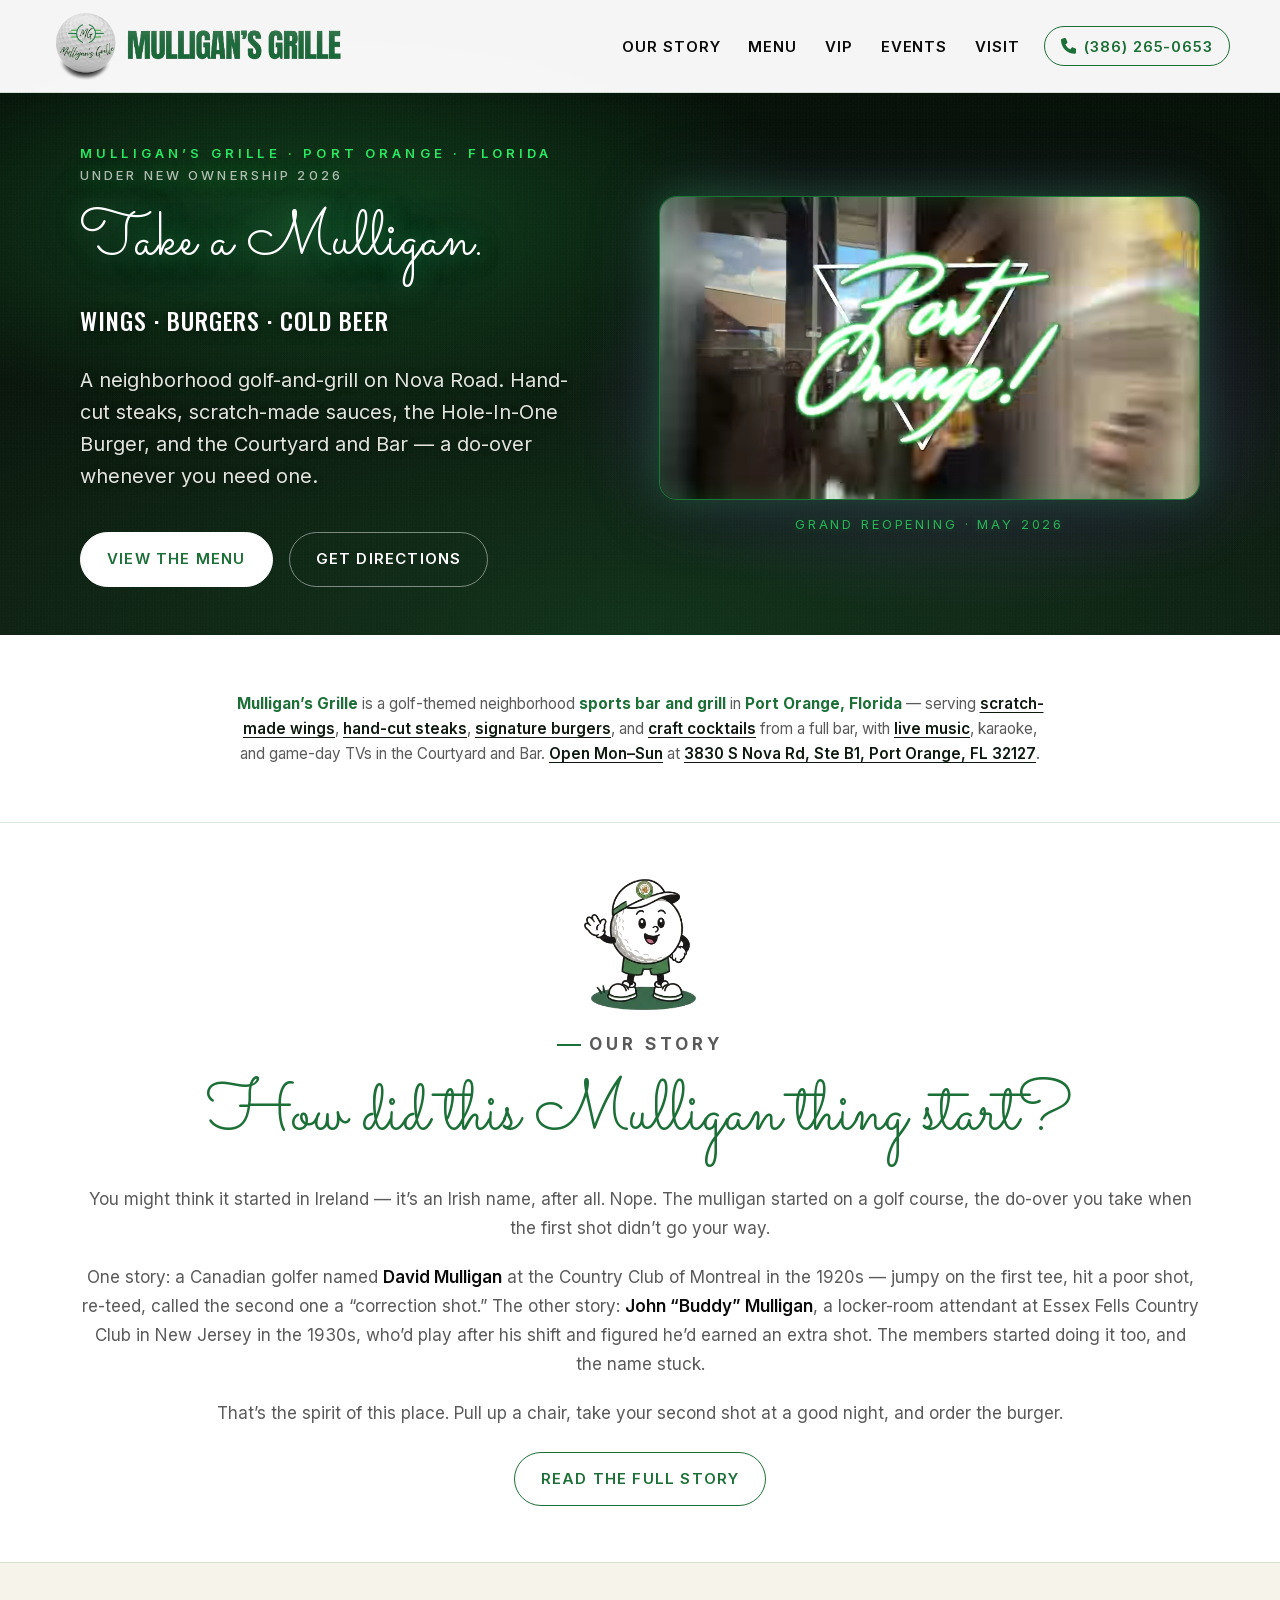
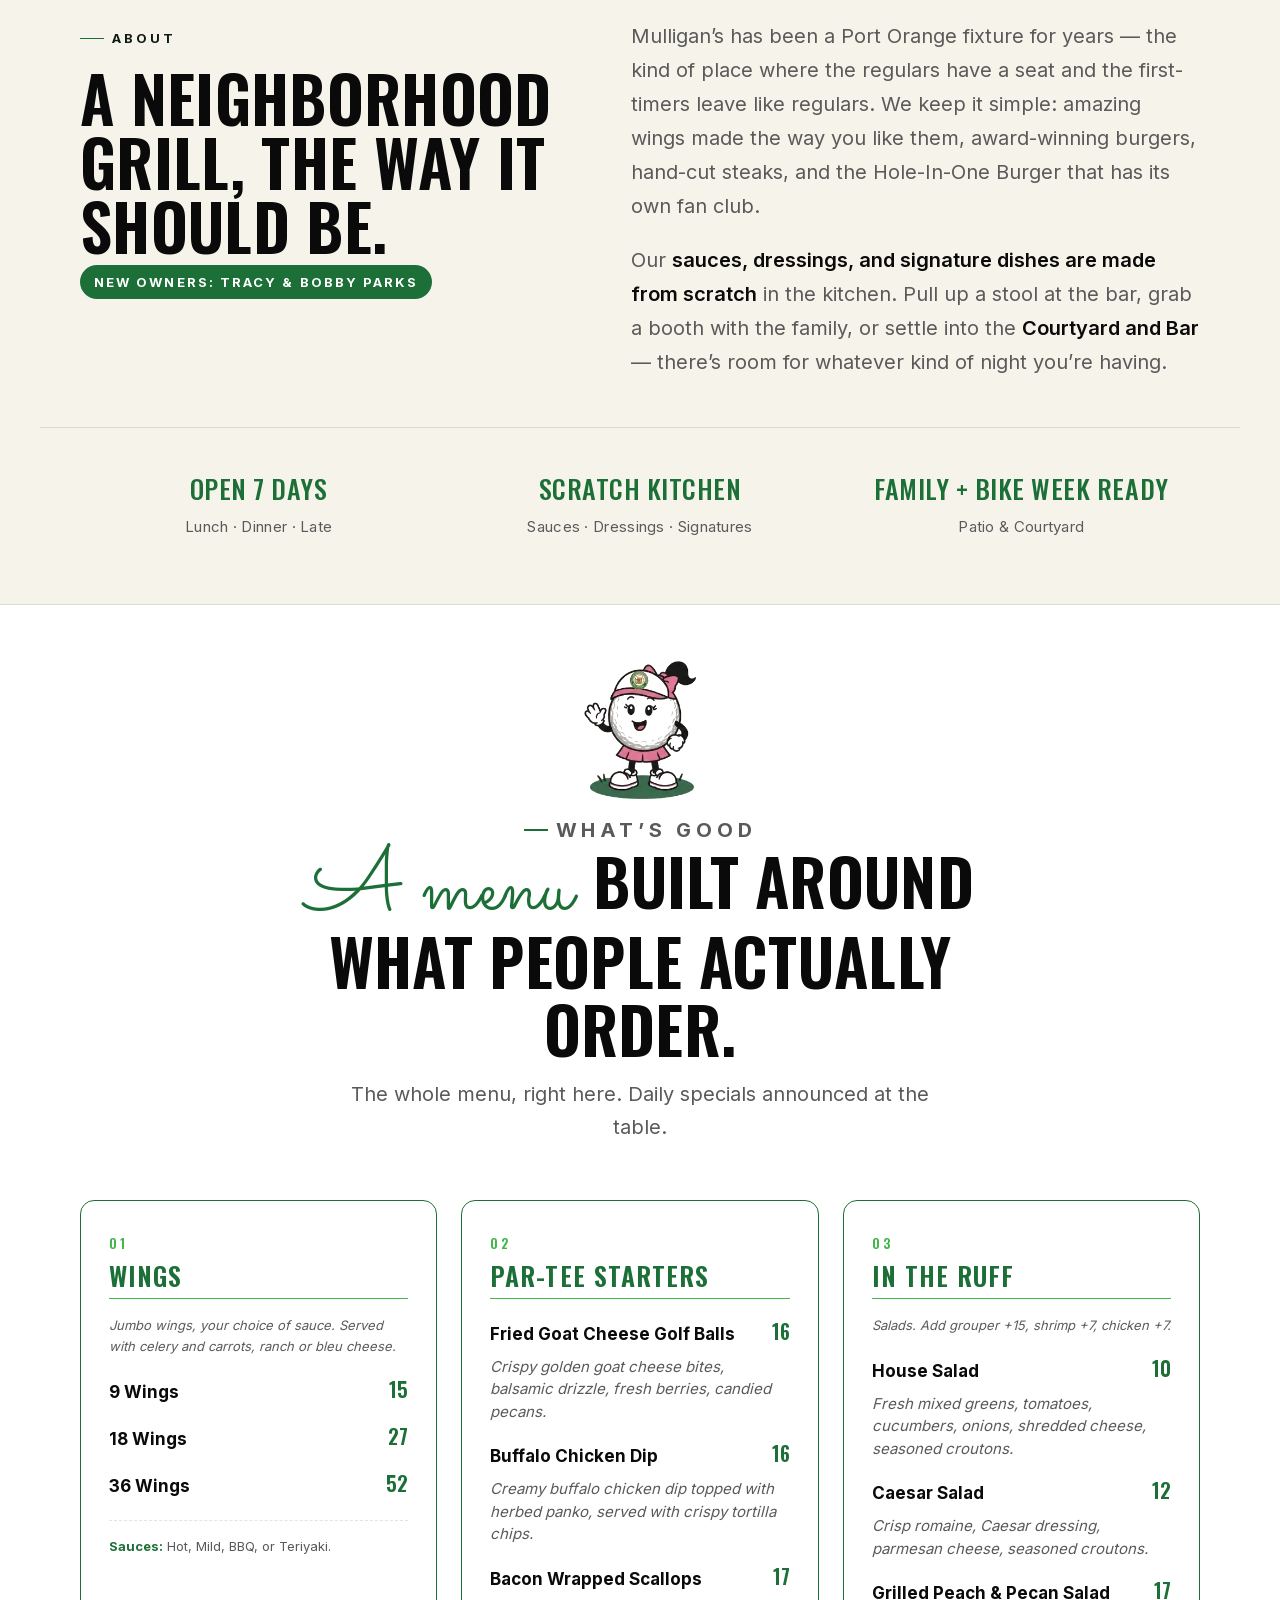
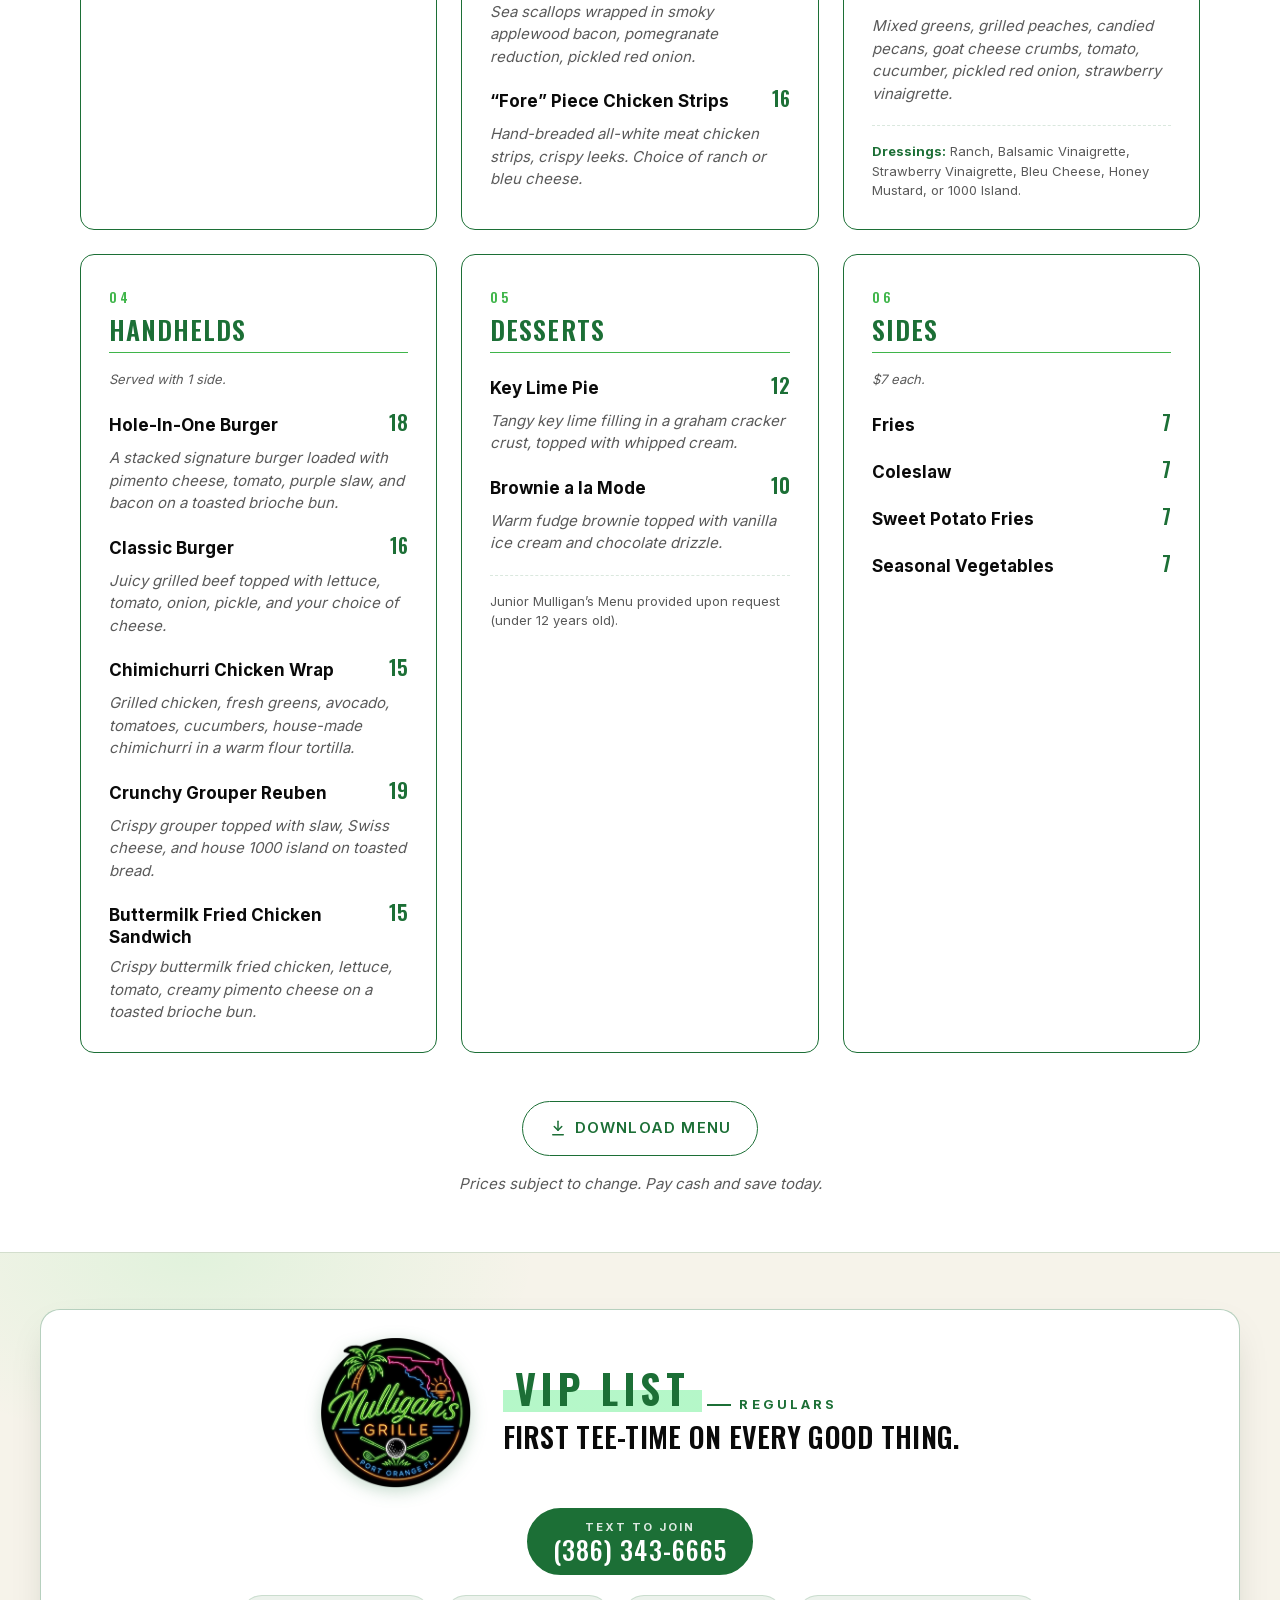
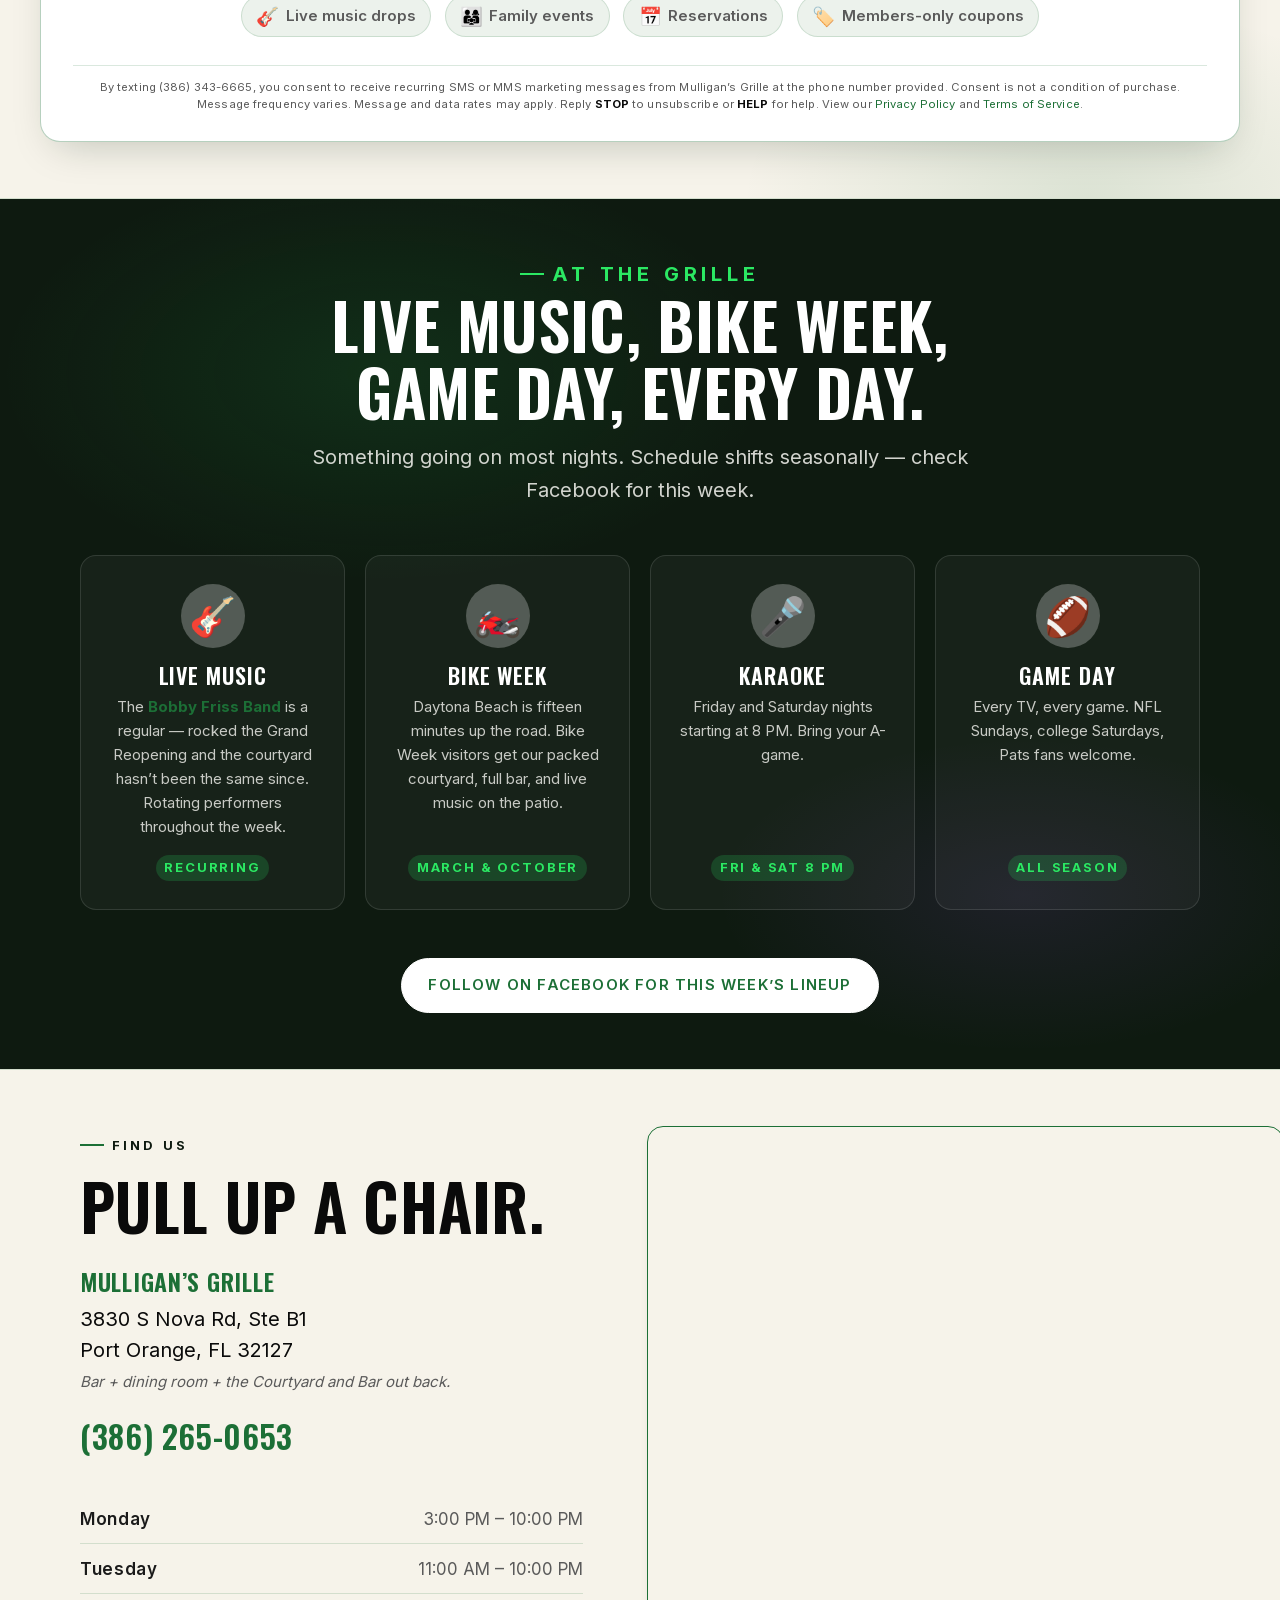
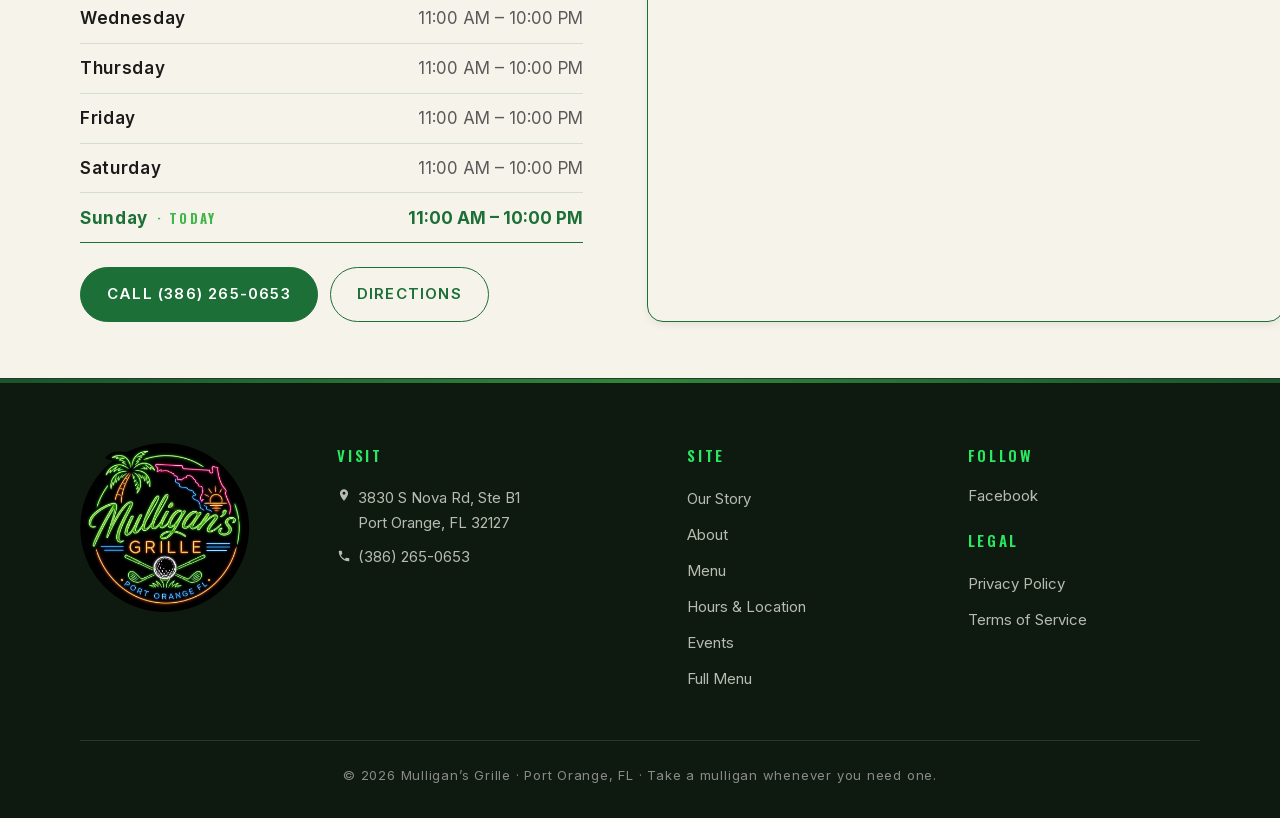
==== commit 9105b364: "Add Download Menu button (PDF) + bundle pending UI edits Menu: add a "Download Menu" ghost button in" ====
--- a/index.html
+++ b/index.html
@@ -873,6 +873,14 @@
   </div>
 
   <div class="menu-cta reveal">
+    <a href="/assets/docs/mulligans-menu.pdf" download="Mulligans-Grille-Menu.pdf" class="btn btn-ghost menu-cta-download">
+      <svg width="18" height="18" viewBox="0 0 24 24" fill="none" stroke="currentColor" stroke-width="2" stroke-linecap="round" stroke-linejoin="round" aria-hidden="true" focusable="false">
+        <path d="M12 3v12"></path>
+        <path d="m7 10 5 5 5-5"></path>
+        <path d="M5 21h14"></path>
+      </svg>
+      Download Menu
+    </a>
     <span class="menu-cta-note">Prices subject to change. Pay cash and save today.</span>
   </div>
 </section>
@@ -880,27 +888,27 @@
 <!-- ═══ VIP — Regulars / Texting Opt-In ════════════════════════ -->
 <section class="vip" id="vip" aria-labelledby="vip-heading" data-zone="Z8-vip">
   <div class="vip-card reveal">
-    <picture>
-      <source srcset="/assets/images/logo-golfball-256.webp" type="image/webp">
-      <img class="vip-mark" src="/assets/images/logo-golfball-256.png" alt="" aria-hidden="true" width="256" height="256" loading="lazy" decoding="async">
-    </picture>
-
-    <div class="vip-body">
-      <p class="vip-badge">VIP LIST</p>
-      <p class="eyebrow">Regulars</p>
-      <h2 id="vip-heading">First tee-time on every good thing.</h2>
-      <ul class="vip-perks">
-        <li><span aria-hidden="true">🎸</span> Live music drops</li>
-        <li><span aria-hidden="true">👨‍👩‍👧</span> Family events</li>
-        <li><span aria-hidden="true">📅</span> Reservations</li>
-        <li><span aria-hidden="true">🏷️</span> Members-only coupons</li>
-      </ul>
+    <div class="vip-head">
+      <img class="vip-mark" src="/assets/images/logo-neon.png" alt="" aria-hidden="true" width="1254" height="1254" loading="lazy" decoding="async">
+
+      <div class="vip-body">
+        <p class="vip-badge">VIP LIST</p>
+        <p class="eyebrow">Regulars</p>
+        <h2 id="vip-heading">First tee-time on every good thing.</h2>
+      </div>
     </div>
 
     <a href="sms:+13863436665" class="vip-number" aria-label="Text (386) 343-6665 to opt in">
       <span class="vip-number-label">Text to join</span>
       <span class="vip-number-digits">(386) 343-6665</span>
     </a>
+
+    <ul class="vip-perks">
+      <li><span aria-hidden="true">🎸</span> Live music drops</li>
+      <li><span aria-hidden="true">👨‍👩‍👧</span> Family events</li>
+      <li><span aria-hidden="true">📅</span> Reservations</li>
+      <li><span aria-hidden="true">🏷️</span> Members-only coupons</li>
+    </ul>
 
     <p class="vip-consent">
       By texting (386) 343-6665, you consent to receive recurring SMS or MMS marketing messages from
@@ -1015,9 +1023,14 @@
       <div>
         <h4>Visit</h4>
         <address>
-          3830 S Nova Rd, Ste B1<br>
-          Port Orange, FL 32127<br>
-          <a href="tel:+13862650653">(386) 265-0653</a>
+          <a class="z9-addr-link" href="https://www.google.com/maps/dir/?api=1&destination=3830+S+Nova+Rd+Ste+B1+Port+Orange+FL+32127" target="_blank" rel="noopener">
+            <svg viewBox="0 0 24 24" fill="currentColor" aria-hidden="true"><path d="M12 2C8.13 2 5 5.13 5 9c0 5.25 7 13 7 13s7-7.75 7-13c0-3.87-3.13-7-7-7zm0 9.5a2.5 2.5 0 1 1 0-5 2.5 2.5 0 0 1 0 5z"/></svg>
+            <span>3830 S Nova Rd, Ste B1<br>Port Orange, FL 32127</span>
+          </a><br>
+          <a class="z9-tel-link" href="tel:+13862650653">
+            <svg viewBox="0 0 24 24" fill="currentColor" aria-hidden="true"><path d="M6.62 10.79c1.44 2.83 3.76 5.14 6.59 6.59l2.2-2.2c.27-.27.67-.36 1.02-.24 1.12.37 2.33.57 3.57.57.55 0 1 .45 1 1V20c0 .55-.45 1-1 1-9.39 0-17-7.61-17-17 0-.55.45-1 1-1h3.5c.55 0 1 .45 1 1 0 1.25.2 2.45.57 3.57.11.35.03.74-.25 1.02l-2.2 2.2z"/></svg>
+            <span>(386) 265-0653</span>
+          </a>
         </address>
       </div>
       <div>
--- a/assets/css/shared.css
+++ b/assets/css/shared.css
@@ -546,7 +546,7 @@
   transition: filter 0.3s var(--ease-out);
 }
 .z9-logo-link:hover img {
-  filter: drop-shadow(0 0 12px var(--green-neon)) drop-shadow(0 0 28px rgba(43, 232, 99, 0.55));
+  filter: brightness(1.25) contrast(1.2) saturate(1.15);
 }
 
 .z9-cols {
@@ -575,6 +575,24 @@
 }
 .z9-cols address a { color: var(--text-muted-on-dark); }
 .z9-cols address a:hover { color: var(--green-neon); }
+
+.z9-addr-link,
+.z9-tel-link {
+  display: inline-flex;
+  align-items: flex-start;
+  gap: 0.45rem;
+}
+.z9-tel-link {
+  align-items: center;
+  margin-top: 0.5rem;
+}
+.z9-addr-link svg,
+.z9-tel-link svg {
+  flex: none;
+  width: 14px;
+  height: 14px;
+}
+.z9-addr-link svg { margin-top: 0.2em; }
 
 .z9-cols ul {
   list-style: none;
--- a/assets/css/page-home.css
+++ b/assets/css/page-home.css
@@ -630,6 +630,9 @@
   margin-top: 3rem;
   text-align: center;
 }
+.menu-cta-download {
+  display: inline-flex;
+}
 .menu-cta-note {
   display: block;
   margin-top: 1rem;
@@ -755,7 +758,8 @@
   overflow: hidden;
   border: 1.5px solid var(--green-deep);
   background: var(--bg-elevated);
-  aspect-ratio: 4 / 5;
+  align-self: stretch;     /* fill the info-column height */
+  aspect-ratio: 4 / 5;     /* floor only; overridden by stretch when grid is 2-col */
   min-height: 380px;
   box-shadow: var(--shadow-sm);
 }
@@ -768,7 +772,7 @@
 
 @media (max-width: 820px) {
   .location-grid { grid-template-columns: 1fr; }
-  .location-map { aspect-ratio: 4 / 3; min-height: 300px; }
+  .location-map { aspect-ratio: 4 / 3; min-height: 420px; }
 }
 
 /* ═══════════════════════════════════════
@@ -778,6 +782,7 @@
   background: var(--bg-elevated);
   border-block: 1px solid var(--border);
   padding-block: clamp(2rem, 5vw, 3.5rem);
+  padding-inline: var(--gutter);
   position: relative;
   overflow: hidden;
 }
@@ -794,29 +799,36 @@
 
 .vip-card {
   position: relative;
-  max-width: 1040px;
+  max-width: var(--container);
   margin-inline: auto;
   padding: clamp(1.25rem, 2.5vw, 1.75rem) clamp(1.25rem, 3vw, 2rem);
   background: #fff;
   border: 1px solid var(--border-strong);
   border-radius: 20px;
   box-shadow: var(--shadow);
-  display: grid;
-  grid-template-columns: auto 1fr auto;
+  display: flex;
+  flex-direction: column;
   align-items: center;
-  gap: clamp(1rem, 2.5vw, 2rem);
+  gap: clamp(0.75rem, 2vw, 1.25rem);
+}
+
+.vip-head {
+  display: flex;
+  align-items: center;
+  gap: clamp(1rem, 3vw, 2rem);
+  text-align: left;
 }
 
 .vip-mark {
-  width: clamp(56px, 8vw, 88px);
+  width: clamp(96px, 14vw, 150px);
   height: auto;
   filter: drop-shadow(0 4px 8px rgba(28, 111, 54, 0.25));
   animation: vip-bob 6s ease-in-out infinite;
 }
 
 @keyframes vip-bob {
-  0%, 100% { transform: translateY(0) rotate(-4deg); }
-  50%      { transform: translateY(-6px) rotate(4deg); }
+  0%, 100% { transform: translateY(0); }
+  50%      { transform: translateY(-6px); }
 }
 
 .vip-body .eyebrow {
@@ -853,9 +865,10 @@
   padding: 0;
   display: flex;
   flex-wrap: wrap;
-  gap: 0.4rem 0.75rem;
-  font-family: var(--font-body);
-  font-size: var(--text-xs);
+  justify-content: center;
+  gap: 0.5rem 0.85rem;
+  font-family: var(--font-body);
+  font-size: var(--text-sm);
   font-weight: 600;
   color: var(--text-muted);
 }
@@ -863,15 +876,15 @@
 .vip-perks li {
   display: inline-flex;
   align-items: center;
-  gap: 0.35rem;
-  padding: 0.3rem 0.65rem;
+  gap: 0.4rem;
+  padding: 0.45rem 0.9rem;
   background: var(--bg-soft);
   border: 1px solid var(--border);
   border-radius: 999px;
 }
 
 .vip-perks li span {
-  font-size: 0.95rem;
+  font-size: 1.15rem;
   line-height: 1;
 }
 
@@ -884,7 +897,7 @@
   background: var(--green-deep);
   color: #fff;
   border: 2px solid var(--green-deep);
-  border-radius: 14px;
+  border-radius: 999px;
   text-decoration: none;
   white-space: nowrap;
   line-height: 1;
@@ -919,7 +932,7 @@
 }
 
 .vip-consent {
-  grid-column: 1 / -1;
+  align-self: stretch;
   margin: 0.5rem 0 0;
   padding-top: 0.85rem;
   border-top: 1px solid var(--border);
@@ -937,12 +950,8 @@
 }
 
 @media (max-width: 820px) {
-  .vip-card {
-    grid-template-columns: 1fr;
-    text-align: center;
-    justify-items: center;
-  }
-  .vip-perks { justify-content: center; }
+  .vip-head { flex-direction: column; text-align: center; }
+  .vip-mark { width: clamp(120px, 32vw, 168px); }
   .vip-number { width: 100%; max-width: 320px; }
   .vip-consent { padding-left: 0.5rem; padding-right: 0.5rem; }
 }
@@ -1012,6 +1021,9 @@
   border: 1px solid var(--border-dark);
   border-radius: 16px;
   padding: 1.75rem;
+  text-align: center;
+  display: flex;
+  flex-direction: column;
   transition: transform 0.3s var(--ease-out),
               border-color 0.3s var(--ease-out),
               background 0.3s var(--ease-out);
@@ -1023,9 +1035,16 @@
 }
 
 .event-icon {
-  font-size: 1.75rem;
-  margin-bottom: 0.75rem;
-  display: block;
+  display: flex;
+  align-items: center;
+  justify-content: center;
+  width: 4rem;
+  height: 4rem;
+  margin: 0 auto 1rem;
+  font-size: 2.375rem;
+  line-height: 1;
+  background: rgba(255, 255, 255, 0.26);
+  border-radius: 50%;
 }
 
 .event-card h3 {
@@ -1042,11 +1061,13 @@
   font-size: var(--text-sm);
   line-height: 1.6;
   color: rgba(245, 245, 240, 0.8);
+  margin-bottom: 1rem;
 }
 
 .event-card .event-tag {
   display: inline-block;
-  margin-top: 0.75rem;
+  margin-top: auto;
+  align-self: center;
   padding: 0.15rem 0.55rem;
   background: rgba(43, 232, 99, 0.18);
   color: var(--green-neon);
--- a/assets/css/shared.css
+++ b/assets/css/shared.css
@@ -546,7 +546,7 @@
   transition: filter 0.3s var(--ease-out);
 }
 .z9-logo-link:hover img {
-  filter: drop-shadow(0 0 12px var(--green-neon)) drop-shadow(0 0 28px rgba(43, 232, 99, 0.55));
+  filter: brightness(1.25) contrast(1.2) saturate(1.15);
 }
 
 .z9-cols {
@@ -575,6 +575,24 @@
 }
 .z9-cols address a { color: var(--text-muted-on-dark); }
 .z9-cols address a:hover { color: var(--green-neon); }
+
+.z9-addr-link,
+.z9-tel-link {
+  display: inline-flex;
+  align-items: flex-start;
+  gap: 0.45rem;
+}
+.z9-tel-link {
+  align-items: center;
+  margin-top: 0.5rem;
+}
+.z9-addr-link svg,
+.z9-tel-link svg {
+  flex: none;
+  width: 14px;
+  height: 14px;
+}
+.z9-addr-link svg { margin-top: 0.2em; }
 
 .z9-cols ul {
   list-style: none;
--- a/assets/css/page-home.css
+++ b/assets/css/page-home.css
@@ -630,6 +630,9 @@
   margin-top: 3rem;
   text-align: center;
 }
+.menu-cta-download {
+  display: inline-flex;
+}
 .menu-cta-note {
   display: block;
   margin-top: 1rem;
@@ -755,7 +758,8 @@
   overflow: hidden;
   border: 1.5px solid var(--green-deep);
   background: var(--bg-elevated);
-  aspect-ratio: 4 / 5;
+  align-self: stretch;     /* fill the info-column height */
+  aspect-ratio: 4 / 5;     /* floor only; overridden by stretch when grid is 2-col */
   min-height: 380px;
   box-shadow: var(--shadow-sm);
 }
@@ -768,7 +772,7 @@
 
 @media (max-width: 820px) {
   .location-grid { grid-template-columns: 1fr; }
-  .location-map { aspect-ratio: 4 / 3; min-height: 300px; }
+  .location-map { aspect-ratio: 4 / 3; min-height: 420px; }
 }
 
 /* ═══════════════════════════════════════
@@ -778,6 +782,7 @@
   background: var(--bg-elevated);
   border-block: 1px solid var(--border);
   padding-block: clamp(2rem, 5vw, 3.5rem);
+  padding-inline: var(--gutter);
   position: relative;
   overflow: hidden;
 }
@@ -794,29 +799,36 @@
 
 .vip-card {
   position: relative;
-  max-width: 1040px;
+  max-width: var(--container);
   margin-inline: auto;
   padding: clamp(1.25rem, 2.5vw, 1.75rem) clamp(1.25rem, 3vw, 2rem);
   background: #fff;
   border: 1px solid var(--border-strong);
   border-radius: 20px;
   box-shadow: var(--shadow);
-  display: grid;
-  grid-template-columns: auto 1fr auto;
+  display: flex;
+  flex-direction: column;
   align-items: center;
-  gap: clamp(1rem, 2.5vw, 2rem);
+  gap: clamp(0.75rem, 2vw, 1.25rem);
+}
+
+.vip-head {
+  display: flex;
+  align-items: center;
+  gap: clamp(1rem, 3vw, 2rem);
+  text-align: left;
 }
 
 .vip-mark {
-  width: clamp(56px, 8vw, 88px);
+  width: clamp(96px, 14vw, 150px);
   height: auto;
   filter: drop-shadow(0 4px 8px rgba(28, 111, 54, 0.25));
   animation: vip-bob 6s ease-in-out infinite;
 }
 
 @keyframes vip-bob {
-  0%, 100% { transform: translateY(0) rotate(-4deg); }
-  50%      { transform: translateY(-6px) rotate(4deg); }
+  0%, 100% { transform: translateY(0); }
+  50%      { transform: translateY(-6px); }
 }
 
 .vip-body .eyebrow {
@@ -853,9 +865,10 @@
   padding: 0;
   display: flex;
   flex-wrap: wrap;
-  gap: 0.4rem 0.75rem;
-  font-family: var(--font-body);
-  font-size: var(--text-xs);
+  justify-content: center;
+  gap: 0.5rem 0.85rem;
+  font-family: var(--font-body);
+  font-size: var(--text-sm);
   font-weight: 600;
   color: var(--text-muted);
 }
@@ -863,15 +876,15 @@
 .vip-perks li {
   display: inline-flex;
   align-items: center;
-  gap: 0.35rem;
-  padding: 0.3rem 0.65rem;
+  gap: 0.4rem;
+  padding: 0.45rem 0.9rem;
   background: var(--bg-soft);
   border: 1px solid var(--border);
   border-radius: 999px;
 }
 
 .vip-perks li span {
-  font-size: 0.95rem;
+  font-size: 1.15rem;
   line-height: 1;
 }
 
@@ -884,7 +897,7 @@
   background: var(--green-deep);
   color: #fff;
   border: 2px solid var(--green-deep);
-  border-radius: 14px;
+  border-radius: 999px;
   text-decoration: none;
   white-space: nowrap;
   line-height: 1;
@@ -919,7 +932,7 @@
 }
 
 .vip-consent {
-  grid-column: 1 / -1;
+  align-self: stretch;
   margin: 0.5rem 0 0;
   padding-top: 0.85rem;
   border-top: 1px solid var(--border);
@@ -937,12 +950,8 @@
 }
 
 @media (max-width: 820px) {
-  .vip-card {
-    grid-template-columns: 1fr;
-    text-align: center;
-    justify-items: center;
-  }
-  .vip-perks { justify-content: center; }
+  .vip-head { flex-direction: column; text-align: center; }
+  .vip-mark { width: clamp(120px, 32vw, 168px); }
   .vip-number { width: 100%; max-width: 320px; }
   .vip-consent { padding-left: 0.5rem; padding-right: 0.5rem; }
 }
@@ -1012,6 +1021,9 @@
   border: 1px solid var(--border-dark);
   border-radius: 16px;
   padding: 1.75rem;
+  text-align: center;
+  display: flex;
+  flex-direction: column;
   transition: transform 0.3s var(--ease-out),
               border-color 0.3s var(--ease-out),
               background 0.3s var(--ease-out);
@@ -1023,9 +1035,16 @@
 }
 
 .event-icon {
-  font-size: 1.75rem;
-  margin-bottom: 0.75rem;
-  display: block;
+  display: flex;
+  align-items: center;
+  justify-content: center;
+  width: 4rem;
+  height: 4rem;
+  margin: 0 auto 1rem;
+  font-size: 2.375rem;
+  line-height: 1;
+  background: rgba(255, 255, 255, 0.26);
+  border-radius: 50%;
 }
 
 .event-card h3 {
@@ -1042,11 +1061,13 @@
   font-size: var(--text-sm);
   line-height: 1.6;
   color: rgba(245, 245, 240, 0.8);
+  margin-bottom: 1rem;
 }
 
 .event-card .event-tag {
   display: inline-block;
-  margin-top: 0.75rem;
+  margin-top: auto;
+  align-self: center;
   padding: 0.15rem 0.55rem;
   background: rgba(43, 232, 99, 0.18);
   color: var(--green-neon);
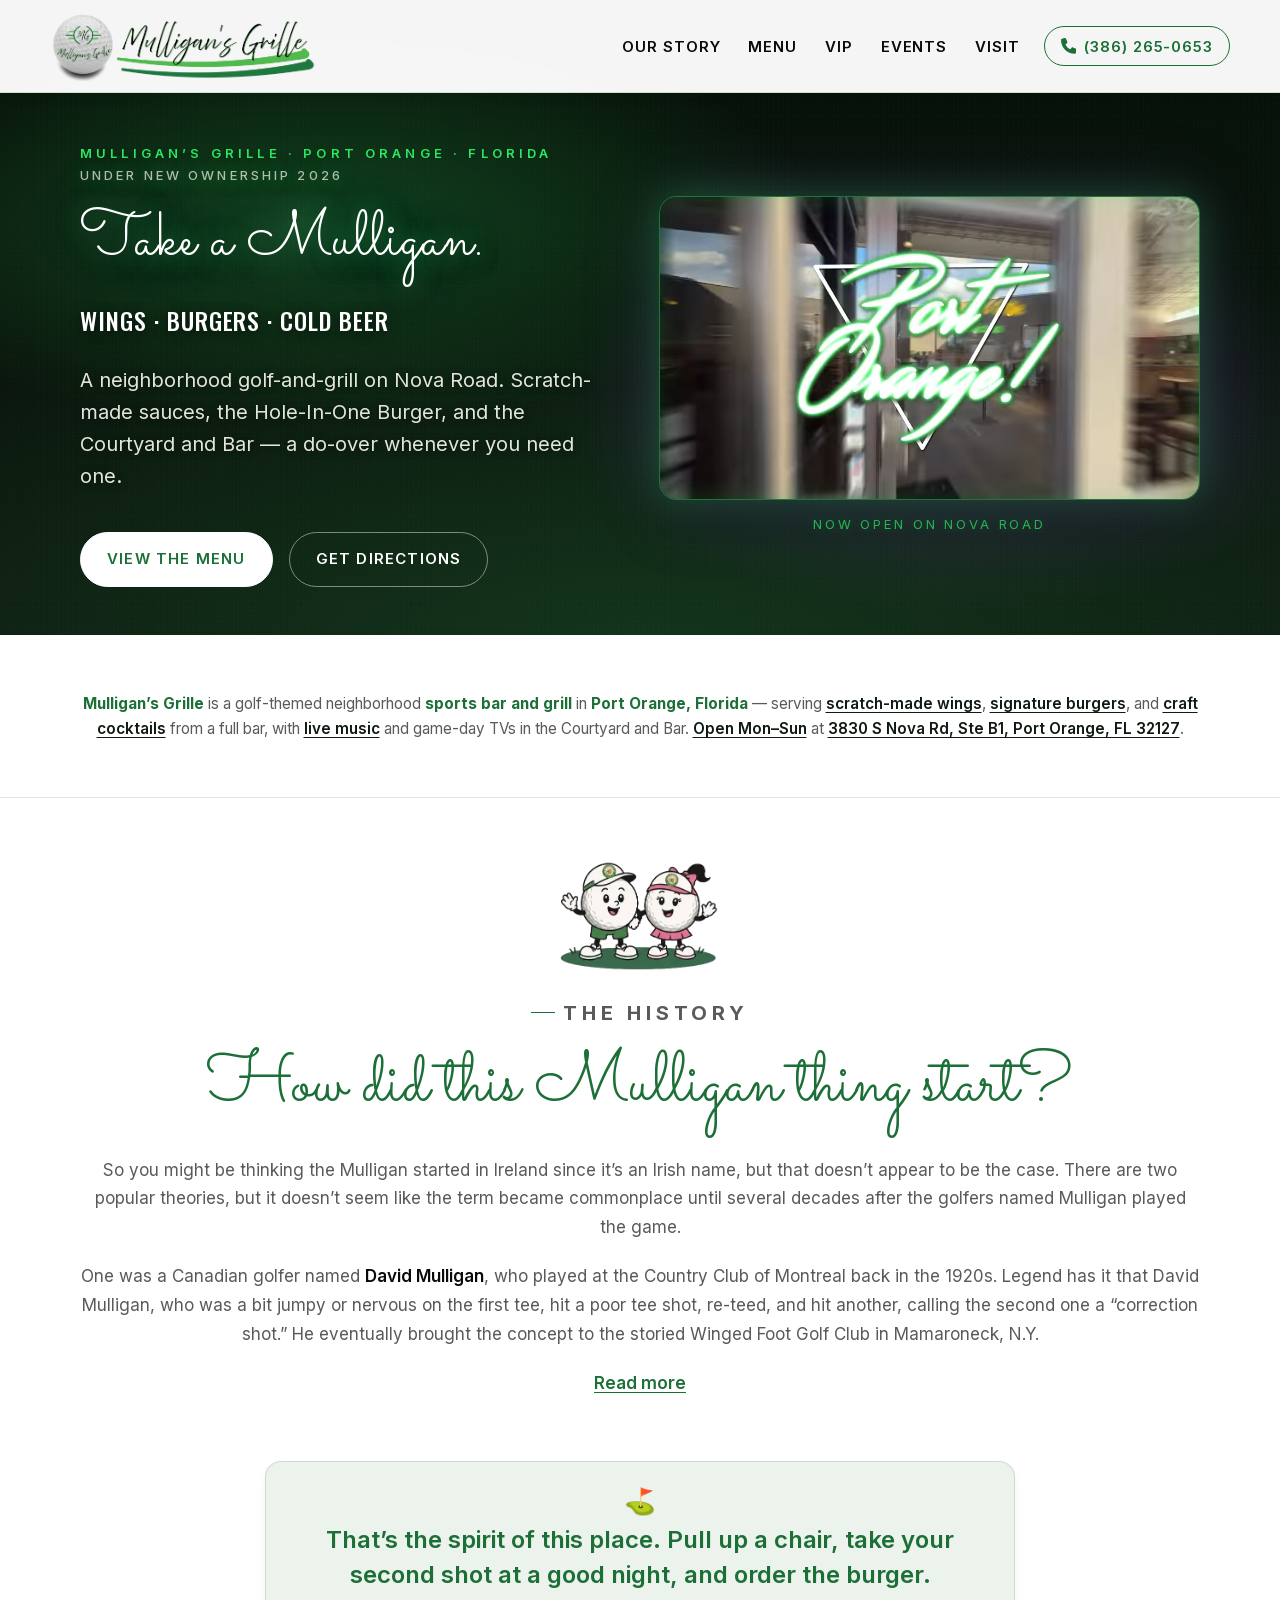
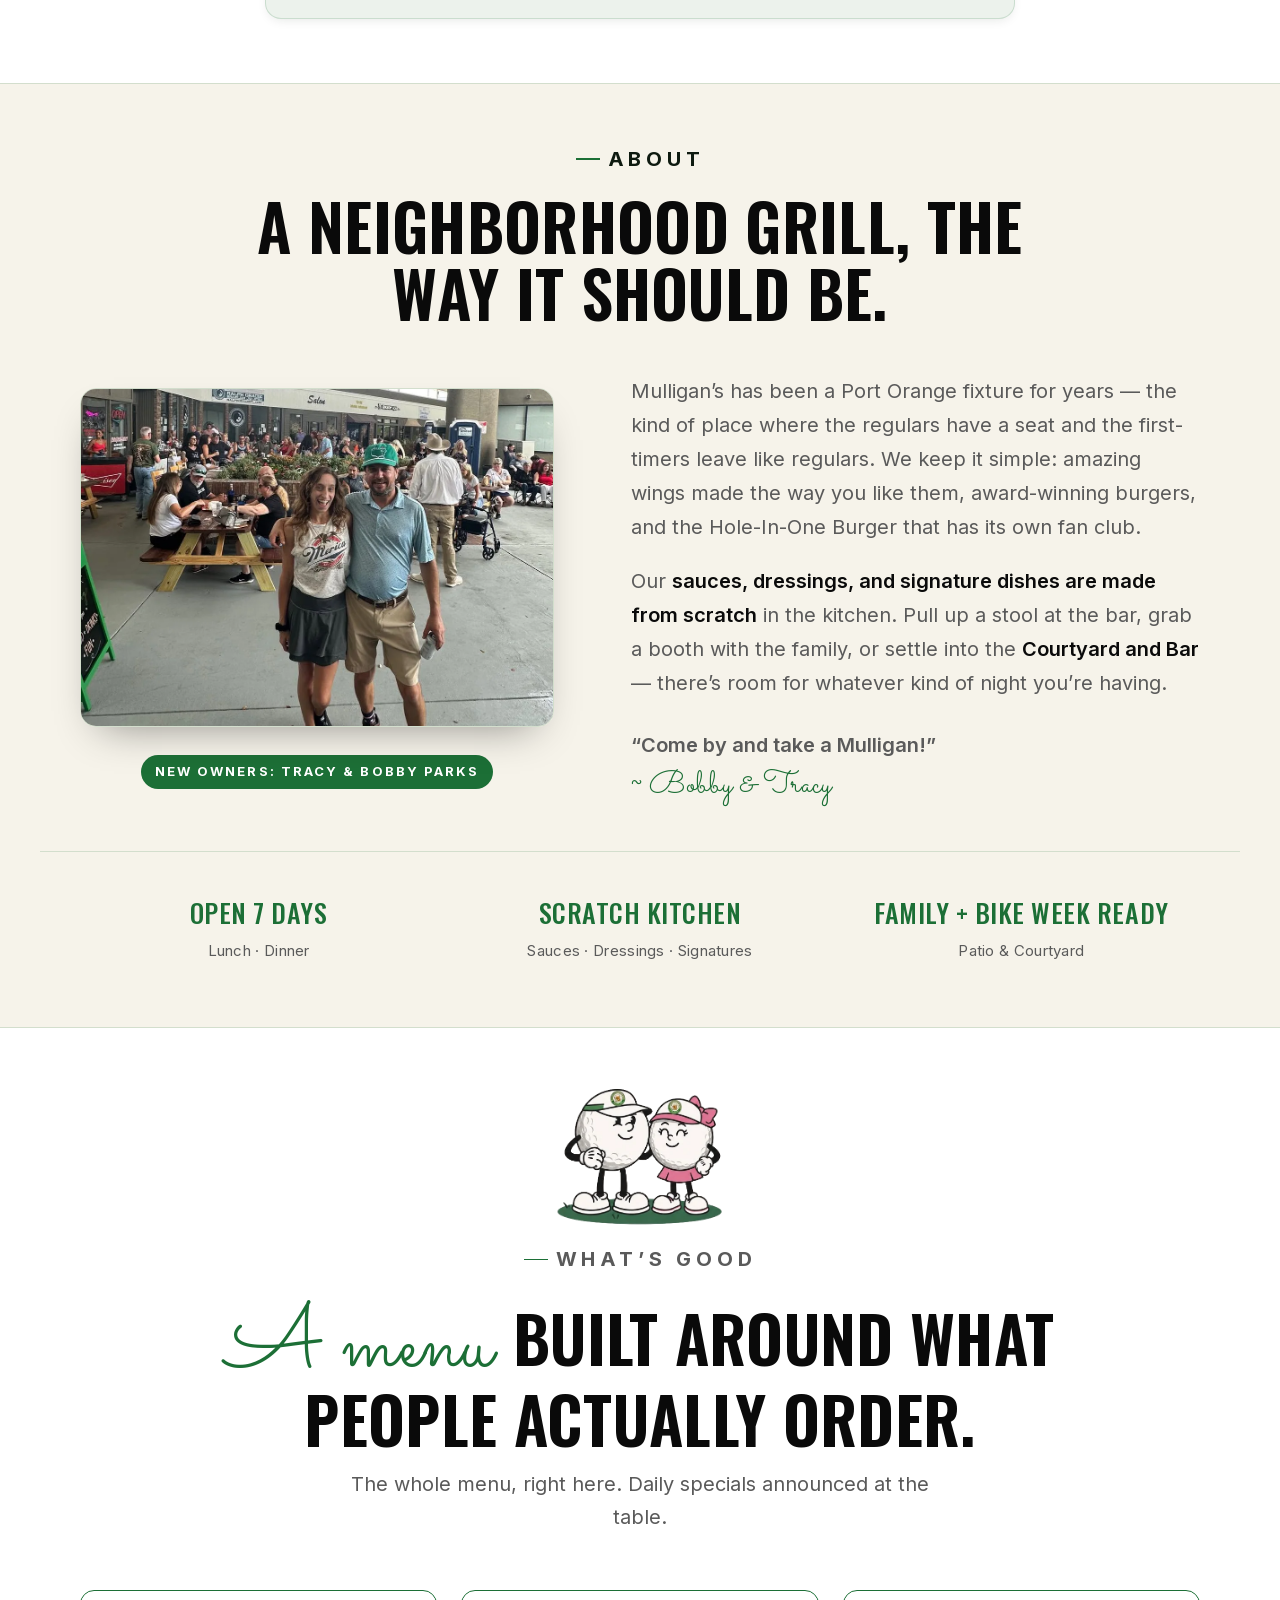
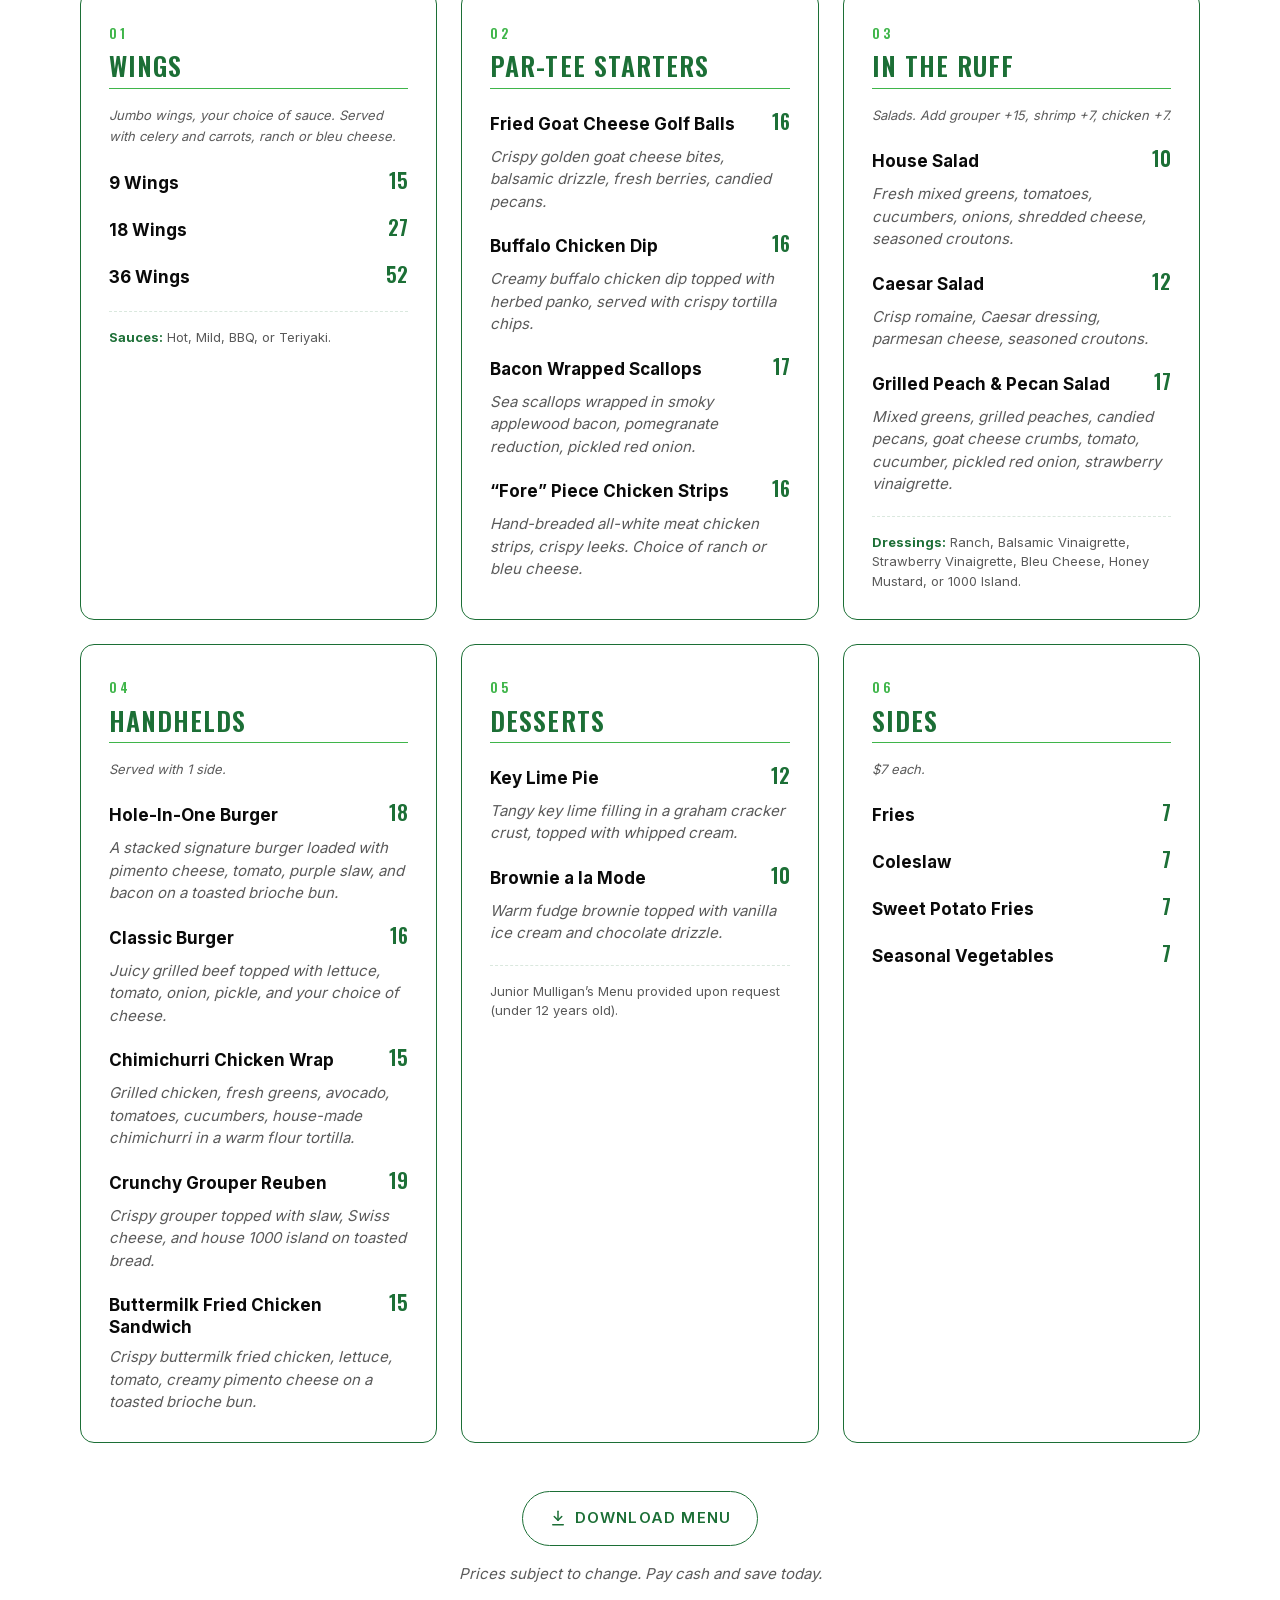
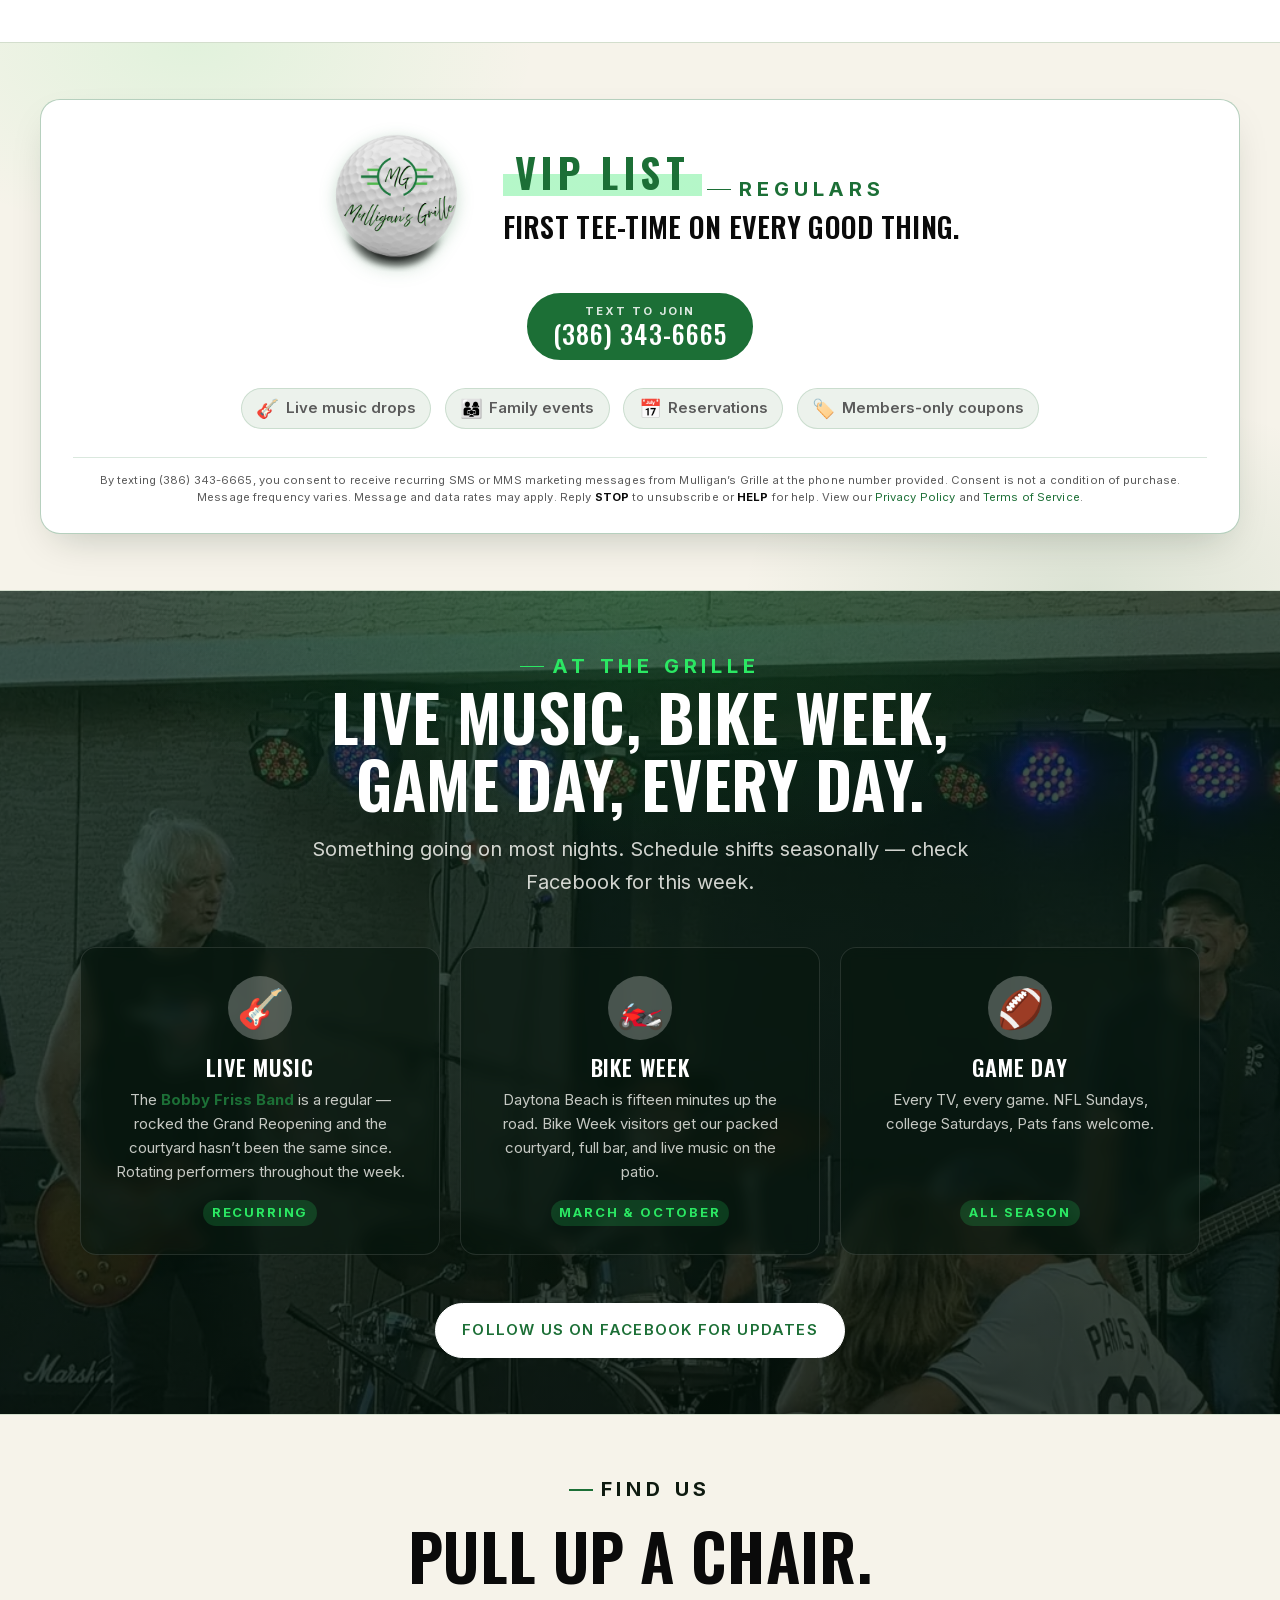
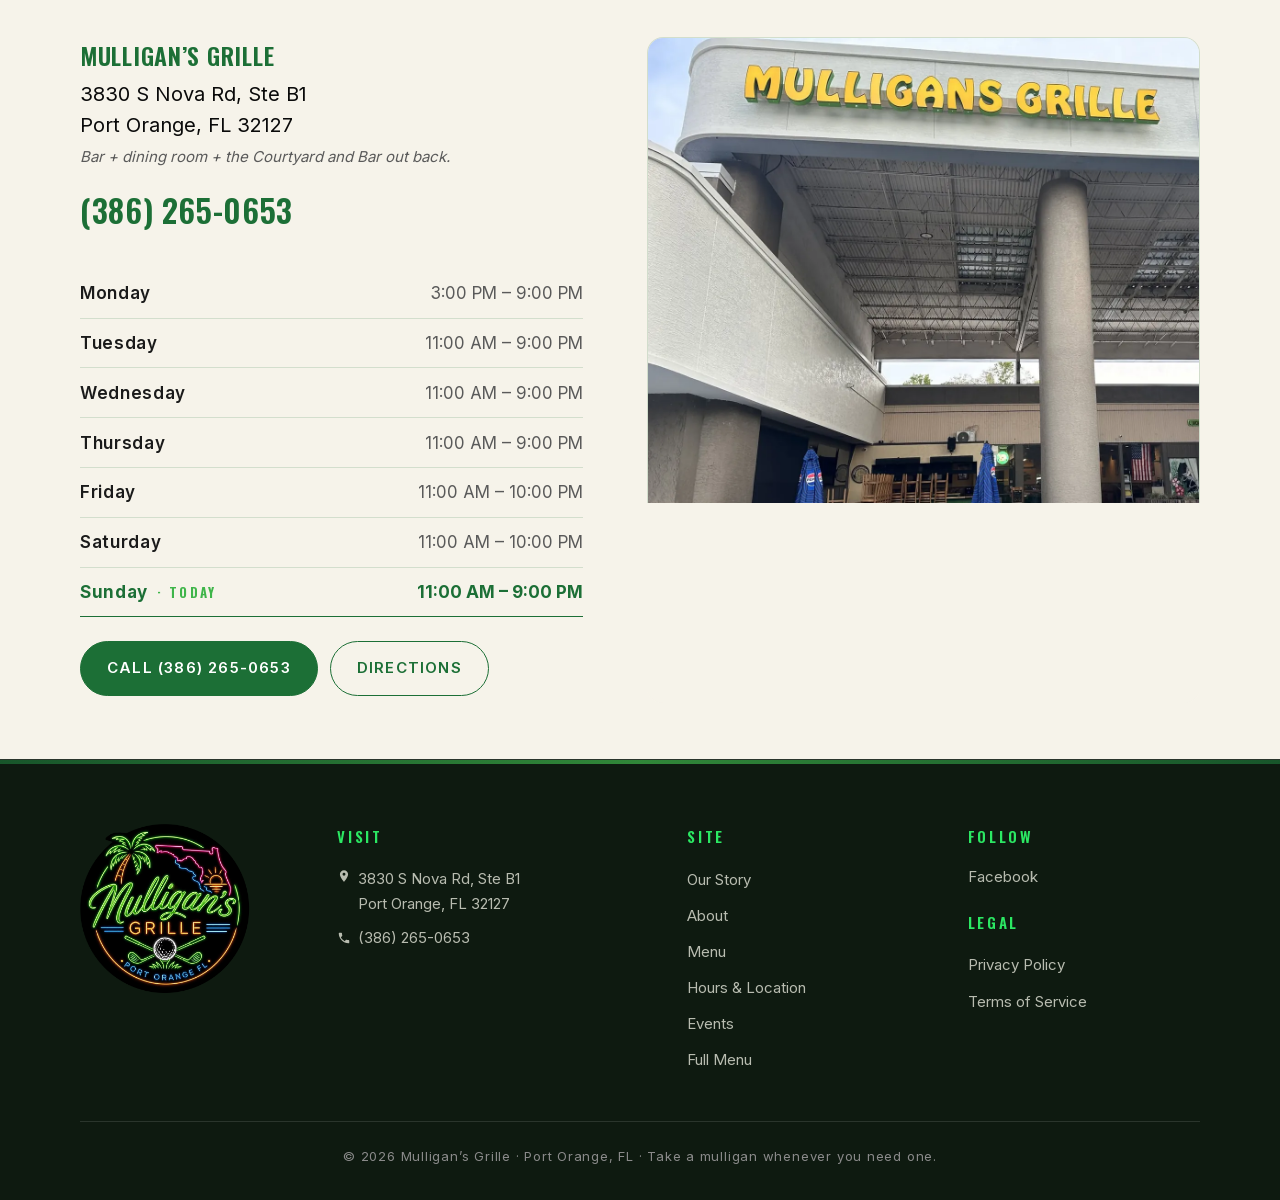
==== commit 08700665: "Content fixes, real photos, About/Events redesign, mobile polish Content (client notes): - Remove st" ====
--- a/index.html
+++ b/index.html
@@ -42,7 +42,7 @@
 </script>
 
 <title>Mulligan's Grille — Wings, Burgers & Cold Beer in Port Orange, FL</title>
-<meta name="description" content="Mulligan's Grille is Port Orange's golf-and-grill — scratch-made sauces, hand-cut steaks, the Hole-In-One Burger, the Courtyard and Bar, live music. Under new ownership: Tracy & Bobby Parks. 3830 S Nova Rd.">
+<meta name="description" content="Mulligan's Grille is Port Orange's golf-and-grill — scratch-made sauces, the Hole-In-One Burger, the Courtyard and Bar, live music. Under new ownership: Tracy & Bobby Parks. 3830 S Nova Rd.">
 <meta name="keywords" content="Mulligan's Grille, Port Orange restaurant, sports bar Port Orange, wings Port Orange, burgers Port Orange, Nova Road restaurant, Daytona Beach restaurant, live music Port Orange">
 <meta name="robots" content="index, follow">
 <link rel="canonical" href="https://mulligans-grille.com/">
@@ -95,7 +95,7 @@
 @font-face{font-family:'Sacramento';font-style:normal;font-weight:400;font-display:swap;src:url('/assets/fonts/sacramento-latin.woff2') format('woff2')}
 :root{--bg:#ffffff;--bg-elevated:#f6f3ea;--bg-soft:#ecf2ec;--bg-dark:#0e1a10;--bg-darker:#061008;--text:#1a1a1a;--text-on-dark:#f5f5f0;--text-muted:#5a5a5a;--text-muted-on-dark:#b8bcb0;--green:#3FB54A;--green-deep:#1C6F36;--green-neon:#2BE863;--ink:#0a0a0a;--border:rgba(28,111,54,0.16);--font-script:"Sacramento","Brush Script MT",cursive;--font-display:"Oswald",Impact,"Arial Narrow Bold",sans-serif;--font-body:"Inter",system-ui,-apple-system,"Segoe UI",sans-serif;--text-xs:0.8125rem;--text-sm:0.9375rem;--text-base:1.0625rem;--container:1200px;--gutter:clamp(1.25rem,4vw,2.5rem);--ease-out:cubic-bezier(0.16,1,0.3,1);--logo-h:72px;--logo-h-mobile:52px}
 *,*::before,*::after{box-sizing:border-box;margin:0;padding:0}
-html{scroll-behavior:smooth;-webkit-font-smoothing:antialiased}
+html{scroll-behavior:smooth;-webkit-font-smoothing:antialiased;overflow-x:hidden}
 body{font-family:var(--font-body);font-size:var(--text-base);line-height:1.65;color:var(--text);background:var(--bg);overflow-x:hidden}
 img{max-width:100%;height:auto;display:block}
 picture{display:contents}
@@ -117,10 +117,12 @@
 .z1-phone-icon{display:inline-flex;line-height:1}
 .z1-phone-icon svg{width:1.05em;height:1.05em;display:block;fill:currentColor}
 .z1-mobile-toggle{display:none}
-.z1-mobile-toggle .z1-x{display:none;width:26px;height:26px}
+.z1-mobile-toggle .z1-x{display:none;width:26px;height:26px;background:transparent}
 .z1-mobile-toggle .z1-x svg{width:100%;height:100%;display:block;fill:var(--ink)}
 .z1-header.is-nav-open .z1-mobile-toggle span{display:none}
-.z1-header.is-nav-open .z1-mobile-toggle .z1-x{display:block}
+.z1-header.is-nav-open .z1-mobile-toggle{position:relative;z-index:101;width:44px;height:44px;padding:0;flex-direction:row;align-items:center;justify-content:center;border-radius:50%;background:var(--green-deep)}
+.z1-header.is-nav-open .z1-mobile-toggle .z1-x{display:block;width:22px;height:22px}
+.z1-header.is-nav-open .z1-mobile-toggle .z1-x svg{fill:#fff}
 @media (max-width:1024px){.z1-mobile-toggle{display:flex;flex-direction:column;gap:5px;background:transparent;border:none;padding:8px}.z1-mobile-toggle span{display:block;width:26px;height:2px;background:var(--ink);border-radius:999px}.z1-logo img{height:var(--logo-h-mobile)}}
 @media (max-width:720px){.z1-phone-cta{padding:0.5rem;width:40px;height:40px;justify-content:center;border-radius:50%}.z1-phone-icon svg{width:1.15rem;height:1.15rem}.z1-phone-text{position:absolute;width:1px;height:1px;padding:0;margin:-1px;overflow:hidden;clip:rect(0,0,0,0);white-space:nowrap;border:0}}
 .hero{position:relative;padding-block:9rem 3rem;display:flex;align-items:center;background:var(--bg-darker);overflow:hidden;isolation:isolate;min-height:60vh}
@@ -196,7 +198,7 @@
       "@id": "https://mulligans-grille.com/#restaurant",
       "name": "Mulligan's Grille",
       "alternateName": "Mulligan's",
-      "description": "Port Orange's golf-themed neighborhood sports bar and grill. Scratch-made wings, hand-cut steaks, signature burgers, full bar, live music in the Courtyard and Bar. Under new ownership: Tracy & Bobby Parks.",
+      "description": "Port Orange's golf-themed neighborhood sports bar and grill. Scratch-made wings, signature burgers, full bar, live music in the Courtyard and Bar. Under new ownership: Tracy & Bobby Parks.",
       "image": { "@id": "https://mulligans-grille.com/#primaryimage" },
       "logo": "https://mulligans-grille.com/assets/images/logo-wordmark.png",
       "url": "https://mulligans-grille.com/",
@@ -232,8 +234,9 @@
         "sameAs": "https://en.wikipedia.org/wiki/Volusia_County,_Florida"
       },
       "openingHoursSpecification": [
-        { "@type": "OpeningHoursSpecification", "dayOfWeek": ["Monday"], "opens": "15:00", "closes": "22:00" },
-        { "@type": "OpeningHoursSpecification", "dayOfWeek": ["Tuesday", "Wednesday", "Thursday", "Friday", "Saturday", "Sunday"], "opens": "11:00", "closes": "22:00" }
+        { "@type": "OpeningHoursSpecification", "dayOfWeek": ["Monday"], "opens": "15:00", "closes": "21:00" },
+        { "@type": "OpeningHoursSpecification", "dayOfWeek": ["Tuesday", "Wednesday", "Thursday", "Sunday"], "opens": "11:00", "closes": "21:00" },
+        { "@type": "OpeningHoursSpecification", "dayOfWeek": ["Friday", "Saturday"], "opens": "11:00", "closes": "22:00" }
       ],
       "sameAs": [
         "https://www.facebook.com/profile.php?id=61588425839792"
@@ -248,8 +251,7 @@
         { "@id": "https://mulligans-grille.com/#service-dinein" },
         { "@id": "https://mulligans-grille.com/#service-takeout" },
         { "@id": "https://mulligans-grille.com/#service-bar" },
-        { "@id": "https://mulligans-grille.com/#service-livemusic" },
-        { "@id": "https://mulligans-grille.com/#service-karaoke" }
+        { "@id": "https://mulligans-grille.com/#service-livemusic" }
       ]
     },
     {
@@ -320,7 +322,6 @@
         { "@id": "https://mulligans-grille.com/#term-grill" },
         { "@id": "https://mulligans-grille.com/#term-burger" },
         { "@id": "https://mulligans-grille.com/#term-wings" },
-        { "@id": "https://mulligans-grille.com/#term-karaoke" },
         { "@id": "https://mulligans-grille.com/#term-livemusic" },
         { "@id": "https://mulligans-grille.com/#term-portorange" },
         { "@id": "https://mulligans-grille.com/#term-daytona" }
@@ -393,19 +394,6 @@
     },
     {
       "@type": "DefinedTerm",
-      "@id": "https://mulligans-grille.com/#term-karaoke",
-      "name": "Karaoke",
-      "description": "Interactive entertainment where guests sing to recorded backing tracks — Mulligan's runs karaoke Friday and Saturday nights.",
-      "inDefinedTermSet": { "@id": "https://mulligans-grille.com/#glossary" },
-      "sameAs": [
-        "https://en.wikipedia.org/wiki/Karaoke",
-        "https://www.wikidata.org/wiki/Q170978",
-        "https://dbpedia.org/page/Karaoke",
-        "http://www.productontology.org/doc/Karaoke"
-      ]
-    },
-    {
-      "@type": "DefinedTerm",
       "@id": "https://mulligans-grille.com/#term-livemusic",
       "name": "Live music",
       "description": "Concerts performed in front of a live audience — the Bobby Friss Band is a regular Mulligan's act.",
@@ -479,15 +467,6 @@
       "serviceType": "Live entertainment",
       "provider": { "@id": "https://mulligans-grille.com/#restaurant" },
       "subjectOf": { "@id": "https://mulligans-grille.com/#term-livemusic" }
-    },
-    {
-      "@type": "Service",
-      "@id": "https://mulligans-grille.com/#service-karaoke",
-      "name": "Karaoke nights",
-      "description": "Karaoke Friday and Saturday nights starting at 8 PM.",
-      "serviceType": "Karaoke",
-      "provider": { "@id": "https://mulligans-grille.com/#restaurant" },
-      "subjectOf": { "@id": "https://mulligans-grille.com/#term-karaoke" }
     },
     {
       "@type": "FAQPage",
@@ -506,7 +485,7 @@
           "name": "What are Mulligan's Grille hours?",
           "acceptedAnswer": {
             "@type": "Answer",
-            "text": "Monday 3:00 PM to 10:00 PM; Tuesday through Sunday 11:00 AM to 10:00 PM."
+            "text": "Monday 3:00 PM to 9:00 PM; Tuesday through Thursday and Sunday 11:00 AM to 9:00 PM; Friday and Saturday 11:00 AM to 10:00 PM."
           }
         },
         {
@@ -522,7 +501,7 @@
           "name": "Does Mulligan's Grille have live music?",
           "acceptedAnswer": {
             "@type": "Answer",
-            "text": "Yes — the Bobby Friss Band is a regular and we host rotating performers throughout the week. Karaoke runs Friday and Saturday nights at 8 PM."
+            "text": "Yes — the Bobby Friss Band is a regular and we host rotating performers throughout the week."
           }
         },
         {
@@ -550,7 +529,7 @@
 <header class="z1-header" id="site-header" data-zone="Z1-header">
   <div class="z1-inner">
     <a href="#top" class="z1-logo" aria-label="Mulligan's Grille home">
-      <img src="/assets/images/logo-web.png" alt="Mulligan's Grille" width="1033" height="250">
+      <img src="/assets/images/logo-horizontal-ball.png" alt="Mulligan's Grille" width="2385" height="644">
     </a>
     <nav id="primary-nav" class="z1-nav" aria-label="Primary">
       <ul>
@@ -582,12 +561,12 @@
   <div class="hero-inner">
     <div class="hero-copy">
       <p class="hero-eyebrow">
-        <span class="hero-eyebrow-line">Mulligan&rsquo;s Grille · Port Orange · Florida</span>
+        <span class="hero-eyebrow-line">Mulligan&rsquo;s Grille<span class="hero-eyebrow-sep"> · </span><span class="hero-eyebrow-loc">Port Orange · Florida</span></span>
         <span class="hero-eyebrow-line hero-eyebrow-sub">Under new ownership 2026</span>
       </p>
       <h1 id="hero-heading" class="script">Take a Mulligan.</h1>
       <p class="hero-tagline">Wings · Burgers · Cold Beer</p>
-      <p class="hero-sub">A neighborhood golf-and-grill on Nova Road. Hand-cut steaks, scratch-made sauces, the Hole-In-One Burger, and the Courtyard and Bar — a do-over whenever you need one.</p>
+      <p class="hero-sub">A neighborhood golf-and-grill on Nova Road. Scratch-made sauces, the Hole-In-One Burger, and the Courtyard and Bar — a do-over whenever you need one.</p>
       <div class="hero-actions">
         <a href="#menu" class="btn btn-on-dark">View the Menu</a>
         <a href="https://www.google.com/maps/dir/?api=1&destination=3830+S+Nova+Rd+Ste+B1+Port+Orange+FL+32127" target="_blank" rel="noopener" class="btn btn-ghost-on-dark">Get Directions</a>
@@ -608,7 +587,7 @@
           <source src="/assets/video/hero-reopening.mp4" type="video/mp4">
         </video>
       </div>
-      <figcaption class="hero-video-caption">Grand reopening · May 2026</figcaption>
+      <figcaption class="hero-video-caption">Now open on Nova Road</figcaption>
     </figure>
   </div>
 </section>
@@ -624,10 +603,9 @@
       <strong>sports bar and grill</strong> in
       <strong>Port Orange, Florida</strong> — serving
       <a href="#menu">scratch-made wings</a>,
-      <a href="#menu">hand-cut steaks</a>,
       <a href="#menu">signature burgers</a>, and
       <a href="#menu">craft cocktails</a> from a full bar, with
-      <a href="#events">live music</a>, karaoke, and game-day TVs in the
+      <a href="#events">live music</a> and game-day TVs in the
       Courtyard and Bar.
       <a href="#visit">Open Mon&ndash;Sun</a> at
       <a href="https://www.google.com/maps/dir/?api=1&destination=3830+S+Nova+Rd+Ste+B1+Port+Orange+FL+32127" target="_blank" rel="noopener">3830 S Nova Rd, Ste B1, Port Orange, FL 32127</a>.
@@ -639,58 +617,53 @@
 <section class="story" id="story" aria-labelledby="story-heading" data-zone="Z4-story">
   <div class="story-inner">
     <picture>
-      <source srcset="/assets/images/mascot-boy-wave.webp" type="image/webp">
-      <img class="story-mascot" src="/assets/images/mascot-boy-wave.png" alt="" aria-hidden="true" width="212" height="247" loading="lazy" decoding="async">
+      <source srcset="/assets/images/story-golf-couple.webp" type="image/webp">
+      <img class="story-mascot" src="/assets/images/story-golf-couple.png" alt="" aria-hidden="true" width="397" height="288" loading="lazy" decoding="async">
     </picture>
-    <p class="eyebrow">Our Story</p>
+    <p class="eyebrow">The History</p>
     <h2 id="story-heading" class="script">How did this Mulligan thing start?</h2>
 
-    <p>You might think it started in Ireland — it&rsquo;s an Irish name, after all. Nope. The mulligan started on a golf course, the do-over you take when the first shot didn&rsquo;t go your way.</p>
-
-    <p>One story: a Canadian golfer named <strong>David Mulligan</strong> at the Country Club of Montreal in the 1920s — jumpy on the first tee, hit a poor shot, re-teed, called the second one a &ldquo;correction shot.&rdquo; The other story: <strong>John &ldquo;Buddy&rdquo; Mulligan</strong>, a locker-room attendant at Essex Fells Country Club in New Jersey in the 1930s, who&rsquo;d play after his shift and figured he&rsquo;d earned an extra shot. The members started doing it too, and the name stuck.</p>
-
-    <p>That&rsquo;s the spirit of this place. Pull up a chair, take your second shot at a good night, and order the burger.</p>
-
-    <div class="story-cta">
-      <button type="button" class="btn btn-ghost" data-story-open aria-haspopup="dialog" aria-controls="story-modal">Read the full story</button>
-    </div>
+    <p>So you might be thinking the Mulligan started in Ireland since it&rsquo;s an Irish name, but that doesn&rsquo;t appear to be the case. There are two popular theories, but it doesn&rsquo;t seem like the term became commonplace until several decades after the golfers named Mulligan played the game.</p>
+
+    <p>One was a Canadian golfer named <strong>David Mulligan</strong>, who played at the Country Club of Montreal back in the 1920s. Legend has it that David Mulligan, who was a bit jumpy or nervous on the first tee, hit a poor tee shot, re-teed, and hit another, calling the second one a &ldquo;correction shot.&rdquo; He eventually brought the concept to the storied Winged Foot Golf Club in Mamaroneck, N.Y.</p>
+
+    <button type="button" class="story-toggle" aria-expanded="false" aria-controls="story-buddy">Read more</button>
+
+    <p id="story-buddy" class="story-collapsible">Another theory has this practice named after <strong>John &ldquo;Buddy&rdquo; Mulligan</strong>, who was a locker room attendant at Essex Fells Country Club in New Jersey back in the 1930s. The story goes that after he would finish cleaning the locker room, he would play a round with the assistant pro and a member or two. Because they were able to practice before their round, and he wasn&rsquo;t, he believed he was entitled to an extra shot if he needed it when the round began. He would tell the members about his privilege, and the members started putting the practice in play as well, referring to the do-over as a Mulligan.</p>
+
+    <p class="story-pullquote">That&rsquo;s the spirit of this place. Pull up a chair, take your second shot at a good night, and order the burger.</p>
   </div>
 </section>
-
-<!-- ═══ Story modal — full history, scrollable lightbox ════════ -->
-<div class="story-modal" id="story-modal" hidden>
-  <div class="story-modal__backdrop" data-story-close></div>
-  <div class="story-modal__dialog" role="dialog" aria-modal="true" aria-labelledby="story-modal-heading">
-    <button type="button" class="story-modal__close" data-story-close aria-label="Close">&times;</button>
-    <div class="story-modal__scroll">
-      <h2 id="story-modal-heading" class="script">How did this Mulligan thing start?</h2>
-      <p>So you might be thinking the Mulligan started in Ireland since it&rsquo;s an Irish name, but that doesn&rsquo;t appear to be the case. There are two popular theories, but it doesn&rsquo;t seem like the term became commonplace until several decades after the golfers named Mulligan played the game.</p>
-      <p>One was a Canadian golfer named <strong>David Mulligan</strong>, who played at the Country Club of Montreal back in the 1920s. Legend has it that David Mulligan, who was a bit jumpy or nervous on the first tee, hit a poor tee shot, re-teed, and hit another, calling the second one a &ldquo;correction shot.&rdquo; He eventually brought the concept to the storied Winged Foot Golf Club in Mamaroneck, N.Y.</p>
-      <p>Another theory has this practice named after <strong>John &ldquo;Buddy&rdquo; Mulligan</strong>, who was a locker room attendant at Essex Fells Country Club in New Jersey back in the 1930s. The story goes that after he would finish cleaning the locker room, he would play a round with the assistant pro and a member or two. Because they were able to practice before their round, and he wasn&rsquo;t, he believed he was entitled to an extra shot if he needed it when the round began. He would tell the members about his privilege, and the members started putting the practice in play as well, referring to the do-over as a Mulligan.</p>
-    </div>
-  </div>
-</div>
 
 <!-- ═══ About ══════════════════════════════════════════════════ -->
 <section class="about" id="about" aria-labelledby="about-heading" data-zone="Z5-about">
+  <div class="about-head reveal">
+    <p class="eyebrow">About</p>
+    <h2 id="about-heading">A neighborhood grill, the way it should be.</h2>
+  </div>
   <div class="about-grid">
-    <div>
-      <p class="eyebrow">About</p>
-      <h2 id="about-heading">A neighborhood grill, the way it should be.</h2>
+    <div class="about-intro">
+      <figure class="about-photo reveal">
+        <picture>
+          <source srcset="/assets/images/owners-tracy-bobby-parks.webp" type="image/webp">
+          <img src="/assets/images/owners-tracy-bobby-parks.jpg" alt="Mulligan's Grille owners Tracy and Bobby Parks in the courtyard" width="1052" height="751" loading="lazy" decoding="async">
+        </picture>
+      </figure>
       <span class="about-new-owners" aria-label="Under new ownership">
         New owners: Tracy &amp; Bobby Parks
       </span>
     </div>
     <div class="about-body reveal">
-      <p>Mulligan&rsquo;s has been a Port Orange fixture for years — the kind of place where the regulars have a seat and the first-timers leave like regulars. We keep it simple: amazing wings made the way you like them, award-winning burgers, hand-cut steaks, and the Hole-In-One Burger that has its own fan club.</p>
+      <p>Mulligan&rsquo;s has been a Port Orange fixture for years — the kind of place where the regulars have a seat and the first-timers leave like regulars. We keep it simple: amazing wings made the way you like them, award-winning burgers, and the Hole-In-One Burger that has its own fan club.</p>
       <p>Our <strong>sauces, dressings, and signature dishes are made from scratch</strong> in the kitchen. Pull up a stool at the bar, grab a booth with the family, or settle into the <strong>Courtyard and Bar</strong> — there&rsquo;s room for whatever kind of night you&rsquo;re having.</p>
+      <p class="about-signoff">&ldquo;Come by and take a Mulligan!&rdquo;<br><span class="script">~ Bobby &amp; Tracy</span></p>
     </div>
   </div>
 
   <div class="about-stats reveal">
     <div class="about-stat">
       <div class="about-stat-headline">Open 7 days</div>
-      <div class="about-stat-sub">Lunch · Dinner · Late</div>
+      <div class="about-stat-sub">Lunch · Dinner</div>
     </div>
     <div class="about-stat">
       <div class="about-stat-headline">Scratch kitchen</div>
@@ -707,8 +680,8 @@
 <section class="menu" id="menu" aria-labelledby="menu-heading" data-zone="Z6-menu">
   <div class="menu-head reveal">
     <picture>
-      <source srcset="/assets/images/mascot-girl-wave.webp" type="image/webp">
-      <img class="menu-mascot" src="/assets/images/mascot-girl-wave.png" alt="" aria-hidden="true" width="206" height="254" loading="lazy" decoding="async">
+      <source srcset="/assets/images/menu-golf-couple.webp" type="image/webp">
+      <img class="menu-mascot" src="/assets/images/menu-golf-couple.png" alt="" aria-hidden="true" width="403" height="341" loading="lazy" decoding="async">
     </picture>
     <p class="eyebrow">What&rsquo;s good</p>
     <h2 id="menu-heading"><span class="script">A menu</span> built around what people actually order.</h2>
@@ -889,7 +862,7 @@
 <section class="vip" id="vip" aria-labelledby="vip-heading" data-zone="Z8-vip">
   <div class="vip-card reveal">
     <div class="vip-head">
-      <img class="vip-mark" src="/assets/images/logo-neon.png" alt="" aria-hidden="true" width="1254" height="1254" loading="lazy" decoding="async">
+      <img class="vip-mark" src="/assets/images/logo-ball.png" alt="" aria-hidden="true" width="800" height="770" loading="lazy" decoding="async">
 
       <div class="vip-body">
         <p class="vip-badge">VIP LIST</p>
@@ -945,13 +918,6 @@
     </article>
 
     <article class="event-card reveal">
-      <span class="event-icon" aria-hidden="true">🎤</span>
-      <h3>Karaoke</h3>
-      <p>Friday and Saturday nights starting at 8 PM. Bring your A-game.</p>
-      <span class="event-tag">Fri &amp; Sat 8 PM</span>
-    </article>
-
-    <article class="event-card reveal">
       <span class="event-icon" aria-hidden="true">🏈</span>
       <h3>Game Day</h3>
       <p>Every TV, every game. NFL Sundays, college Saturdays, Pats fans welcome.</p>
@@ -960,21 +926,25 @@
   </div>
 
   <div class="events-cta reveal">
-    <a href="https://www.facebook.com/profile.php?id=61588425839792" target="_blank" rel="noopener" class="btn btn-on-dark">Follow on Facebook for this week&rsquo;s lineup</a>
+    <a href="https://www.facebook.com/profile.php?id=61588425839792" target="_blank" rel="noopener" class="btn btn-on-dark">Follow us on Facebook for updates</a>
   </div>
 </section>
 
 <!-- ═══ Hours & Location ═══════════════════════════════════════ -->
 <section class="location" id="visit" aria-labelledby="visit-heading" data-zone="Z8c-location">
+  <div class="location-head reveal">
+    <p class="eyebrow">Find us</p>
+    <h2 id="visit-heading">Pull up a chair.</h2>
+  </div>
+
   <div class="location-grid">
     <div class="location-info reveal">
-      <p class="eyebrow">Find us</p>
-      <h2 id="visit-heading">Pull up a chair.</h2>
-
       <address class="location-address">
-        <strong>Mulligan&rsquo;s Grille</strong>
-        3830 S Nova Rd, Ste B1<br>
-        Port Orange, FL 32127
+        <a href="https://maps.app.goo.gl/4bSGbVwUCHahNw47A" target="_blank" rel="noopener" class="location-address-link">
+          <strong>Mulligan&rsquo;s Grille</strong>
+          3830 S Nova Rd, Ste B1<br>
+          Port Orange, FL 32127
+        </a>
         <span class="courtyard">Bar + dining room + the Courtyard and Bar out back.</span>
       </address>
 
@@ -982,13 +952,13 @@
 
       <table class="hours-table" aria-label="Hours of operation">
         <tbody>
-          <tr data-day="1"><th scope="row">Monday</th><td>3:00 PM – 10:00 PM</td></tr>
-          <tr data-day="2"><th scope="row">Tuesday</th><td>11:00 AM – 10:00 PM</td></tr>
-          <tr data-day="3"><th scope="row">Wednesday</th><td>11:00 AM – 10:00 PM</td></tr>
-          <tr data-day="4"><th scope="row">Thursday</th><td>11:00 AM – 10:00 PM</td></tr>
+          <tr data-day="1"><th scope="row">Monday</th><td>3:00 PM – 9:00 PM</td></tr>
+          <tr data-day="2"><th scope="row">Tuesday</th><td>11:00 AM – 9:00 PM</td></tr>
+          <tr data-day="3"><th scope="row">Wednesday</th><td>11:00 AM – 9:00 PM</td></tr>
+          <tr data-day="4"><th scope="row">Thursday</th><td>11:00 AM – 9:00 PM</td></tr>
           <tr data-day="5"><th scope="row">Friday</th><td>11:00 AM – 10:00 PM</td></tr>
           <tr data-day="6"><th scope="row">Saturday</th><td>11:00 AM – 10:00 PM</td></tr>
-          <tr data-day="0"><th scope="row">Sunday</th><td>11:00 AM – 10:00 PM</td></tr>
+          <tr data-day="0"><th scope="row">Sunday</th><td>11:00 AM – 9:00 PM</td></tr>
         </tbody>
       </table>
 
@@ -998,13 +968,22 @@
       </div>
     </div>
 
-    <div class="location-map reveal">
-      <iframe
-        title="Map to Mulligan's Grille at 3830 S Nova Rd, Port Orange, FL"
-        src="https://www.google.com/maps?q=3830+S+Nova+Rd+Ste+B1+Port+Orange+FL+32127&output=embed"
-        loading="lazy"
-        referrerpolicy="no-referrer-when-downgrade"
-        allowfullscreen></iframe>
+    <div class="location-visuals reveal">
+      <figure class="location-photo">
+        <picture>
+          <source srcset="/assets/images/mulligans-grille-exterior.webp" type="image/webp">
+          <img src="/assets/images/mulligans-grille-exterior.jpg" alt="Exterior of Mulligan's Grille — yellow-and-green storefront sign at 3830 S Nova Rd, Port Orange" width="1200" height="1012" loading="lazy" decoding="async">
+        </picture>
+      </figure>
+
+      <div class="location-map">
+        <iframe
+          title="Map to Mulligan's Grille at 3830 S Nova Rd, Port Orange, FL"
+          src="https://www.google.com/maps?q=Mulligan%27s+Grille,+3830+S+Nova+Rd,+Port+Orange,+FL+32127&output=embed"
+          loading="lazy"
+          referrerpolicy="no-referrer-when-downgrade"
+          allowfullscreen></iframe>
+      </div>
     </div>
   </div>
 </section>
--- a/assets/css/shared.css
+++ b/assets/css/shared.css
@@ -79,6 +79,7 @@
   scroll-behavior: smooth;
   -webkit-font-smoothing: antialiased;
   text-size-adjust: 100%;
+  overflow-x: hidden;
 }
 
 body {
@@ -433,11 +434,16 @@
   transition: transform 0.3s var(--ease-out), opacity 0.2s var(--ease-out);
   border-radius: 999px;
 }
-/* Closed → hamburger bars; open → dedicated X (the toggle is top-right, z 100). */
+/* Closed → hamburger bars; open → a big, unmistakable close button: a
+   brand-green circle with a white X, top-right (the toggle is z 100, above the
+   menu overlay at z 99). */
 .z1-mobile-toggle .z1-x {
   display: none;
   width: 26px;
   height: 26px;
+  /* .z1-x is a <span>, so it inherits the hamburger-bar rule's black,
+     rounded background above — null it out so only the green button shows. */
+  background: transparent;
 }
 .z1-mobile-toggle .z1-x svg {
   width: 100%;
@@ -446,7 +452,26 @@
   fill: var(--ink);
 }
 .z1-header.is-nav-open .z1-mobile-toggle span { display: none; }
-.z1-header.is-nav-open .z1-mobile-toggle .z1-x { display: block; }
+.z1-header.is-nav-open .z1-mobile-toggle {
+  /* The nav overlay (z 99) is a child of the header and paints above this
+     static button, burying the X. Lift the toggle above the overlay. */
+  position: relative;
+  z-index: 101;
+  width: 44px;
+  height: 44px;
+  padding: 0;
+  flex-direction: row;
+  align-items: center;
+  justify-content: center;
+  border-radius: 50%;
+  background: var(--green-deep);
+}
+.z1-header.is-nav-open .z1-mobile-toggle .z1-x {
+  display: block;
+  width: 22px;
+  height: 22px;
+}
+.z1-header.is-nav-open .z1-mobile-toggle .z1-x svg { fill: #fff; }
 
 @media (max-width: 1024px) {
   .z1-mobile-toggle { display: flex; }
@@ -480,6 +505,14 @@
   .z1-header.is-nav-open .z1-nav { transform: translateY(0); }
 }
 
+/* Narrow phones (<363px content would overflow the fixed header, which
+   body{overflow-x:hidden} can't contain). Shrink the logo + gap so the
+   header row fits down to 320px. */
+@media (max-width: 380px) {
+  .z1-inner { gap: 0.5rem; }
+  .z1-logo img { height: 44px; }
+}
+
 @media (max-width: 720px) {
   /* Phones — compact the phone CTA to an icon-only circle so it fits beside
      the hamburger. Tablets and desktop keep the full pill with the number. */
@@ -622,8 +655,12 @@
 }
 
 @media (max-width: 720px) {
-  .z9-cols { grid-template-columns: 1fr; gap: 2rem; }
+  .z9-cols { grid-template-columns: 1fr; gap: 2rem; text-align: center; }
   .z9-logo-col { justify-content: center; }
+  .z9-addr-link,
+  .z9-tel-link { justify-content: center; }
+  .z9-cols ul,
+  .z9-social { align-items: center; }
 }
 
 /* ═══════════════════════════════════════
--- a/assets/css/page-home.css
+++ b/assets/css/page-home.css
@@ -125,7 +125,9 @@
     gap: 2.5rem;
   }
   .hero-video { order: 2; }
-  .hero-copy { order: 1; }
+  .hero-copy { order: 1; text-align: center; }
+  .hero-sub { margin-inline: auto; }
+  .hero-actions { justify-content: center; }
 }
 
 .hero-eyebrow {
@@ -142,6 +144,12 @@
 .hero-eyebrow-line {
   display: block;
   line-height: 1.5;
+}
+
+/* On mobile, drop "Port Orange · Florida" to its own line */
+@media (max-width: 560px) {
+  .hero-eyebrow-sep { display: none; }
+  .hero-eyebrow-loc { display: block; }
 }
 
 .hero-eyebrow-sub {
@@ -169,7 +177,8 @@
 }
 
 @media (max-width: 900px) {
-  .hero h1 { font-size: clamp(2.75rem, 9vw, 4.5rem); }
+  .hero .hero-copy h1 { font-size: clamp(3.5rem, 12vw, 5rem); }
+  .hero .hero-tagline { font-size: clamp(1.3rem, 6.5vw, 2.4rem); white-space: nowrap; }
 }
 
 .hero-tagline {
@@ -202,6 +211,23 @@
 @keyframes heroFadeUp {
   from { opacity: 0; transform: translateY(20px); }
   to   { opacity: 1; transform: translateY(0); }
+}
+
+
+/* ═══════════════════════════════════════
+   SECTION EYEBROWS — unified size
+   Section <p> rules (.story p, .menu-head p, .events-head p) outrank the
+   base .eyebrow and were resizing the eyebrows inconsistently. Pin every
+   section eyebrow to one size — matches the Events ("At the Grille") eyebrow.
+   ═══════════════════════════════════════ */
+.story .eyebrow,
+.about-head .eyebrow,
+.menu-head .eyebrow,
+.vip-body .eyebrow,
+.events-head .eyebrow,
+.location-head .eyebrow,
+.location-info .eyebrow {
+  font-size: var(--text-lg);
 }
 
 
@@ -268,7 +294,7 @@
 
 .story-mascot {
   display: block;
-  width: clamp(72px, 9vw, 112px);
+  width: clamp(110px, 15vw, 170px);
   height: auto;
   margin: 0 auto 1rem;
   user-select: none;
@@ -295,89 +321,87 @@
 
 .story p strong { color: var(--ink); font-weight: 600; }
 
-.story-cta {
-  margin-top: 1.5rem;
-  text-align: center;
-}
-
-/* ── Story modal (lightbox) ─────────────────────── */
-.story-modal {
-  position: fixed;
-  inset: 0;
-  z-index: 1000;
-  display: grid;
-  place-items: center;
-  padding: var(--gutter);
-}
-
-.story-modal[hidden] { display: none; }
-
-.story-modal__backdrop {
-  position: absolute;
-  inset: 0;
-  /* dark green, semi-transparent */
-  background: rgba(15, 51, 26, 0.82);
-}
-
-.story-modal__dialog {
-  position: relative;
-  width: min(760px, 100%);
-  max-height: min(80vh, 720px);
-  background: #fff;
-  border-radius: 12px;
-  box-shadow: 0 24px 64px rgba(0, 0, 0, 0.35);
+/* Closing line — pulled out of the narrative as a standout callout */
+.story .story-pullquote {
+  max-width: 50ch;
+  margin: 2.75rem auto 0.5rem;
+  padding: 1.6rem 1.9rem;
+  background: var(--bg-soft);
+  border: 1px solid var(--border);
+  border-radius: 16px;
+  box-shadow: var(--shadow-sm);
+  font-family: var(--font-body);
+  font-size: clamp(1.15rem, 2.6vw, 1.5rem);
+  font-weight: 600;
+  line-height: 1.45;
+  color: var(--green-deep);
+  text-align: center;
+}
+.story .story-pullquote::before {
+  content: "⛳";
+  display: block;
+  font-size: 1.6rem;
+  line-height: 1;
+  margin-bottom: 0.6rem;
+}
+
+/* "Read more" toggle for the second (Buddy Mulligan) theory */
+.story-toggle {
+  display: inline-block;
+  margin: 0 auto 1.25rem;
+  padding: 0;
+  font-family: var(--font-body);
+  font-size: var(--text-base);
+  font-weight: 600;
+  color: var(--green-deep);
+  background: transparent;
+  border: none;
+  text-decoration: underline;
+  text-underline-offset: 3px;
+  cursor: pointer;
+  transition: color 0.2s ease;
+}
+
+.story-toggle:hover,
+.story-toggle:focus-visible {
+  color: var(--green);
+}
+
+/* Once expanded, hide the toggle (one-way "Read more" reveal) */
+.story-toggle[aria-expanded="true"] {
+  display: none;
+}
+
+/* JS adds .is-collapsed so the no-JS fallback shows the full paragraph */
+.story-collapsible {
   overflow: hidden;
-}
-
-.story-modal__close {
-  position: absolute;
-  top: 0.5rem;
-  right: 0.5rem;
-  z-index: 1;
-  width: 2.5rem;
-  height: 2.5rem;
-  display: grid;
-  place-items: center;
-  border: none;
-  background: transparent;
-  color: var(--green-deep);
-  font-size: 2rem;
-  line-height: 1;
-  cursor: pointer;
-  border-radius: 50%;
-  transition: background 0.15s ease, color 0.15s ease;
-}
-
-.story-modal__close:hover { background: var(--bg-soft); color: var(--green); }
-.story-modal__close:focus-visible { outline: 2px solid var(--green); outline-offset: 2px; }
-
-.story-modal__scroll {
-  max-height: min(80vh, 720px);
-  overflow-y: auto;
-  -webkit-overflow-scrolling: touch;
-  padding: clamp(2rem, 5vw, 3rem);
-  text-align: center;
-}
-
-.story-modal__scroll h2.script {
-  font-size: clamp(2.25rem, 8vw, 3rem);
-  line-height: 1.05;
-  color: var(--green-deep);
-  margin: 0 0 1.5rem;
-  text-transform: none;
-}
-
-.story-modal__scroll p {
-  font-family: var(--font-body);
-  font-size: var(--text-base);
-  line-height: 1.7;
-  color: var(--text-muted);
-  margin: 0 0 1.25rem;
-  text-align: left;
-}
-
-.story-modal__scroll p:last-child { margin-bottom: 0; }
-.story-modal__scroll p strong { color: var(--ink); font-weight: 600; }
+  max-height: 60rem;
+  opacity: 1;
+  transition: max-height 0.4s ease, opacity 0.3s ease, margin 0.4s ease;
+}
+
+.story-collapsible.is-collapsed {
+  max-height: 0;
+  opacity: 0;
+  margin-top: 0;
+  margin-bottom: 0;
+}
+
+@media (prefers-reduced-motion: reduce) {
+  .story-collapsible { transition: none; }
+}
+
+/* On mobile, left-justify the story narrative for readability.
+   Eyebrow, heading, mascot, and the pullquote callout stay centered. */
+@media (max-width: 720px) {
+  .story p:not(.eyebrow):not(.story-pullquote) { text-align: left; }
+  .story-toggle {
+    display: block;
+    width: fit-content;
+    margin-left: 0;
+    margin-right: auto;
+  }
+}
 
 /* ═══════════════════════════════════════
    ABOUT
@@ -388,6 +412,19 @@
   padding-block: clamp(2rem, 5vw, 3.5rem);
 }
 
+.about-head {
+  max-width: var(--container);
+  margin: 0 auto clamp(2rem, 5vw, 3rem);
+  padding-inline: var(--gutter);
+  text-align: center;
+}
+.about-head h2 {
+  font-size: var(--text-3xl);
+  line-height: 1.05;
+  max-width: 24ch;
+  margin-inline: auto;
+}
+
 .about-grid {
   display: grid;
   grid-template-columns: minmax(0, 1fr) minmax(0, 1.2fr);
@@ -395,12 +432,7 @@
   max-width: var(--container);
   margin-inline: auto;
   padding-inline: var(--gutter);
-  align-items: start;
-}
-
-.about-grid h2 {
-  font-size: var(--text-3xl);
-  line-height: 1;
+  align-items: center;
 }
 
 .about-body p {
@@ -411,6 +443,17 @@
 }
 .about-body p:last-child { margin-bottom: 0; }
 .about-body strong { color: var(--ink); font-weight: 600; }
+
+.about-body .about-signoff {
+  font-weight: 600;
+  margin-top: 1.75rem;
+  margin-bottom: 0;
+}
+.about-body .about-signoff .script {
+  display: inline-block;
+  margin-top: 0.35rem;
+  font-size: var(--text-xl);
+}
 
 .about-new-owners {
   display: inline-flex;
@@ -428,6 +471,22 @@
   text-transform: uppercase;
 }
 
+.about-intro {
+  text-align: center;
+}
+.about-photo {
+  margin: 0 0 1.25rem;
+  border-radius: 16px;
+  overflow: hidden;
+  border: 1px solid var(--border);
+  box-shadow: 0 18px 40px -20px rgba(0, 0, 0, 0.45);
+}
+.about-photo img {
+  display: block;
+  width: 100%;
+  height: auto;
+}
+
 .about-stats {
   margin-top: 3rem;
   display: grid;
@@ -480,9 +539,14 @@
   margin-bottom: 3.5rem;
 }
 
+/* More breathing room below the "What's good" eyebrow */
+.menu-head .eyebrow {
+  margin-bottom: 1.75rem;
+}
+
 .menu-mascot {
   display: block;
-  width: clamp(72px, 9vw, 112px);
+  width: clamp(110px, 15vw, 170px);
   height: auto;
   margin: 0 auto 0.75rem;
   user-select: none;
@@ -491,7 +555,7 @@
 
 .menu-head h2 {
   font-size: var(--text-3xl);
-  max-width: 22ch;
+  max-width: 25ch;
   margin: 0 auto 1rem;
 }
 
@@ -651,6 +715,19 @@
   padding-block: clamp(2rem, 5vw, 3.5rem);
 }
 
+.location-head {
+  max-width: var(--container);
+  margin: 0 auto clamp(2rem, 5vw, 3rem);
+  padding-inline: var(--gutter);
+  text-align: center;
+}
+.location-head h2 {
+  font-size: var(--text-3xl);
+  line-height: 1.05;
+  max-width: 24ch;
+  margin-inline: auto;
+}
+
 .location-grid {
   display: grid;
   grid-template-columns: 1fr 1.1fr;
@@ -661,9 +738,23 @@
   align-items: start;
 }
 
-.location-info h2 {
-  font-size: var(--text-3xl);
-  margin-bottom: 1.5rem;
+.location-visuals {
+  display: flex;
+  flex-direction: column;
+  gap: 0;
+}
+
+.location-photo {
+  margin: 0;
+  border-radius: 16px 16px 0 0;
+  overflow: hidden;
+  border: 1px solid var(--border);
+  border-bottom: none;
+}
+.location-photo img {
+  display: block;
+  width: 100%;
+  height: auto;
 }
 
 .location-address {
@@ -674,6 +765,13 @@
   color: var(--ink);
   margin-bottom: 1rem;
 }
+.location-address-link {
+  color: inherit;
+  text-decoration: none;
+  display: block;
+}
+.location-address-link:hover { color: var(--green-deep); }
+.location-address-link:hover strong { color: var(--green); }
 .location-address strong {
   font-family: var(--font-display);
   font-size: 1.5rem;
@@ -754,14 +852,11 @@
 }
 
 .location-map {
-  border-radius: 16px;
+  border-radius: 0 0 16px 16px;
   overflow: hidden;
-  border: 1.5px solid var(--green-deep);
   background: var(--bg-elevated);
-  align-self: stretch;     /* fill the info-column height */
-  aspect-ratio: 4 / 5;     /* floor only; overridden by stretch when grid is 2-col */
-  min-height: 380px;
-  box-shadow: var(--shadow-sm);
+  width: 100%;
+  height: 200px;
 }
 .location-map iframe {
   width: 100%;
@@ -772,7 +867,8 @@
 
 @media (max-width: 820px) {
   .location-grid { grid-template-columns: 1fr; }
-  .location-map { aspect-ratio: 4 / 3; min-height: 420px; }
+  /* Stack image + map above the text content on mobile */
+  .location-visuals { order: -1; }
 }
 
 /* ═══════════════════════════════════════
@@ -893,6 +989,7 @@
   flex-direction: column;
   align-items: center;
   gap: 0.25rem;
+  margin-bottom: 0.5rem;
   padding: 0.7rem 1.5rem;
   background: var(--green-deep);
   color: #fff;
@@ -960,20 +1057,29 @@
    EVENTS — Bobby Friss / Bike Week / live
    ═══════════════════════════════════════ */
 .events {
-  background: var(--bg-dark);
+  background-color: var(--bg-darker);
+  background-image: url("/assets/images/events-live-music.jpg");
+  background-image: image-set(
+    url("/assets/images/events-live-music.webp") type("image/webp"),
+    url("/assets/images/events-live-music.jpg") type("image/jpeg")
+  );
+  background-size: cover;
+  background-position: center;
+  background-repeat: no-repeat;
   color: var(--text-on-dark);
   position: relative;
   overflow: hidden;
   padding-block: clamp(2rem, 5vw, 3.5rem);
 }
 
+/* Dark green overlay over the background photo, behind all content */
 .events::before {
   content: "";
   position: absolute;
   inset: 0;
   background:
-    radial-gradient(ellipse 50% 40% at 30% 20%, rgba(43, 232, 99, 0.10), transparent 60%),
-    radial-gradient(ellipse 40% 30% at 80% 80%, rgba(168, 85, 247, 0.10), transparent 60%);
+    radial-gradient(ellipse 70% 55% at 50% 0%, rgba(43, 232, 99, 0.14), transparent 60%),
+    linear-gradient(180deg, rgba(7, 32, 17, 0.74), rgba(4, 18, 10, 0.82));
   pointer-events: none;
 }
 
@@ -1014,10 +1120,12 @@
   padding-inline: var(--gutter);
 }
 @media (min-width: 640px) { .events-grid { grid-template-columns: repeat(2, 1fr); } }
-@media (min-width: 1080px) { .events-grid { grid-template-columns: repeat(4, 1fr); } }
+@media (min-width: 1080px) { .events-grid { grid-template-columns: repeat(3, 1fr); } }
 
 .event-card {
-  background: rgba(255, 255, 255, 0.04);
+  background: rgba(7, 24, 14, 0.58);
+  -webkit-backdrop-filter: blur(7px);
+  backdrop-filter: blur(7px);
   border: 1px solid var(--border-dark);
   border-radius: 16px;
   padding: 1.75rem;
@@ -1031,7 +1139,7 @@
 .event-card:hover {
   transform: translateY(-3px);
   border-color: var(--green-neon);
-  background: rgba(43, 232, 99, 0.06);
+  background: rgba(13, 40, 23, 0.68);
 }
 
 .event-icon {
@@ -1084,3 +1192,12 @@
   margin-top: 3rem;
   text-align: center;
 }
+
+/* Let the long Facebook CTA wrap instead of overflowing on narrow screens */
+@media (max-width: 560px) {
+  .events-cta .btn {
+    white-space: normal;
+    text-align: center;
+    max-width: 100%;
+  }
+}
--- a/assets/css/shared.css
+++ b/assets/css/shared.css
@@ -79,6 +79,7 @@
   scroll-behavior: smooth;
   -webkit-font-smoothing: antialiased;
   text-size-adjust: 100%;
+  overflow-x: hidden;
 }
 
 body {
@@ -433,11 +434,16 @@
   transition: transform 0.3s var(--ease-out), opacity 0.2s var(--ease-out);
   border-radius: 999px;
 }
-/* Closed → hamburger bars; open → dedicated X (the toggle is top-right, z 100). */
+/* Closed → hamburger bars; open → a big, unmistakable close button: a
+   brand-green circle with a white X, top-right (the toggle is z 100, above the
+   menu overlay at z 99). */
 .z1-mobile-toggle .z1-x {
   display: none;
   width: 26px;
   height: 26px;
+  /* .z1-x is a <span>, so it inherits the hamburger-bar rule's black,
+     rounded background above — null it out so only the green button shows. */
+  background: transparent;
 }
 .z1-mobile-toggle .z1-x svg {
   width: 100%;
@@ -446,7 +452,26 @@
   fill: var(--ink);
 }
 .z1-header.is-nav-open .z1-mobile-toggle span { display: none; }
-.z1-header.is-nav-open .z1-mobile-toggle .z1-x { display: block; }
+.z1-header.is-nav-open .z1-mobile-toggle {
+  /* The nav overlay (z 99) is a child of the header and paints above this
+     static button, burying the X. Lift the toggle above the overlay. */
+  position: relative;
+  z-index: 101;
+  width: 44px;
+  height: 44px;
+  padding: 0;
+  flex-direction: row;
+  align-items: center;
+  justify-content: center;
+  border-radius: 50%;
+  background: var(--green-deep);
+}
+.z1-header.is-nav-open .z1-mobile-toggle .z1-x {
+  display: block;
+  width: 22px;
+  height: 22px;
+}
+.z1-header.is-nav-open .z1-mobile-toggle .z1-x svg { fill: #fff; }
 
 @media (max-width: 1024px) {
   .z1-mobile-toggle { display: flex; }
@@ -480,6 +505,14 @@
   .z1-header.is-nav-open .z1-nav { transform: translateY(0); }
 }
 
+/* Narrow phones (<363px content would overflow the fixed header, which
+   body{overflow-x:hidden} can't contain). Shrink the logo + gap so the
+   header row fits down to 320px. */
+@media (max-width: 380px) {
+  .z1-inner { gap: 0.5rem; }
+  .z1-logo img { height: 44px; }
+}
+
 @media (max-width: 720px) {
   /* Phones — compact the phone CTA to an icon-only circle so it fits beside
      the hamburger. Tablets and desktop keep the full pill with the number. */
@@ -622,8 +655,12 @@
 }
 
 @media (max-width: 720px) {
-  .z9-cols { grid-template-columns: 1fr; gap: 2rem; }
+  .z9-cols { grid-template-columns: 1fr; gap: 2rem; text-align: center; }
   .z9-logo-col { justify-content: center; }
+  .z9-addr-link,
+  .z9-tel-link { justify-content: center; }
+  .z9-cols ul,
+  .z9-social { align-items: center; }
 }
 
 /* ═══════════════════════════════════════
--- a/assets/css/page-home.css
+++ b/assets/css/page-home.css
@@ -125,7 +125,9 @@
     gap: 2.5rem;
   }
   .hero-video { order: 2; }
-  .hero-copy { order: 1; }
+  .hero-copy { order: 1; text-align: center; }
+  .hero-sub { margin-inline: auto; }
+  .hero-actions { justify-content: center; }
 }
 
 .hero-eyebrow {
@@ -142,6 +144,12 @@
 .hero-eyebrow-line {
   display: block;
   line-height: 1.5;
+}
+
+/* On mobile, drop "Port Orange · Florida" to its own line */
+@media (max-width: 560px) {
+  .hero-eyebrow-sep { display: none; }
+  .hero-eyebrow-loc { display: block; }
 }
 
 .hero-eyebrow-sub {
@@ -169,7 +177,8 @@
 }
 
 @media (max-width: 900px) {
-  .hero h1 { font-size: clamp(2.75rem, 9vw, 4.5rem); }
+  .hero .hero-copy h1 { font-size: clamp(3.5rem, 12vw, 5rem); }
+  .hero .hero-tagline { font-size: clamp(1.3rem, 6.5vw, 2.4rem); white-space: nowrap; }
 }
 
 .hero-tagline {
@@ -202,6 +211,23 @@
 @keyframes heroFadeUp {
   from { opacity: 0; transform: translateY(20px); }
   to   { opacity: 1; transform: translateY(0); }
+}
+
+
+/* ═══════════════════════════════════════
+   SECTION EYEBROWS — unified size
+   Section <p> rules (.story p, .menu-head p, .events-head p) outrank the
+   base .eyebrow and were resizing the eyebrows inconsistently. Pin every
+   section eyebrow to one size — matches the Events ("At the Grille") eyebrow.
+   ═══════════════════════════════════════ */
+.story .eyebrow,
+.about-head .eyebrow,
+.menu-head .eyebrow,
+.vip-body .eyebrow,
+.events-head .eyebrow,
+.location-head .eyebrow,
+.location-info .eyebrow {
+  font-size: var(--text-lg);
 }
 
 
@@ -268,7 +294,7 @@
 
 .story-mascot {
   display: block;
-  width: clamp(72px, 9vw, 112px);
+  width: clamp(110px, 15vw, 170px);
   height: auto;
   margin: 0 auto 1rem;
   user-select: none;
@@ -295,89 +321,87 @@
 
 .story p strong { color: var(--ink); font-weight: 600; }
 
-.story-cta {
-  margin-top: 1.5rem;
-  text-align: center;
-}
-
-/* ── Story modal (lightbox) ─────────────────────── */
-.story-modal {
-  position: fixed;
-  inset: 0;
-  z-index: 1000;
-  display: grid;
-  place-items: center;
-  padding: var(--gutter);
-}
-
-.story-modal[hidden] { display: none; }
-
-.story-modal__backdrop {
-  position: absolute;
-  inset: 0;
-  /* dark green, semi-transparent */
-  background: rgba(15, 51, 26, 0.82);
-}
-
-.story-modal__dialog {
-  position: relative;
-  width: min(760px, 100%);
-  max-height: min(80vh, 720px);
-  background: #fff;
-  border-radius: 12px;
-  box-shadow: 0 24px 64px rgba(0, 0, 0, 0.35);
+/* Closing line — pulled out of the narrative as a standout callout */
+.story .story-pullquote {
+  max-width: 50ch;
+  margin: 2.75rem auto 0.5rem;
+  padding: 1.6rem 1.9rem;
+  background: var(--bg-soft);
+  border: 1px solid var(--border);
+  border-radius: 16px;
+  box-shadow: var(--shadow-sm);
+  font-family: var(--font-body);
+  font-size: clamp(1.15rem, 2.6vw, 1.5rem);
+  font-weight: 600;
+  line-height: 1.45;
+  color: var(--green-deep);
+  text-align: center;
+}
+.story .story-pullquote::before {
+  content: "⛳";
+  display: block;
+  font-size: 1.6rem;
+  line-height: 1;
+  margin-bottom: 0.6rem;
+}
+
+/* "Read more" toggle for the second (Buddy Mulligan) theory */
+.story-toggle {
+  display: inline-block;
+  margin: 0 auto 1.25rem;
+  padding: 0;
+  font-family: var(--font-body);
+  font-size: var(--text-base);
+  font-weight: 600;
+  color: var(--green-deep);
+  background: transparent;
+  border: none;
+  text-decoration: underline;
+  text-underline-offset: 3px;
+  cursor: pointer;
+  transition: color 0.2s ease;
+}
+
+.story-toggle:hover,
+.story-toggle:focus-visible {
+  color: var(--green);
+}
+
+/* Once expanded, hide the toggle (one-way "Read more" reveal) */
+.story-toggle[aria-expanded="true"] {
+  display: none;
+}
+
+/* JS adds .is-collapsed so the no-JS fallback shows the full paragraph */
+.story-collapsible {
   overflow: hidden;
-}
-
-.story-modal__close {
-  position: absolute;
-  top: 0.5rem;
-  right: 0.5rem;
-  z-index: 1;
-  width: 2.5rem;
-  height: 2.5rem;
-  display: grid;
-  place-items: center;
-  border: none;
-  background: transparent;
-  color: var(--green-deep);
-  font-size: 2rem;
-  line-height: 1;
-  cursor: pointer;
-  border-radius: 50%;
-  transition: background 0.15s ease, color 0.15s ease;
-}
-
-.story-modal__close:hover { background: var(--bg-soft); color: var(--green); }
-.story-modal__close:focus-visible { outline: 2px solid var(--green); outline-offset: 2px; }
-
-.story-modal__scroll {
-  max-height: min(80vh, 720px);
-  overflow-y: auto;
-  -webkit-overflow-scrolling: touch;
-  padding: clamp(2rem, 5vw, 3rem);
-  text-align: center;
-}
-
-.story-modal__scroll h2.script {
-  font-size: clamp(2.25rem, 8vw, 3rem);
-  line-height: 1.05;
-  color: var(--green-deep);
-  margin: 0 0 1.5rem;
-  text-transform: none;
-}
-
-.story-modal__scroll p {
-  font-family: var(--font-body);
-  font-size: var(--text-base);
-  line-height: 1.7;
-  color: var(--text-muted);
-  margin: 0 0 1.25rem;
-  text-align: left;
-}
-
-.story-modal__scroll p:last-child { margin-bottom: 0; }
-.story-modal__scroll p strong { color: var(--ink); font-weight: 600; }
+  max-height: 60rem;
+  opacity: 1;
+  transition: max-height 0.4s ease, opacity 0.3s ease, margin 0.4s ease;
+}
+
+.story-collapsible.is-collapsed {
+  max-height: 0;
+  opacity: 0;
+  margin-top: 0;
+  margin-bottom: 0;
+}
+
+@media (prefers-reduced-motion: reduce) {
+  .story-collapsible { transition: none; }
+}
+
+/* On mobile, left-justify the story narrative for readability.
+   Eyebrow, heading, mascot, and the pullquote callout stay centered. */
+@media (max-width: 720px) {
+  .story p:not(.eyebrow):not(.story-pullquote) { text-align: left; }
+  .story-toggle {
+    display: block;
+    width: fit-content;
+    margin-left: 0;
+    margin-right: auto;
+  }
+}
 
 /* ═══════════════════════════════════════
    ABOUT
@@ -388,6 +412,19 @@
   padding-block: clamp(2rem, 5vw, 3.5rem);
 }
 
+.about-head {
+  max-width: var(--container);
+  margin: 0 auto clamp(2rem, 5vw, 3rem);
+  padding-inline: var(--gutter);
+  text-align: center;
+}
+.about-head h2 {
+  font-size: var(--text-3xl);
+  line-height: 1.05;
+  max-width: 24ch;
+  margin-inline: auto;
+}
+
 .about-grid {
   display: grid;
   grid-template-columns: minmax(0, 1fr) minmax(0, 1.2fr);
@@ -395,12 +432,7 @@
   max-width: var(--container);
   margin-inline: auto;
   padding-inline: var(--gutter);
-  align-items: start;
-}
-
-.about-grid h2 {
-  font-size: var(--text-3xl);
-  line-height: 1;
+  align-items: center;
 }
 
 .about-body p {
@@ -411,6 +443,17 @@
 }
 .about-body p:last-child { margin-bottom: 0; }
 .about-body strong { color: var(--ink); font-weight: 600; }
+
+.about-body .about-signoff {
+  font-weight: 600;
+  margin-top: 1.75rem;
+  margin-bottom: 0;
+}
+.about-body .about-signoff .script {
+  display: inline-block;
+  margin-top: 0.35rem;
+  font-size: var(--text-xl);
+}
 
 .about-new-owners {
   display: inline-flex;
@@ -428,6 +471,22 @@
   text-transform: uppercase;
 }
 
+.about-intro {
+  text-align: center;
+}
+.about-photo {
+  margin: 0 0 1.25rem;
+  border-radius: 16px;
+  overflow: hidden;
+  border: 1px solid var(--border);
+  box-shadow: 0 18px 40px -20px rgba(0, 0, 0, 0.45);
+}
+.about-photo img {
+  display: block;
+  width: 100%;
+  height: auto;
+}
+
 .about-stats {
   margin-top: 3rem;
   display: grid;
@@ -480,9 +539,14 @@
   margin-bottom: 3.5rem;
 }
 
+/* More breathing room below the "What's good" eyebrow */
+.menu-head .eyebrow {
+  margin-bottom: 1.75rem;
+}
+
 .menu-mascot {
   display: block;
-  width: clamp(72px, 9vw, 112px);
+  width: clamp(110px, 15vw, 170px);
   height: auto;
   margin: 0 auto 0.75rem;
   user-select: none;
@@ -491,7 +555,7 @@
 
 .menu-head h2 {
   font-size: var(--text-3xl);
-  max-width: 22ch;
+  max-width: 25ch;
   margin: 0 auto 1rem;
 }
 
@@ -651,6 +715,19 @@
   padding-block: clamp(2rem, 5vw, 3.5rem);
 }
 
+.location-head {
+  max-width: var(--container);
+  margin: 0 auto clamp(2rem, 5vw, 3rem);
+  padding-inline: var(--gutter);
+  text-align: center;
+}
+.location-head h2 {
+  font-size: var(--text-3xl);
+  line-height: 1.05;
+  max-width: 24ch;
+  margin-inline: auto;
+}
+
 .location-grid {
   display: grid;
   grid-template-columns: 1fr 1.1fr;
@@ -661,9 +738,23 @@
   align-items: start;
 }
 
-.location-info h2 {
-  font-size: var(--text-3xl);
-  margin-bottom: 1.5rem;
+.location-visuals {
+  display: flex;
+  flex-direction: column;
+  gap: 0;
+}
+
+.location-photo {
+  margin: 0;
+  border-radius: 16px 16px 0 0;
+  overflow: hidden;
+  border: 1px solid var(--border);
+  border-bottom: none;
+}
+.location-photo img {
+  display: block;
+  width: 100%;
+  height: auto;
 }
 
 .location-address {
@@ -674,6 +765,13 @@
   color: var(--ink);
   margin-bottom: 1rem;
 }
+.location-address-link {
+  color: inherit;
+  text-decoration: none;
+  display: block;
+}
+.location-address-link:hover { color: var(--green-deep); }
+.location-address-link:hover strong { color: var(--green); }
 .location-address strong {
   font-family: var(--font-display);
   font-size: 1.5rem;
@@ -754,14 +852,11 @@
 }
 
 .location-map {
-  border-radius: 16px;
+  border-radius: 0 0 16px 16px;
   overflow: hidden;
-  border: 1.5px solid var(--green-deep);
   background: var(--bg-elevated);
-  align-self: stretch;     /* fill the info-column height */
-  aspect-ratio: 4 / 5;     /* floor only; overridden by stretch when grid is 2-col */
-  min-height: 380px;
-  box-shadow: var(--shadow-sm);
+  width: 100%;
+  height: 200px;
 }
 .location-map iframe {
   width: 100%;
@@ -772,7 +867,8 @@
 
 @media (max-width: 820px) {
   .location-grid { grid-template-columns: 1fr; }
-  .location-map { aspect-ratio: 4 / 3; min-height: 420px; }
+  /* Stack image + map above the text content on mobile */
+  .location-visuals { order: -1; }
 }
 
 /* ═══════════════════════════════════════
@@ -893,6 +989,7 @@
   flex-direction: column;
   align-items: center;
   gap: 0.25rem;
+  margin-bottom: 0.5rem;
   padding: 0.7rem 1.5rem;
   background: var(--green-deep);
   color: #fff;
@@ -960,20 +1057,29 @@
    EVENTS — Bobby Friss / Bike Week / live
    ═══════════════════════════════════════ */
 .events {
-  background: var(--bg-dark);
+  background-color: var(--bg-darker);
+  background-image: url("/assets/images/events-live-music.jpg");
+  background-image: image-set(
+    url("/assets/images/events-live-music.webp") type("image/webp"),
+    url("/assets/images/events-live-music.jpg") type("image/jpeg")
+  );
+  background-size: cover;
+  background-position: center;
+  background-repeat: no-repeat;
   color: var(--text-on-dark);
   position: relative;
   overflow: hidden;
   padding-block: clamp(2rem, 5vw, 3.5rem);
 }
 
+/* Dark green overlay over the background photo, behind all content */
 .events::before {
   content: "";
   position: absolute;
   inset: 0;
   background:
-    radial-gradient(ellipse 50% 40% at 30% 20%, rgba(43, 232, 99, 0.10), transparent 60%),
-    radial-gradient(ellipse 40% 30% at 80% 80%, rgba(168, 85, 247, 0.10), transparent 60%);
+    radial-gradient(ellipse 70% 55% at 50% 0%, rgba(43, 232, 99, 0.14), transparent 60%),
+    linear-gradient(180deg, rgba(7, 32, 17, 0.74), rgba(4, 18, 10, 0.82));
   pointer-events: none;
 }
 
@@ -1014,10 +1120,12 @@
   padding-inline: var(--gutter);
 }
 @media (min-width: 640px) { .events-grid { grid-template-columns: repeat(2, 1fr); } }
-@media (min-width: 1080px) { .events-grid { grid-template-columns: repeat(4, 1fr); } }
+@media (min-width: 1080px) { .events-grid { grid-template-columns: repeat(3, 1fr); } }
 
 .event-card {
-  background: rgba(255, 255, 255, 0.04);
+  background: rgba(7, 24, 14, 0.58);
+  -webkit-backdrop-filter: blur(7px);
+  backdrop-filter: blur(7px);
   border: 1px solid var(--border-dark);
   border-radius: 16px;
   padding: 1.75rem;
@@ -1031,7 +1139,7 @@
 .event-card:hover {
   transform: translateY(-3px);
   border-color: var(--green-neon);
-  background: rgba(43, 232, 99, 0.06);
+  background: rgba(13, 40, 23, 0.68);
 }
 
 .event-icon {
@@ -1084,3 +1192,12 @@
   margin-top: 3rem;
   text-align: center;
 }
+
+/* Let the long Facebook CTA wrap instead of overflowing on narrow screens */
+@media (max-width: 560px) {
+  .events-cta .btn {
+    white-space: normal;
+    text-align: center;
+    max-width: 100%;
+  }
+}
